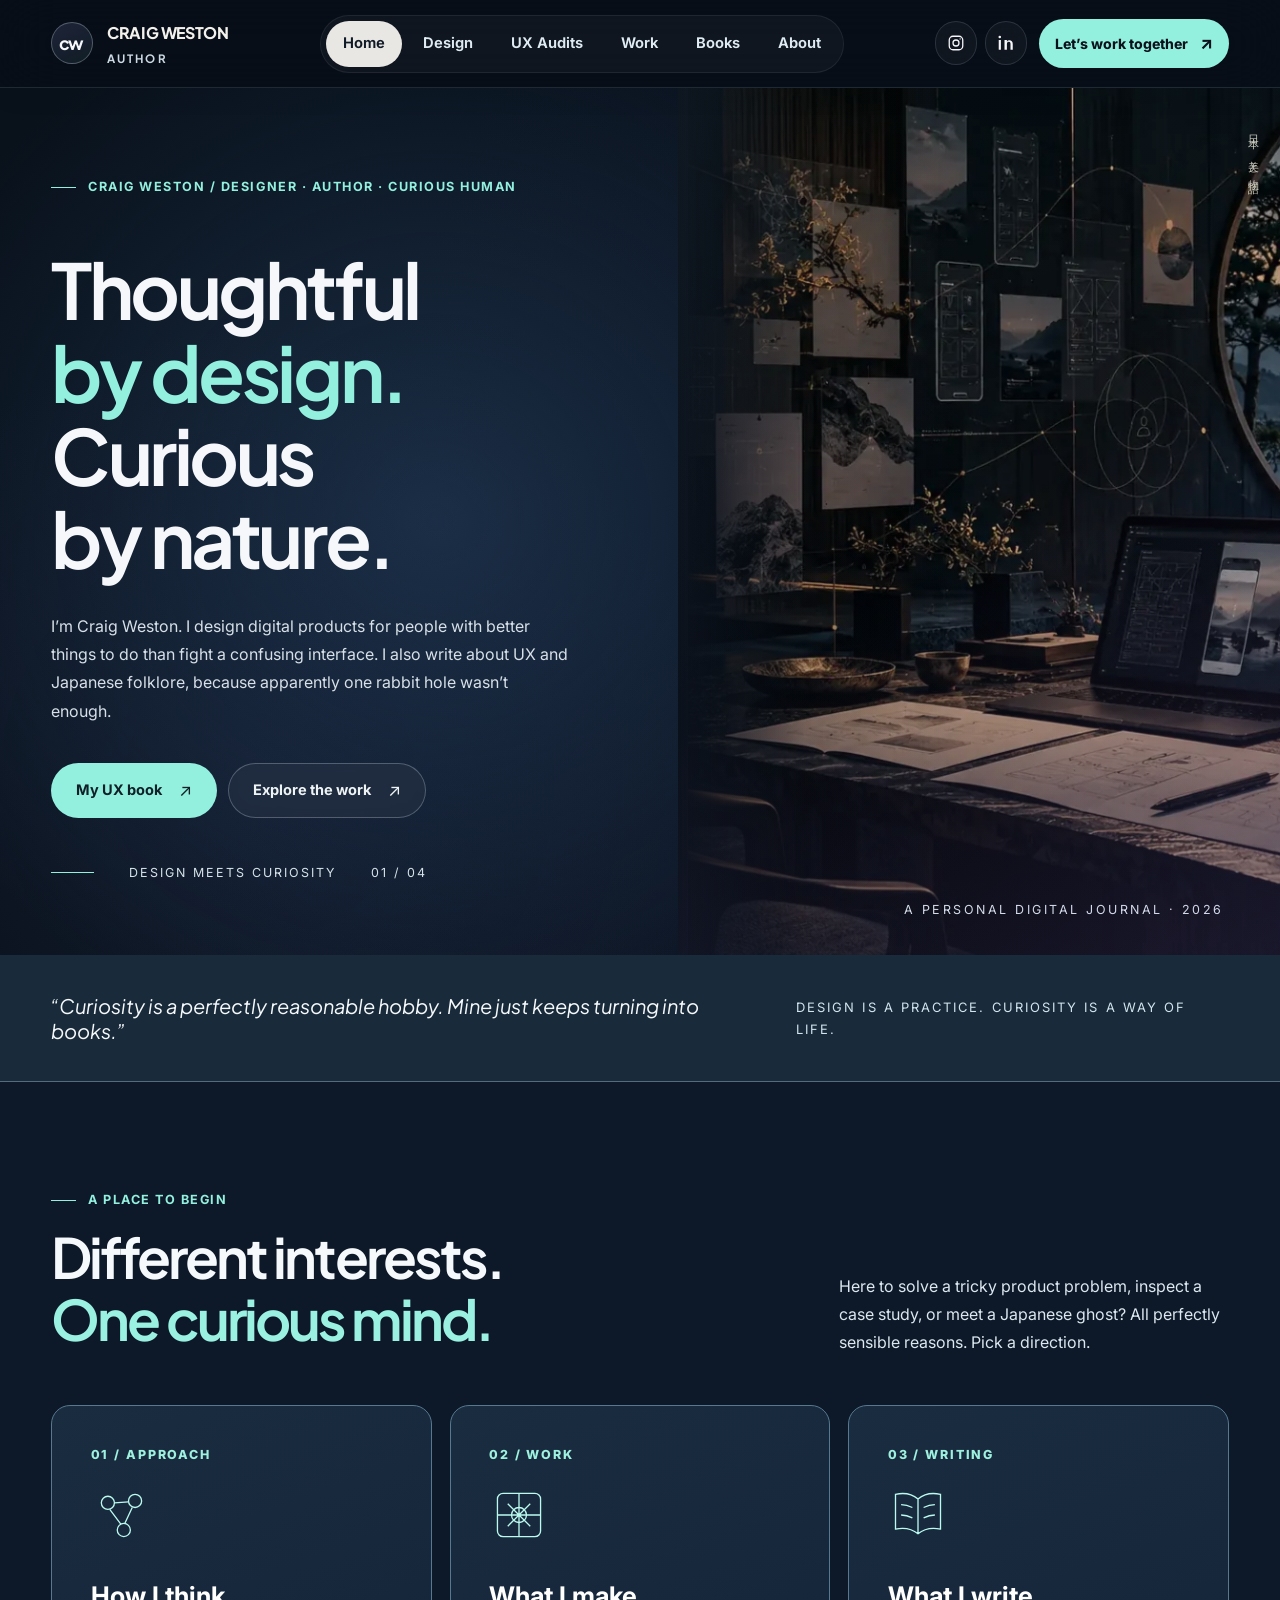
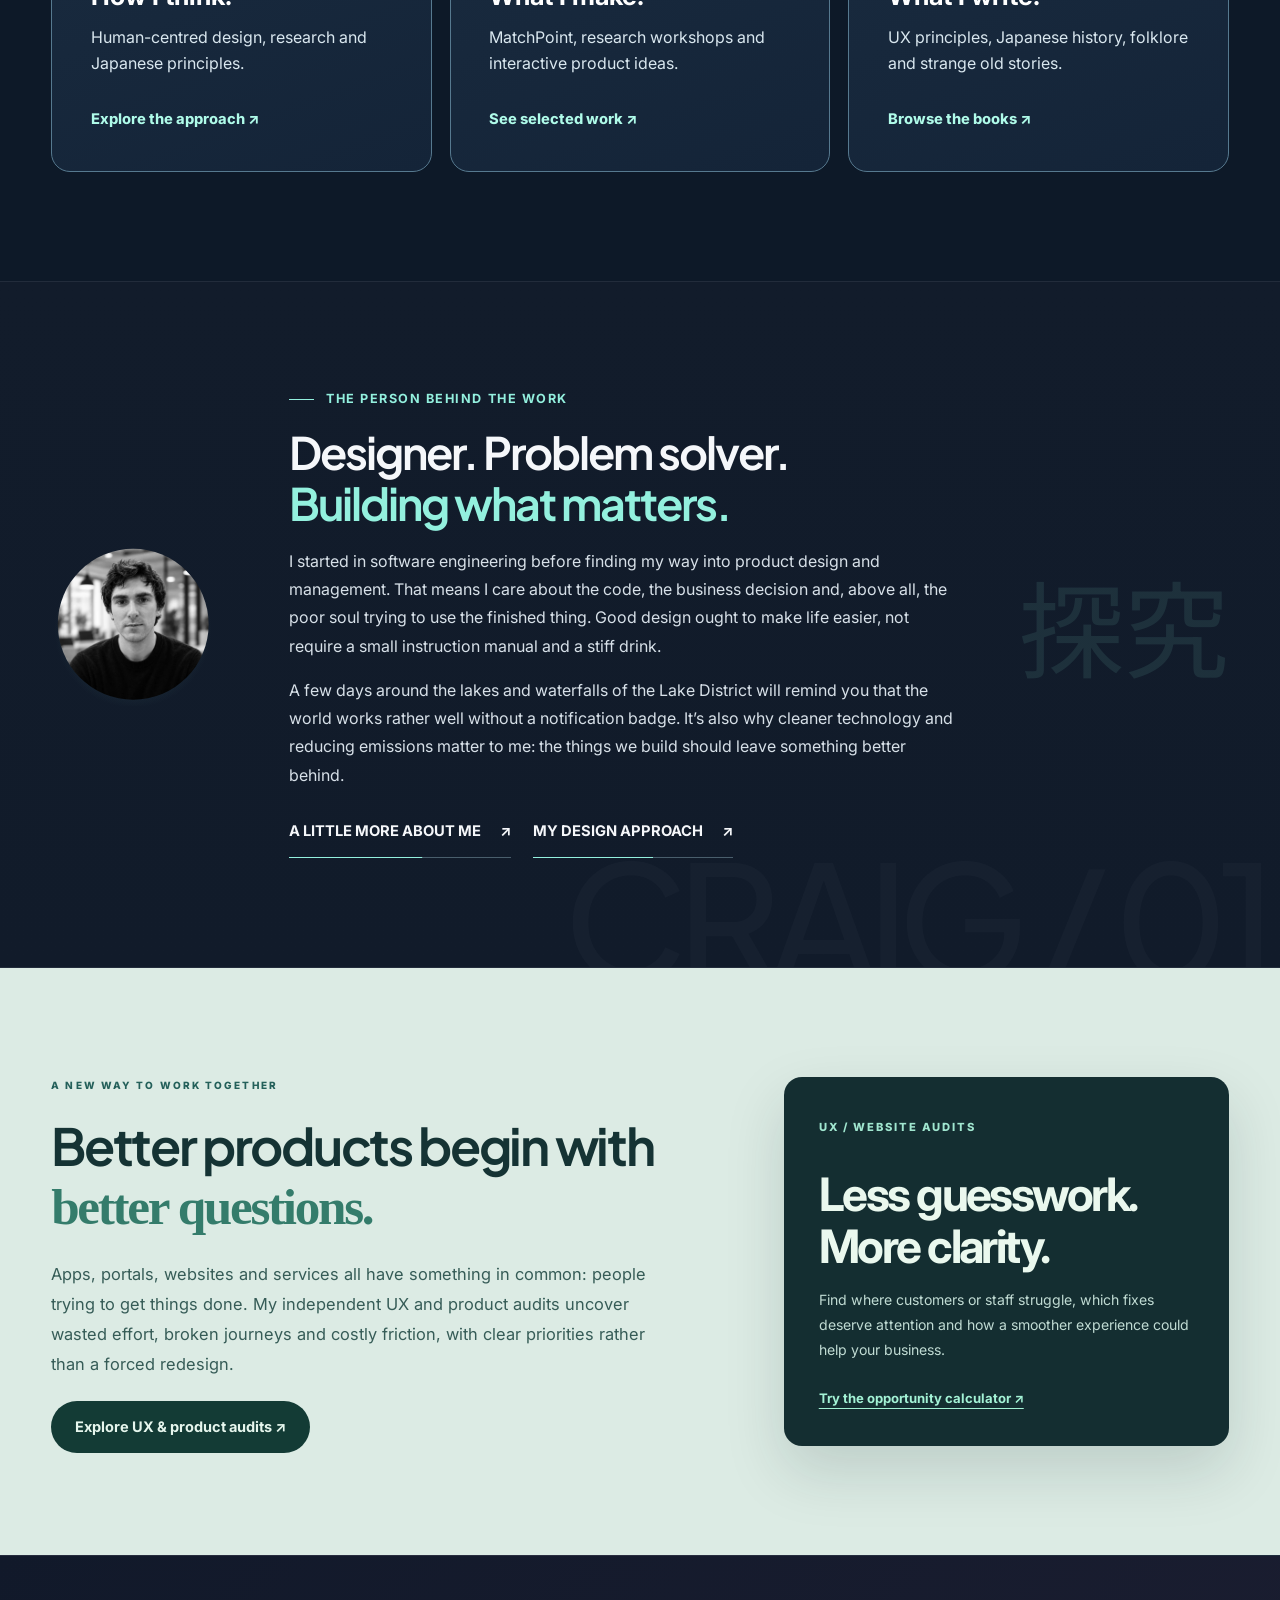
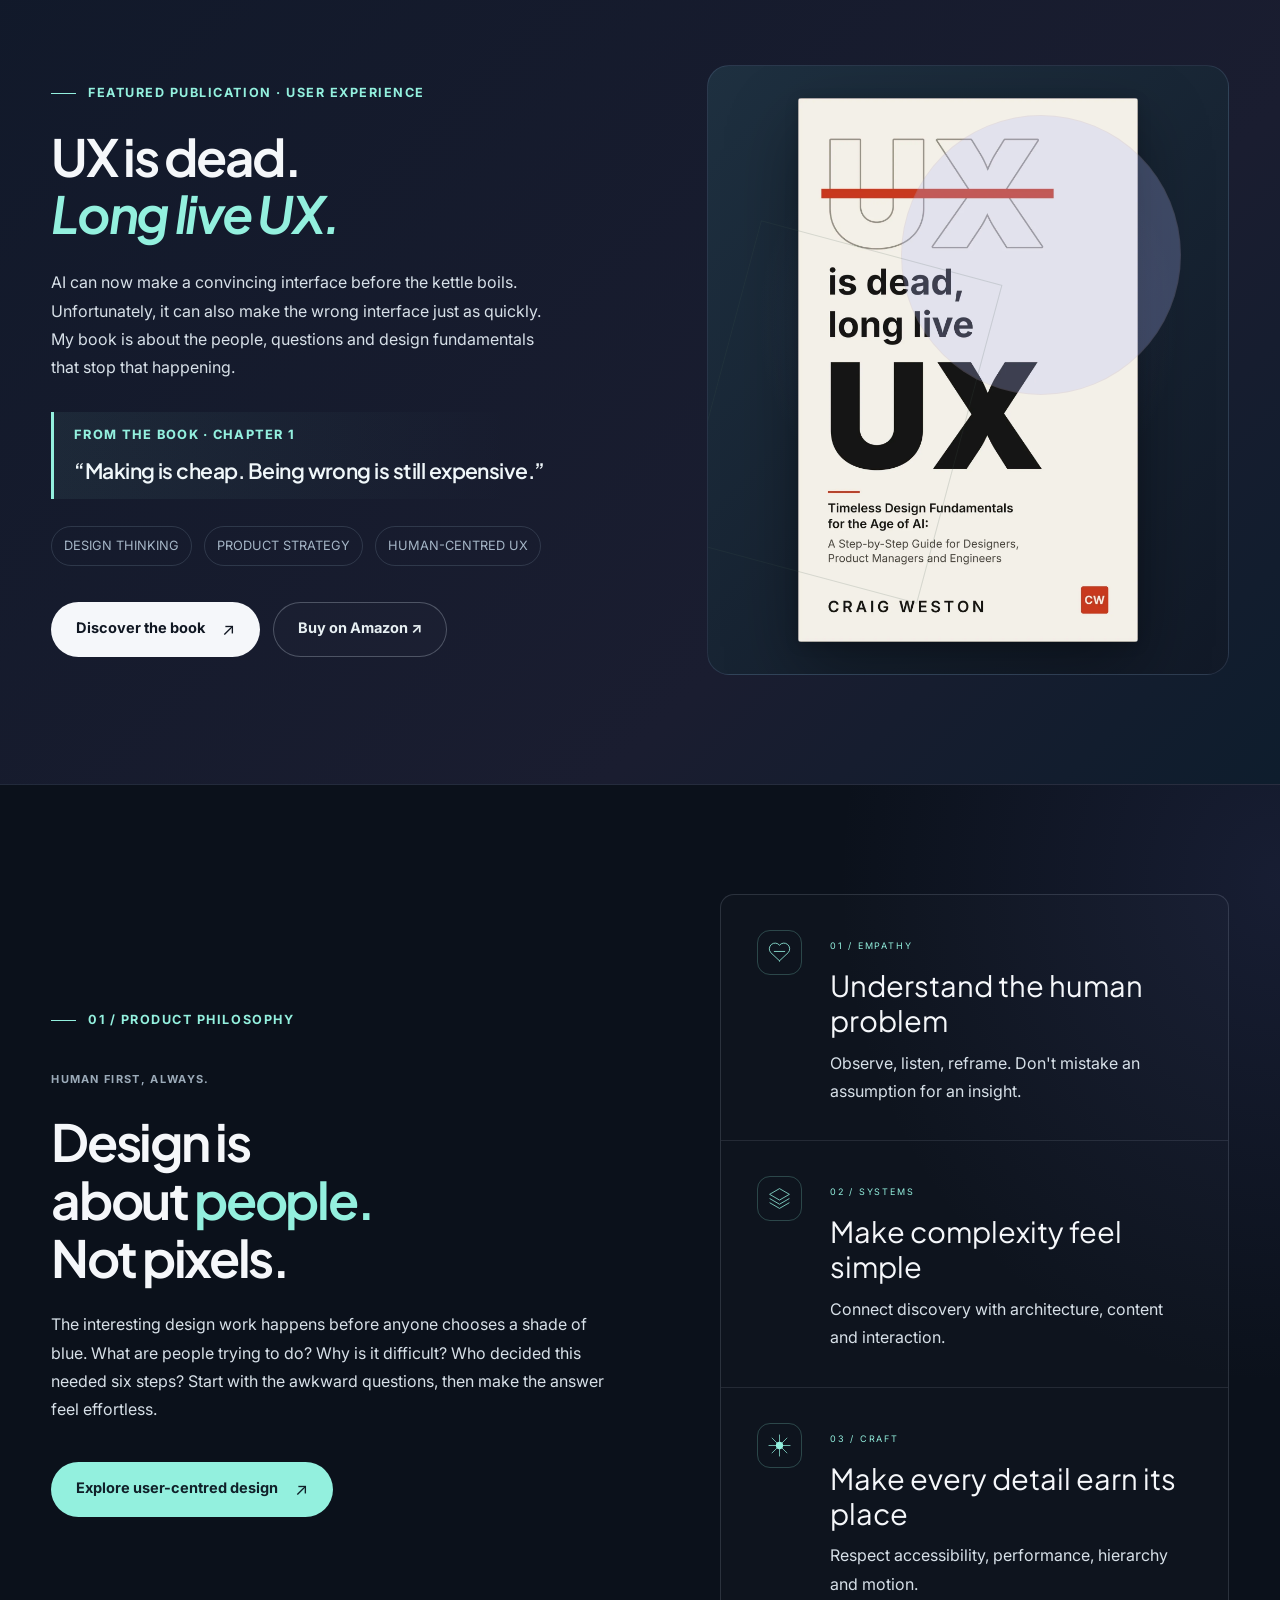
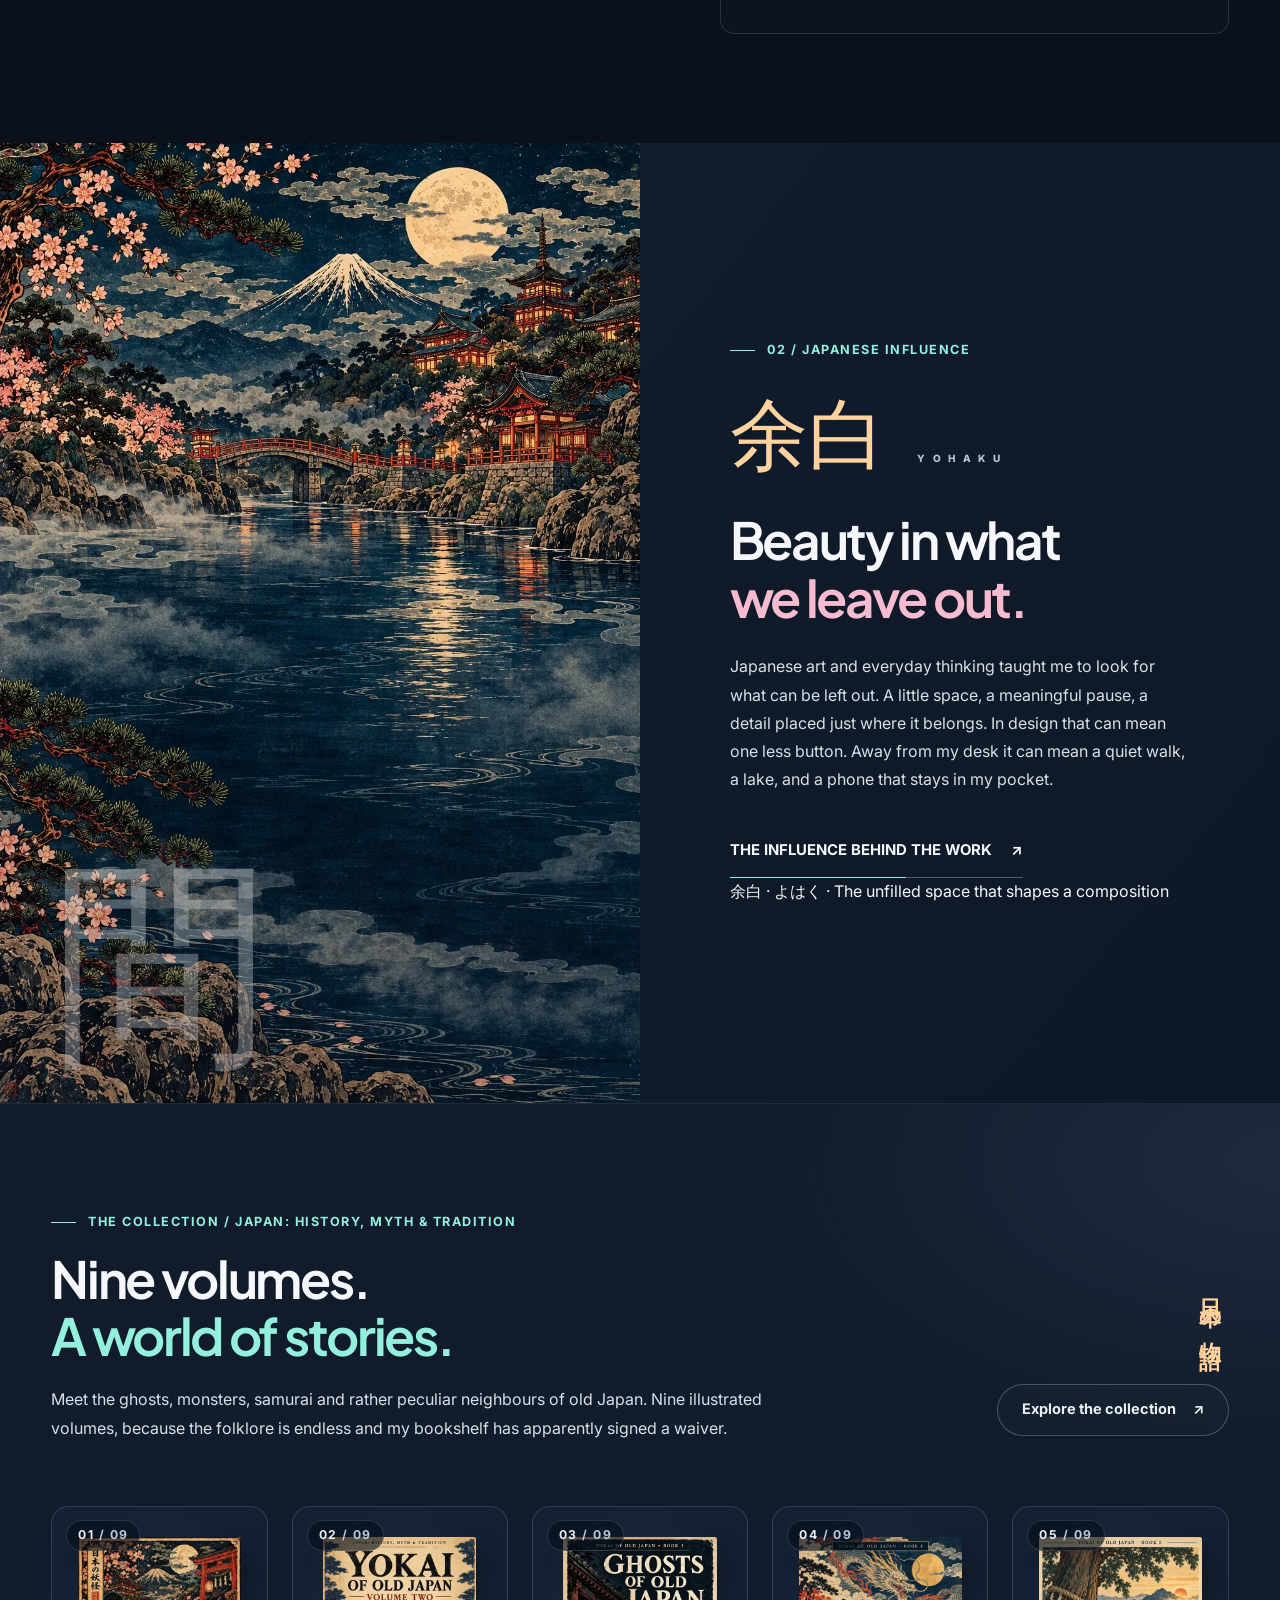
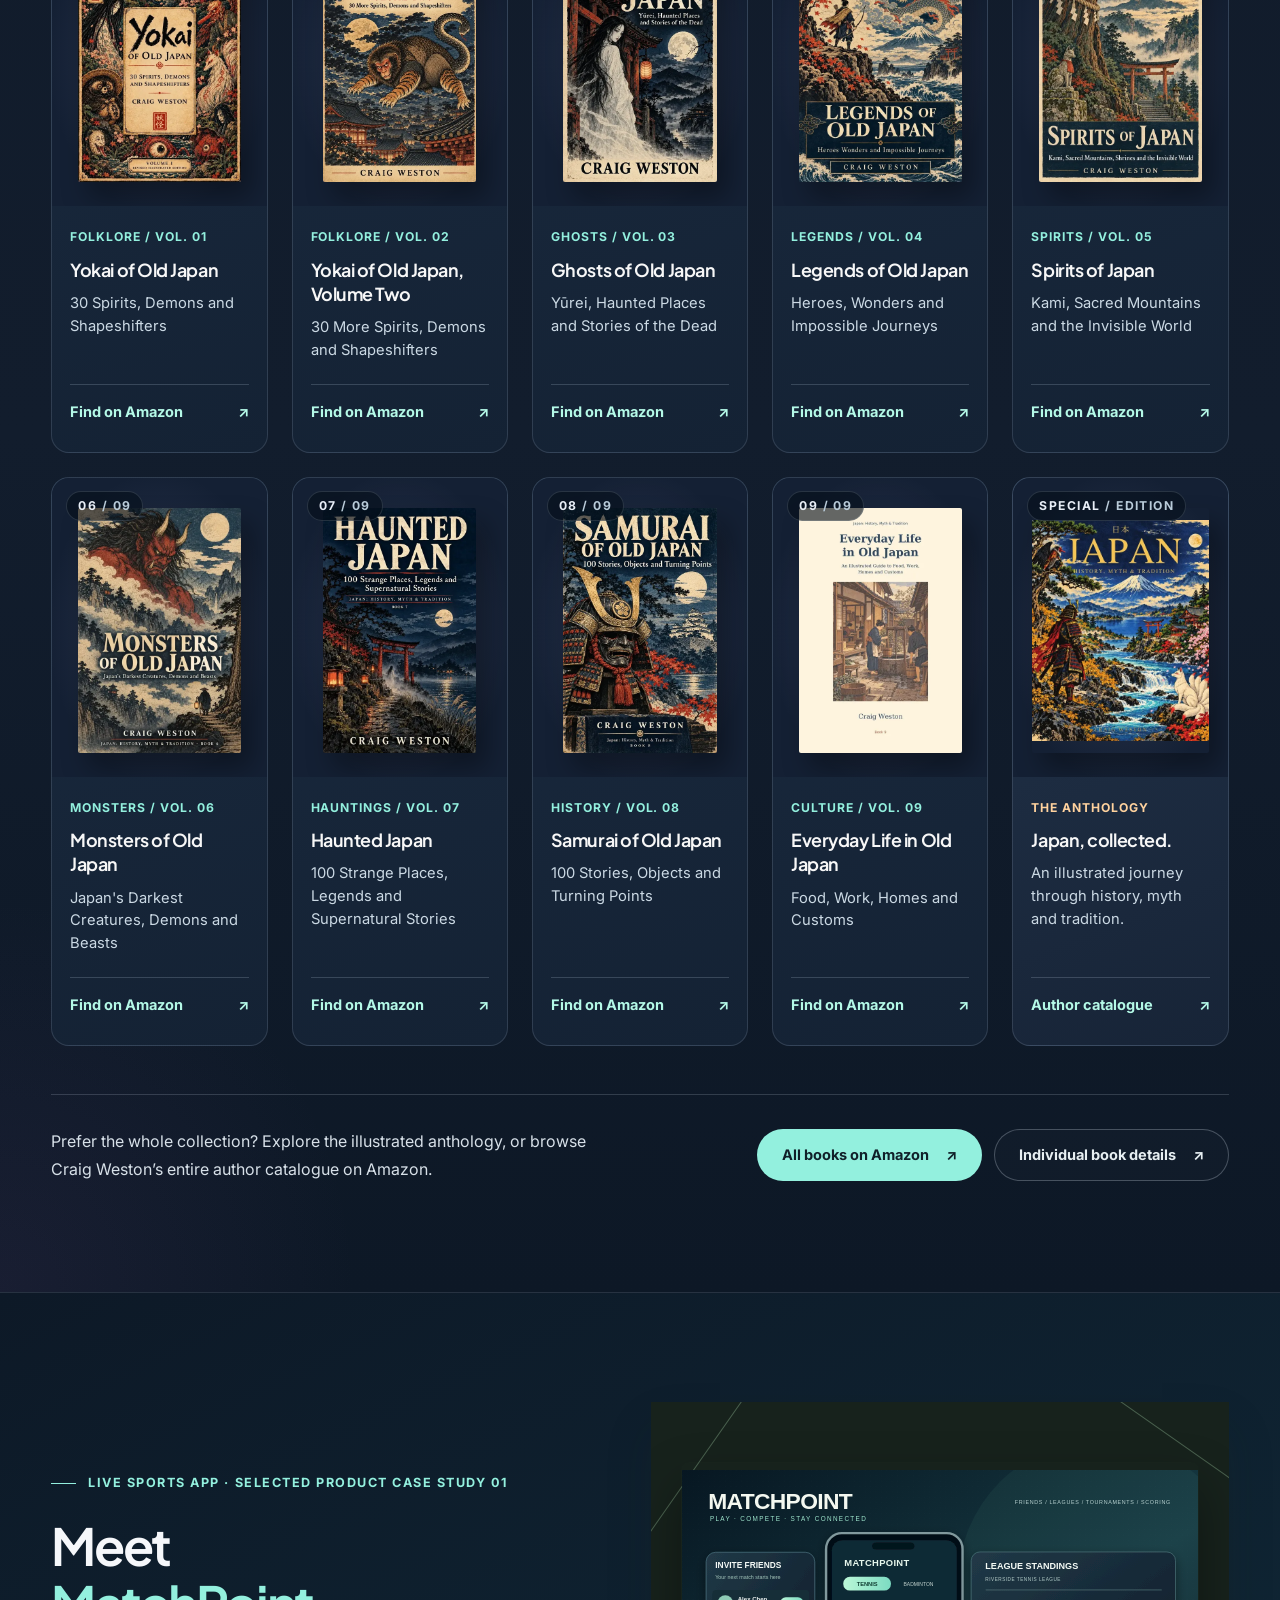
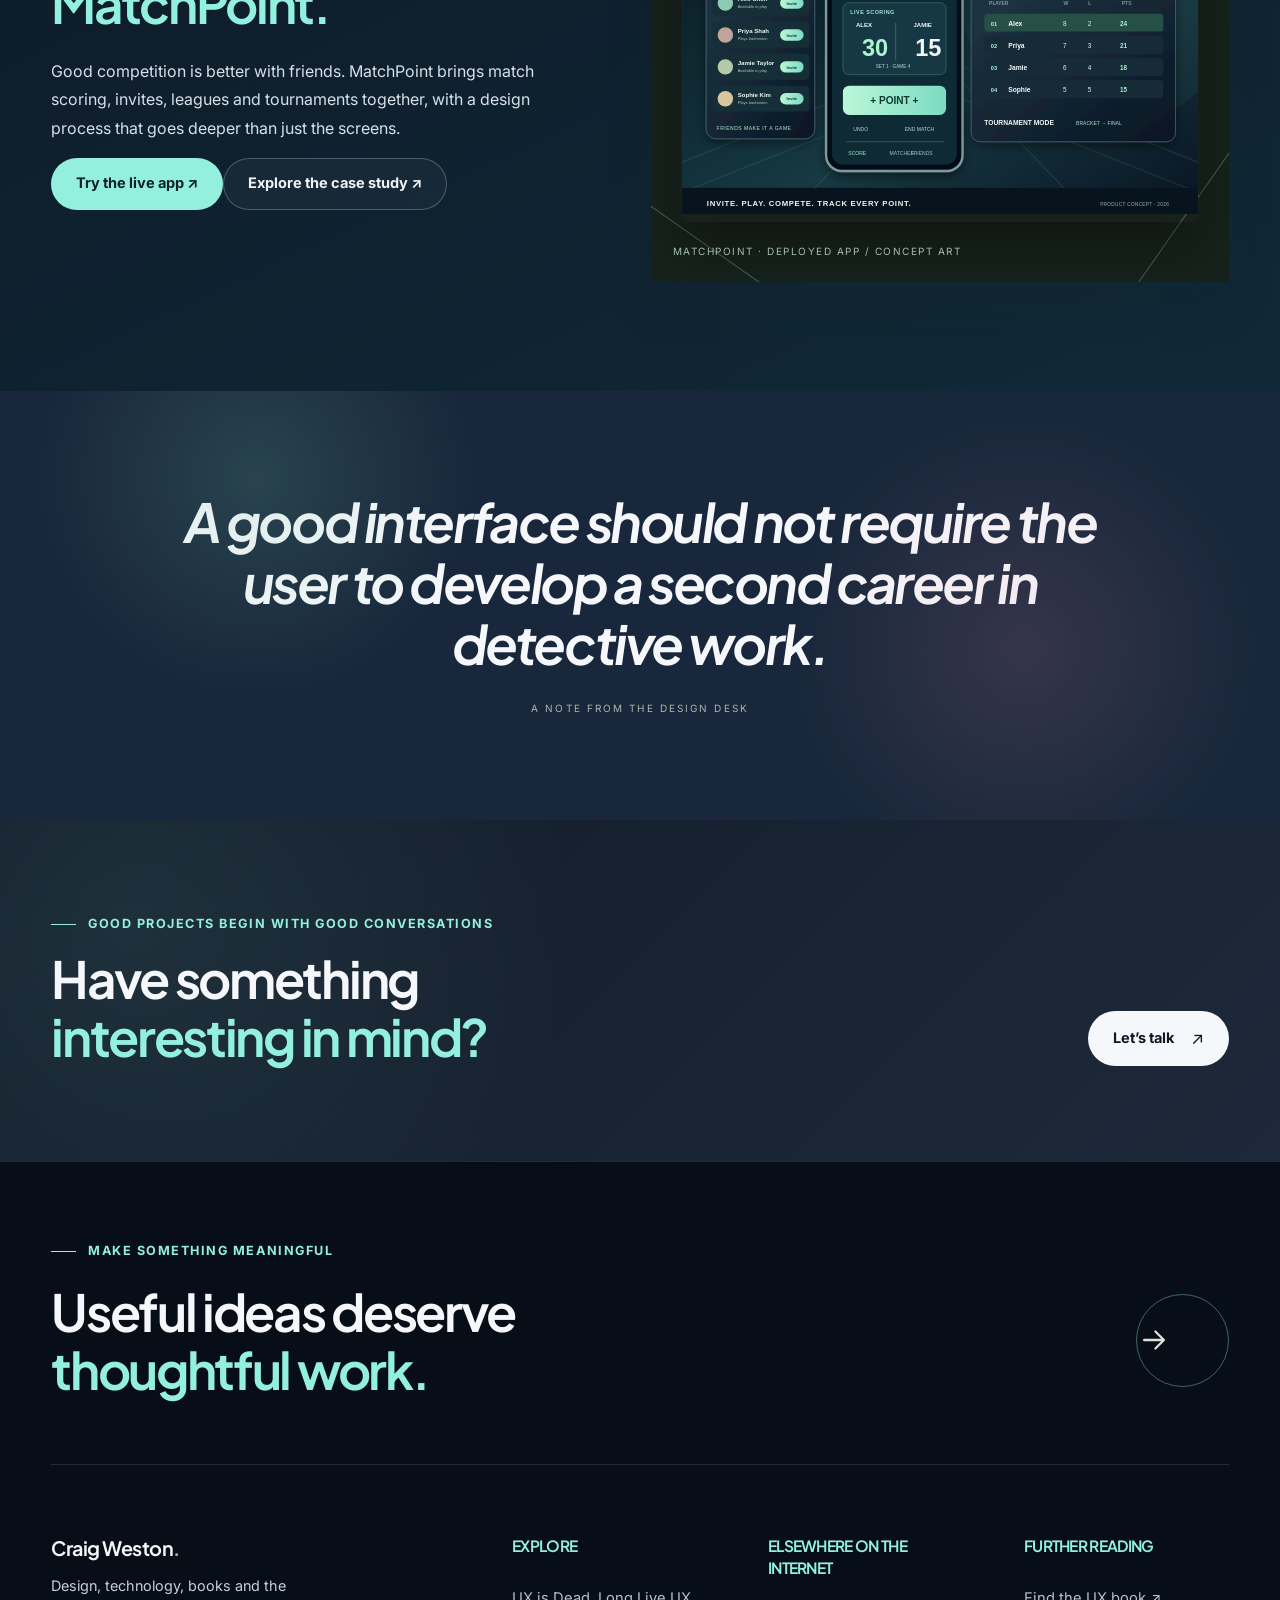
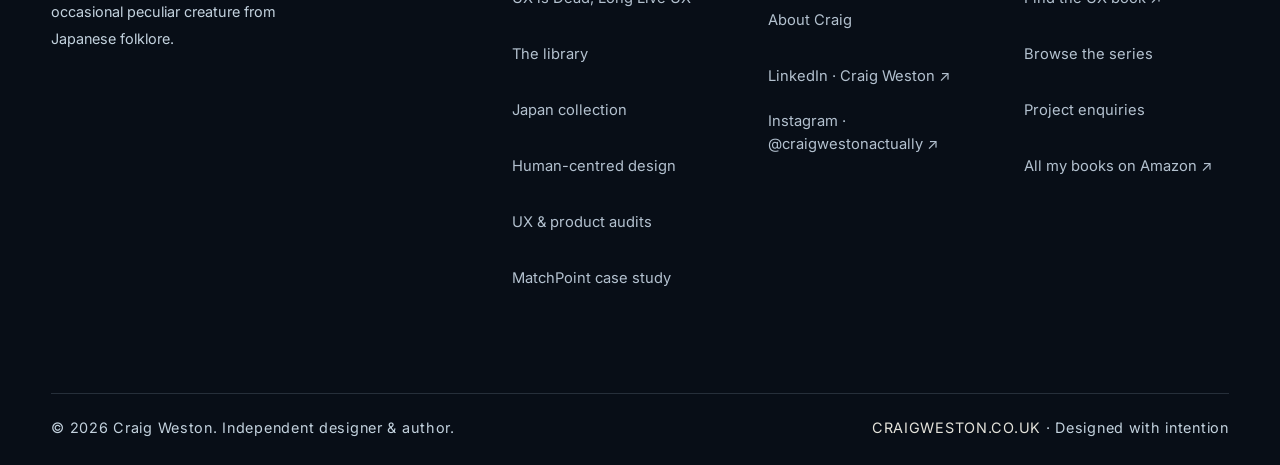
==== public/index.html @ 823bb437 "Broaden UX audit service to mobile apps, portals, products and end-to-end services" ====
<!DOCTYPE html>

<html lang="en-GB"><head><meta charset="utf-8"/><meta content="width=device-width,initial-scale=1" name="viewport"/><meta content="#1c2827" name="theme-color"/><title>Craig Weston | Product Design, UX &amp; Books</title><meta content="Craig Weston is a product and UX designer, researcher and author. Explore his book UX Is Dead, Long Live UX, MatchPoint product work and the Japan: History, Myth &amp; Tradition collection." name="description"/><meta content="index,follow,max-image-preview:large" name="robots"/><link href="https://craigweston.co.uk/" rel="canonical"/><link href="assets/favicon.svg" rel="icon" type="image/svg+xml"/><link rel="stylesheet" href="site.min.css"/><link rel="stylesheet" href="audit-service.css"/><meta content="website" property="og:type"/><meta content="Craig Weston" property="og:site_name"/><meta content="Craig Weston | Product Design, UX &amp; Books" property="og:title"/><meta content="Craig Weston is a product and UX designer, researcher and author. Explore his book UX Is Dead, Long Live UX, MatchPoint product work and the Japan: History, Myth &amp; Tradition collection." property="og:description"/><meta content="https://craigweston.co.uk/" property="og:url"/><meta content="https://craigweston.co.uk/assets/japan-anthology.webp" property="og:image"/><meta content="summary_large_image" name="twitter:card"/><script type="application/ld+json">{"@context":"https://schema.org","@type":"Person","name":"Craig Weston","url":"https://craigweston.co.uk/","jobTitle":"Product and UX Designer, Author","sameAs":["https://www.linkedin.com/in/craig-weston/","https://www.instagram.com/craigwestonactually/"],"@id":"https://craigweston.co.uk/#person"}</script><link href="https://fonts.googleapis.com" rel="preconnect"/><link crossorigin="anonymous" href="https://fonts.gstatic.com" rel="preconnect"/><link href="https://fonts.googleapis.com/css2?family=Inter:wght@400;500;600;700&amp;family=Plus+Jakarta+Sans:wght@400;500;600;700;800&amp;family=Noto+Sans+JP:wght@400;500;700&amp;display=swap" rel="stylesheet"/><meta name="author" content="Craig Weston"/><meta property="og:site_name" content="Craig Weston"/><meta property="og:locale" content="en_GB"/><meta property="og:image:alt" content="Home — Craig Weston"/><meta property="og:image:width" content="1280"/><meta property="og:image:height" content="1600"/><meta name="twitter:title" content="Craig Weston | Product Design, UX &amp; Books"/><meta name="twitter:description" content="Craig Weston is a product and UX designer, researcher and author. Explore his book UX Is Dead, Long Live UX, MatchPoint product work and the Japan: History, Myth &amp; Tradition collection."/><meta name="twitter:image" content="https://craigweston.co.uk/assets/japan-anthology.webp"/><script type="application/ld+json">{"@context":"https://schema.org","@type":"WebSite","@id":"https://craigweston.co.uk/#website","name":"Craig Weston","url":"https://craigweston.co.uk/","inLanguage":"en-GB","publisher":{"@id":"https://craigweston.co.uk/#person"}}</script><link rel="preload" href="assets/hero-ux-japan.webp" as="image" fetchpriority="high"/></head><body><div class="scroll-meter" aria-hidden="true"><span id="scroll-meter-fill"></span></div><a class="skip-link" href="#main-content">Skip to main content</a><header class="site-header"><div class="header-inner"><a aria-label="Craig Weston homepage" class="brand" href="index.html"><span class="brand-mark">cw</span><span class="brand-text">CRAIG WESTON<small>AUTHOR</small></span></a><nav aria-label="Primary navigation" class="nav-links" id="nav-links"><a aria-current="page" class="active" data-nav="index.html" href="index.html">Home</a><a data-nav="design.html" href="design.html">Design</a><a data-nav="ux-audits.html" href="ux-audits.html">UX Audits</a><a data-nav="matchpoint.html" href="matchpoint.html">Work</a><a data-nav="books.html" href="books.html">Books</a><a data-nav="about.html" href="about.html">About</a></nav><div class="nav-actions"><div aria-label="Social links" class="social-mini"><a aria-label="Instagram @craigwestonactually" class="social-mini-link" href="https://www.instagram.com/craigwestonactually/" rel="noopener noreferrer" target="_blank"><svg aria-hidden="true" fill="none" stroke="currentColor" stroke-linecap="round" stroke-linejoin="round" stroke-width="1.7" viewbox="0 0 24 24"><rect height="18" rx="5" width="18" x="3" y="3"></rect><circle cx="12" cy="12" r="4"></circle><path d="M17.5 6.5h.01"></path></svg></a><a aria-label="Craig Weston on LinkedIn" class="social-mini-link" href="https://www.linkedin.com/in/craig-weston/" rel="noopener noreferrer" target="_blank"><svg aria-hidden="true" fill="currentColor" viewbox="0 0 24 24"><path d="M5.2 8H2.3v13h2.9zm.2-4A1.7 1.7 0 1 0 2 4a1.7 1.7 0 0 0 3.4 0ZM21 13.4c0-3.5-1.9-5.1-4.4-5.1a3.8 3.8 0 0 0-3.4 1.9V8H10v13h3.2v-7.2c0-1.9.4-3.6 2.6-3.6s2.2 2 2.2 3.7V21H21z"></path></svg></a></div><a class="top-contact" href="about.html#contact">Let’s work together <span>↗</span></a><button aria-controls="nav-links" aria-expanded="false" aria-label="Open navigation menu" class="menu-toggle" id="menu-toggle" type="button">☰</button></div></div></header><main id="main-content" tabindex="-1"><section class="hero grain"><div class="hero-shell"><div class="hero-copy"><div class="eyebrow">CRAIG WESTON / DESIGNER · AUTHOR · CURIOUS HUMAN</div><h1>Thoughtful<br/><em>by design.</em><br/>Curious<br/>by nature.</h1><p class="hero-intro">I’m Craig Weston. I design digital products for people with better things to do than fight a confusing interface. I also write about UX and Japanese folklore, because apparently one rabbit hole wasn’t enough.</p><div class="hero-buttons"><a class="btn btn-cream" href="ux-book.html">My UX book <span class="arrow">↗</span></a><a class="btn btn-white-outline" href="matchpoint.html">Explore the work <span class="arrow">↗</span></a></div><div class="hero-foot">DESIGN MEETS CURIOSITY <span>01 / 04</span></div></div><div class="hero-visual"><div class="hero-image"></div><span class="vertical-note">日本 · 美と物語</span><span class="hero-number">A PERSONAL DIGITAL JOURNAL · 2026</span></div></div></section>
<div class="intro-strip"><div class="container intro-strip-inner"><p>“Curiosity is a perfectly reasonable hobby. Mine just keeps turning into books.”</p><span>DESIGN IS A PRACTICE. CURIOSITY IS A WAY OF LIFE.</span></div></div>

<section class="finish-paths section-pad" aria-labelledby="paths-title">
 <div class="container"><div class="finish-paths-heading"><div><div class="eyebrow accent">A PLACE TO BEGIN</div><h2 id="paths-title">Different interests.<br><em>One curious mind.</em></h2></div><p>Here to solve a tricky product problem, inspect a case study, or meet a Japanese ghost? All perfectly sensible reasons. Pick a direction.</p></div>
 <div class="finish-path-grid">
  <a class="finish-path-card" href="design.html"><span class="finish-path-index">01 / APPROACH</span><span class="finish-path-icon" aria-hidden="true"><svg viewBox="0 0 64 64" width="60" height="60" fill="none" stroke="currentColor" stroke-width="1.4"><circle cx="18" cy="19" r="7"/><circle cx="47" cy="17" r="7"/><circle cx="35" cy="48" r="7"/><path d="m25 19 15-1M20 26l12 16m12-18-8 17"/></svg></span><strong>How I think.</strong><span>Human-centred design, research and Japanese principles.</span><em>Explore the approach ↗</em></a>
  <a class="finish-path-card" href="matchpoint.html"><span class="finish-path-index">02 / WORK</span><span class="finish-path-icon" aria-hidden="true"><svg viewBox="0 0 64 64" width="60" height="60" fill="none" stroke="currentColor" stroke-width="1.4"><rect x="9" y="9" width="46" height="46" rx="6"/><path d="M32 9v46M9 32h46M20 20l24 24m0-24L20 44"/><circle cx="32" cy="32" r="8"/></svg></span><strong>What I make.</strong><span>MatchPoint, research workshops and interactive product ideas.</span><em>See selected work ↗</em></a>
  <a class="finish-path-card" href="books.html"><span class="finish-path-index">03 / WRITING</span><span class="finish-path-icon" aria-hidden="true"><svg viewBox="0 0 64 64" width="60" height="60" fill="none" stroke="currentColor" stroke-width="1.4"><path d="M32 15c-7-6-15-7-24-5v37c10-2 18 0 24 5 6-5 14-7 24-5V10c-9-2-17-1-24 5Zm0 0v37"/><path d="M14 21c4 0 8 1 12 3m-12 8c4 0 8 1 12 3m12-11c4-2 8-3 12-3m-12 14c4-2 8-3 12-3"/></svg></span><strong>What I write.</strong><span>UX principles, Japanese history, folklore and strange old stories.</span><em>Browse the books ↗</em></a>
 </div></div>
</section><section class="signature-section section-pad" id="introduction"><div class="container signature-grid"><div class="signature-portrait"><img alt="Portrait of Craig Weston" src="assets/portrait-cutout.webp" width="720" height="720" decoding="async" loading="lazy"/></div><div class="signature-copy"><span class="eyebrow accent">THE PERSON BEHIND THE WORK</span><h2>Designer. Problem solver.<br/><em>Building what matters.</em></h2><p>I started in software engineering before finding my way into product design and management. That means I care about the code, the business decision and, above all, the poor soul trying to use the finished thing. Good design ought to make life easier, not require a small instruction manual and a stiff drink.</p><p>A few days around the lakes and waterfalls of the Lake District will remind you that the world works rather well without a notification badge. It’s also why cleaner technology and reducing emissions matter to me: the things we build should leave something better behind.</p><div class="signature-actions"><a class="text-link" href="about.html">A LITTLE MORE ABOUT ME <span>↗</span></a><a class="text-link" href="design.html">MY DESIGN APPROACH <span>↗</span></a></div></div><span aria-hidden="true" class="signature-kanji">探究</span></div></section>
<section class="audit-promo" aria-labelledby="home-audit-title"><div class="container audit-promo-inner"><div><span class="audit-overline">A NEW WAY TO WORK TOGETHER</span><h2 id="home-audit-title">Better products begin with <em>better questions.</em></h2><p>Apps, portals, websites and services all have something in common: people trying to get things done. My independent UX and product audits uncover wasted effort, broken journeys and costly friction, with clear priorities rather than a forced redesign.</p><a class="btn btn-dark" href="ux-audits.html">Explore UX &amp; product audits ↗</a></div><div class="audit-promo-stats"><span>UX / WEBSITE AUDITS</span><strong>Less guesswork.<br>More clarity.</strong><p>Find where customers or staff struggle, which fixes deserve attention and how a smoother experience could help your business.</p><a href="ux-audits.html#opportunity-calculator">Try the opportunity calculator ↗</a></div></div></section>
<section class="section-pad feature-book"><div class="container book-feature-grid"><div class="book-feature-copy"><div class="eyebrow accent">Featured publication · User experience</div><h2>UX is dead.<br/><span>Long live UX.</span></h2><p>AI can now make a convincing interface before the kettle boils. Unfortunately, it can also make the wrong interface just as quickly. My book is about the people, questions and design fundamentals that stop that happening.</p><div class="feature-extract"><span>FROM THE BOOK · CHAPTER 1</span><blockquote>“Making is cheap. Being wrong is still expensive.”</blockquote></div><div class="inline-meta"><span>Design thinking</span><span>Product strategy</span><span>Human-centred UX</span></div><div style="display:flex;gap:13px;flex-wrap:wrap"><a class="btn btn-dark" href="ux-book.html">Discover the book <span class="arrow">↗</span></a><a class="btn btn-outline" href="https://www.amazon.co.uk/dp/B0HN889S5K" rel="noopener noreferrer" target="_blank">Buy on Amazon ↗</a></div></div><div class="book-feature-art"><div class="cover-sun"></div><div class="cover-line"></div><img alt="Published cover of UX Is Dead, Long Live UX by Craig Weston" class="ux-book-cover-image" src="assets/ux-is-dead-long-live-ux.webp" width="1280" height="2048" decoding="async" loading="lazy"/></div></div></section>
<section class="design-statement section-pad" id="design"><div class="container design-statement-grid"><div><div class="eyebrow accent">01 / PRODUCT PHILOSOPHY</div><span class="overline-index">HUMAN FIRST, ALWAYS.</span><h2>Design is<br/>about <em>people.</em><br/>Not pixels.</h2><p>The interesting design work happens before anyone chooses a shade of blue. What are people trying to do? Why is it difficult? Who decided this needed six steps? Start with the awkward questions, then make the answer feel effortless.</p><a class="btn btn-cream" href="design.html">Explore user-centred design <span class="arrow">↗</span></a></div><div aria-label="Principles of user-centred design" class="design-principles"><div class="principle-row"><span class="symbolic-icon"><svg aria-hidden="true" fill="none" stroke="currentColor" stroke-linecap="round" stroke-linejoin="round" stroke-width="1.6" viewbox="0 0 48 48"><path d="M24 40 7 24a11 11 0 0 1 17-14 11 11 0 0 1 17 14L24 40Z"></path><path d="M14 22h20"></path></svg></span><div><span>01 / EMPATHY</span><strong>Understand the human problem</strong><p>Observe, listen, reframe. Don't mistake an assumption for an insight.</p></div></div><div class="principle-row"><span class="symbolic-icon"><svg aria-hidden="true" fill="none" stroke="currentColor" stroke-linejoin="round" stroke-width="1.5" viewbox="0 0 48 48"><path d="m24 5 19 11-19 11L5 16 24 5Zm-19 19 19 11 19-11M5 32l19 11 19-11"></path></svg></span><div><span>02 / SYSTEMS</span><strong>Make complexity feel simple</strong><p>Connect discovery with architecture, content and interaction.</p></div></div><div class="principle-row"><span class="symbolic-icon"><svg aria-hidden="true" fill="none" stroke="currentColor" stroke-width="1.4" viewbox="0 0 48 48"><path d="M24 3v42M3 24h42M9.2 9.2l29.6 29.6M38.8 9.2 9.2 38.8"></path><circle cx="24" cy="24" fill="currentColor" r="7" stroke="none"></circle></svg></span><div><span>03 / CRAFT</span><strong>Make every detail earn its place</strong><p>Respect accessibility, performance, hierarchy and motion.</p></div></div></div></div></section>
<section class="japan-manifesto" id="inspiration"><div class="manifesto-art"><img alt="Illustration of Mount Fuji, a tranquil Japanese lakeside and cherry blossoms" src="assets/japan-landscape.webp" width="1024" height="1536" decoding="async" loading="lazy"/><span aria-hidden="true" class="kanji-overlay">間</span></div><div class="manifesto-copy"><div class="eyebrow">02 / JAPANESE INFLUENCE</div><div class="japanese-word">余白 <span>Y O H A K U</span></div><h2>Beauty in what<br/><em>we leave out.</em></h2><p>Japanese art and everyday thinking taught me to look for what can be left out. A little space, a meaningful pause, a detail placed just where it belongs. In design that can mean one less button. Away from my desk it can mean a quiet walk, a lake, and a phone that stays in my pocket.</p><a class="text-link" href="design.html#japanese-influence">THE INFLUENCE BEHIND THE WORK <span>↗</span></a><div class="manifesto-translation">余白 · よはく · The unfilled space that shapes a composition</div></div></section>
<section aria-labelledby="library-title" class="library-section section-pad" id="books">
<div class="container">
<div class="library-header"><div><div class="eyebrow accent">THE COLLECTION / JAPAN: HISTORY, MYTH &amp; TRADITION</div><h2 id="library-title">Nine volumes.<br/><em>A world of stories.</em></h2><p>Meet the ghosts, monsters, samurai and rather peculiar neighbours of old Japan. Nine illustrated volumes, because the folklore is endless and my bookshelf has apparently signed a waiver.</p></div><div class="library-header-right"><div aria-label="Japanese stories" class="library-vertical-kanji" lang="ja">日本の物語</div><a class="btn btn-outline" href="japan-books.html">Explore the collection <span aria-hidden="true">↗</span></a></div></div>
<div class="library-grid" id="library-grid"><article class="library-card"><div class="library-card-cover"><div class="library-number">01<span> / 09</span></div><a aria-label="Find Yokai of Old Japan by Craig Weston on Amazon" href="https://www.amazon.co.uk/s?k=Yokai+of+Old+Japan+Craig+Weston&amp;i=stripbooks" rel="noopener noreferrer" target="_blank"><img alt="Cover of Yokai of Old Japan" src="assets/yokai-1.webp" width="950" height="1425" decoding="async" loading="lazy" srcset="assets/yokai-1.thumb.webp 480w, assets/yokai-1.webp 950w" sizes="(max-width: 640px) 48vw, (max-width: 1050px) 32vw, 260px"/></a></div><div class="library-card-info"><div class="library-type">Folklore / Vol. 01</div><h3>Yokai of Old Japan</h3><p>30 Spirits, Demons and Shapeshifters</p><a aria-label="Find Yokai of Old Japan by Craig Weston on Amazon" class="library-amazon-link" href="https://www.amazon.co.uk/s?k=Yokai+of+Old+Japan+Craig+Weston&amp;i=stripbooks" rel="noopener noreferrer" target="_blank">Find on Amazon <span aria-hidden="true">↗</span></a></div></article><article class="library-card"><div class="library-card-cover"><div class="library-number">02<span> / 09</span></div><a aria-label="Find Yokai of Old Japan, Volume Two by Craig Weston on Amazon" href="https://www.amazon.co.uk/s?k=Yokai+of+Old+Japan%2C+Volume+Two+Craig+Weston&amp;i=stripbooks" rel="noopener noreferrer" target="_blank"><img alt="Cover of Yokai of Old Japan, Volume Two" src="assets/yokai-2.webp" width="950" height="1519" decoding="async" loading="lazy" srcset="assets/yokai-2.thumb.webp 480w, assets/yokai-2.webp 950w" sizes="(max-width: 640px) 48vw, (max-width: 1050px) 32vw, 260px"/></a></div><div class="library-card-info"><div class="library-type">Folklore / Vol. 02</div><h3>Yokai of Old Japan, Volume Two</h3><p>30 More Spirits, Demons and Shapeshifters</p><a aria-label="Find Yokai of Old Japan, Volume Two by Craig Weston on Amazon" class="library-amazon-link" href="https://www.amazon.co.uk/s?k=Yokai+of+Old+Japan%2C+Volume+Two+Craig+Weston&amp;i=stripbooks" rel="noopener noreferrer" target="_blank">Find on Amazon <span aria-hidden="true">↗</span></a></div></article><article class="library-card"><div class="library-card-cover"><div class="library-number">03<span> / 09</span></div><a aria-label="Find Ghosts of Old Japan by Craig Weston on Amazon" href="https://www.amazon.co.uk/s?k=Ghosts+of+Old+Japan+Craig+Weston&amp;i=stripbooks" rel="noopener noreferrer" target="_blank"><img alt="Cover of Ghosts of Old Japan" src="assets/ghosts-3.webp" width="950" height="1519" decoding="async" loading="lazy" srcset="assets/ghosts-3.thumb.webp 480w, assets/ghosts-3.webp 950w" sizes="(max-width: 640px) 48vw, (max-width: 1050px) 32vw, 260px"/></a></div><div class="library-card-info"><div class="library-type">Ghosts / Vol. 03</div><h3>Ghosts of Old Japan</h3><p>Yūrei, Haunted Places and Stories of the Dead</p><a aria-label="Find Ghosts of Old Japan by Craig Weston on Amazon" class="library-amazon-link" href="https://www.amazon.co.uk/s?k=Ghosts+of+Old+Japan+Craig+Weston&amp;i=stripbooks" rel="noopener noreferrer" target="_blank">Find on Amazon <span aria-hidden="true">↗</span></a></div></article><article class="library-card"><div class="library-card-cover"><div class="library-number">04<span> / 09</span></div><a aria-label="Find Legends of Old Japan by Craig Weston on Amazon" href="https://www.amazon.co.uk/s?k=Legends+of+Old+Japan+Craig+Weston&amp;i=stripbooks" rel="noopener noreferrer" target="_blank"><img alt="Cover of Legends of Old Japan" src="assets/legends-4.webp" width="950" height="1425" decoding="async" loading="lazy" srcset="assets/legends-4.thumb.webp 480w, assets/legends-4.webp 950w" sizes="(max-width: 640px) 48vw, (max-width: 1050px) 32vw, 260px"/></a></div><div class="library-card-info"><div class="library-type">Legends / Vol. 04</div><h3>Legends of Old Japan</h3><p>Heroes, Wonders and Impossible Journeys</p><a aria-label="Find Legends of Old Japan by Craig Weston on Amazon" class="library-amazon-link" href="https://www.amazon.co.uk/s?k=Legends+of+Old+Japan+Craig+Weston&amp;i=stripbooks" rel="noopener noreferrer" target="_blank">Find on Amazon <span aria-hidden="true">↗</span></a></div></article><article class="library-card"><div class="library-card-cover"><div class="library-number">05<span> / 09</span></div><a aria-label="Find Spirits of Japan by Craig Weston on Amazon" href="https://www.amazon.co.uk/s?k=Spirits+of+Japan+Craig+Weston&amp;i=stripbooks" rel="noopener noreferrer" target="_blank"><img alt="Cover of Spirits of Japan" src="assets/spirits-5.webp" width="950" height="1425" decoding="async" loading="lazy" srcset="assets/spirits-5.thumb.webp 480w, assets/spirits-5.webp 950w" sizes="(max-width: 640px) 48vw, (max-width: 1050px) 32vw, 260px"/></a></div><div class="library-card-info"><div class="library-type">Spirits / Vol. 05</div><h3>Spirits of Japan</h3><p>Kami, Sacred Mountains and the Invisible World</p><a aria-label="Find Spirits of Japan by Craig Weston on Amazon" class="library-amazon-link" href="https://www.amazon.co.uk/s?k=Spirits+of+Japan+Craig+Weston&amp;i=stripbooks" rel="noopener noreferrer" target="_blank">Find on Amazon <span aria-hidden="true">↗</span></a></div></article><article class="library-card"><div class="library-card-cover"><div class="library-number">06<span> / 09</span></div><a aria-label="Find Monsters of Old Japan by Craig Weston on Amazon" href="https://www.amazon.co.uk/s?k=Monsters+of+Old+Japan+Craig+Weston&amp;i=stripbooks" rel="noopener noreferrer" target="_blank"><img alt="Cover of Monsters of Old Japan" src="assets/monsters-6.webp" width="950" height="1425" decoding="async" loading="lazy" srcset="assets/monsters-6.thumb.webp 480w, assets/monsters-6.webp 950w" sizes="(max-width: 640px) 48vw, (max-width: 1050px) 32vw, 260px"/></a></div><div class="library-card-info"><div class="library-type">Monsters / Vol. 06</div><h3>Monsters of Old Japan</h3><p>Japan's Darkest Creatures, Demons and Beasts</p><a aria-label="Find Monsters of Old Japan by Craig Weston on Amazon" class="library-amazon-link" href="https://www.amazon.co.uk/s?k=Monsters+of+Old+Japan+Craig+Weston&amp;i=stripbooks" rel="noopener noreferrer" target="_blank">Find on Amazon <span aria-hidden="true">↗</span></a></div></article><article class="library-card"><div class="library-card-cover"><div class="library-number">07<span> / 09</span></div><a aria-label="Find Haunted Japan by Craig Weston on Amazon" href="https://www.amazon.co.uk/s?k=Haunted+Japan+Craig+Weston&amp;i=stripbooks" rel="noopener noreferrer" target="_blank"><img alt="Cover of Haunted Japan" src="assets/haunted-7.webp" width="950" height="1519" decoding="async" loading="lazy" srcset="assets/haunted-7.thumb.webp 480w, assets/haunted-7.webp 950w" sizes="(max-width: 640px) 48vw, (max-width: 1050px) 32vw, 260px"/></a></div><div class="library-card-info"><div class="library-type">Hauntings / Vol. 07</div><h3>Haunted Japan</h3><p>100 Strange Places, Legends and Supernatural Stories</p><a aria-label="Find Haunted Japan by Craig Weston on Amazon" class="library-amazon-link" href="https://www.amazon.co.uk/s?k=Haunted+Japan+Craig+Weston&amp;i=stripbooks" rel="noopener noreferrer" target="_blank">Find on Amazon <span aria-hidden="true">↗</span></a></div></article><article class="library-card"><div class="library-card-cover"><div class="library-number">08<span> / 09</span></div><a aria-label="Find Samurai of Old Japan by Craig Weston on Amazon" href="https://www.amazon.co.uk/s?k=Samurai+of+Old+Japan+Craig+Weston&amp;i=stripbooks" rel="noopener noreferrer" target="_blank"><img alt="Cover of Samurai of Old Japan" src="assets/samurai-8.webp" width="950" height="1519" decoding="async" loading="lazy" srcset="assets/samurai-8.thumb.webp 480w, assets/samurai-8.webp 950w" sizes="(max-width: 640px) 48vw, (max-width: 1050px) 32vw, 260px"/></a></div><div class="library-card-info"><div class="library-type">History / Vol. 08</div><h3>Samurai of Old Japan</h3><p>100 Stories, Objects and Turning Points</p><a aria-label="Find Samurai of Old Japan by Craig Weston on Amazon" class="library-amazon-link" href="https://www.amazon.co.uk/s?k=Samurai+of+Old+Japan+Craig+Weston&amp;i=stripbooks" rel="noopener noreferrer" target="_blank">Find on Amazon <span aria-hidden="true">↗</span></a></div></article><article class="library-card"><div class="library-card-cover"><div class="library-number">09<span> / 09</span></div><a aria-label="Find Everyday Life in Old Japan by Craig Weston on Amazon" href="https://www.amazon.co.uk/s?k=Everyday+Life+in+Old+Japan+Craig+Weston&amp;i=stripbooks" rel="noopener noreferrer" target="_blank"><img alt="Cover of Everyday Life in Old Japan" src="assets/everyday-9.webp" width="950" height="1425" decoding="async" loading="lazy" srcset="assets/everyday-9.thumb.webp 480w, assets/everyday-9.webp 950w" sizes="(max-width: 640px) 48vw, (max-width: 1050px) 32vw, 260px"/></a></div><div class="library-card-info"><div class="library-type">Culture / Vol. 09</div><h3>Everyday Life in Old Japan</h3><p>Food, Work, Homes and Customs</p><a aria-label="Find Everyday Life in Old Japan by Craig Weston on Amazon" class="library-amazon-link" href="https://www.amazon.co.uk/s?k=Everyday+Life+in+Old+Japan+Craig+Weston&amp;i=stripbooks" rel="noopener noreferrer" target="_blank">Find on Amazon <span aria-hidden="true">↗</span></a></div></article><article class="library-card anthology-card"><div class="library-card-cover"><div class="library-number">SPECIAL<span> / EDITION</span></div><a aria-label="Browse Craig Weston's anthology and complete collection on Amazon" href="https://www.amazon.co.uk/stores/Craig-Weston/author/B0HLZSSBYQ/allbooks" rel="noopener noreferrer" target="_blank"><img alt="Illustrated Japan anthology cover" src="assets/japan-anthology.webp" width="1280" height="1600" decoding="async" loading="lazy" srcset="assets/japan-anthology.thumb.webp 480w, assets/japan-anthology.webp 1280w" sizes="(max-width: 640px) 48vw, (max-width: 1050px) 32vw, 260px"/></a></div><div class="library-card-info"><div class="library-type">The anthology</div><h3>Japan, collected.</h3><p>An illustrated journey through history, myth and tradition.</p><a class="library-amazon-link" href="https://www.amazon.co.uk/stores/Craig-Weston/author/B0HLZSSBYQ/allbooks" rel="noopener noreferrer" target="_blank">Author catalogue <span aria-hidden="true">↗</span></a></div></article></div>
<div class="library-outro"><p>Prefer the whole collection? Explore the illustrated anthology, or browse Craig Weston’s entire author catalogue on Amazon.</p><div class="library-bottom-actions"><a class="btn btn-cream" href="https://www.amazon.co.uk/stores/Craig-Weston/author/B0HLZSSBYQ/allbooks" rel="noopener noreferrer" target="_blank">All books on Amazon <span aria-hidden="true">↗</span></a><a class="btn btn-outline" href="japan-books.html">Individual book details <span aria-hidden="true">↗</span></a></div></div>
</div></section>
<section class="section-pad match-teaser"><div class="container match-grid"><div class="match-copy"><div class="eyebrow accent">Live sports app · Selected product case study 01</div><h2>Meet<br/><em>MatchPoint.</em></h2><p>Good competition is better with friends. MatchPoint brings match scoring, invites, leagues and tournaments together, with a design process that goes deeper than just the screens.</p><div class="match-home-actions"><a class="btn btn-cream" href="https://score.pp.ua/" target="_blank" rel="noopener noreferrer">Try the live app ↗</a><a class="btn btn-white-outline" href="matchpoint.html">Explore the case study ↗</a></div></div><div class="match-product"><img alt="MatchPoint friends, leagues, tournaments and live-scoring product showcase" src="assets/matchpoint-social-showcase.svg" width="1536" height="1024" decoding="async" loading="lazy"/><div class="corner-label">MATCHPOINT · DEPLOYED APP / CONCEPT ART</div></div></div></section>
<section class="pullquote"><div class="container"><p>A good interface should not require the user to develop a second career in detective work.</p><span>A NOTE FROM THE DESIGN DESK</span></div></section><section class="final-cta"><div class="container final-cta-inner"><div><div class="eyebrow">Good projects begin with good conversations</div><h2>Have something<br/><em>interesting in mind?</em></h2></div><a class="btn btn-dark" href="about.html#contact">Let’s talk <span class="arrow">↗</span></a></div></section></main><footer class="footer"><div class="container"><div class="footer-pre"><div><span class="eyebrow">MAKE SOMETHING MEANINGFUL</span><h2>Useful ideas deserve<br/><em>thoughtful work.</em></h2></div><a aria-label="Contact Craig Weston" class="circle-arrow" href="about.html#contact"><svg aria-hidden="true" fill="none" stroke="currentColor" stroke-linecap="round" stroke-linejoin="round" stroke-width="1.6" viewbox="0 0 24 24"><path d="M5 12h14M13 6l6 6-6 6"></path></svg></a></div><div class="footer-top"><div><h3>Craig Weston<span style="color:#d6a675">.</span></h3><p class="footer-blurb">Design, technology, books and the occasional peculiar creature from Japanese folklore.</p></div><div><h4>Explore</h4><a href="ux-book.html">UX is Dead, Long Live UX</a><a href="books.html">The library</a><a href="japan-books.html">Japan collection</a><a href="design.html">Human-centred design</a><a href="ux-audits.html">UX &amp; product audits</a><a href="matchpoint.html">MatchPoint case study</a></div><div><h4>Elsewhere on the internet</h4><a href="about.html">About Craig</a><a href="https://www.linkedin.com/in/craig-weston/" rel="noopener noreferrer" target="_blank">LinkedIn · Craig Weston ↗</a><a href="https://www.instagram.com/craigwestonactually/" rel="noopener noreferrer" target="_blank">Instagram · @craigwestonactually ↗</a></div><div><h4>Further reading</h4><a href="https://www.amazon.co.uk/dp/B0HN889S5K" rel="noopener sponsored" target="_blank">Find the UX book ↗</a><a href="japan-books.html">Browse the series</a><a href="about.html#contact">Project enquiries</a><a href="https://www.amazon.co.uk/stores/Craig-Weston/author/B0HLZSSBYQ/allbooks" rel="noopener noreferrer" target="_blank">All my books on Amazon ↗</a></div></div><div class="footer-bottom"><div>© 2026 Craig Weston. Independent designer &amp; author.</div><div><span>CRAIGWESTON.CO.UK</span> · Designed with intention</div></div></div></footer><div aria-describedby="purchase-description" aria-hidden="true" aria-labelledby="purchase-title" aria-modal="true" class="modal-backdrop" id="purchase-modal" role="dialog"><div class="modal"><button aria-label="Close dialog" class="close" data-close-modal="" type="button">×</button><div class="eyebrow">BOOKSHOP / PURCHASE OPTIONS</div><h2 id="purchase-title">Make this one yours.</h2><p id="purchase-description">Choose Amazon for an available listing, or send me a note about a direct order. No imaginary checkout queues here.</p><a class="btn btn-dark" href="https://www.amazon.co.uk/dp/B0HN889S5K" id="modal-amazon" rel="noopener sponsored" target="_blank">Purchase on Amazon <span class="arrow">↗</span></a><a class="btn btn-outline" href="mailto:craig.weston1@gmail.com?subject=Direct%20book%20order%20enquiry" id="modal-direct">Enquire about buying direct <span class="arrow">↗</span></a><span class="quiet">Payments are handled by Amazon; email enquiries are handled by me.</span></div></div><script defer="" src="script.js"></script><script src="finish.js" defer></script></body></html>
---- public/site.min.css ----
:root{--ink:#1c2827;--ink2:#263831;--cream:#f4f0e8;--paper:#faf8f2;--muted:#68746d;--red:#ac654a;--rust:#bb694b;--gold:#d2b88b;--line:#d8d7cc;--green:#344d3f;--teal:#d3e6d6;--display:'Playfair Display',Georgia,serif;--sans:'Manrope','DM Sans',system-ui,sans-serif;--curve:cubic-bezier(.19,1,.22,1)}*{box-sizing:border-box}html{scroll-behavior:smooth}body{margin:0;background:var(--paper);color:var(--ink);font-family:var(--sans);-webkit-font-smoothing:antialiased}::selection{background:#c8dfc9;color:var(--ink)}img{max-width:100%;display:block}a{color:inherit;text-decoration:none}button,input,textarea,select{font:inherit}button{cursor:pointer}a:focus-visible,button:focus-visible,input:focus-visible,textarea:focus-visible,select:focus-visible{outline:3px solid var(--red);outline-offset:4px}h1,h2,h3,h4,p{margin-top:0}.container{width:min(1360px,calc(100% - 104px));margin-inline:auto}.f-serif{font-family:var(--display)}.smallcaps,.eyebrow{font-size:10px;font-weight:800;letter-spacing:.21em;text-transform:uppercase}.eyebrow{display:flex;align-items:center;gap:12px}.eyebrow:before{content:'';height:1px;width:23px;background:currentColor}.muted{color:var(--muted)}.text-cream{color:var(--cream)}.accent{color:var(--red)}.divider{height:1px;background:var(--line)}.site-header{height:88px;position:sticky;top:0;z-index:80;display:flex;align-items:center;background:rgba(249,247,241,.94);backdrop-filter:blur(15px);border-bottom:1px solid rgba(27,39,34,.09)}.header-inner{display:flex;align-items:center;justify-content:space-between;width:min(1500px,calc(100% - 104px));margin:auto;gap:24px}.brand{display:flex;gap:14px;align-items:center}.brand-mark{width:38px;height:38px;border:1.5px solid var(--ink);display:grid;place-items:center;font-family:var(--display);font-size:21px;letter-spacing:-.12em;padding-right:3px}.brand-text{font-size:15px;letter-spacing:-.04em;font-weight:800}.brand-text small{display:block;font-size:8px;letter-spacing:.23em;text-transform:uppercase;font-weight:700;margin-top:4px;color:#788079}.nav-links{display:flex;align-items:center;gap:35px}.nav-links a{font-size:11px;font-weight:700;letter-spacing:.055em;position:relative;transition:opacity .2s}.nav-links a:hover{opacity:.57}.nav-links a.active:after{content:'';position:absolute;left:0;right:0;bottom:-13px;height:1px;background:var(--red)}.nav-actions{display:flex;gap:17px;align-items:center}.top-contact{font-size:11px;font-weight:800;display:flex;align-items:center;gap:12px;border-bottom:1px solid;padding-bottom:5px}.top-contact span{font-size:17px}.menu-toggle{display:none;border:0;background:transparent;font-size:24px;line-height:1;align-items:center}.btn{display:inline-flex;align-items:center;justify-content:center;gap:28px;padding:17px 24px;border:1px solid transparent;font-size:11px;font-weight:800;letter-spacing:.045em;min-height:53px;transition:transform .35s var(--curve),background .2s,box-shadow .35s var(--curve)}.btn:hover{transform:translateY(-3px);box-shadow:0 9px 25px rgba(20,33,29,.1)}.btn-dark{background:var(--ink);color:white}.btn-dark:hover{background:#32463f}.btn-cream{background:var(--cream);color:var(--ink)}.btn-outline{border-color:#b6bcb0;color:var(--ink);background:transparent}.btn-outline:hover{background:rgba(20,33,29,.04)}.btn-white-outline{border-color:#6b7b6d;color:var(--cream)}.btn .arrow{font-size:17px;font-weight:400}.text-link{display:inline-flex;align-items:center;gap:19px;border-bottom:1px solid;padding-bottom:9px;font-size:11px;font-weight:800;letter-spacing:.03em;transition:gap .3s}.text-link:hover{gap:27px}.section-pad{padding:124px 0}.section-heading{display:flex;align-items:end;justify-content:space-between;gap:40px;margin-bottom:54px}.section-heading h2{font:400 clamp(45px,5.2vw,83px)/1.13 var(--display);letter-spacing:-.055em;margin:17px 0 0}.section-heading p{line-height:1.8;max-width:340px;font-size:13px;color:var(--muted);margin-bottom:0}.display-heading{font:400 clamp(58px,7.2vw,114px)/1.03 var(--display);letter-spacing:-.067em}.grain{position:relative;isolation:isolate}.grain:before{content:'';pointer-events:none;position:absolute;inset:0;z-index:-1;opacity:.23;background-image:url("data:image/svg+xml,%3Csvg viewBox='0 0 180 180' xmlns='http://www.w3.org/2000/svg'%3E%3Cfilter id='n'%3E%3CfeTurbulence type='fractalNoise' baseFrequency='.8' numOctaves='3' stitchTiles='stitch'/%3E%3C/filter%3E%3Crect width='100%25' height='100%25' filter='url(%23n)' opacity='.16'/%3E%3C/svg%3E")}.hero{background:var(--ink);min-height:740px;color:var(--cream);position:relative;overflow:hidden}.hero-shell{display:grid;grid-template-columns:57% 43%;min-height:740px;max-width:1600px;margin:auto}.hero-copy{padding:102px 0 80px max(52px,calc((100vw - 1360px)/2));position:relative;z-index:2}.hero-copy .eyebrow{color:#cbd4c6}.hero h1{font:400 clamp(72px,7.2vw,130px)/1.03 var(--display);letter-spacing:-.072em;margin:36px 0 32px}.hero h1 em{font-weight:400;color:#c2d4bb}.hero-intro{max-width:475px;color:#c1c8c1;font-size:14px;line-height:1.95}.hero-buttons{display:flex;gap:13px;margin-top:35px;flex-wrap:wrap}.hero-foot{display:flex;align-items:center;gap:35px;margin-top:76px;font-size:10px;letter-spacing:.16em;text-transform:uppercase;color:#abb6a9}.hero-foot:before{content:'';display:block;width:43px;height:1px;background:#879387}.hero-visual{position:relative;min-height:700px;overflow:hidden;background:#304034}.hero-visual:before{content:'';position:absolute;inset:0;z-index:1;background:linear-gradient(90deg,var(--ink) 0%,transparent 32%),linear-gradient(0deg,rgba(25,36,33,.45),transparent 40%)}.hero-image{position:absolute;inset:0;background:linear-gradient(130deg,rgba(22,32,29,.15),rgba(22,32,29,.5)),url('assets/hero-ux-japan.webp') center 35%/cover;transform:scale(1.02);animation:heroZoom 24s ease-out alternate infinite}.hero-number{font-size:11px;letter-spacing:.2em;position:absolute;z-index:2;bottom:58px;right:56px;color:#fff}.vertical-note{position:absolute;z-index:2;right:27px;top:38px;writing-mode:vertical-rl;font-size:11px;letter-spacing:.3em;color:#e3e3d7}.seal{position:absolute;z-index:2;left:38%;bottom:19%;width:110px;height:110px;border:1px solid rgba(255,255,255,.65);border-radius:50%;display:flex;align-items:center;justify-content:center;text-align:center;font-family:var(--display);font-size:14px;line-height:1.5;color:white;transform:rotate(-12deg)}.intro-strip{background:var(--cream);padding:38px 0;border-bottom:1px solid var(--line)}.intro-strip-inner{display:flex;align-items:center;justify-content:space-between;gap:26px}.intro-strip p{margin:0;font:italic 20px var(--display)}.intro-strip span{font-size:10px;text-transform:uppercase;letter-spacing:.16em;color:#7f887f}.editorial-about{background:var(--cream)}.about-teaser{display:grid;grid-template-columns:.84fr 1.16fr;align-items:center;gap:clamp(70px,11vw,160px)}.portrait-frame{position:relative;background:#d8d9d1;max-width:470px}.portrait-frame img{width:100%;aspect-ratio:4/5;object-fit:cover;filter:grayscale(100%)}.portrait-frame:after{content:'CW / 01';position:absolute;bottom:-16px;right:-16px;background:var(--red);padding:16px 19px;color:#fff;letter-spacing:.15em;font-size:11px}.portrait-caption{font-size:10px;letter-spacing:.1em;color:#7c847a;margin-top:25px}.about-teaser h2{font:400 clamp(43px,5vw,76px)/1.13 var(--display);letter-spacing:-.058em;margin:24px 0}.about-teaser h2 em{color:var(--red)}.about-teaser p{font-size:13px;line-height:2;max-width:590px;color:#5e6961}.about-teaser .text-link{margin-top:26px}.feature-book{background:#e7e6dc;border-top:1px solid #d0d1c5;border-bottom:1px solid #d0d1c5}.book-feature-grid{display:grid;grid-template-columns:1fr .9fr;gap:100px;align-items:center}.book-feature-copy h2{font:400 clamp(58px,6.2vw,98px)/1.06 var(--display);letter-spacing:-.067em;margin:25px 0}.book-feature-copy h2 span{font-style:italic;color:var(--red)}.book-feature-copy p{font-size:14px;line-height:1.9;color:#59665c;max-width:510px}.book-feature-copy .inline-meta{margin:27px 0 36px;display:flex;gap:26px;font-size:10px;letter-spacing:.1em;color:#6c756a;text-transform:uppercase}.book-feature-art{min-height:570px;display:grid;place-items:center;position:relative}.ux-book-cover{position:relative;width:min(330px,72%);aspect-ratio:2/3;background:#23352d;color:#f4f1e8;transform:rotate(-8deg);box-shadow:33px 32px 65px rgba(33,44,37,.25),inset 7px 0 10px rgba(0,0,0,.25);padding:31px 28px 22px;display:flex;flex-direction:column;justify-content:space-between;transition:transform .6s var(--curve)}.ux-book-cover:hover{transform:rotate(-4deg) translateY(-10px)}.ux-book-cover:before{content:'';position:absolute;inset:11px;border:1px solid #62766a;pointer-events:none}.ux-book-cover .topline{font-size:8px;letter-spacing:.23em;font-weight:800;position:relative;z-index:1}.ux-book-cover .cover-main{font:400 clamp(51px,5vw,75px)/.97 var(--display);letter-spacing:-.075em;position:relative;z-index:1}.ux-book-cover .cover-main i{color:#cda88f}.ux-book-cover .cover-sub{font-size:11px;line-height:1.6;max-width:180px;color:#ccd5c8}.ux-book-cover .cover-author{font-size:11px;letter-spacing:.2em;font-weight:800}.cover-sun{width:280px;height:280px;border-radius:50%;position:absolute;right:9%;top:8%;border:1px solid #bdad90;background:#d1c2a2;opacity:.4}.cover-line{width:250px;height:330px;border:1px solid #aab5a6;position:absolute;bottom:16%;left:1%;transform:rotate(15deg);opacity:.7}.concept-label{position:absolute;right:0;bottom:0;font-size:10px;letter-spacing:.1em;color:#687568}.japan-feature{background:var(--paper)}.japan-feature-grid{display:grid;grid-template-columns:1.05fr .95fr;gap:70px;align-items:center}.japan-stack{position:relative;min-height:560px;display:flex;align-items:center;justify-content:center}.japan-stack img{width:270px;aspect-ratio:2/3;object-fit:cover;box-shadow:0 27px 40px rgba(43,40,35,.25);position:absolute;transition:transform .4s var(--curve)}.japan-stack img:nth-child(1){transform:rotate(-12deg) translate(-133px,18px)}.japan-stack img:nth-child(2){transform:rotate(9deg) translate(140px,20px)}.japan-stack img:nth-child(3){transform:rotate(0deg) translate(0,-42px);z-index:2}.japan-stack:hover img:nth-child(1){transform:rotate(-17deg) translate(-155px,12px)}.japan-stack:hover img:nth-child(2){transform:rotate(14deg) translate(155px,0)}.japan-copy h2{font:400 clamp(56px,6.1vw,98px)/1.04 var(--display);letter-spacing:-.07em;margin:22px 0}.japan-copy p{font-size:14px;line-height:1.9;color:#5e6d62;max-width:500px}.japan-copy .small-japanese{font-family:serif;font-size:27px;letter-spacing:.25em;color:var(--red);margin:32px 0}.japan-copy .text-link{margin-top:17px}.match-teaser{background:#e5e9e3}.match-grid{display:grid;grid-template-columns:.95fr 1.05fr;gap:90px;align-items:center}.match-copy h2{font:400 clamp(56px,6.5vw,105px)/1.05 var(--display);letter-spacing:-.065em;margin:24px 0}.match-copy h2 em{color:#7c956e}.match-copy p{font-size:14px;line-height:1.9;color:#55625a;max-width:495px}.match-copy .text-link{margin-top:25px}.match-product{background:#17221c;min-height:480px;display:flex;align-items:center;justify-content:center;padding:30px;position:relative;overflow:hidden;box-shadow:0 25px 45px rgba(22,35,25,.14)}.match-product:before{content:'';width:600px;height:600px;position:absolute;border:1px solid #485f4d;transform:rotate(35deg)}.match-product img{position:relative;max-width:100%;max-height:360px;object-fit:contain;box-shadow:0 14px 35px rgba(0,0,0,.4)}.match-product .corner-label{position:absolute;bottom:22px;left:22px;color:#a5bbac;font-size:10px;letter-spacing:.15em}.pullquote{background:var(--ink);color:var(--cream);text-align:center;padding:100px 20px}.pullquote p{font:italic 400 clamp(32px,4.2vw,68px)/1.35 var(--display);letter-spacing:-.04em;max-width:940px;margin:0 auto 20px}.pullquote span{font-size:10px;letter-spacing:.21em;text-transform:uppercase;color:#a9b8a8}.final-cta{background:#d3ded0;padding:95px 0}.final-cta-inner{display:flex;align-items:end;justify-content:space-between;gap:50px}.final-cta h2{font:400 clamp(55px,5.8vw,91px)/1.05 var(--display);letter-spacing:-.06em;margin:16px 0 0}.footer{background:var(--ink);color:#ecede6;padding:72px 0 24px}.footer-top{display:grid;grid-template-columns:2fr 1fr 1fr 1fr;gap:40px;padding-bottom:80px}.footer h3{font:400 37px var(--display);letter-spacing:-.055em;margin-bottom:12px}.footer .footer-blurb{font-size:12px;color:#afbeb1;line-height:1.85;max-width:280px}.footer h4{font-size:10px;letter-spacing:.2em;text-transform:uppercase;color:#bac8b9;margin-bottom:20px}.footer a{display:block;margin:12px 0;color:#dce1d9;font-size:12px}.footer a:hover{color:white;text-decoration:underline}.footer-bottom{border-top:1px solid #435249;padding-top:22px;display:flex;justify-content:space-between;gap:20px;font-size:10px;letter-spacing:.05em;color:#a5b4a9}.footer-bottom span{color:#e4e3db}.page-hero{padding:110px 0 95px;background:var(--cream);position:relative;overflow:hidden}.page-hero .eyebrow{color:var(--red)}.page-hero h1{font:400 clamp(70px,9vw,135px)/1.05 var(--display);letter-spacing:-.073em;margin:24px 0}.page-hero h1 em{color:var(--red)}.page-hero p{font-size:15px;color:#5c675d;line-height:1.85;max-width:660px}.page-hero .chapter-num{font:italic 160px var(--display);color:#e2e0d4;position:absolute;right:6%;bottom:-35px;pointer-events:none}.breadcrumbs{font-size:10px;text-transform:uppercase;letter-spacing:.12em;color:#7b8178;margin-bottom:10px}.breadcrumbs a{text-decoration:underline;text-underline-offset:4px}.section-line-label{display:flex;align-items:center;justify-content:space-between;border-bottom:1px solid var(--line);padding-bottom:18px;font-size:10px;letter-spacing:.16em;text-transform:uppercase;color:#7f887b}.catalogue-section{padding:85px 0 125px}.catalogue-controls{display:flex;justify-content:space-between;gap:20px;align-items:center;margin:35px 0}.filter-controls{display:flex;gap:6px;flex-wrap:wrap}.filter{border:1px solid #d5d9cf;background:transparent;padding:11px 15px;font-size:10px;font-weight:800;letter-spacing:.03em}.filter.active,.filter:hover{color:#fff;background:var(--ink);border-color:var(--ink)}.book-count{font-size:11px;color:#768073}.catalogue-grid{display:grid;grid-template-columns:repeat(3,1fr);gap:72px 38px}.catalog-card{min-width:0}.catalog-card.hidden{display:none}.catalog-visual{position:relative;background:#e6e7df;min-height:425px;display:flex;align-items:center;justify-content:center;overflow:hidden;padding:30px}.catalog-visual img{width:auto;height:350px;box-shadow:11px 20px 28px rgba(20,24,19,.24);transition:transform .6s var(--curve)}.catalog-card:hover .catalog-visual img{transform:translateY(-13px) rotate(-2deg)}.catalog-label{position:absolute;top:15px;left:17px;font-size:9px;font-weight:800;letter-spacing:.16em;color:#6b766c}.catalog-card h3{font:400 26px/1.3 var(--display);letter-spacing:-.04em;margin:20px 0 7px}.catalog-card p{font-size:12px;line-height:1.65;color:#677368;min-height:36px;margin-bottom:19px}.catalog-footer{display:flex;gap:10px;align-items:center;justify-content:space-between}.catalog-footer a{font-size:10px;text-transform:uppercase;letter-spacing:.08em;border-bottom:1px solid;padding-bottom:6px;font-weight:800}.catalog-footer button{font-size:10px;text-transform:uppercase;letter-spacing:.07em;background:transparent;border:1px solid #bcc5b7;padding:9px 10px;color:var(--ink)}.catalog-footer button:hover{background:var(--ink);color:white}.catalogue-note{margin-top:60px;padding:23px;border-top:1px solid var(--line);color:#68746b;font-size:12px;line-height:1.7}.product-hero{background:#28392f;color:var(--cream)}.product-hero-grid{display:grid;grid-template-columns:1fr .85fr;gap:80px;align-items:center;padding:110px 0 120px}.product-hero h1{font:400 clamp(75px,8vw,122px)/1.05 var(--display);letter-spacing:-.07em;margin:26px 0}.product-hero h1 em{color:#c6a28f}.product-hero p{font-size:15px;line-height:2;max-width:580px;color:#c4cfc1}.product-hero .eyebrow{color:#d1dccc}.product-hero .ux-book-cover{width:370px;max-width:80%;transform:rotate(5deg);margin:auto;box-shadow:40px 38px 70px rgba(0,0,0,.3)}.product-hero .ux-book-cover:hover{transform:rotate(1deg) translateY(-10px)}.product-meta{display:flex;gap:25px;flex-wrap:wrap;margin-top:35px;font-size:10px;letter-spacing:.13em;text-transform:uppercase;color:#becbbb}.product-actions{display:flex;gap:12px;margin-top:36px;flex-wrap:wrap}.product-backdrop{background:radial-gradient(circle,#5a665a 5%,transparent 65%);padding:60px;position:relative}.product-backdrop .concept-label{color:#afbfaf;bottom:-18px}.principles{display:grid;grid-template-columns:repeat(3,1fr);gap:22px;margin-top:43px}.principle{border-top:1px solid #bfc6bd;padding:27px 10px 20px 0}.principle .index{color:var(--red);font-size:11px;letter-spacing:.15em}.principle h3{font:400 27px var(--display);margin:32px 0 13px}.principle p{font-size:12px;line-height:1.85;color:#69746c}.excerpt-placeholder{background:#e8e3d8;border:1px solid #d3cabe;padding:60px;position:relative;text-align:center;margin-top:40px}.excerpt-placeholder h3{font:italic 36px/1.4 var(--display);margin:0 auto 18px;max-width:760px}.excerpt-placeholder p{font-size:11px;color:#6b7066;line-height:1.8}.site-shop{display:grid;grid-template-columns:1fr 1fr;gap:40px;align-items:center;padding:40px 0}.shop-card{border:1px solid #cbd0c5;padding:28px 30px;background:#f6f3ea}.shop-card h3{font:400 28px var(--display);margin-bottom:13px}.shop-card p{color:#657166;font-size:12px;line-height:1.75}.shop-card .btn{margin-top:12px}.mp-page-hero{background:#18281e;color:white;overflow:hidden}.mp-hero-grid{display:grid;grid-template-columns:1fr 1fr;min-height:620px;align-items:center;gap:60px;padding:95px 0}.mp-hero-grid h1{font:400 clamp(74px,9vw,135px)/1.05 var(--display);letter-spacing:-.07em;margin:22px 0}.mp-hero-grid h1 em{color:#bbd2b0}.mp-hero-grid p{font-size:14px;line-height:1.95;color:#c1cfc0;max-width:535px}.mp-hero-art{position:relative}.mp-hero-art img{box-shadow:0 26px 56px rgba(0,0,0,.36)}.mp-hero-art:before{content:'';position:absolute;border:1px solid #637c5c;inset:-25px 25px 25px -25px;pointer-events:none}.tags{display:flex;gap:7px;flex-wrap:wrap;margin:25px 0 33px}.tags span{font-size:10px;border:1px solid #506857;padding:8px 12px;color:#d3e3d4}.research-grid{display:grid;grid-template-columns:1.05fr .95fr;gap:85px}.research-grid h2{font:400 clamp(46px,5.6vw,79px)/1.12 var(--display);letter-spacing:-.065em;margin:24px 0}.research-grid p{font-size:13px;color:#657265;line-height:1.9}.research-methods{display:grid;gap:10px}.method{background:#e9ece3;padding:24px;display:grid;grid-template-columns:45px 1fr;gap:15px}.method-num{font:italic 30px var(--display);color:#ab684c}.method h3{font-size:14px;font-weight:800;margin:3px 0 5px}.method p{font-size:12px;margin:0;line-height:1.65}.honesty-note{border-left:3px solid var(--red);padding:16px 20px;background:#eeeae2;color:#626d63;font-size:12px;line-height:1.8;margin-top:25px}.mp-demo-section{background:#203329;color:#f3f5ec;padding:110px 0}.mp-demo-header{display:flex;align-items:end;justify-content:space-between;gap:35px;margin-bottom:35px}.mp-demo-header h2{font:400 clamp(50px,5vw,82px)/1.1 var(--display);letter-spacing:-.055em;margin:20px 0 0}.mp-demo-header p{max-width:340px;color:#bccdbf;font-size:12px;line-height:1.8}.demo-layout{display:grid;grid-template-columns:1.15fr .85fr;gap:35px}.demo-scoreboard{border:1px solid #637767;background:#112019;padding:35px}.demo-scoreboard .live{font-size:10px;letter-spacing:.18em;text-transform:uppercase;color:#d8e8ca;display:flex;gap:10px;align-items:center}.live:before{content:'';width:8px;height:8px;border-radius:50%;background:#d2ea7c;box-shadow:0 0 0 4px rgba(189,219,135,.13)}.demo-score-grid{display:grid;grid-template-columns:1fr 75px 95px;gap:15px;align-items:center;border-bottom:1px solid #4d6555;padding:20px 0}.demo-score-grid.player-head{padding-top:42px;color:#9fb3a3;font-size:10px;letter-spacing:.16em;text-transform:uppercase}.demo-score-grid strong{font-size:19px}.demo-score-grid .setnum{font-size:35px;font-weight:600;text-align:center}.demo-score-grid .points{font-size:51px;text-align:center;font-weight:800;color:#d9e59e;letter-spacing:-.04em}.demo-scoreboard .status-line{display:flex;gap:12px;justify-content:space-between;margin-top:27px;color:#aec1b0;font-size:11px}.demo-interaction{background:#f5f5ed;color:#1b2e23;padding:35px}.demo-interaction label{font-size:10px;text-transform:uppercase;letter-spacing:.13em;font-weight:800;display:block;margin-bottom:10px}.demo-interaction select{width:100%;padding:12px;background:white;border:1px solid #cdd4c8;margin-bottom:23px;color:#203528}.demo-interaction h3{font:400 30px var(--display);margin:0 0 10px}.demo-interaction p{font-size:12px;line-height:1.8;color:#5a7160}.demo-point-buttons{display:grid;grid-template-columns:1fr 1fr;gap:10px;margin:24px 0}.demo-point-buttons button{background:#263b2c;color:white;border:0;padding:22px 10px;font-weight:800;font-size:12px}.demo-point-buttons button:hover{background:#517659}.demo-undo-buttons{display:flex;gap:10px}.demo-undo-buttons button{background:transparent;border:1px solid #bccabb;color:#243c2c;padding:10px 16px;font-size:10px;font-weight:800}.demo-undo-buttons button:hover{background:#d4e0ce}.demo-info{margin-top:22px;font-size:11px;color:#596e5d;border-top:1px solid #cbd3c7;padding-top:16px;line-height:1.8}.process-section{background:var(--cream)}.process-steps{display:grid;grid-template-columns:repeat(4,1fr);gap:16px;margin-top:55px}.process-step{padding:26px 23px 35px;border-top:2px solid var(--red);background:#e9e8df;min-height:250px}.process-step .number{font:italic 41px var(--display);color:var(--red)}.process-step h3{font:400 26px var(--display);margin:22px 0 12px}.process-step p{font-size:12px;line-height:1.75;color:#657066}.mp-visual-section{background:#dbe2d7}.mp-visual-grid{display:grid;grid-template-columns:1fr 1fr;gap:55px;align-items:center}.mp-visual-grid img{box-shadow:0 24px 48px rgba(23,43,28,.15)}.mp-visual-grid h2{font:400 clamp(49px,5vw,80px)/1.1 var(--display);letter-spacing:-.058em}.mp-visual-grid p{font-size:13px;line-height:1.9;color:#607061}.research-call{background:#f5f3ec;padding:34px;border:1px solid #d6dacd;font-size:12px;line-height:1.8;color:#607061}.about-hero-grid{display:grid;grid-template-columns:.95fr 1.05fr;gap:100px;align-items:center}.about-hero-grid .portrait-frame{margin:0 auto;max-width:475px}.about-hero-grid h1{font:400 clamp(69px,8.2vw,123px)/1.04 var(--display);letter-spacing:-.065em;margin:24px 0}.about-hero-grid h1 em{color:var(--red)}.about-hero-grid p{line-height:2;color:#657065;font-size:14px}.about-interests{display:grid;grid-template-columns:repeat(3,1fr);gap:18px}.interest{background:#e7e9e0;padding:32px;min-height:200px}.interest .symbol{font:italic 34px var(--display);color:var(--red)}.interest h3{font:400 26px var(--display);margin:24px 0 9px}.interest p{font-size:12px;color:#6d786f;line-height:1.8}.contact-section{background:var(--ink);color:var(--cream)}.contact-section .contact-grid{display:grid;grid-template-columns:1fr 1fr;gap:100px}.contact-section h2{font:400 clamp(52px,6vw,90px)/1.1 var(--display);letter-spacing:-.065em;margin:20px 0}.contact-section p{color:#b5c5b9;line-height:1.9;font-size:13px}.contact-links{display:flex;flex-direction:column;gap:18px;margin-top:38px}.contact-links a{font-family:var(--display);font-size:24px;padding-bottom:14px;border-bottom:1px solid #55685b}.contact-grid .note{font:italic 38px/1.5 var(--display);margin-top:90px;color:#e1e8da}.modal-backdrop{position:fixed;inset:0;z-index:100;background:rgba(9,20,13,.8);display:none;align-items:center;justify-content:center;padding:20px}.modal-backdrop.open{display:flex}.modal{width:min(530px,100%);background:#faf8f2;position:relative;padding:45px;box-shadow:0 30px 90px rgba(0,0,0,.3)}.modal .close{position:absolute;right:20px;top:18px;border:0;background:transparent;font-size:24px}.modal h2{font:400 40px var(--display);letter-spacing:-.05em;margin:10px 0 16px}.modal p{font-size:12px;color:#657065;line-height:1.8}.modal .btn{width:100%;margin:12px 0}.modal .quiet{display:block;text-align:center;font-size:10px;color:#7d877f;margin-top:12px}@keyframes heroZoom{from{transform:scale(1)}to{transform:scale(1.09)}}@media(max-width:1160px){.container{width:min(100% - 72px,1200px)}.header-inner{width:calc(100% - 72px)}.nav-links{gap:20px}.hero-copy{padding-left:36px}.hero-shell{grid-template-columns:55% 45%}.book-feature-grid,.japan-feature-grid,.match-grid{gap:45px}.japan-stack img{width:240px}.japan-stack{min-height:500px}}@media(max-width:870px){.container,.header-inner{width:calc(100% - 44px)}.site-header{height:70px}.nav-links{display:none;position:absolute;top:70px;left:0;right:0;background:var(--paper);padding:25px 22px 30px;flex-direction:column;align-items:start;gap:25px;border-bottom:1px solid var(--line);box-shadow:0 10px 25px #0002}.nav-links.open{display:flex}.menu-toggle{display:block}.top-contact{display:none}.hero-shell{grid-template-columns:1fr}.hero{min-height:0}.hero-copy{padding:85px 24px 50px}.hero h1{font-size:clamp(63px,12vw,105px)}.hero-visual{min-height:430px}.hero-image{background-position:center 44%}.hero-foot{margin-top:50px}.about-teaser,.book-feature-grid,.japan-feature-grid,.match-grid,.product-hero-grid,.research-grid,.demo-layout,.mp-visual-grid,.about-hero-grid,.contact-section .contact-grid{grid-template-columns:1fr;gap:55px}.about-teaser .portrait-frame{max-width:360px}.japan-stack{order:2}.match-product{min-height:350px}.section-pad{padding:85px 0}.section-heading{align-items:start;flex-direction:column;gap:15px}.product-hero-grid{padding:80px 0}.mp-hero-grid{grid-template-columns:1fr;padding:80px 0}.mp-hero-art img{max-height:430px;margin:auto}.footer-top{grid-template-columns:2fr 1fr;gap:25px}.catalogue-grid{grid-template-columns:repeat(2,1fr)}.process-steps{grid-template-columns:repeat(2,1fr)}.site-shop{grid-template-columns:1fr}.final-cta-inner{align-items:start;flex-direction:column}.about-hero-grid .portrait-frame{max-width:390px}.page-hero{padding:85px 0}}@media(max-width:550px){.container,.header-inner{width:calc(100% - 36px)}.header-inner{gap:4px}.brand-text{font-size:13px}.brand-mark{width:34px;height:34px}.hero-copy{padding:65px 18px 35px}.hero h1{font-size:64px}.hero-visual{min-height:350px}.seal{width:76px;height:76px;font-size:11px}.section-pad{padding:68px 0}.about-teaser h2,.japan-copy h2,.book-feature-copy h2,.match-copy h2{font-size:51px}.intro-strip-inner{flex-direction:column;align-items:start}.intro-strip p{font-size:17px}.japan-stack{min-height:365px}.japan-stack img{width:175px}.japan-stack img:nth-child(1){transform:rotate(-12deg) translate(-74px,13px)}.japan-stack img:nth-child(2){transform:rotate(9deg) translate(83px,12px)}.japan-stack img:nth-child(3){transform:rotate(0deg) translate(0,-26px)}.japan-stack:hover img:nth-child(1){transform:rotate(-15deg) translate(-86px,10px)}.japan-stack:hover img:nth-child(2){transform:rotate(12deg) translate(92px,0)}.book-feature-art{min-height:460px}.ux-book-cover{width:260px}.ux-book-cover .cover-main{font-size:59px}.cover-sun{width:195px;height:195px}.cover-line{width:150px;height:240px}.page-hero h1{font-size:67px}.page-hero .chapter-num{font-size:90px}.catalogue-grid{grid-template-columns:1fr;gap:36px}.catalogue-controls{flex-direction:column;align-items:start}.catalog-visual{min-height:380px}.catalog-visual img{height:325px}.principles,.process-steps,.about-interests{grid-template-columns:1fr}.excerpt-placeholder{padding:28px 20px}.excerpt-placeholder h3{font-size:27px}.product-hero h1{font-size:69px}.product-backdrop{padding:36px 5px}.product-hero .ux-book-cover{width:270px}.mp-hero-grid h1{font-size:67px}.mp-demo-section{padding:70px 0}.mp-demo-header{align-items:start;flex-direction:column}.demo-scoreboard,.demo-interaction{padding:19px}.demo-score-grid{grid-template-columns:1fr 35px 66px;gap:8px}.demo-score-grid strong{font-size:15px}.demo-score-grid .setnum{font-size:28px}.demo-score-grid .points{font-size:35px}.footer-top{grid-template-columns:1fr 1fr}.footer-top>div:first-child{grid-column:span 2}.footer-bottom{flex-direction:column}.final-cta h2{font-size:56px}.about-hero-grid h1{font-size:72px}.contact-grid .note{font-size:30px;margin-top:25px}.modal{padding:38px 23px}}@media(prefers-reduced-motion:reduce){*,*:before,*:after{scroll-behavior:auto!important;transition:none!important;animation:none!important}}.review-toolbar{position:fixed;z-index:88;bottom:17px;right:17px;display:flex;gap:7px;align-items:center;background:rgba(248,248,243,.97);box-shadow:0 12px 34px #12221838;border:1px solid #d5d8cd;padding:8px 9px 8px 13px;backdrop-filter:blur(14px)}.review-toolbar span{font-size:9px;letter-spacing:.15em;font-weight:800;color:#516054;margin-right:7px}.review-toolbar button,.show-toolbar{border:1px solid #bec9bd;background:#fff;color:#213d29;padding:9px 11px;font-size:10px;font-weight:800;white-space:nowrap}.review-toolbar button:hover,.show-toolbar:hover{background:#e4efe0}.review-toolbar #edit-toggle[aria-pressed="true"]{background:#294a2d;color:white}.review-toolbar #hide-toolbar{border:0;background:transparent;font-size:17px;padding:7px}.show-toolbar{position:fixed;z-index:89;right:17px;bottom:17px;box-shadow:0 10px 20px #12221833}body.editing [data-edit]{outline:1.5px dashed #b66845;outline-offset:6px;border-radius:1px;cursor:text}body.editing [data-edit]:focus{outline:2px solid #b66845;background:#ffffff12}[hidden]{display:none!important}@media(max-width:600px){.review-toolbar{left:10px;right:10px;bottom:10px;justify-content:space-between}.review-toolbar span{font-size:8px}.review-toolbar button{font-size:9px;padding:8px}.review-toolbar #hide-toolbar{font-size:15px}}:root{--accent-indigo:#5567d8;--accent-sakura:#e98aa8;--accent-amber:#d8a55a;--accent-mint:#75c3a7;--shadow-lg:0 24px 60px rgba(17,28,26,.14);--shadow-md:0 12px 30px rgba(17,28,26,.08)}body{background:radial-gradient(circle at top left, rgba(233,138,168,.08), transparent 30%),radial-gradient(circle at 85% 14%, rgba(85,103,216,.08), transparent 24%),linear-gradient(180deg,#fbfaf6 0%,#f7f4ed 100%)}.site-header{background:rgba(251,248,241,.72);border-bottom:1px solid rgba(41,54,49,.08);box-shadow:0 10px 25px rgba(15,24,22,.04)}.header-inner{position:relative}.brand-mark{border-radius:12px;background:linear-gradient(135deg, rgba(117,195,167,.18), rgba(85,103,216,.12));border-color:rgba(27,39,34,.45);box-shadow:inset 0 0 0 1px rgba(255,255,255,.6)}.nav-links a{padding:10px 0}.nav-links a:before{content:'';position:absolute;left:-10px;right:-10px;top:4px;bottom:4px;border-radius:999px;background:linear-gradient(135deg, rgba(233,138,168,.12), rgba(85,103,216,.08));opacity:0;transform:scale(.9);transition:all .28s var(--curve);z-index:-1}.nav-links a:hover:before,.nav-links a.active:before{opacity:1;transform:scale(1)}.nav-links a.active:after{bottom:-10px;background:linear-gradient(90deg,var(--red),var(--accent-indigo))}.nav-actions{gap:12px}.social-mini{display:flex;gap:8px;align-items:center}.social-mini-link{display:inline-flex;align-items:center;gap:8px;padding:8px 10px;border:1px solid rgba(30,44,39,.12);border-radius:999px;background:rgba(255,255,255,.56);backdrop-filter:blur(10px);box-shadow:var(--shadow-md);transition:transform .25s var(--curve), border-color .25s var(--curve), background .25s var(--curve)}.social-mini-link span{display:grid;place-items:center;width:18px;height:18px;border-radius:50%;font-size:11px;background:linear-gradient(135deg,var(--accent-sakura),var(--accent-indigo));color:#fff;font-weight:800}.social-mini-link b{font-size:10px;letter-spacing:.12em}.social-mini-link:hover{transform:translateY(-2px);border-color:rgba(85,103,216,.35);background:rgba(255,255,255,.82)}.top-contact{padding:10px 16px;border:1px solid rgba(28,40,39,.18);border-radius:999px;background:linear-gradient(135deg, rgba(255,255,255,.88), rgba(240,242,236,.8));box-shadow:var(--shadow-md);border-bottom-width:1px}.btn{border-radius:999px;position:relative;overflow:hidden}.btn:before{content:'';position:absolute;inset:0;background:linear-gradient(135deg, rgba(255,255,255,.22), transparent 45%);opacity:0;transition:opacity .28s}.btn:hover:before{opacity:1}.btn-dark{background:linear-gradient(135deg,#1b2b27,#274239)}.btn-cream{background:linear-gradient(135deg,#fff8ec,#f4ead8)}.btn-white-outline{background:rgba(255,255,255,.04);backdrop-filter:blur(4px)}.text-link{position:relative}.text-link:after{content:'';position:absolute;left:0;bottom:-1px;width:100%;height:1px;background:linear-gradient(90deg,var(--red),var(--accent-indigo));transform-origin:left center;transform:scaleX(.6);transition:transform .3s var(--curve)}.text-link:hover:after{transform:scaleX(1)}.hero{background:radial-gradient(circle at 15% 14%, rgba(117,195,167,.18), transparent 24%),radial-gradient(circle at 42% 72%, rgba(233,138,168,.14), transparent 26%),linear-gradient(135deg,#162320 0%,#21352e 38%,#142321 100%)}.hero:after{content:'';position:absolute;inset:auto auto 4% 5%;width:240px;height:240px;border-radius:50%;background:radial-gradient(circle, rgba(216,165,90,.26), transparent 70%);filter:blur(25px);opacity:.7;pointer-events:none}.hero-shell{position:relative}.hero-copy{padding-top:110px}.hero h1{max-width:8.5ch;text-wrap:balance}.hero-intro{font-size:15px;color:#d7ddd7;max-width:560px}.hero-socials{display:flex;flex-wrap:wrap;gap:12px;margin-top:18px}.hero-socials a{display:inline-flex;gap:7px;align-items:center;padding:12px 14px;border-radius:16px;background:rgba(255,255,255,.08);border:1px solid rgba(255,255,255,.12);color:#ecf0ea;font-size:12px;letter-spacing:.02em;backdrop-filter:blur(7px);transition:transform .3s var(--curve), background .3s var(--curve)}.hero-socials a strong{font-weight:800}.hero-socials a:hover{transform:translateY(-3px);background:rgba(255,255,255,.13)}.hero-visual{background:radial-gradient(circle at 20% 15%, rgba(233,138,168,.16), transparent 24%),linear-gradient(160deg,#243833 0%,#324d42 50%,#1d2c29 100%)}.hero-image{border-top-left-radius:36px;left:40px;right:36px;top:36px;bottom:36px;box-shadow:0 22px 50px rgba(10,17,15,.28)}.seal{background:rgba(255,255,255,.06);backdrop-filter:blur(9px);border:1px solid rgba(255,255,255,.4)}.intro-strip{background:rgba(255,250,242,.86);backdrop-filter:blur(8px)}.capability-band{padding:34px 0 0}.capability-grid{display:grid;grid-template-columns:repeat(3,1fr);gap:18px}.capability-card{position:relative;display:flex;gap:18px;padding:28px;border:1px solid rgba(44,58,53,.08);border-radius:28px;background:linear-gradient(180deg,rgba(255,255,255,.88),rgba(249,246,239,.8));box-shadow:var(--shadow-md);overflow:hidden;transition:transform .35s var(--curve), box-shadow .35s var(--curve)}.capability-card:before{content:'';position:absolute;inset:0;background:radial-gradient(circle at top right, rgba(85,103,216,.09), transparent 26%),radial-gradient(circle at bottom left, rgba(233,138,168,.08), transparent 22%);pointer-events:none}.capability-card:hover{transform:translateY(-6px);box-shadow:var(--shadow-lg)}.capability-icon{flex:0 0 52px;width:52px;height:52px;border-radius:18px;display:grid;place-items:center;background:linear-gradient(135deg,var(--accent-indigo),var(--accent-sakura));color:#fff;font-size:22px;box-shadow:0 16px 26px rgba(85,103,216,.22)}.capability-text h3{font-size:22px;line-height:1.2;letter-spacing:-.03em;margin:12px 0 10px;color:#20322d}.capability-text p{font-size:13px;line-height:1.85;color:#5d6861;margin:0}.capability-links{display:flex;flex-direction:column;gap:8px;margin-top:12px}.capability-links a{font-size:12px;font-weight:700;color:#243d35}.capability-social .capability-icon{background:linear-gradient(135deg,var(--accent-mint),var(--accent-indigo))}.portrait-frame,.ux-book-cover,.match-product img,.catalog-card,.process-step,.method,.principle-card,.interest-card,.catalog-visual img,.about-card,.research-call,.honesty-note,.demo-scoreboard,.demo-interaction{box-shadow:var(--shadow-md)}.portrait-frame{border-radius:34px;overflow:hidden;background:linear-gradient(180deg,#e1dfd8,#d3d3ca)}.portrait-frame img{transition:transform .6s var(--curve), filter .5s var(--curve)}.portrait-frame:hover img{transform:scale(1.03);filter:grayscale(30%)}.about-teaser h2 em,.book-feature-copy h2 span,.about-hero-grid h1 em,.page-hero h1 em,.product-hero h1 em,.mp-page-hero h1 em,.final-cta h2 em{background:linear-gradient(135deg,var(--red),var(--accent-indigo));-webkit-background-clip:text;background-clip:text;color:transparent}.feature-book{background:linear-gradient(180deg,#ebe8df 0%,#e5e2d8 100%)}.book-feature-art{isolation:isolate}.cover-sun{background:radial-gradient(circle at 40% 35%, rgba(216,165,90,.55), rgba(216,165,90,.24) 52%, transparent 72%);border-color:rgba(183,127,97,.36);filter:blur(.2px)}.cover-line{border-color:rgba(66,88,78,.28)}.japan-stack img,.catalog-visual img,.match-product img{border-radius:26px;border:1px solid rgba(35,48,43,.06)}.japan-stack img{box-shadow:0 24px 55px rgba(19,29,26,.18)}.match-product{position:relative}.match-product:after{content:'';position:absolute;inset:auto 14% -4% 14%;height:28px;background:radial-gradient(circle, rgba(85,103,216,.3), transparent 65%);filter:blur(20px);z-index:-1}.pullquote{background:linear-gradient(135deg,#1a2523,#243632);position:relative;overflow:hidden}.pullquote:before{content:'';position:absolute;inset:0;background:radial-gradient(circle at 20% 20%, rgba(117,195,167,.18), transparent 20%),radial-gradient(circle at 80% 60%, rgba(233,138,168,.14), transparent 22%)}.footer{background:linear-gradient(135deg,#19211f,#22312c);position:relative;overflow:hidden}.footer:before{content:'';position:absolute;inset:0;background:radial-gradient(circle at top right, rgba(85,103,216,.16), transparent 20%),radial-gradient(circle at 18% 20%, rgba(233,138,168,.12), transparent 18%)}.footer .container{position:relative;z-index:1}.modal{border-radius:28px;box-shadow:0 24px 70px rgba(15,24,22,.22)}.review-toolbar{border-radius:18px;overflow:hidden}.reveal{opacity:0;transform:translateY(20px);transition:opacity .7s var(--curve), transform .7s var(--curve)}.reveal.is-visible{opacity:1;transform:none}.about-social-panel{display:flex;gap:16px;flex-wrap:wrap;margin-top:26px}.about-social-panel a{display:flex;flex-direction:column;gap:4px;padding:16px 18px;border-radius:22px;background:rgba(255,255,255,.8);border:1px solid rgba(36,61,53,.08);box-shadow:var(--shadow-md)}.about-social-panel span{font-size:11px;text-transform:uppercase;letter-spacing:.14em;color:#69756e;font-weight:800}.about-social-panel strong{font-size:16px;letter-spacing:-.02em;color:#21352f}.demo-layout{gap:18px}.demo-scoreboard,.demo-interaction{border-radius:30px;background:linear-gradient(180deg,rgba(255,255,255,.88),rgba(250,247,242,.82));border:1px solid rgba(34,47,43,.07)}.method,.process-step,.principle-card,.interest-card,.catalog-card{border:1px solid rgba(34,47,43,.06)}.catalog-card{border-radius:26px;background:rgba(255,255,255,.68);backdrop-filter:blur(10px);transition:transform .35s var(--curve), box-shadow .35s var(--curve), border-color .35s var(--curve)}.catalog-card:hover{transform:translateY(-6px);box-shadow:var(--shadow-lg);border-color:rgba(85,103,216,.18)}.filter{border-radius:999px;transition:all .25s var(--curve)}.filter.active{background:linear-gradient(135deg,#243a34,#304b43);border-color:transparent;box-shadow:0 12px 22px rgba(27,39,34,.14)}.final-cta{background:linear-gradient(180deg,rgba(255,255,255,.2),transparent 0),transparent}@keyframes gentleFloat{0%{transform:translateY(0)}50%{transform:translateY(-8px)}100%{transform:translateY(0)}}.match-product img,.japan-stack img:nth-child(2),.ux-book-cover{animation:gentleFloat 9s ease-in-out infinite}@media(max-width:1180px){.capability-grid{grid-template-columns:1fr}.social-mini b{display:none}}@media(max-width:780px){.social-mini{display:none}.hero-image{left:18px;right:18px;top:18px;bottom:18px;border-top-left-radius:24px}.hero-socials{gap:10px}.hero-socials a{width:100%;justify-content:space-between}.capability-card{padding:22px;border-radius:22px}.about-social-panel a{width:100%}}.editorial-about .about-teaser{grid-template-columns:minmax(170px, 225px) minmax(0, 1fr);gap:clamp(46px, 7vw, 104px)}.portrait-frame,
.about-teaser .portrait-frame,
.about-hero-grid .portrait-frame{width:100%;max-width:210px;margin:0;padding:0;background:transparent;border:0;border-radius:0;box-shadow:none;overflow:visible}.portrait-frame img,
.portrait-frame:hover img{width:100%;height:auto;aspect-ratio:1 / 1;object-fit:cover;object-position:center;border:0;border-radius:50%;clip-path:circle(48.8% at 50% 50%);box-shadow:none;filter:grayscale(100%);transform:none}.portrait-frame::after{display:none}.about-teaser .portrait-caption{max-width:225px;margin-top:18px;font-size:9px;line-height:1.8}.about-hero-grid{grid-template-columns:minmax(0, 1fr) minmax(180px, 260px);gap:clamp(48px, 8vw, 128px)}.about-hero-grid .portrait-frame{width:220px;max-width:100%;margin-inline:auto}@media(max-width:870px){.editorial-about .about-teaser,
  .about-hero-grid{grid-template-columns:1fr;gap:36px}.about-teaser .portrait-frame{max-width:175px}.about-hero-grid .portrait-frame{width:185px;margin-inline:0}}@media(max-width:550px){.about-teaser .portrait-frame{max-width:155px}.about-hero-grid .portrait-frame{width:155px}}:root{--night:#0b1019;--night-2:#111a27;--night-3:#182337;--night-panel:#152132;--night-edge:rgba(220,232,255,.13);--bone:#f3f0eb;--bone-soft:#c0cad4;--dim:#98a6b5;--seafoam:#8be9d5;--electric:#a0a8ff;--copper:#ffc17c;--rose:#f29fbb;--ink:#0c111b;--ink2:#16232f;--paper:var(--night);--cream:var(--night-2);--muted:#acb8c6;--line:rgba(207,231,255,.15);--red:var(--rose);--rust:var(--rose);--green:#132637;--gold:var(--copper);--teal:var(--seafoam);--curve:cubic-bezier(.2,.85,.2,1)
}html{background:var(--night);scroll-padding-top:90px;scroll-behavior:smooth}body{background:var(--night)!important;color:var(--bone);font-family:'Manrope',system-ui,sans-serif;overflow-x:hidden}body:before{content:'';pointer-events:none;position:fixed;inset:0;z-index:-1;opacity:.28;background:radial-gradient(ellipse 55vw 50vw at -10% -4%,#283b58,transparent 70%),radial-gradient(ellipse 40vw 40vw at 101% 25%,#35273a,transparent 77%)}::selection{background:#82c4d6;color:#07121b}:focus-visible{outline-color:var(--seafoam)!important}.container{width:min(1300px,calc(100% - 100px))}small,.eyebrow{color:var(--seafoam)}.eyebrow,.smallcaps{font-size:10px;letter-spacing:.19em;font-weight:800}.eyebrow:before{background:var(--seafoam);width:25px}.accent{color:var(--seafoam)}img{max-width:100%}svg{display:block}h1,h2,h3,h4{color:inherit}p{color:var(--bone-soft)}em{font-weight:400}.site-header{height:84px;background:rgba(8,14,23,.82)!important;border-bottom:1px solid rgba(192,220,242,.13);box-shadow:none;backdrop-filter:blur(30px) saturate(130%)}.header-inner{width:min(1440px,calc(100% - 76px))}.brand-mark{color:var(--bone);width:42px;height:42px;border:1px solid rgba(231,247,255,.28);background:linear-gradient(155deg,rgba(159,168,255,.15),rgba(139,233,213,.07));border-radius:50%;box-shadow:none}.brand-text{color:#f3f1ec;font-size:14px;letter-spacing:-.03em}.brand-text small{color:#9cadba;font-size:8px;letter-spacing:.2em}.nav-links{gap:8px;background:rgba(255,255,255,.035);border:1px solid rgba(255,255,255,.07);border-radius:100px;padding:5px}.nav-links a{color:#b7c6d3;font-size:11px;letter-spacing:.04em;padding:11px 17px;border-radius:90px;transition:background .25s ease,color .25s ease,transform .25s ease}.nav-links a:before,.nav-links a:after{display:none!important}.nav-links a:hover,.nav-links a.active{background:#e8e7e3;color:#141b27;opacity:1}.nav-links a:hover{transform:translateY(-1px)}.social-mini-link{color:#d7e6ee;border:1px solid rgba(202,225,245,.14);background:rgba(255,255,255,.04);box-shadow:none;border-radius:100px;min-height:37px;gap:6px}.social-mini-link span{background:none!important;display:grid;width:17px;height:17px;color:var(--bone)}.social-mini-link svg{height:17px;width:17px;color:var(--bone)}.social-mini-link b{font-size:10px;font-weight:800;letter-spacing:.06em}.social-mini-link:hover{background:rgba(139,233,213,.12);border-color:rgba(139,233,213,.5)}.top-contact{color:var(--night);background:var(--seafoam);border:none;box-shadow:none;border-radius:100px;font-weight:800;letter-spacing:0;min-height:42px;display:flex;align-items:center;padding:10px 16px;font-size:11px}.top-contact:hover{background:#c5f6ea;transform:translateY(-1px)}.menu-toggle{color:var(--bone)}.btn{border-radius:100px;min-height:52px;letter-spacing:.005em;font-weight:800;padding:14px 23px;gap:24px;box-shadow:none;transition:transform .35s var(--curve),box-shadow .35s ease,background .35s ease}.btn:before{display:none}.btn:hover{transform:translateY(-3px);box-shadow:0 12px 30px rgba(0,0,0,.22)}.btn-cream{background:var(--seafoam);color:#102029}.btn-cream:hover{background:#b6f9ec}.btn-dark{background:var(--bone);color:#101722}.btn-dark:hover{background:var(--seafoam);color:#101722}.btn-outline{background:rgba(255,255,255,.015);color:#e7eff2;border-color:rgba(229,241,255,.25)}.btn-outline:hover{background:rgba(255,255,255,.08)}.btn-white-outline{background:rgba(255,255,255,.04);border:1px solid rgba(231,241,255,.26);color:#eef3f3}.btn-white-outline:hover{background:rgba(255,255,255,.11)}.text-link{color:var(--bone);border-bottom-color:rgba(178,219,232,.35)}.text-link:after{background:var(--seafoam)}.section-pad{padding:108px 0}.section-heading h2{color:var(--bone);line-height:1.09}.section-heading p{color:var(--dim)}.section-heading h2 em{color:var(--seafoam)}.hero{background:#0b111b!important;min-height:760px;isolation:isolate;overflow:hidden}.hero:after{display:none}.hero:before{content:'';position:absolute;inset:0;z-index:0;opacity:1;background:radial-gradient(ellipse 45% 64% at 34% 50%,rgba(30,52,79,.8),transparent),radial-gradient(circle at 20% 80%,rgba(77,89,158,.13),transparent 37%),linear-gradient(110deg,#09111b 30%,#10182b 100%)}.hero-shell{position:relative;min-height:760px;grid-template-columns:53% 47%}.hero-copy{padding:112px 0 62px max(50px,calc((100vw - 1300px)/2));display:flex;flex-direction:column;align-items:flex-start;z-index:3}.hero .eyebrow{color:var(--seafoam);letter-spacing:.2em}.hero h1{font-family:var(--display);font-size:clamp(70px,7vw,118px);letter-spacing:-.065em;line-height:1.01;max-width:780px;margin:38px 0 30px;color:var(--bone)}.hero h1 em{color:var(--seafoam);font-style:italic}.hero-intro{font-size:14px;line-height:1.9;color:#b4c5d1;max-width:510px}.hero-buttons{margin-top:30px;gap:11px}.hero-visual{min-height:760px;background:linear-gradient(140deg,#172339,#322a47);isolation:isolate;overflow:hidden}.hero-visual:before{z-index:2;background:linear-gradient(90deg,#0b111b 0%,rgba(11,17,27,.05) 26%,transparent 45%),linear-gradient(0deg,#0b111b88,transparent 50%)}.hero-image{left:20px;right:0;top:0;bottom:0;border-radius:0;background:linear-gradient(0deg,rgba(5,15,27,.25),rgba(5,15,27,.06)),url('assets/hero-ux-japan.webp') 50% 43%/cover;box-shadow:none;animation:heroZoom 28s ease-in-out infinite alternate;will-change:transform}.hero-visual:after{content:'';position:absolute;inset:0;background:linear-gradient(145deg,rgba(139,233,213,.03),transparent 50%,rgba(174,129,255,.12));pointer-events:none;z-index:2}.vertical-note{color:#eae7d9;right:17px;opacity:.87}.hero-number{bottom:35px;color:#e0e9e9;font-size:9px}.seal{width:108px;height:108px;left:auto;right:12%;bottom:18%;background:rgba(13,22,34,.5);border:1px solid rgba(255,255,255,.6);backdrop-filter:blur(15px);font-style:italic}.hero-foot{margin-top:auto;padding-top:44px;color:#819aaa;font-size:9px}.hero-foot:before{background:var(--seafoam)}.hero-socials{gap:10px;margin-top:16px}.hero-socials a{background:rgba(242,246,255,.055);border-color:rgba(202,223,255,.13);border-radius:12px;color:#aab9c8;font-size:11px;padding:10px 13px}.hero-socials a strong{color:var(--bone)}.hero-socials a:hover{background:rgba(139,233,213,.1)}.signature-section{background:linear-gradient(180deg,#121c2b 0%,#111b2a 100%);position:relative;border-top:1px solid rgba(223,235,255,.08);border-bottom:1px solid rgba(223,235,255,.08);overflow:hidden}.signature-section:before{content:'CRAIG / 01';font:500 160px/1 var(--display);letter-spacing:-.07em;color:rgba(255,255,255,.025);position:absolute;right:1%;bottom:-30px;white-space:nowrap;pointer-events:none}.signature-grid{display:grid;grid-template-columns:210px minmax(0,760px) 1fr;align-items:center;gap:62px;position:relative}.signature-portrait{width:190px;height:190px;position:relative;display:grid;place-items:center;background:radial-gradient(circle at 50% 53%,rgba(139,233,213,.28),transparent 66%);border:none!important;box-shadow:none!important}.signature-portrait img{width:184px;height:184px;object-fit:contain;aspect-ratio:1;border:0!important;background:transparent;border-radius:50%;filter:grayscale(1);box-shadow:none!important}.signature-portrait:before,.signature-portrait:after{content:'';position:absolute;inset:1px;border:1px solid rgba(139,233,213,.13);border-radius:50%;transform:scale(1.12);pointer-events:none}.signature-portrait:after{transform:scale(1.28);border-color:rgba(139,233,213,.05)}.signature-copy h2{font:400 clamp(45px,4.7vw,70px)/1.1 var(--display);letter-spacing:-.045em;margin:18px 0;color:var(--bone)}.signature-copy h2 em{color:var(--seafoam)}.signature-copy p{max-width:610px;font-size:14px;line-height:1.9;color:var(--bone-soft)}.signature-actions{display:flex;flex-wrap:wrap;gap:22px;margin-top:25px}.signature-actions .text-link{font-size:10px;letter-spacing:.08em}.signature-kanji{font:140px/1 serif;color:rgba(139,233,213,.10);justify-self:end;pointer-events:none}.feature-book{background:linear-gradient(135deg,#11192a,#1a1d30 68%,#0e1d2d);border-color:rgba(231,242,255,.08)}.book-feature-grid{gap:75px}.book-feature-copy h2{color:var(--bone)}.book-feature-copy h2 span{color:var(--seafoam);background:none;-webkit-background-clip:initial}.book-feature-copy p{color:var(--bone-soft)}.book-feature-copy .inline-meta{color:#a5b6c7}.book-feature-copy .inline-meta span{padding:8px 10px;border:1px solid rgba(171,206,225,.16);border-radius:30px}.book-feature-art{border:1px solid rgba(180,202,255,.13);background:radial-gradient(circle at 50% 42%,rgba(131,135,202,.23),transparent 48%),linear-gradient(135deg,#1e3040,#111927);border-radius:14px;min-height:610px;overflow:hidden}.ux-book-cover{background:#222d3c;box-shadow:30px 35px 65px rgba(0,0,0,.48);animation:gentleFloat 10s ease-in-out infinite}.cover-sun{opacity:.25;background:var(--electric)}.cover-line{opacity:.6}.concept-label{color:#b0c0cb;bottom:25px;right:25px}.design-statement{background:#0b111b;position:relative;isolation:isolate}.design-statement:before{content:'';position:absolute;inset:0;background:radial-gradient(ellipse 46% 70% at 100% 10%,rgba(77,84,154,.19),transparent 75%);z-index:-1}.design-statement-grid{display:grid;grid-template-columns:1fr .88fr;gap:90px;align-items:center}.overline-index{display:block;margin-top:40px;letter-spacing:.22em;font-size:11px;color:#9cabb9}.design-statement h2{font:400 clamp(64px,6.3vw,98px)/1.02 var(--display);letter-spacing:-.06em;color:var(--bone);margin:24px 0}.design-statement h2 em{color:var(--seafoam)}.design-statement p{max-width:570px;line-height:1.95;font-size:14px;color:var(--bone-soft)}.design-statement .btn{margin-top:22px}.design-principles{border:1px solid rgba(220,231,255,.14);border-radius:14px;overflow:hidden;background:rgba(255,255,255,.015)}.principle-row{display:flex;gap:28px;align-items:flex-start;padding:35px 36px;border-bottom:1px solid rgba(220,231,255,.10);transition:background .25s ease,padding-left .3s var(--curve)}.principle-row:last-child{border:0}.principle-row:hover{background:rgba(139,233,213,.055);padding-left:44px}.symbolic-icon{width:45px;height:45px;flex:0 0 45px;display:grid;place-items:center;border:1px solid rgba(139,233,213,.24);border-radius:13px;color:var(--seafoam)}.symbolic-icon svg{width:25px;height:25px}.principle-row div span{font-size:9px;letter-spacing:.2em;color:var(--seafoam)}.principle-row strong{font:400 29px/1.2 var(--display);display:block;color:var(--bone);margin:11px 0}.principle-row p{font-size:12px;line-height:1.65;margin:0;color:#9aaebc}.japan-manifesto{display:grid;grid-template-columns:1fr 1fr;min-height:730px;background:linear-gradient(130deg,#121d2e,#0e1826)}.manifesto-art{min-height:650px;position:relative;overflow:hidden}.manifesto-art:after{content:'';position:absolute;inset:0;background:linear-gradient(0deg,rgba(13,23,39,.27),transparent 50%)}.manifesto-art img{height:100%;width:100%;object-fit:cover;object-position:center;transition:transform 1.1s var(--curve)}.manifesto-art:hover img{transform:scale(1.04)}.kanji-overlay{position:absolute;left:8%;bottom:5%;font:220px/.8 serif;color:rgba(255,255,255,.35);mix-blend-mode:screen}.manifesto-copy{padding:90px clamp(45px,7vw,130px);display:flex;align-items:flex-start;justify-content:center;flex-direction:column}.japanese-word{font:78px/1.05 serif;color:var(--copper);margin-top:35px}.japanese-word span{font:800 10px/1 var(--sans);color:#bac4d3;letter-spacing:.28em;margin-left:12px}.manifesto-copy h2{font:400 clamp(54px,5vw,85px)/1.06 var(--display);letter-spacing:-.06em;margin:35px 0 25px}.manifesto-copy h2 em{color:var(--rose)}.manifesto-copy p{color:#b4c5d1;font-size:14px;line-height:2;max-width:560px}.manifesto-copy .text-link{margin-top:24px}.japan-feature{background:linear-gradient(180deg,#101824,#161b2a)}.japan-copy h2{color:var(--bone)}.japan-copy p{color:#c5ccd4}.small-japanese{color:var(--seafoam)}.japan-stack img{border-radius:3px;box-shadow:0 23px 52px rgba(0,0,0,.48)}.match-teaser{background:linear-gradient(155deg,#0d1927,#102938)}.match-copy h2{color:var(--bone)}.match-copy h2 em{color:var(--seafoam);background:none;-webkit-background-clip:initial}.match-copy p{color:var(--bone-soft)}.match-product img{border-radius:8px;box-shadow:0 24px 50px rgba(0,0,0,.34)}.pullquote{background:#18273b}.pullquote p{color:var(--bone)}.final-cta{background:radial-gradient(circle at 10% 30%,rgba(139,233,213,.09),transparent 38%),linear-gradient(135deg,#121c2a,#1d293a)}.final-cta h2{color:var(--bone)}.final-cta h2 em{color:var(--seafoam);background:none;-webkit-background-clip:initial}.page-hero,.product-hero,.mp-page-hero,.studio-page-hero,.books-page-hero{background:radial-gradient(ellipse 50% 76% at 100% 30%,rgba(130,130,210,.13),transparent),linear-gradient(120deg,#101826,#182539)!important;color:var(--bone)}.page-hero h1,.product-hero h1,.mp-page-hero h1,.studio-page-hero h1,.books-page-hero h1{color:var(--bone)}.page-hero h1 em,.product-hero h1 em,.mp-page-hero h1 em,.studio-page-hero h1 em,.books-page-hero h1 em{color:var(--seafoam);background:none;-webkit-background-clip:initial}.page-hero p,.product-hero p,.mp-page-hero p,.studio-page-hero p,.books-page-hero p{color:#b8c6d3}.catalogue-section,.principles-section,.process-section,.mp-visual-section,.japanese-influence-page,.design-method,.shelf-index{background:#101925;color:var(--bone)}.catalogue-controls{color:#e5edf0}.catalogue-controls p{color:var(--dim)}.catalog-card,.method,.process-step,.principle-card,.interest-card,.approach-card,.reading-card,.word-panel{background:#182436!important;border:1px solid rgba(206,235,255,.13)!important;color:var(--bone);box-shadow:none!important;transition:transform .35s var(--curve),border-color .35s ease,background .35s ease}.catalog-card:hover,.approach-card:hover,.reading-card:hover,.word-panel:hover{transform:translateY(-6px);border-color:rgba(139,233,213,.35)!important;background:#1c2c40!important}.catalog-card h3,.method h3,.process-step h3,.principle-card h3,.interest-card h3,.approach-card h3,.reading-card h3,.word-panel h4{color:#f4f1ed}.catalog-card p,.method p,.process-step p,.principle-card p,.interest-card p,.approach-card p,.reading-card p,.word-panel p{color:#bbc8d5}.catalog-card .catalog-visual,.catalog-visual{background:linear-gradient(145deg,#1b2b3b,#263048)}.filter{color:#d4e4ee;border-color:rgba(201,231,242,.18);background:transparent}.filter.active,.filter:hover{background:var(--seafoam);color:#0d2026;border-color:var(--seafoam);box-shadow:none}.catalog-card .btn{color:var(--night)}.product-hero .product-backdrop{background:transparent}.book-reading{background:#0f1825}.reading-card{padding:30px;border-radius:13px}.reading-card>span{color:var(--seafoam)}.reading-symbol{color:var(--electric)}.excerpt-notice{border:1px solid rgba(139,233,213,.29);background:rgba(139,233,213,.05);border-radius:12px;color:var(--bone)}.excerpt-notice p{color:#a8bac5}.excerpt-notice strong{color:var(--bone)}.mp-demo-section{background:radial-gradient(circle at 90% 0,rgba(139,233,213,.09),transparent 40%),#0c1721}.mp-demo-header h2{color:var(--bone)}.mp-demo-header p{color:#bed0d9}.demo-scoreboard{background:#132c31!important;color:#ebfaf7;border:1px solid rgba(139,233,213,.2);border-radius:14px;box-shadow:none}.demo-score-grid,.status-line{border-color:rgba(139,233,213,.16)}.demo-score-grid .points{color:var(--seafoam)}.demo-score-grid strong{color:#f4faf9}.demo-interaction{background:#1c2c3c!important;border:1px solid rgba(208,225,242,.16);border-radius:14px;box-shadow:none;color:var(--bone)}.demo-interaction h3,.demo-interaction label{color:var(--bone)}.demo-interaction p{color:#bdcbd8}.demo-interaction select{background:#101c2a;color:var(--bone);border-color:rgba(205,222,243,.2)}.demo-point-buttons button{background:var(--seafoam);color:#10202a}.demo-point-buttons button:hover{background:#afffeb}.demo-undo-buttons button{background:transparent;color:#f0f0ed;border-color:#4b6071}.research-methods,.research-call,.honesty-note{background:#172535;border:1px solid rgba(183,224,241,.16);color:#e8eced;box-shadow:none}.method-num,.research-call strong,.honesty-note strong{color:var(--seafoam)}.about-hero-grid .portrait-frame,.about-photo,.about-hero-grid .portrait-frame{border:0;background:transparent;box-shadow:none;overflow:visible;max-width:300px;margin:auto}.about-hero-grid img[src*="portrait"],.about-photo img[src*="portrait"]{max-width:270px;width:100%;height:auto;object-fit:contain;border:0;filter:grayscale(100%);background:transparent;box-shadow:none;border-radius:50%}.portrait-frame:after{display:none!important}.portrait-caption{color:#8daab5}.about-hero-grid h1 em{color:var(--seafoam);background:none;-webkit-background-clip:initial}.about-social-panel a{background:#1b2c3f;border:1px solid rgba(186,230,249,.16);box-shadow:none}.about-social-panel strong{color:#f4f1eb}.about-social-panel span{color:#a6bdc9}.contact-section,.about-interests,.about-bio{background:#0e1824;color:var(--bone)}.contact-section input,.contact-section textarea{background:#142434;color:#fff;border-color:rgba(200,220,234,.2)}.studio-page-hero{padding:112px 0 115px;overflow:hidden;position:relative}.studio-page-hero-grid{display:grid;grid-template-columns:1.6fr .4fr;gap:80px;align-items:end}.studio-page-hero h1{font:400 clamp(73px,9vw,142px)/.99 var(--display);letter-spacing:-.067em;margin:30px 0 0}.studio-hero-aside{max-width:360px;margin-bottom:10px}.studio-hero-aside p{font-size:14px;line-height:1.9}.japanese-decoration{font:130px/1 serif;color:rgba(139,233,213,.2);margin-bottom:20px}.design-method{padding:110px 0}.approach-grid{display:grid;grid-template-columns:repeat(3,1fr);gap:18px}.approach-card{padding:36px 32px;border-radius:12px;min-height:370px;display:flex;flex-direction:column}.approach-number{font:55px/1 var(--display);color:rgba(139,233,213,.26)}.approach-icon{color:var(--seafoam);margin:26px 0}.approach-icon svg{width:37px;height:37px}.approach-card h3{font:400 37px/1.07 var(--display);margin:0 0 12px}.approach-card p{font-size:13px;line-height:1.8}.approach-card>span{font-size:9px;letter-spacing:.13em;color:var(--seafoam);margin-top:auto}.philosophy-feature{display:grid;grid-template-columns:1fr 1fr;background:#1b2635;min-height:660px}.philosophy-image{min-height:560px;overflow:hidden}.philosophy-image img{width:100%;height:100%;object-fit:cover;transition:transform .9s var(--curve)}.philosophy-image:hover img{transform:scale(1.045)}.philosophy-content{padding:80px clamp(50px,6.4vw,110px);display:flex;flex-direction:column;justify-content:center}.philosophy-jp{font:90px/1 serif;color:var(--copper);margin:22px 0 10px}.philosophy-jp span{font:800 10px var(--sans);letter-spacing:.22em;color:var(--dim)}.philosophy-content h2{font:400 clamp(52px,5.3vw,80px)/1.08 var(--display);letter-spacing:-.05em;margin:14px 0 20px}.philosophy-content h2 em{color:var(--seafoam)}.philosophy-content p{font-size:14px;line-height:1.9}.source-link{font-size:12px;color:var(--seafoam);border-bottom:1px solid rgba(139,233,213,.4);align-self:flex-start;margin-top:15px;padding-bottom:8px}.word-panels{display:grid;grid-template-columns:repeat(3,1fr);gap:18px}.word-panel{padding:36px 32px;border-radius:14px;min-height:440px}.word-panel>span{font-size:10px;letter-spacing:.16em;color:var(--seafoam)}.word-panel h3{font:100px/1 serif;color:#e7d6bd;margin:28px 0 8px}.word-panel .word-roman{color:#9db7c3;font-size:10px;letter-spacing:.17em}.word-panel h4{font:400 28px/1.15 var(--display);margin:45px 0 12px}.word-panel p{line-height:1.8;font-size:13px}.japan-sources{font-size:11px;line-height:1.9;color:var(--dim);margin-top:30px}.japan-sources a{color:var(--seafoam);text-decoration:underline;text-underline-offset:3px}.thinking-to-book{background:#101e2d}.thinking-to-book-inner{display:grid;grid-template-columns:1fr 1fr;gap:75px;align-items:center}.thinking-to-book h2{font:400 72px/1.07 var(--display);letter-spacing:-.045em;margin:25px 0}.thinking-to-book h2 em{color:var(--seafoam)}.thinking-to-book p{font-size:14px;max-width:520px;line-height:1.9}.thinking-to-book .btn{margin-top:19px}.type-poster{padding:50px 45px;aspect-ratio:1;display:flex;flex-direction:column;justify-content:space-between;background:#6d71d8;color:#fff;position:relative;overflow:hidden}.type-poster:before{content:'';position:absolute;width:380px;height:380px;border:1px solid rgba(255,255,255,.2);border-radius:50%;right:-100px;bottom:-90px}.type-poster>span{font-size:10px;letter-spacing:.16em;color:#e8e8fb}.type-poster>div{font:400 clamp(95px,12vw,186px)/1 var(--display);letter-spacing:-.08em}.type-poster>div span{color:var(--seafoam)}.type-poster p{font-size:10px;letter-spacing:.15em;color:#f4f4fe}.type-poster small{font-size:10px;color:#dadaee}.books-page-hero{padding:110px 0;min-height:710px}.books-hero-split{display:grid;grid-template-columns:1fr .66fr;align-items:center;gap:80px}.books-page-hero h1{font:400 clamp(80px,8vw,132px)/1.0 var(--display);letter-spacing:-.065em;margin:40px 0 28px}.books-page-hero p{font-size:16px;line-height:1.9;max-width:600px}.books-page-hero .btn{margin-top:20px}.books-hero-art{min-height:510px;position:relative;display:flex;align-items:center;justify-content:center}.books-hero-art img{height:500px;width:auto;box-shadow:30px 40px 75px rgba(0,0,0,.46);transform:rotate(6deg);transition:transform .6s var(--curve)}.books-hero-art:hover img{transform:rotate(2deg) translateY(-10px)}.books-hero-ring{position:absolute;bottom:8%;left:0;background:var(--seafoam);color:#101722;font-size:10px;letter-spacing:.16em;padding:15px 22px;transform:rotate(-6deg)}.books-selector{background:#0d1724}.books-bento{display:grid;grid-template-columns:1fr 1fr;gap:18px;margin-top:30px}.books-bento-card{position:relative;border-radius:13px;min-height:560px;padding:37px;display:flex;flex-direction:column;justify-content:space-between;isolation:isolate;overflow:hidden;transition:transform .45s var(--curve)}.books-bento-card:hover{transform:translateY(-9px)}.ux-bento{background:#7e7bd2;color:#faf8f0}.japan-bento{background:#183a42;color:#f6efe5}.bento-label{position:relative;font-size:10px;letter-spacing:.18em;z-index:2}.books-bento-card h2{font:400 58px/1.03 var(--display);letter-spacing:-.055em;margin:0 0 23px}.books-bento-card h2 em{color:var(--seafoam)}.books-bento-card p{max-width:340px;color:#e4e8ea;font-size:13px;line-height:1.8}.bento-link{font-size:10px;letter-spacing:.1em;border-bottom:1px solid currentColor;padding-bottom:5px}.bento-graphic{position:absolute;right:-6%;top:8%;font:400 260px/1 var(--display);letter-spacing:-.1em;color:rgba(255,255,255,.2);transform:rotate(-11deg);z-index:-1}.bento-graphic span{color:rgba(139,233,213,.35)}.japan-bento>img{position:absolute;right:-4%;top:22%;height:57%;width:auto;transform:rotate(11deg);box-shadow:10px 20px 40px rgba(0,0,0,.4);z-index:-1}.shelf-index h2{font:400 65px/1.08 var(--display);margin:18px 0 48px}.shelf-index h2 em{color:var(--seafoam)}.shelf-links a{display:grid;grid-template-columns:65px 1fr 1fr 35px;gap:25px;align-items:center;border-top:1px solid var(--line);padding:29px 14px;transition:background .25s,padding-left .3s var(--curve)}.shelf-links a:last-child{border-bottom:1px solid var(--line)}.shelf-links a:hover{background:rgba(139,233,213,.05);padding-left:28px}.shelf-links span{color:var(--seafoam);font-size:10px}.shelf-links strong{font:400 28px/1.2 var(--display)}.shelf-links small{color:var(--dim);font-size:9px;letter-spacing:.1em}.shelf-links b{color:var(--seafoam)}.footer{background:#080e17!important;padding:0 0 25px;border-top:1px solid var(--night-edge);color:var(--bone)}.footer:before{display:none}.footer-pre{display:flex;align-items:end;justify-content:space-between;border-bottom:1px solid rgba(217,236,255,.12);padding:80px 0 65px;margin-bottom:70px;gap:30px}.footer-pre h2{font:400 clamp(50px,5.5vw,84px)/1.05 var(--display);letter-spacing:-.055em;margin:22px 0 0}.footer-pre h2 em{color:var(--seafoam)}.circle-arrow{width:93px;height:93px;border:1px solid rgba(139,233,213,.4);border-radius:50%;display:grid;place-items:center;color:var(--seafoam);transition:transform .35s var(--curve),background .3s}.circle-arrow svg{width:34px;height:34px}.circle-arrow:hover{transform:rotate(-35deg);background:rgba(139,233,213,.09)}.footer-blurb{color:#9bafbd}.footer-top h4{color:var(--seafoam)}.footer-top a{color:#b3c1cf;transition:color .3s}.footer-top a:hover{color:var(--seafoam)}.footer-bottom{color:#718a9b;border-top:1px solid var(--line)}.reveal{opacity:0;transform:translateY(28px);transition:opacity 1s var(--curve),transform 1s var(--curve)}.reveal.is-visible{opacity:1;transform:none}@keyframes glowBreath{0%,100%{box-shadow:0 0 0 1px rgba(139,233,213,.24),0 0 40px rgba(139,233,213,.08)}50%{box-shadow:0 0 0 1px rgba(139,233,213,.38),0 0 52px rgba(139,233,213,.15)}}.signature-portrait{animation:glowBreath 5s ease-in-out infinite}@keyframes underlineSlide{from{transform:scaleX(0)}to{transform:scaleX(1)}}@media(hover:hover){.books-bento-card:after{content:'';position:absolute;inset:0;border:1px solid rgba(255,255,255,.16);border-radius:13px;pointer-events:none}}.review-toolbar{border:1px solid rgba(168,209,220,.2);border-radius:12px;background:#152333;color:var(--bone);box-shadow:0 16px 55px rgba(0,0,0,.4)}.review-toolbar span{color:#a8c3cc}.review-toolbar button,.show-toolbar{background:#243447;color:#f2f1ee;border-color:rgba(202,229,239,.21)}.review-toolbar button:hover{background:#375268}.modal{background:#152233;color:var(--bone);border:1px solid var(--night-edge);border-radius:16px}.modal h2{color:var(--bone)}.modal p,.modal .quiet{color:var(--dim)}@media(max-width:1250px){.header-inner{width:calc(100% - 48px)}.nav-links{gap:0}.nav-links a{padding:10px 13px}.social-mini b{display:none}.signature-grid{gap:38px}.design-statement-grid{gap:50px}.manifesto-copy{padding:75px 55px}}@media(max-width:1050px){.hero-shell{grid-template-columns:56% 44%}.hero h1{font-size:clamp(64px,7.9vw,93px)}.hero-copy{padding-left:40px}.hero-visual{min-height:700px}.signature-grid{grid-template-columns:170px 1fr;gap:32px}.signature-kanji{display:none}.signature-portrait,.signature-portrait img{width:160px;height:160px}.design-statement-grid{grid-template-columns:1fr}.books-hero-split{gap:34px}.books-page-hero h1{font-size:88px}.social-mini{display:none}}@media(max-width:800px){.container{width:calc(100% - 42px)}.site-header{height:70px}.header-inner{width:calc(100% - 38px)}.nav-links{position:absolute;left:0;right:0;top:68px;display:none;gap:5px;background:#101c2a!important;border-radius:14px;flex-direction:column;align-items:stretch;padding:14px;box-shadow:0 22px 40px rgba(0,0,0,.35)}.nav-links.open{display:flex}.nav-links a{padding:14px 17px}.menu-toggle{display:flex!important}.top-contact{font-size:10px;min-height:37px}.brand-text small{letter-spacing:.13em}.hero{min-height:0}.hero-shell{min-height:0;grid-template-columns:1fr}.hero-copy{padding:76px 25px 48px}.hero h1{font-size:clamp(61px,12.8vw,94px);max-width:none;margin:25px 0}.hero-intro{font-size:14px;max-width:650px}.hero-visual{min-height:420px}.hero-image{left:0;right:0;top:0;bottom:0;background-position:center 44%}.hero-foot{margin-top:26px;padding-top:0}.section-pad{padding:80px 0}.signature-grid{grid-template-columns:145px 1fr;gap:30px}.signature-portrait,.signature-portrait img{width:134px;height:134px}.signature-copy h2{font-size:47px}.book-feature-grid,.japan-feature-grid,.match-grid,.about-teaser{grid-template-columns:1fr;gap:50px}.book-feature-art{min-height:470px}.design-statement-grid{gap:50px}.design-statement h2{font-size:73px}.japan-manifesto{grid-template-columns:1fr}.manifesto-art{min-height:450px}.manifesto-copy{padding:65px 35px}.studio-page-hero{padding:75px 0}.studio-page-hero-grid{grid-template-columns:1fr}.studio-page-hero h1{font-size:87px}.japanese-decoration{display:none}.approach-grid,.word-panels{grid-template-columns:1fr}.approach-card,.word-panel{min-height:unset}.philosophy-feature,.thinking-to-book-inner,.books-hero-split{grid-template-columns:1fr}.philosophy-image{min-height:390px}.philosophy-content{padding:60px 30px}.books-page-hero{padding:80px 0}.books-page-hero h1{font-size:80px}.books-hero-art{min-height:340px}.books-hero-art img{height:330px}.books-bento{grid-template-columns:1fr}.shelf-links a{grid-template-columns:30px 1fr 24px}.shelf-links small{display:none}.footer-pre{padding:60px 0 50px}.footer-pre h2{font-size:58px}.circle-arrow{width:65px;height:65px}.circle-arrow svg{width:25px;height:25px}}@media(max-width:560px){.container{width:calc(100% - 36px)}.brand-mark{width:34px;height:34px;font-size:19px}.brand-text{font-size:12px}.brand-text small{font-size:7px;max-width:175px}.top-contact{display:none}.hero-copy{padding:63px 22px 40px}.hero h1{font-size:clamp(60px,13.4vw,78px)}.hero-socials{display:flex;flex-direction:row}.hero-socials a{padding:9px 11px;width:auto;font-size:10px}.hero-socials a strong{display:none}.hero-visual{min-height:350px}.seal{width:87px;height:87px;font-size:12px;right:7%;bottom:12%}.vertical-note{font-size:9px}.hero-number{font-size:8px;right:20px}.signature-section{padding:65px 0}.signature-grid{grid-template-columns:1fr;gap:25px}.signature-portrait,.signature-portrait img{width:122px;height:122px}.signature-copy h2{font-size:48px}.signature-copy p{font-size:13px}.signature-actions{gap:24px}.book-feature-copy h2{font-size:59px}.book-feature-art{min-height:420px}.design-statement h2{font-size:61px}.principle-row{padding:24px 17px;gap:16px}.principle-row:hover{padding-left:20px}.principle-row strong{font-size:24px}.symbolic-icon{width:38px;height:38px;flex-basis:38px}.manifesto-art{min-height:320px}.manifesto-copy{padding:50px 22px}.manifesto-copy h2{font-size:57px}.japanese-word{font-size:70px}.studio-page-hero h1{font-size:65px}.studio-hero-aside p{font-size:13px}.philosophy-content h2{font-size:55px}.books-page-hero h1{font-size:61px}.books-hero-art{min-height:290px}.books-hero-art img{height:275px}.books-bento-card{min-height:445px;padding:27px}.books-bento-card h2{font-size:46px}.bento-graphic{font-size:200px}.shelf-index h2{font-size:51px}.shelf-links strong{font-size:23px}.type-poster{padding:27px}.type-poster>div{font-size:110px}.footer-pre{align-items:center}.footer-pre h2{font-size:45px}.circle-arrow{flex:0 0 52px;width:52px;height:52px}}@media(prefers-reduced-motion:reduce){.reveal{opacity:1!important;transform:none!important}.signature-portrait,.hero-image,.ux-book-cover,.japan-stack img{animation:none!important}html{scroll-behavior:auto}}.about-interests .interest-card,.about-interests .interest-card h3,.about-interests .interest-card h4{color:var(--bone)!important;background-color:#172437!important}.about-interests .interest-card p,.about-interests .interest-card .number{color:#bdc9d4!important}@media(max-width:800px){.about-hero-grid .portrait-frame img,.about-hero-grid .portrait-frame--compact img,.about-photo img{width:min(64vw,260px)!important;max-width:260px!important;height:auto!important;border-radius:50%;background:transparent;box-shadow:none!important}.catalog-visual img{max-width:min(70%,260px)!important;width:auto!important;height:auto!important;max-height:350px;object-fit:contain}.books-hero-art img{max-width:min(62vw,260px)!important;width:auto!important;height:auto!important;max-height:330px;object-fit:contain}.books-bento-card img{max-width:min(80%,300px)!important;width:auto!important;height:auto!important;max-height:340px;object-fit:contain}.books-bento-card,.catalog-card{max-width:100%;min-width:0}}.signature-portrait img,.about-hero-grid .portrait-frame img,.about-photo img{clip-path:circle(46% at 50% 50%)!important;border:0!important;border-radius:0!important;background:transparent!important}.signature-portrait:before,.signature-portrait:after{display:none!important}:root{--font-body:'Inter',-apple-system,BlinkMacSystemFont,'Segoe UI',Roboto,Arial,sans-serif;--font-display:'Plus Jakarta Sans','Inter',-apple-system,BlinkMacSystemFont,'Segoe UI',sans-serif;--font-jp:'Noto Sans JP','Hiragino Kaku Gothic ProN','Yu Gothic',sans-serif;--sans:var(--font-body);--display:var(--font-display);--night:#0a111c;--night-2:#111d2d;--night-3:#152338;--bone:#f5f7fa;--bone-soft:#d7e0e8;--dim:#c0cedb;--muted:#c1cfdb;--seafoam:#93f0de;--electric:#b3bcff;--copper:#ffd29e;--rose:#f7bbd0;--layout-max:1240px;--gutter:clamp(22px,4vw,64px);--space-1:8px;--space-2:16px;--space-3:24px;--space-4:32px;--space-5:48px;--space-6:64px;--space-7:96px;--curve:cubic-bezier(.22,.72,.2,1)}html{font-size:16px;scroll-padding-top:116px}body{color:var(--bone);font:400 1rem/1.7 var(--font-body);-webkit-font-smoothing:antialiased;overflow-wrap:break-word}[lang="ja"]{font-family:var(--font-jp)}.container{width:min(var(--layout-max),calc(100% - var(--gutter)*2));margin-inline:auto}.header-inner{width:min(1450px,calc(100% - var(--gutter)*2))}*{min-width:0}html,body{overflow-x:clip}h1,h2,h3,h4,h5,h6,
.display-heading,.section-heading h2,.hero h1,.signature-copy h2,.book-feature-copy h2,.design-statement h2,
.japan-copy h2,.match-copy h2,.final-cta h2,.studio-page-hero h1,.about-hero-grid h1,.page-hero h1,
.books-page-hero h1,.product-hero h1,.mp-page-hero h1,.mp-demo-header h2,.mp-hmw h3,.mp-flow-detail h3,
.approach-card h3,.philosophy-content h2,.manifesto-copy h2,.books-bento-card h2,.word-panel h3,
.studio-hero-aside h3,.type-poster>div,.pullquote p,.footer-pre h2{font-family:var(--font-display)!important;font-weight:650!important;letter-spacing:-.045em!important;line-height:1.13!important}h1{font-size:clamp(3rem,5.7vw,5.65rem)!important;letter-spacing:-.055em!important}h2{font-size:clamp(2.15rem,4vw,3.7rem)!important}h3{font-size:clamp(1.2rem,1.55vw,1.6rem)!important;line-height:1.3!important;letter-spacing:-.025em!important}h4{font-size:1.15rem!important;line-height:1.4!important}h1 em,h2 em,h3 em{font-style:normal!important;font-weight:inherit!important;letter-spacing:inherit!important}.hero h1{font-size:clamp(3.6rem,6vw,6.15rem)!important;line-height:1.085!important;max-width:12ch;margin:clamp(28px,4vw,50px) 0 32px}.hero h1 em{color:var(--seafoam)}body p,body li{line-height:1.75}.hero-intro,.signature-copy p,.book-feature-copy p,.design-statement p,.about-teaser p,.japan-copy p,.match-copy p,.bookshop-hub p,
.library-header p,.library-outro p,.books-page-hero p,.product-hero p,.studio-hero-aside p,.mp-page-hero p,.section-heading p,
.mp-hmw p,.mp-decision-grid p,.mp-flow-field p,.mp-artifact-caption p,.process-step p,.method p,.catalog-card p,
.approach-card p,.word-panel p,.philosophy-content p,.manifesto-copy p,.reading-card p,.books-selector p{font-size:clamp(1rem,1.13vw,1.085rem)!important;line-height:1.77!important;color:var(--bone-soft)!important}.section-heading{align-items:start;gap:clamp(24px,5vw,72px)}.section-heading p{max-width:425px}.section-pad{padding-block:clamp(82px,8.5vw,132px)!important}.smallcaps,.eyebrow,.overline-index,.library-type,.mp-step-index,.mp-flow-id,.mp-column-meta,.library-number,.catalog-label,.library-vertical-kanji{font-family:var(--font-body)!important;letter-spacing:.12em!important;font-weight:700!important}.eyebrow,.smallcaps{font-size:.79rem!important;line-height:1.5!important;color:var(--seafoam)!important}.brand-text{font-family:var(--font-display);font-size:1rem!important;font-weight:750;letter-spacing:-.025em}.brand-text small{font-size:.66rem!important;letter-spacing:.06em!important;color:#ccdae5!important;line-height:1.5}.site-header{height:88px!important;isolation:isolate}.brand-mark{font-family:var(--font-display)!important;font-weight:700;font-size:1.1rem}.nav-links{gap:4px!important;padding:5px!important}.nav-links a{font-family:var(--font-body);font-size:.92rem!important;line-height:1.35!important;font-weight:650!important;letter-spacing:0!important;padding:13px 17px!important;min-height:46px;display:inline-flex;align-items:center;justify-content:center}.nav-links a:not(.active){color:#deebf2!important}.nav-links a.active,.nav-links a:hover{color:#111a27!important}.top-contact{font-size:.88rem!important;min-height:48px!important;font-weight:750}.social-mini-link{min-width:43px;min-height:44px;justify-content:center}.social-mini-link b{font-size:.7rem!important}.btn,.button,.book-buy-link,.catalog-footer a,.shelf-links a,.library-amazon-link{font-family:var(--font-body);font-size:.91rem!important;font-weight:700!important;letter-spacing:0!important;line-height:1.35!important}.btn{min-height:52px!important;padding:15px 24px!important;gap:17px!important}.text-link{font-size:.93rem!important;letter-spacing:0!important;min-height:44px;align-items:center;font-weight:700}:where(a,button,input,select,textarea,[tabindex]):focus-visible{outline:3px solid #fce3a2!important;outline-offset:4px!important;box-shadow:0 0 0 7px rgba(8,19,31,.85)!important}:where(a,button){touch-action:manipulation}a{text-underline-offset:.16em}a:hover{text-decoration-thickness:2px}.skip-link{position:fixed;left:20px;top:-110px;z-index:10000;color:#101b29;background:#fff8d0;padding:15px 22px;font-size:1rem;font-weight:800;border-radius:0 0 12px 12px;text-decoration:none;box-shadow:0 8px 28px #0008;transition:top .15s ease}.skip-link:focus{top:0;outline:3px solid #93f0de}main:focus{outline:none}:target{scroll-margin-top:116px}.hero{min-height:720px}.hero-shell{min-height:720px;grid-template-columns:53% 47%}.hero-copy{padding-top:clamp(78px,7vw,110px);padding-bottom:72px;padding-left:max(var(--gutter),calc((100vw - var(--layout-max))/2))}.hero-intro{max-width:520px!important;margin-bottom:8px!important}.hero-visual,.hero-shell{min-height:720px}.hero-visual:before{background:linear-gradient(90deg,#0b111b 0%,rgba(11,17,27,.05) 21%,transparent 48%),linear-gradient(0deg,#0b111b55,transparent 50%)}.hero-number,.hero-foot,.hero-socials a{font-size:.78rem!important;color:#d7e3e9!important}.hero-socials a{min-height:42px!important;align-items:center}.seal{font:600 .78rem/1.5 var(--font-display)!important;letter-spacing:0}.signature-grid{grid-template-columns:174px minmax(0,1fr) auto;gap:clamp(28px,5vw,68px)}.signature-portrait,.signature-portrait img{width:164px;height:164px;animation:none!important}.signature-copy h2{font-size:clamp(2rem,3.5vw,3.5rem)!important}.signature-copy p{max-width:720px}.signature-actions .text-link{font-size:.92rem!important}.signature-kanji{font:105px/1 var(--font-jp)}.book-feature-grid,.japan-feature-grid,.match-grid,.about-hero-grid,.mp-hero-grid{gap:clamp(38px,6vw,90px)!important}.book-feature-art{border-radius:22px}.feature-extract{border-left:3px solid var(--seafoam);padding:12px 0 12px 20px;margin:30px 0 24px;background:linear-gradient(90deg,rgba(147,240,222,.065),transparent 80%)}.feature-extract span{display:block;font-size:.8rem;letter-spacing:.1em;color:var(--seafoam);font-weight:750}.feature-extract blockquote{font:600 clamp(1.1rem,1.65vw,1.45rem)/1.5 var(--font-display);max-width:560px;color:#f0f7fa;margin:10px 0 0;letter-spacing:-.025em}.inline-meta{flex-wrap:wrap;gap:12px!important}.inline-meta span{font-size:.8rem!important;letter-spacing:0!important;padding:8px 12px!important}.library-section{position:relative;background:linear-gradient(180deg,#111b2a 0%,#121d2d 52%,#0d1826 100%);border-top:1px solid rgba(220,237,250,.09);border-bottom:1px solid rgba(220,237,250,.11)}.library-section:before{content:'';position:absolute;inset:0;pointer-events:none;background:radial-gradient(ellipse 42% 16% at 100% 3%,rgba(114,147,200,.13),transparent),radial-gradient(ellipse 28% 22% at 0% 100%,rgba(129,81,155,.10),transparent)}.library-section>.container{position:relative}.library-header{display:grid;grid-template-columns:minmax(0,1.7fr) minmax(210px,.6fr);gap:48px;align-items:end;margin-bottom:clamp(34px,5vw,64px)}.library-header h2{margin:18px 0 20px!important;max-width:15ch}.library-header h2 em{color:var(--seafoam)}.library-header p{max-width:730px;margin:0}.library-header-right{display:flex;flex-direction:column;align-items:flex-end;gap:22px;padding-bottom:6px}.library-vertical-kanji{font-size:1.35rem;letter-spacing:.28em!important;color:var(--copper);writing-mode:vertical-rl;min-height:80px}.library-grid{display:grid;grid-template-columns:repeat(5,minmax(0,1fr));gap:clamp(16px,2vw,24px);align-items:stretch}.library-card{position:relative;display:flex;flex-direction:column;min-height:100%;border:1px solid rgba(208,228,244,.14);border-radius:18px;overflow:hidden;background:linear-gradient(165deg,#1a2a3f,#142234);transition:transform .3s var(--curve),border-color .25s ease,box-shadow .3s ease}.library-card:focus-within,.library-card:hover{border-color:rgba(147,240,222,.52);transform:translateY(-4px);box-shadow:0 24px 45px rgba(0,0,0,.27)}.library-card-cover{display:grid;place-items:center;position:relative;min-height:295px;overflow:hidden;background:radial-gradient(ellipse at 50% 50%,rgba(169,171,227,.17),transparent 74%),#142034;padding:28px 19px 21px}.library-card-cover a{display:grid;place-items:center;width:100%;min-height:250px;border-radius:4px}.library-card-cover img{width:auto;height:245px;max-width:100%;object-fit:contain;border-radius:2px;box-shadow:10px 15px 26px rgba(0,0,0,.34);transition:transform .42s var(--curve),box-shadow .42s ease}.library-card:hover img{transform:translateY(-6px) rotate(-1deg) scale(1.035);box-shadow:13px 25px 36px rgba(0,0,0,.32)}.library-number{position:absolute;left:14px;top:13px;color:#e8eef7;background:rgba(6,15,26,.62);border:1px solid rgba(220,241,255,.14);border-radius:99px;padding:4px 11px;font-size:.76rem;z-index:1}.library-number span{color:#b9cbd9}.library-card-info{padding:21px 18px 24px;display:flex;flex:1;flex-direction:column;gap:10px}.library-type{color:var(--seafoam);font-size:.76rem;letter-spacing:.08em!important;text-transform:uppercase}.library-card h3{font-size:1.12rem!important;line-height:1.35!important;margin:0;color:#f7f7f7}.library-card-info p{font-size:.92rem!important;line-height:1.55!important;margin:0 0 12px;color:#cbd9e4!important}.library-amazon-link{margin-top:auto;color:#b4f9e7;display:flex;align-items:center;justify-content:space-between;gap:8px;min-height:44px;border-top:1px solid rgba(215,234,251,.18);padding-top:13px;text-decoration:none}.library-amazon-link:hover{text-decoration:underline}.anthology-card{background:linear-gradient(158deg,#22334a,#172437)}.anthology-card .library-type{color:var(--copper)}.library-outro{display:flex;justify-content:space-between;align-items:center;gap:32px;border-top:1px solid rgba(223,237,252,.17);padding-top:32px;margin-top:48px}.library-outro p{max-width:540px;margin:0;font-size:1rem}.library-bottom-actions{display:flex;gap:12px;flex-wrap:wrap;justify-content:flex-end}.amazon-store-banner{padding:32px 36px;margin-top:0;margin-bottom:50px;display:flex;justify-content:space-between;align-items:center;gap:36px;border-radius:20px;background:linear-gradient(120deg,#1c3241,#1a2540);border:1px solid rgba(147,240,222,.26)}.amazon-store-banner h2{font-size:clamp(1.65rem,2.5vw,2.6rem)!important;margin:8px 0}.amazon-store-banner p{font-size:.96rem!important;line-height:1.65;color:#d6e3eb;margin:0;max-width:700px}.amazon-store-banner .btn{flex-shrink:0}.book-buy-link{display:inline-flex;align-items:center;justify-content:center;border:1px solid rgba(147,240,222,.38);border-radius:99px;color:#101a28!important;background:var(--seafoam);padding:10px 13px;min-height:48px;text-decoration:none}.book-buy-link:hover{background:#c0f8ef}.catalog-footer{gap:10px!important;display:flex;flex-wrap:wrap;align-items:center}.catalog-footer a{min-height:44px;display:inline-flex;align-items:center}.catalog-visual a{display:block;outline-offset:4px}.catalog-visual a img{transition:transform .3s var(--curve)}.catalog-card:hover .catalog-visual a img{transform:translateY(-5px)}.bookshop-hub{background:radial-gradient(ellipse at 90% 20%,rgba(159,168,255,.14),transparent 55%),#101d2d}.bookshop-hub-inner{display:grid;grid-template-columns:1fr auto;gap:50px;align-items:center}.bookshop-hub h2{margin:12px 0 18px}.bookshop-hub p{max-width:600px;margin:0}.bookshop-hub-actions{display:flex;flex-direction:column;gap:12px;min-width:290px}.bookshop-hub-actions .btn{justify-content:space-between}.reading-card h3{font-size:clamp(1.16rem,1.8vw,1.5rem)!important;line-height:1.5!important}.demo-interaction label{font-size:.98rem!important}.demo-interaction select{min-height:50px;padding:12px 15px;font-size:1rem}.demo-point-buttons button,.demo-undo-buttons button,.filter,.mp-flow-tabs button,.mp-flow-node,.mp-app-nav button,.mp-league-filter button,.mp-app-nav a{min-height:44px;font-family:var(--font-body);font-size:.9rem!important;line-height:1.45!important}.mp-flow-node{min-height:118px}.mp-flow-field>span,.mp-flow-canvas-label,.mp-flow-hint{font-size:.78rem!important}.mp-step-index,.mp-flow-node small,.mp-app-logo small,.mp-app-sidefoot small,.mp-flow-id{font-size:.76rem!important}.mp-flow-detail h3{font-size:2rem!important}.mp-decision-grid p{font-size:.97rem!important}.mp-sticky{font-size:.89rem!important;line-height:1.65!important}.mp-artifact-caption p{font-size:.92rem!important}.mp-app-nav button{font-size:.94rem!important}.method h3,.process-step h3{font-size:1.3rem!important}.method p,.process-step p{font-size:.99rem!important}.footer-top{gap:clamp(30px,4vw,60px)!important}.footer-top h4{font-size:.97rem!important}.footer a{font-size:.92rem!important;line-height:1.55!important;min-height:38px;display:flex;align-items:center}.footer-bottom,.footer-blurb{font-size:.9rem!important;color:#c3d2de!important}.approach-grid,.process-steps,.word-panels,.mp-decision-grid,.about-interests{gap:clamp(16px,2vw,24px)!important}.approach-card,.process-step,.method,.word-panel,.interest-card,.reading-card,.mp-decision-grid article{border-radius:18px!important}.reveal{transition:opacity .65s var(--curve),transform .65s var(--curve)}@media(max-width:1270px){.nav-links a{padding:12px 13px!important;font-size:.88rem!important}.header-inner{gap:13px}.social-mini{display:none}.library-grid{grid-template-columns:repeat(4,minmax(0,1fr))}}@media(max-width:1040px){.library-grid{grid-template-columns:repeat(3,minmax(0,1fr))}.hero-copy{padding-left:var(--gutter)}.hero h1{font-size:clamp(3.25rem,6.4vw,5.2rem)!important}.signature-grid{grid-template-columns:145px 1fr;gap:30px}.signature-kanji{display:none}.signature-portrait,.signature-portrait img{width:138px;height:138px}}@media(max-width:800px){html{scroll-padding-top:86px}.site-header{height:74px!important}.header-inner{width:calc(100% - 36px)}.nav-links{top:71px;left:0;right:0;gap:4px!important;padding:12px!important}.nav-links a{display:flex;justify-content:flex-start;padding:14px 17px!important;min-height:50px}.menu-toggle{display:flex!important;align-items:center;justify-content:center;min-width:48px;min-height:48px;font-size:1.4rem}.hero-shell{grid-template-columns:1fr;min-height:unset}.hero-copy{padding:74px var(--gutter) 55px}.hero-visual{min-height:350px}.hero h1{font-size:clamp(3.1rem,11vw,5.4rem)!important}.section-pad{padding-block:clamp(72px,9vw,94px)!important}.library-grid{grid-template-columns:repeat(3,minmax(0,1fr))}.library-header{grid-template-columns:1fr;gap:24px}.library-header-right{flex-direction:row;align-items:center;justify-content:space-between}.library-vertical-kanji{writing-mode:horizontal-tb;min-height:0}.library-outro{flex-direction:column;align-items:flex-start}.library-bottom-actions{justify-content:flex-start}.amazon-store-banner{flex-direction:column;align-items:flex-start;padding:28px}.bookshop-hub-inner{grid-template-columns:1fr}.bookshop-hub-actions{min-width:0;align-items:stretch}.signature-grid{grid-template-columns:120px minmax(0,1fr)}.signature-portrait,.signature-portrait img{width:112px;height:112px}}@media(max-width:640px){.library-grid{grid-template-columns:repeat(2,minmax(0,1fr));gap:14px}.library-card-cover{min-height:240px;padding:27px 12px 12px}.library-card-cover a{min-height:204px}.library-card-cover img{height:210px}.library-card-info{padding:16px 13px 19px;gap:8px}.library-card h3{font-size:1.04rem!important}.library-card-info p{font-size:.87rem!important}.library-amazon-link{font-size:.87rem!important}.library-number{font-size:.7rem!important;padding:3px 8px;top:10px;left:10px}.library-header-right .btn{width:auto}.signature-grid{grid-template-columns:1fr}.signature-copy h2{font-size:2rem!important}.brand-text small{font-size:.65rem!important}.hero h1{font-size:clamp(3rem,11.6vw,4.6rem)!important}.hero-intro{font-size:1rem!important}.hero-socials a strong{display:inline}.footer-pre h2{font-size:clamp(2.05rem,8vw,3.1rem)!important}.books-page-hero h1,.studio-page-hero h1,.product-hero h1,.mp-page-hero h1{font-size:clamp(2.65rem,10vw,4.4rem)!important}.feature-extract{padding-left:14px}.btn{width:auto}}@media(max-width:370px){.library-grid{grid-template-columns:1fr}.library-card-cover img{height:255px}.library-card-cover a{min-height:255px}}@media(prefers-reduced-motion:reduce){*,*::before,*::after{animation:none!important;transition-duration:0.01ms!important;scroll-behavior:auto!important}.reveal{opacity:1!important;transform:none!important}.hero-image{animation:none!important;transform:none!important}.library-card:hover,.library-card:hover img{transform:none!important}}@media(prefers-contrast:more){:root{--bone-soft:#fff;--dim:#ecf7ff;--muted:#e0eef8}.library-card,.catalog-card,.reading-card{border-color:#bbcbd9!important}.btn-outline,.btn-white-outline{border-color:#eaf7ff!important}}.japan-sources a{display:inline-flex;align-items:center;min-height:44px;padding:8px 10px;margin:4px 10px 4px 0;border-radius:8px;border:1px solid rgba(194,222,239,.20);font-size:.9rem;color:#dcecf7}.japan-sources a:hover{border-color:var(--seafoam);color:#fff}.breadcrumbs a{display:inline-flex;align-items:center;min-height:44px;padding:8px 4px;font-size:.88rem;color:#d9e8ef}.catalog-visual a{width:min(100%,270px);min-width:min(200px,70%);min-height:300px;display:grid;place-items:center}.footer a{min-height:44px}.brand-text small{font-size:.72rem!important;letter-spacing:.18em!important}.social-mini-link{padding:0!important;width:42px;min-width:42px!important;justify-content:center!important}.social-mini-link b{display:none!important}.social-mini-link svg{width:18px;height:18px}.seal{display:none!important}.hero-image{background-position:62% center!important}.ux-book-cover-image{display:block;width:min(100%,340px);height:auto;aspect-ratio:5/8;object-fit:contain;box-shadow:0 28px 70px rgba(0,0,0,.34),0 3px 13px rgba(0,0,0,.18);border-radius:3px;transition:transform .55s cubic-bezier(.16,1,.3,1),box-shadow .55s}.book-feature-art,.product-backdrop{display:flex;justify-content:center;align-items:center;flex-direction:column;gap:1.25rem}.book-feature-art .cover-sun,.book-feature-art .cover-line{pointer-events:none}.ux-book-cover-image:hover{transform:translateY(-6px) rotate(-.5deg);box-shadow:0 34px 80px rgba(0,0,0,.42)}.signature-copy p+p{margin-top:1rem}@media(max-width:650px){.ux-book-cover-image{width:min(70vw,300px)}}@media(prefers-reduced-motion:reduce){.ux-book-cover-image,.ux-book-cover-image:hover{transition:none;transform:none}}:root{--finish-bg:#101d2c;--finish-panel:#192b3d;--finish-border:#55718b;--finish-ink:#f6f9fc;--finish-muted:#dae6ee;--finish-mint:#99f5df;--finish-copper:#ffd09a}.scroll-meter{height:3px;position:fixed;inset:0 0 auto;z-index:110;pointer-events:none;background:transparent}.scroll-meter>span{display:block;height:100%;width:0;background:linear-gradient(90deg,#96efdf,#c6c5ff,#f0b0c3);transform-origin:left}:where(.mp-workshop-section,.mp-discovery-section,.mp-journey-section,.mp-league-section) :where(p,li){line-height:1.65}:where(.site-header,.footer,.library-section) a:focus-visible{outline:3px solid #fff0ac!important;outline-offset:3px}:where(.finish-method,.finish-insight,.finish-sampler,.finish-contact,.finish-paths) h2{font-family:var(--font-display,system-ui)!important;font-size:clamp(2.4rem,4.35vw,4.5rem)!important;line-height:1.11!important;letter-spacing:-.052em!important;color:#f6f9fc!important;max-width:18ch;margin:16px 0 23px}:where(.finish-method,.finish-insight,.finish-sampler,.finish-contact,.finish-paths) h2 em{color:#9af1e1!important;background:none!important;-webkit-text-fill-color:#9af1e1!important;font-style:normal!important}:where(.finish-method,.finish-insight,.finish-sampler,.finish-contact,.finish-paths) p{font-size:1rem!important;line-height:1.77!important;color:#dce7ef!important}:where(.finish-method,.finish-insight,.finish-sampler,.finish-contact,.finish-paths) a:not(.btn){color:#c0ffef}:where(.finish-method,.finish-insight,.finish-sampler,.finish-contact,.finish-paths) :focus-visible{outline:3px solid #fff0ac!important;outline-offset:4px!important}.finish-method,.finish-contact{background:#0d1827;position:relative;isolation:isolate}.finish-method::before,.finish-contact::before{content:"";position:absolute;z-index:-1;inset:0;pointer-events:none;background:radial-gradient(ellipse at 15% 12%,rgba(111,191,192,.14),transparent 48%),radial-gradient(ellipse at 97% 100%,rgba(146,130,204,.13),transparent 45%)}.finish-method-grid{display:grid;grid-template-columns:minmax(0,.88fr) minmax(0,1.12fr);gap:clamp(32px,5vw,88px);align-items:center}.finish-method-intro p{max-width:55ch}.finish-note{border-left:3px solid #99f5df;padding-left:18px;margin:25px 0!important}.finish-method-intro .text-link{display:inline-flex;margin-top:20px;color:#baffeb!important}.finish-method-explorer{background:#152438;border:1px solid #527187;border-radius:24px;overflow:hidden;box-shadow:0 30px 80px #0005}.finish-method-tabs{display:grid;grid-template-columns:repeat(4,1fr);gap:4px;padding:13px;border-bottom:1px solid #58718a;background:#111f2f}.finish-method-tabs button{display:flex;flex-direction:column;align-items:center;justify-content:center;min-height:76px;gap:5px;color:#e2eaf3;background:transparent;border:1px solid transparent;border-radius:11px;font-size:.9rem;font-weight:750;cursor:pointer;transition:background .25s,color .25s,border-color .25s}.finish-method-tabs button span{font-size:.73rem;letter-spacing:.17em;color:inherit;opacity:.9}.finish-method-tabs button:hover{background:#24384d}.finish-method-tabs button[aria-selected="true"]{background:#a0f0e0;color:#10222a;box-shadow:0 8px 24px #0003}.finish-method-panel{padding:clamp(24px,3.1vw,39px);min-height:385px}.finish-phase-top{display:flex;align-items:center;justify-content:space-between;color:#a4f8e5;letter-spacing:.12em;font-size:.79rem;font-weight:750}.finish-phase-top span+span{font-size:1.7rem}.finish-method-panel h3{font-size:clamp(1.8rem,2.5vw,2.45rem)!important;font-family:var(--font-display,system-ui)!important;color:#f7f9fc!important;margin:19px 0 14px}.finish-method-panel>p{max-width:58ch!important}.finish-phase-diagram{display:flex;gap:10px;align-items:center;margin:26px 0;flex-wrap:wrap}.phase-cell{display:inline-block;border:1px solid #7793a7;border-radius:8px;padding:10px 14px;color:#eff8fc;font-size:.79rem;font-weight:700;letter-spacing:.1em}.phase-cell.is-current{border-color:#9af4e3;color:#112731;background:#9af4e3}.phase-join{color:#b5d5e1}.finish-phase-columns{display:grid;grid-template-columns:1fr 1fr;gap:24px;padding-top:22px;border-top:1px solid #516c83}.finish-phase-columns p{font-size:.94rem!important;margin:9px 0 0;color:#d5e4ef!important}.finish-kicker{color:#a1f2e2;font-size:.74rem;letter-spacing:.14em;font-weight:800}.finish-phase-output{display:flex;justify-content:space-between;gap:14px;align-items:center;margin-top:27px;padding:16px 18px;background:#1e3548;border:1px solid #537d87;border-radius:11px}.finish-phase-output span{font-size:.73rem;letter-spacing:.13em;color:#a9f0e2;font-weight:800}.finish-phase-output strong{text-align:right;font-size:.9rem;color:#fff}.finish-insight{background:linear-gradient(165deg,#111f30,#182c3d)}.finish-insight-heading{display:grid;grid-template-columns:1.2fr .7fr;align-items:end}.finish-insight-heading p{max-width:40ch!important}.finish-trace-legend{display:flex;flex-wrap:wrap;gap:19px;margin:0 0 27px}.finish-trace-legend span{display:inline-flex;gap:8px;align-items:center;color:#d8e7f2;font-size:.85rem}.finish-trace-legend i{width:11px;height:11px;border:2px solid #b5d9e7;border-radius:3px;display:inline-block}.finish-trace-legend span:nth-child(2) i{background:#9bf2e1;border-color:#9bf2e1}.finish-trace-legend span:nth-child(3) i{background:#d5bdf3;border-color:#d5bdf3}.finish-trace-grid{display:grid;grid-template-columns:repeat(4,minmax(0,1fr));gap:17px}.finish-trace-card{display:flex;flex-direction:column;gap:12px;min-height:450px;background:#192e40;border:1px solid #58748a;border-radius:17px;padding:27px 22px;transition:transform .25s ease,border-color .25s ease}.finish-trace-card:hover{transform:translateY(-5px);border-color:#b2e6dc}.finish-trace-number{color:#c4efe9;font-size:.72rem;font-weight:750;letter-spacing:.12em}.finish-trace-card h3{font-size:clamp(1.3rem,1.7vw,1.67rem)!important;line-height:1.25!important;color:#fff!important;margin:0}.finish-trace-card .trace-need{font-size:.94rem!important;color:#e2eaf1!important;margin:0}.finish-trace-arrow{font-size:1.4rem;color:#a5ecde}.finish-trace-card strong{color:#adfbe9;font-size:1.03rem;line-height:1.5}.finish-trace-card .trace-test{margin-top:auto!important;padding-top:15px;border-top:1px solid #58748a;font-size:.88rem!important;color:#d6deeb!important}.finish-trace-foot{margin-top:22px;padding:23px 27px;background:#101e2c;border:1px solid #526d83;border-radius:14px;display:flex;align-items:center;gap:24px}.finish-trace-foot p{flex:1;margin:0!important}.finish-trace-foot .text-link{white-space:nowrap}.finish-sampler{background:#101d2b}.finish-sampler-grid{display:grid;grid-template-columns:repeat(3,minmax(0,1fr));gap:18px}.finish-excerpt{border:1px solid #54778d;background:#1a2c3e;border-radius:17px;padding:24px;align-self:start;transition:border-color .25s ease}.finish-excerpt:hover,.finish-excerpt[open]{border-color:#b0eadd}.finish-excerpt summary{display:flex;flex-direction:column;position:relative;gap:10px;padding-right:25px;cursor:pointer;list-style:none}.finish-excerpt summary::-webkit-details-marker{display:none}.finish-excerpt summary>span:first-child{font-size:.75rem;letter-spacing:.15em;color:#a3f1e0;font-weight:750}.finish-excerpt summary strong{color:#fff;font-family:var(--font-display,system-ui);font-size:1.44rem;line-height:1.25}.finish-excerpt-sign{position:absolute;right:0;top:15px;font-size:1.5rem;line-height:1;color:#a3f1e0}.finish-excerpt[open] .finish-excerpt-sign{transform:rotate(45deg)}.finish-excerpt blockquote{border-left:3px solid #b0eadd;margin:23px 0;padding-left:18px;color:#fff;font-family:var(--font-display,system-ui);font-size:1.2rem;line-height:1.58;font-weight:600}.finish-excerpt p{font-size:.92rem!important;color:#dce7ef!important;margin-bottom:0}.finish-sampler-footer{display:flex;justify-content:space-between;align-items:center;flex-wrap:wrap;gap:22px;margin-top:26px;padding-top:24px;border-top:1px solid #5c778a}.finish-sampler-footer>span{font-size:.8rem;letter-spacing:.11em;color:#d4e3eb}.finish-contact-grid{display:grid;grid-template-columns:.84fr 1.16fr;gap:clamp(32px,6vw,96px);align-items:start}.finish-contact-grid>div>p{max-width:50ch}.finish-contact-mini{display:flex;gap:9px;flex-wrap:wrap;margin-top:29px}.finish-contact-mini span{border:1px solid #5a8392;border-radius:999px;padding:9px 11px;font-size:.7rem;font-weight:750;letter-spacing:.09em;color:#ccfff1}.finish-enquiry-form{background:#192d3e;border:1px solid #6d8ea4;border-radius:23px;padding:clamp(23px,3vw,43px);display:flex;flex-direction:column;gap:18px}.finish-enquiry-form .finish-form-tag{color:#b5f8e8!important;font-size:.8rem!important;letter-spacing:.1em!important;font-weight:700;margin:0}.finish-enquiry-form label{display:flex;flex-direction:column;gap:8px;color:#f5f9fc;font-size:.91rem;font-weight:700}.finish-input-pair{display:grid;grid-template-columns:1fr 1fr;gap:18px}.finish-enquiry-form :is(input,select,textarea){width:100%;border:1px solid #95b8c6;border-radius:9px;padding:12px 14px;background:#111f2e;color:#fff;font-size:1rem;line-height:1.5;min-height:48px}.finish-enquiry-form ::placeholder{color:#b8cedc;opacity:1}.finish-enquiry-form :is(input,select,textarea):focus{outline:3px solid #ffdb9b;outline-offset:2px}.finish-enquiry-form select option{background:#111f2e;color:#fff}.finish-enquiry-form textarea{min-height:118px;resize:vertical}.finish-enquiry-form .btn{align-self:start;border:0}.finish-enquiry-form .finish-form-hint{color:#d1e1ee!important;font-size:.85rem!important;margin:0}.finish-paths{background:#0d1928}.finish-paths-heading{display:flex;justify-content:space-between;gap:35px;align-items:end;margin-bottom:32px}.finish-paths-heading p{max-width:39ch}.finish-path-grid{display:grid;grid-template-columns:repeat(3,minmax(0,1fr));gap:18px}.finish-path-card{display:flex;flex-direction:column;gap:12px;border:1px solid #56798f;background:linear-gradient(160deg,#1a2c40,#142438);padding:clamp(22px,3vw,39px);border-radius:19px;transition:transform .32s cubic-bezier(.19,1,.22,1),background .32s,border-color .32s}.finish-path-card:hover{transform:translateY(-7px);border-color:#9af2df;background:linear-gradient(150deg,#233b4d,#1b3043)}.finish-path-card .finish-path-index{font-size:.78rem;letter-spacing:.15em;color:#9ef1df;font-weight:800}.finish-path-card .finish-path-icon{color:#bbfbef;margin:8px 0 24px}.finish-path-card strong{font-size:clamp(1.43rem,2vw,2.15rem);color:#fff;line-height:1.19}.finish-path-card>span:not(.finish-path-index):not(.finish-path-icon){color:#d9e7ef;font-size:1rem;line-height:1.65;max-width:35ch}.finish-path-card em{color:#affbe9;font-style:normal;font-weight:760;margin-top:auto;padding-top:19px;font-size:.92rem}.mp-flow-canvas-label,.mp-flow-hint,.mp-flow-id,.mp-app-breadcrumb{color:#d0dfe9!important}.mp-flow-node small,.mp-app-sidefoot small,.mp-app-logo small,.mp-match-facts span,.mp-match-vs small,.mp-app-detail-row p,.mp-artifact-caption p,.mp-workshop-column>p,.mp-flow-tabs button,.mp-league-app :is(p,small){color:#d2e1ec!important}.mp-flow-node .mp-step-index,.mp-workshop-top,.mp-column-meta{color:#a9ffe9!important}.mp-app-nav button:not(.active){color:#d2e4ee!important}.mp-app-nav button.active{color:#a6fce7!important}.mp-workshop-column .mp-sticky{color:#f2f8fc!important}.mp-match-facts strong small{color:#f4f8fb!important}.mp-flow-detail .mp-flow-field p{color:#d5e7f2!important}.mp-flow-field>span{font-size:.79rem!important}.mp-flow-node small{font-size:.8rem!important}.mp-artifact-caption p,.mp-workshop-column>p{font-size:.91rem!important}.mp-app-breadcrumb,.mp-flow-canvas-label,.mp-flow-id,.mp-column-meta,.mp-match-facts span{font-size:.79rem!important}.mp-app-sidefoot{font-size:.82rem!important}.mp-flow-hint{font-size:.78rem!important}:where(.finish-method,.finish-insight,.finish-sampler,.finish-contact,.finish-paths) :where(a,button,summary){-webkit-tap-highlight-color:rgba(160,255,232,.28)}@media(max-width:1100px){.finish-trace-grid{grid-template-columns:repeat(2,1fr)}.finish-method-grid{grid-template-columns:1fr}.finish-contact-grid{grid-template-columns:1fr}.finish-path-grid{grid-template-columns:1fr 1fr}.finish-trace-card{min-height:360px}}@media(max-width:760px){.finish-insight-heading{grid-template-columns:1fr}.finish-trace-foot{flex-direction:column;align-items:start}.finish-paths-heading{flex-direction:column;align-items:start}.finish-path-grid{grid-template-columns:1fr}.finish-sampler-grid{grid-template-columns:1fr}.finish-input-pair{grid-template-columns:1fr}.finish-method-panel{min-height:0}}@media(max-width:480px){.finish-trace-grid{grid-template-columns:1fr}.finish-trace-card{min-height:0}.finish-phase-columns{grid-template-columns:1fr}.finish-method-tabs{padding:7px;gap:2px}.finish-method-tabs button{font-size:.79rem;min-height:67px}.finish-phase-output{flex-direction:column;align-items:start}.finish-phase-output strong{text-align:left}}@media(prefers-reduced-motion:reduce){.scroll-meter{display:none}.finish-path-card,.finish-trace-card,.finish-excerpt,.finish-method-tabs button{transition:none!important}.finish-path-card:hover,.finish-trace-card:hover{transform:none!important}.mp-app-view{animation:none!important}}@media(prefers-contrast:more){.finish-method-explorer,.finish-trace-card,.finish-excerpt,.finish-path-card,.finish-enquiry-form{border-color:#d5f8fd!important}.finish-method-tabs button:not([aria-selected="true"]){border-color:#b6d9e6!important}.finish-sampler-footer>span{color:#f5fbff}}.intro-strip{background:#192b3a!important;border-color:#526c7c!important}.intro-strip p{color:#f6f9fc!important}.intro-strip span{color:#d2e4ed!important;font-size:.81rem!important}.type-poster{background:#373f8b!important}.type-poster :is(p,small,span){color:#fcfdff!important}.type-poster>div{color:#fcfdff!important}.mp-flow-tabs button.is-active{color:#10222a!important}.mp-flow-tabs button.is-active *{color:#10222a!important}.research-grid p,.mp-visual-grid p,.about-hero-grid p,.principle p{color:#dae7ee!important;font-size:1rem!important}.books-bento .ux-bento{background:linear-gradient(150deg,#28345f,#212c52)!important}.books-bento .ux-bento p,.books-bento .ux-bento .bento-link,.books-bento .ux-bento .bento-label{color:#fff!important}.books-bento .ux-bento em{color:#a9ffed!important;-webkit-text-fill-color:#a9ffed!important}.site-shop .shop-card{background:#1c2a3b!important;border-color:#638298!important}.site-shop .shop-card :is(h3,p){color:#fff!important}.site-shop .shop-card .eyebrow{color:#a8ffe9!important}.site-shop .shop-card .btn-outline{color:#fff!important;border-color:#c4e1ef!important;background:#223b50!important}.catalogue-grid .catalog-label,.catalogue-section .catalogue-note,.catalogue-controls .book-count{color:#e0edf5!important}.japan-feature{background:#172738!important}.japan-feature :is(h2,p){color:#f4f9fd!important}.japan-feature .eyebrow{color:#b6ffec!important}.about-interests .interest{background:#1d3042!important;border:1px solid #638195!important}.about-interests .interest :is(h3,p){color:#f6fafd!important}.about-interests .interest .symbol{color:#ffd1df!important}section:has(> .japan-feature-grid){background:#172738!important}section:has(> .japan-feature-grid) .japan-copy :is(h2,p){color:#f4f9fd!important}

/* Six-item primary navigation remains legible with the audit service added. */
@media(min-width:1081px){.nav-links{gap:clamp(15px,1.7vw,29px)}}

/* Laptop navigation: six links are moved into the accessible menu before overlap. */
@media (min-width:801px) and (max-width:1180px){
 .site-header .header-inner{position:relative}
 .site-header .nav-links{position:absolute;top:76px;left:0;right:0;z-index:105;display:none;flex-direction:column;align-items:stretch;gap:5px!important;padding:12px!important;border-radius:16px;background:#101c2a!important;box-shadow:0 22px 40px rgba(0,0,0,.4)}
 .site-header .nav-links.open{display:flex!important}
 .site-header .nav-links a{display:flex;width:100%;justify-content:flex-start;padding:13px 17px!important;min-height:48px}
 .site-header .menu-toggle{display:flex!important;align-items:center;justify-content:center;width:48px;height:48px;color:#f0f7f6}
 .site-header .social-mini{display:none}
}
---- public/audit-service.css ----
/* Craig Weston · independent audit service · October 2026.
 Scoped under .audit-page to avoid disturbing the bookshop or case studies. */
.audit-page{background:#0e1724;color:#eaf1f0}
.audit-page .btn,.audit-promo .btn,.audit-design-nudge .btn{box-sizing:border-box;display:inline-flex;justify-content:center;align-items:center;gap:12px;min-height:52px!important;padding:13px 23px!important;max-width:100%;text-align:center;white-space:normal;line-height:1.4!important}
.audit-page a:focus-visible,.audit-page button:focus-visible,.audit-page input:focus-visible{outline:3px solid #8be9d5;outline-offset:4px}
.audit-page .container{width:min(1260px,calc(100% - 88px))}
.audit-page h1,.audit-page h2,.audit-page h3,.audit-promo h2{font-family:'Plus Jakarta Sans','Inter',system-ui,sans-serif}
.audit-page h2{font-size:clamp(2.5rem,4.6vw,4.85rem);letter-spacing:-.064em;line-height:1.1;font-weight:700;margin:0}
.audit-page h2 em,.audit-promo h2 em,.audit-design-nudge h2 em{font-family:Georgia,serif;font-style:italic;font-weight:400;color:#8fe5d0}
.audit-page h3{letter-spacing:-.035em}
.audit-overline{display:inline-block;color:#8de6d2;font-family:'Inter',sans-serif;font-size:10px;letter-spacing:.21em;font-weight:800;margin-bottom:23px}
.audit-section{padding:clamp(76px,10vw,142px) 0}
.audit-hero{padding:112px 0 105px;background:radial-gradient(ellipse at 79% 28%,#1e4b4b 0%,#0f2532 33%,#0b1421 74%);border-bottom:1px solid rgba(172,230,222,.16)}
.audit-hero-grid{display:grid;grid-template-columns:minmax(0,1.04fr) minmax(0,.96fr);gap:clamp(32px,5vw,86px);align-items:center}
.audit-kicker{display:flex;align-items:center;gap:11px;color:#a5d9c9!important;line-height:1.6}
.audit-live-dot{width:8px;height:8px;display:inline-block;border-radius:50%;background:#8be9d5;box-shadow:0 0 0 5px rgba(139,233,213,.13)}
.audit-hero h1{font-size:clamp(2.8rem,5.3vw,5.7rem);font-weight:700;line-height:1.07;letter-spacing:-.068em;color:#f9fcf9;margin:29px 0 27px}
.audit-hero h1 em{font-family:Georgia,serif;font-style:italic;color:#96f0d2;font-weight:400}
.audit-lead{font-size:clamp(1.04rem,1.42vw,1.25rem);line-height:1.9;color:#d4e4e0;max-width:630px;margin:0 0 31px}
.audit-hero-actions,.audit-final-actions{display:flex;gap:12px;flex-wrap:wrap}
.audit-hint{color:#9bb8b7;font-size:.85rem;line-height:1.7;margin:24px 0 0}
.audit-display{position:relative;background:#1a2c3b;border-radius:22px;border:1px solid rgba(163,220,207,.32);box-shadow:0 38px 75px rgba(0,0,0,.35);overflow:hidden}
.audit-display-top{display:flex;justify-content:space-between;gap:10px;padding:20px 23px;background:#142430;border-bottom:1px solid #39515a;color:#a5c5c3;font-size:10px;font-weight:800;letter-spacing:.12em}
.audit-display-status{display:inline-flex;gap:8px;align-items:center;color:#b5f1df}.audit-display-status span{display:inline-block;border-radius:50%;background:#8be9d5;width:7px;height:7px}
.audit-display-main{padding:30px 26px 27px}
.audit-display-intro .audit-small{display:block;color:#a6c4c0;font-size:11px;margin-bottom:11px}.audit-display-intro strong{font-size:clamp(2rem,3.5vw,3.4rem);line-height:1.16;letter-spacing:-.063em;color:#f0f8f5;display:block}.audit-display-intro p{margin:10px 0 24px;color:#b1cbca;line-height:1.6;font-size:.91rem}
.audit-check-row{display:flex;align-items:center;gap:14px;padding:17px 13px;border-radius:11px;background:#253848;margin-bottom:10px;min-width:0}
.audit-check-mark{width:33px;height:33px;display:grid;place-items:center;flex-shrink:0;border-radius:9px;font-size:18px;font-weight:800}.audit-check-high{background:#62434a;color:#ffb4a7}.audit-check-mid{background:#284c4a;color:#a5efd3}
.audit-check-row>div{flex:1;min-width:0}.audit-check-row strong{display:block;font-size:.85rem;color:#f2faf5}.audit-check-row small{display:block;color:#bed1ce;font-size:.72rem;line-height:1.55;margin-top:2px}.audit-priority{color:#bbe3d4;font-weight:800;font-size:9px;letter-spacing:.09em}.audit-priority-high{color:#ffb5ac}
.audit-display-foot{display:flex;gap:12px;justify-content:space-between;color:#8fbcb8;font-size:9px;font-weight:800;letter-spacing:.08em;padding:18px 1px 0}
.audit-display-note{padding:13px 24px;color:#b9d0ca;font-size:11px;border-top:1px solid #334954;background:#132531;line-height:1.55}
.audit-trust-strip{border-bottom:1px solid rgba(207,240,233,.1);background:#121f2d}.audit-trust-grid{display:grid;grid-template-columns:repeat(4,1fr);gap:20px;padding-top:23px;padding-bottom:23px}.audit-trust-grid>span{display:flex;align-items:center;gap:12px;font-size:.75rem;line-height:1.55;color:#c4d9d5}.audit-trust-grid b{color:#8febd4;font-size:12px}
.audit-section-head{display:flex;justify-content:space-between;align-items:flex-end;gap:6%;margin-bottom:49px}.audit-section-head>div{flex:1.15}.audit-section-head>p{flex:.75;line-height:1.85;color:#c4d1d6;font-size:1.035rem;margin:0 0 6px;max-width:490px}
.audit-problem{background:#111b2a}.audit-cost-grid{display:grid;grid-template-columns:repeat(4,minmax(0,1fr));gap:13px}
.audit-cost-card{background:#1a2939;border:1px solid rgba(182,225,216,.13);border-radius:17px;display:flex;flex-direction:column;padding:30px 25px;min-width:0}
.audit-cost-num{color:#8aead2;font-size:10px;letter-spacing:.15em;font-weight:800}.audit-cost-card h3{font-size:1.42rem;line-height:1.23;color:#f0f7f6;margin:48px 0 17px}.audit-cost-card p{color:#c1d4d7;font-size:.92rem;line-height:1.74;margin:0 0 23px}.audit-outcome{margin-top:auto;border-top:1px solid #344958;padding-top:16px;font-size:.75rem;color:#9de1ce;font-weight:700}
.audit-evidence{background:#dcebe4;color:#102d32}.audit-evidence-grid{display:grid;grid-template-columns:1fr 1.04fr;gap:8%;align-items:center}.audit-evidence .audit-overline{color:#235e5b}.audit-evidence h2{color:#122d2e}.audit-evidence p{color:#375453;line-height:1.8;font-size:1.06rem}.audit-link{display:inline-block;margin-top:15px;color:#124942;font-weight:800;border-bottom:1px solid #276359;padding-bottom:8px}.audit-stat-panel{background:#10272c;border-radius:20px;padding:30px 34px;color:#eef9f2}.audit-stat-line{display:grid;grid-template-columns:145px 1fr;gap:23px;align-items:center;padding:16px 0}.audit-stat-line>strong{font:700 clamp(3.6rem,6vw,5.5rem)/1 'Plus Jakarta Sans',sans-serif;letter-spacing:-.09em;color:#a1f5c9}.audit-stat-line strong small{font-size:.36em;margin-left:4px}.audit-stat-line b{font-size:1rem;color:#f4f9f4}.audit-stat-line p{margin:8px 0 7px;font-size:.82rem;line-height:1.7;color:#c0d5cc}.audit-stat-line a{font-size:.76rem;text-decoration:underline;text-underline-offset:4px;color:#b6f9e3}.audit-stat-divider{height:1px;background:#3f6565;margin:19px 0}
.audit-scope{background:#101a28}.audit-scope-grid{display:grid;grid-template-columns:repeat(3,minmax(0,1fr));gap:13px}.audit-scope-grid article{padding:30px;border:1px solid rgba(182,225,216,.15);border-radius:16px;background:#1b293a}.audit-scope-grid article>span{color:#9be8d2;font-size:10px;font-weight:800;letter-spacing:.13em}.audit-scope-grid h3{font-size:1.28rem;margin:35px 0 10px;color:#f5faf6}.audit-scope-grid p{font-size:.9rem;line-height:1.75;color:#c4d5d5;margin:0}.audit-clarification{max-width:950px;color:#c0d4d4;font-size:.86rem;line-height:1.8;margin:25px 0 0}
.audit-roi{background:radial-gradient(ellipse at 25% 20%,#274548 0%,#132434 42%,#0d1826 88%)}.audit-roi-grid{display:grid;grid-template-columns:.8fr 1.2fr;gap:8%;align-items:center}.audit-roi-copy>p{line-height:1.82;color:#cedfdc;font-size:1.06rem;margin:23px 0 34px}.audit-roi-key{display:flex;align-items:flex-start;gap:15px;margin:24px 0}.audit-roi-key>span{font-size:12px;color:#9af1d3;border:1px solid #50776e;border-radius:10px;padding:10px}.audit-roi-key b{font-size:1rem;color:#f4f9f5}.audit-roi-key p{font-size:.87rem;color:#c4d7d2;line-height:1.7;margin:7px 0 0}.audit-roi-copy .audit-calc-note{font-size:.8rem;line-height:1.65;color:#a3c7bf}
.audit-calculator{border-radius:20px;border:1px solid rgba(182,230,222,.27);background:#17293a;padding:28px;box-shadow:0 28px 65px rgba(0,0,0,.21)}.audit-calc-head{display:flex;justify-content:space-between;gap:10px;border-bottom:1px solid #3f5a63;padding-bottom:20px;color:#afdacb;font-size:11px;letter-spacing:.13em;font-weight:800}
.audit-calc-fields{display:grid;grid-template-columns:repeat(2,minmax(0,1fr));gap:16px 15px;margin-top:26px}.audit-calc-fields label{display:flex;flex-direction:column;min-width:0;gap:8px;color:#e4eeeb;font-size:.85rem;line-height:1.45;font-weight:650}.audit-calc-fields input{width:100%;box-sizing:border-box;height:49px;border:1px solid #577179;border-radius:9px;background:#0e202e;color:#f8fffb;padding:12px 14px;font-size:1.02rem;font-weight:700}.audit-calc-fields label small{font-weight:400;color:#afc6c4;font-size:.71rem}.audit-calc-fields label:nth-child(3),.audit-calc-fields label:nth-child(4){grid-column:auto}
.audit-results{background:#0e222e;border:1px solid #35545c;border-radius:12px;margin-top:28px;padding:8px 20px}.audit-results>div{display:flex;gap:15px;justify-content:space-between;align-items:center;padding:16px 0;border-bottom:1px solid #344a53}.audit-results>div:last-child{border:0}.audit-results span{color:#c4d8d4;line-height:1.5;font-size:.83rem;max-width:65%}.audit-results strong{color:#f1faf3;font-size:clamp(1.25rem,2.4vw,1.8rem);white-space:nowrap;font-weight:800;letter-spacing:-.035em}.audit-results .audit-results-total strong{color:#93f2c7;font-size:clamp(1.4rem,3.3vw,2.4rem)}.audit-calc-fine{color:#b2cdca;font-size:.74rem;line-height:1.7;margin:18px 0 0}
.audit-method{background:#0f1a28}.audit-method-list{list-style:none;margin:0;padding:0;display:grid;grid-template-columns:repeat(4,minmax(0,1fr));gap:15px}.audit-method-list li{border-top:1px solid #517470;padding-top:23px}.audit-method-list li>span{color:#a1e9d5;font-size:12px;font-weight:800;letter-spacing:.1em}.audit-method-list h3{font-size:1.35rem;margin:26px 0 14px;color:#f7fbf8}.audit-method-list p{color:#c1d4d4;font-size:.9rem;line-height:1.8;margin:0}.audit-deliverables{background:#1a303b;border:1px solid #456469;border-radius:20px;padding:36px 43px;display:grid;grid-template-columns:1fr 1fr;align-items:center;gap:20px;margin-top:65px}.audit-deliverables h3{color:#f6f8f4;font-size:clamp(1.6rem,3.5vw,2.7rem);line-height:1.17;margin:0}.audit-deliverables ul{margin:0;padding:0;list-style:none;display:grid;grid-template-columns:1fr 1fr;gap:14px}.audit-deliverables li{position:relative;padding-left:22px;color:#d3e7df;line-height:1.55;font-size:.88rem}.audit-deliverables li:before{content:"✓";color:#9debd2;position:absolute;left:0}
.audit-packages{background:#12202e}.audit-pack-grid{display:grid;grid-template-columns:repeat(3,minmax(0,1fr));gap:16px;align-items:stretch}.audit-pack{background:#1b2d3c;border:1px solid #405561;border-radius:18px;padding:35px 28px;display:flex;flex-direction:column;min-width:0}.audit-pack-featured{background:linear-gradient(155deg,#23443e,#153138);border-color:#90e7c7;box-shadow:0 20px 50px rgba(0,0,0,.17)}.audit-pack-type{color:#9de9d0;font-size:10px;letter-spacing:.12em;font-weight:800}.audit-pack h3{color:#f5f9f5;font-size:1.8rem;margin:23px 0 14px;line-height:1.18}.audit-pack-desc{font-size:.91rem;color:#c4d7d4;line-height:1.75;margin:0 0 25px}.audit-price{font:800 clamp(2.2rem,3vw,3.15rem)/1.2 'Plus Jakarta Sans',sans-serif;letter-spacing:-.05em;color:#f8fdf6;margin:0 0 27px}.audit-price small{font-size:.39em;letter-spacing:0;color:#b2d7c9}.audit-price-custom{font-size:2rem}.audit-pack ul{list-style:none;margin:0 0 35px;padding:22px 0 0;border-top:1px solid #45605d}.audit-pack li{color:#d1e1da;font-size:.87rem;line-height:1.6;padding:0 0 12px 23px;position:relative}.audit-pack li:before{content:"✓";color:#9debcf;position:absolute;left:0}.audit-pack .btn{margin-top:auto;width:100%}.audit-package-note{color:#c2d5d1;font-size:.79rem;line-height:1.75;margin:23px 0 0}
.audit-faq{background:#0f1825}.audit-faq-grid{display:grid;grid-template-columns:.8fr 1.2fr;gap:9%}.audit-faq-list details{border-bottom:1px solid #354f58;padding:0}.audit-faq-list details:first-child{border-top:1px solid #354f58}.audit-faq-list summary{list-style:none;cursor:pointer;padding:25px 35px 25px 0;position:relative;color:#eaf3ee;font-size:1rem;font-weight:700;line-height:1.55}.audit-faq-list summary::-webkit-details-marker{display:none}.audit-faq-list summary:after{content:"+";position:absolute;right:5px;font-size:24px;color:#8de6d2;top:18px}.audit-faq-list details[open] summary:after{content:"−"}.audit-faq-list details p{color:#c3d5d2;line-height:1.8;font-size:.94rem;padding:0 25px 22px 0;margin:0}
.audit-source{background:#132332;padding:80px 0 95px}.audit-source h2{font-size:clamp(2rem,4vw,3.6rem);margin-bottom:15px}.audit-source .container>p{color:#c8d9d4;line-height:1.7;max-width:690px}.audit-source-grid{display:grid;grid-template-columns:repeat(4,1fr);gap:14px;margin-top:34px}.audit-source-grid a{display:flex;flex-direction:column;justify-content:space-between;min-height:120px;padding:20px;background:#1c3340;border:1px solid #46616a;border-radius:12px;gap:15px}.audit-source-grid b{font-size:.88rem;color:#f1f8f4}.audit-source-grid span{font-size:.8rem;color:#a9e7d2}.audit-source-grid a:hover{border-color:#8de6d2}
.audit-final{padding:clamp(85px,10vw,135px) 0;background:radial-gradient(ellipse at 3% 20%,#27544b,#122c33 47%,#101924 100%)}.audit-final-grid{display:grid;grid-template-columns:1.4fr .6fr;gap:70px;align-items:center}.audit-final h2{color:#f5fbf6;font-size:clamp(2.45rem,4.4vw,4.8rem);margin:0 0 22px}.audit-final p{color:#d0e0dc;line-height:1.8;max-width:730px}.audit-final-actions{margin-top:27px}.audit-final-aside{background:rgba(12,26,34,.54);padding:28px 27px;border-left:2px solid #9aecd2;border-radius:0 15px 15px 0}.audit-final-aside span{color:#a7ead0;font-size:10px;letter-spacing:.1em;font-weight:800}.audit-final-aside strong{display:block;color:#f4f9f5;font-size:clamp(1.4rem,2.4vw,2.1rem);line-height:1.25;letter-spacing:-.03em;margin:24px 0 15px}.audit-final-aside p{color:#c4dbd4;font-size:.85rem;margin:0}
/* Homepage and design page promotional entry points */
.audit-promo,.audit-design-nudge{background:#dcebe4;color:#122f2e;padding:clamp(65px,8vw,110px) 0}
.audit-promo-inner{display:grid;grid-template-columns:1.2fr .8fr;gap:65px;align-items:center}
.audit-promo .audit-overline,.audit-design-nudge .audit-overline{color:#24605a}.audit-promo h2,.audit-design-nudge h2{font-size:clamp(2.5rem,4.9vw,5.1rem);line-height:1.13;color:#153334;letter-spacing:-.06em;margin:0 0 23px}.audit-promo h2 em,.audit-design-nudge h2 em{color:#347c6b}
.audit-promo p,.audit-design-nudge p{color:#365c57;line-height:1.82;font-size:1.03rem;max-width:625px;margin:0 0 22px}.audit-promo .btn-dark,.audit-design-nudge .btn-dark{background:#133b35!important;color:#e6f6ed!important}.audit-promo-stats{background:#142e31;border-radius:18px;padding:35px;color:#eaf8ee;box-shadow:0 25px 60px rgba(11,43,39,.15)}.audit-promo-stats>span{font-size:.7rem;letter-spacing:.17em;color:#a0e6cf;font-weight:800}.audit-promo-stats strong{display:block;font-size:clamp(2rem,3.6vw,3.5rem);line-height:1.13;margin:28px 0 15px;letter-spacing:-.055em}.audit-promo-stats p{color:#c0dbd3;font-size:.88rem;line-height:1.8;margin:0}.audit-promo-stats a{color:#a3f2d5;font-weight:700;font-size:.82rem;display:inline-block;margin-top:24px;text-decoration:underline;text-underline-offset:5px}
.audit-design-nudge .container{display:flex;align-items:center;justify-content:space-between;gap:35px}.audit-design-nudge h2{max-width:800px;font-size:clamp(2rem,3.5vw,3.7rem)}.audit-design-nudge .btn{flex-shrink:0}
@media(max-width:1150px){.audit-page .nav-links{gap:clamp(10px,1.5vw,18px)}.audit-page .container{width:min(1260px,calc(100% - 58px))}.audit-cost-grid{grid-template-columns:repeat(2,minmax(0,1fr))}.audit-pack-grid{grid-template-columns:repeat(2,minmax(0,1fr))}.audit-pack:last-child{grid-column:span 2}.audit-scope-grid{grid-template-columns:repeat(2,minmax(0,1fr))}}
@media(max-width:900px){.audit-hero-grid,.audit-evidence-grid,.audit-roi-grid,.audit-faq-grid,.audit-final-grid,.audit-promo-inner{grid-template-columns:1fr;gap:40px}.audit-hero{padding-top:75px}.audit-trust-grid{grid-template-columns:repeat(2,1fr)}.audit-section-head{display:block}.audit-section-head>p{margin-top:24px;max-width:720px}.audit-method-list{grid-template-columns:repeat(2,minmax(0,1fr))}.audit-source-grid{grid-template-columns:repeat(2,1fr)}.audit-design-nudge .container{flex-direction:column;align-items:flex-start}}
@media(max-width:650px){.audit-page .container{width:calc(100% - 36px)}.audit-hero{padding:61px 0 64px}.audit-hero h1{font-size:clamp(2.55rem,10.5vw,4rem)}.audit-section{padding:73px 0}.audit-hero-actions,.audit-final-actions{flex-direction:column;align-items:stretch}.audit-hero-actions .btn,.audit-final-actions .btn{width:100%}.audit-display-main{padding:23px 18px}.audit-display-top{padding:16px;font-size:9px}.audit-check-row{gap:8px;padding:12px 9px}.audit-check-row small{font-size:.67rem}.audit-check-mark{height:28px;width:28px}.audit-priority{font-size:8px}.audit-trust-grid{grid-template-columns:1fr;gap:13px}.audit-cost-grid,.audit-scope-grid,.audit-pack-grid,.audit-method-list,.audit-source-grid{grid-template-columns:1fr}.audit-pack:last-child{grid-column:auto}.audit-cost-card{min-height:0}.audit-cost-card h3{margin-top:22px}.audit-stat-panel{padding:23px}.audit-stat-line{grid-template-columns:1fr;gap:10px}.audit-stat-line>strong{font-size:4rem}.audit-calc-fields{grid-template-columns:1fr}.audit-calculator{padding:20px 16px}.audit-results{padding:7px 12px}.audit-results strong{font-size:1.3rem}.audit-results .audit-results-total strong{font-size:1.5rem}.audit-deliverables{grid-template-columns:1fr;padding:27px 22px}.audit-deliverables ul{grid-template-columns:1fr}.audit-promo,.audit-design-nudge{padding:69px 0}.audit-promo-stats{padding:27px}.audit-promo .container,.audit-design-nudge .container{width:calc(100% - 36px)}}
@media(prefers-reduced-motion:reduce){.audit-page *{scroll-behavior:auto!important;animation:none!important}}

/* Broadly scoped UX, app, product and service audit showcase */
.audit-platforms{background:radial-gradient(ellipse at 85% 12%,rgba(94,173,153,.1),transparent 56%),#101d2d}
.audit-platform-grid{display:grid;grid-template-columns:repeat(3,minmax(0,1fr));gap:14px}
.audit-platform-grid article{min-width:0;background:#1b3040;border:1px solid rgba(163,222,208,.2);border-radius:18px;padding:29px 28px 26px;display:flex;flex-direction:column}
.audit-platform-grid article>span{font-size:10px;letter-spacing:.17em;font-weight:800;color:#9bead4}
.audit-platform-grid h3{font-size:clamp(1.23rem,1.55vw,1.6rem);color:#f7fbf8;line-height:1.25;margin:30px 0 12px}
.audit-platform-grid p{font-size:.93rem;line-height:1.73;color:#cfdfdd;margin:0 0 23px}
.audit-platform-grid small{color:#a6d9cd;border-top:1px solid rgba(174,220,207,.22);padding-top:15px;line-height:1.55;letter-spacing:.025em;margin-top:auto}
.audit-platform-aside{color:#b8d0cd;line-height:1.75;font-size:.84rem;max-width:930px;margin:24px 0 0}
.audit-evidence .audit-stat-word{font-size:clamp(2.15rem,4.1vw,3.9rem);letter-spacing:-.055em;line-height:1.08}
@media(max-width:950px){.audit-platform-grid{grid-template-columns:repeat(2,minmax(0,1fr))}}
@media(max-width:650px){.audit-platform-grid{grid-template-columns:minmax(0,1fr)}.audit-platform-grid article{padding:25px 23px}.audit-platform-grid h3{margin-top:23px}}
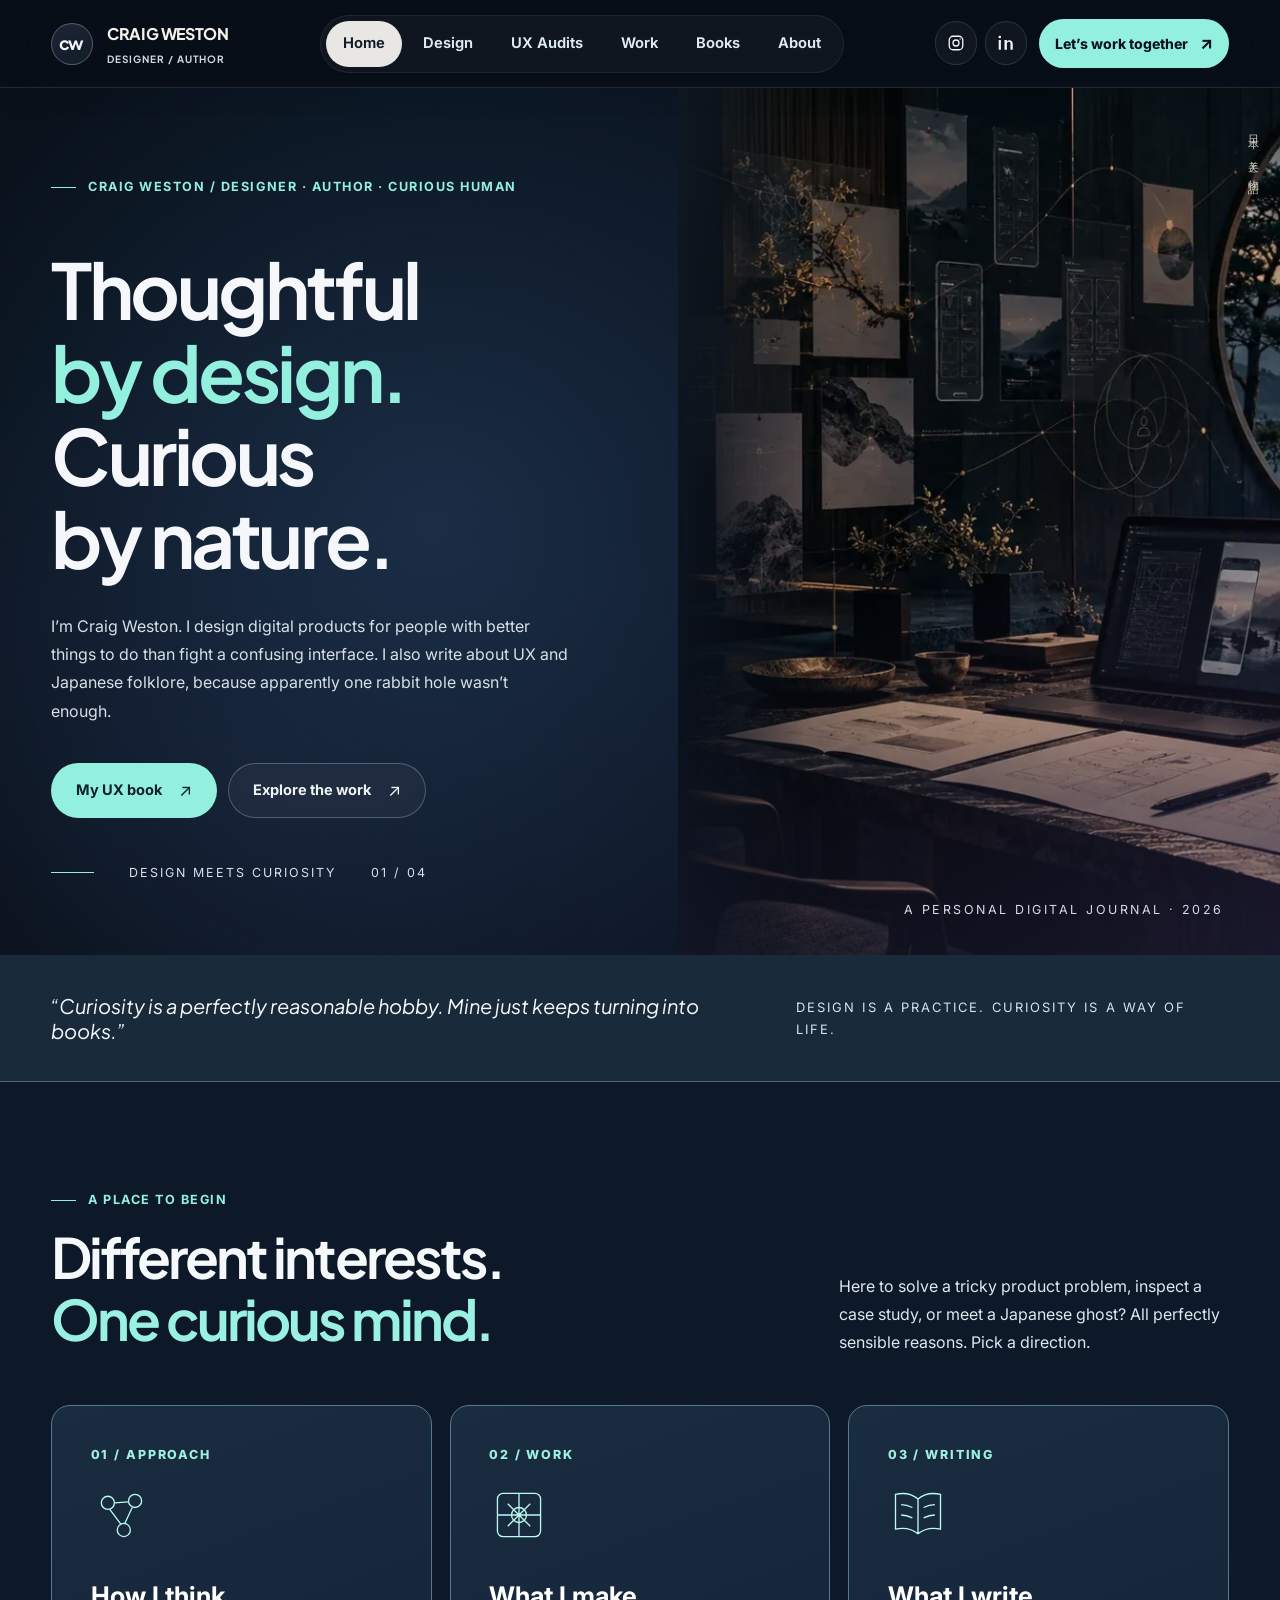
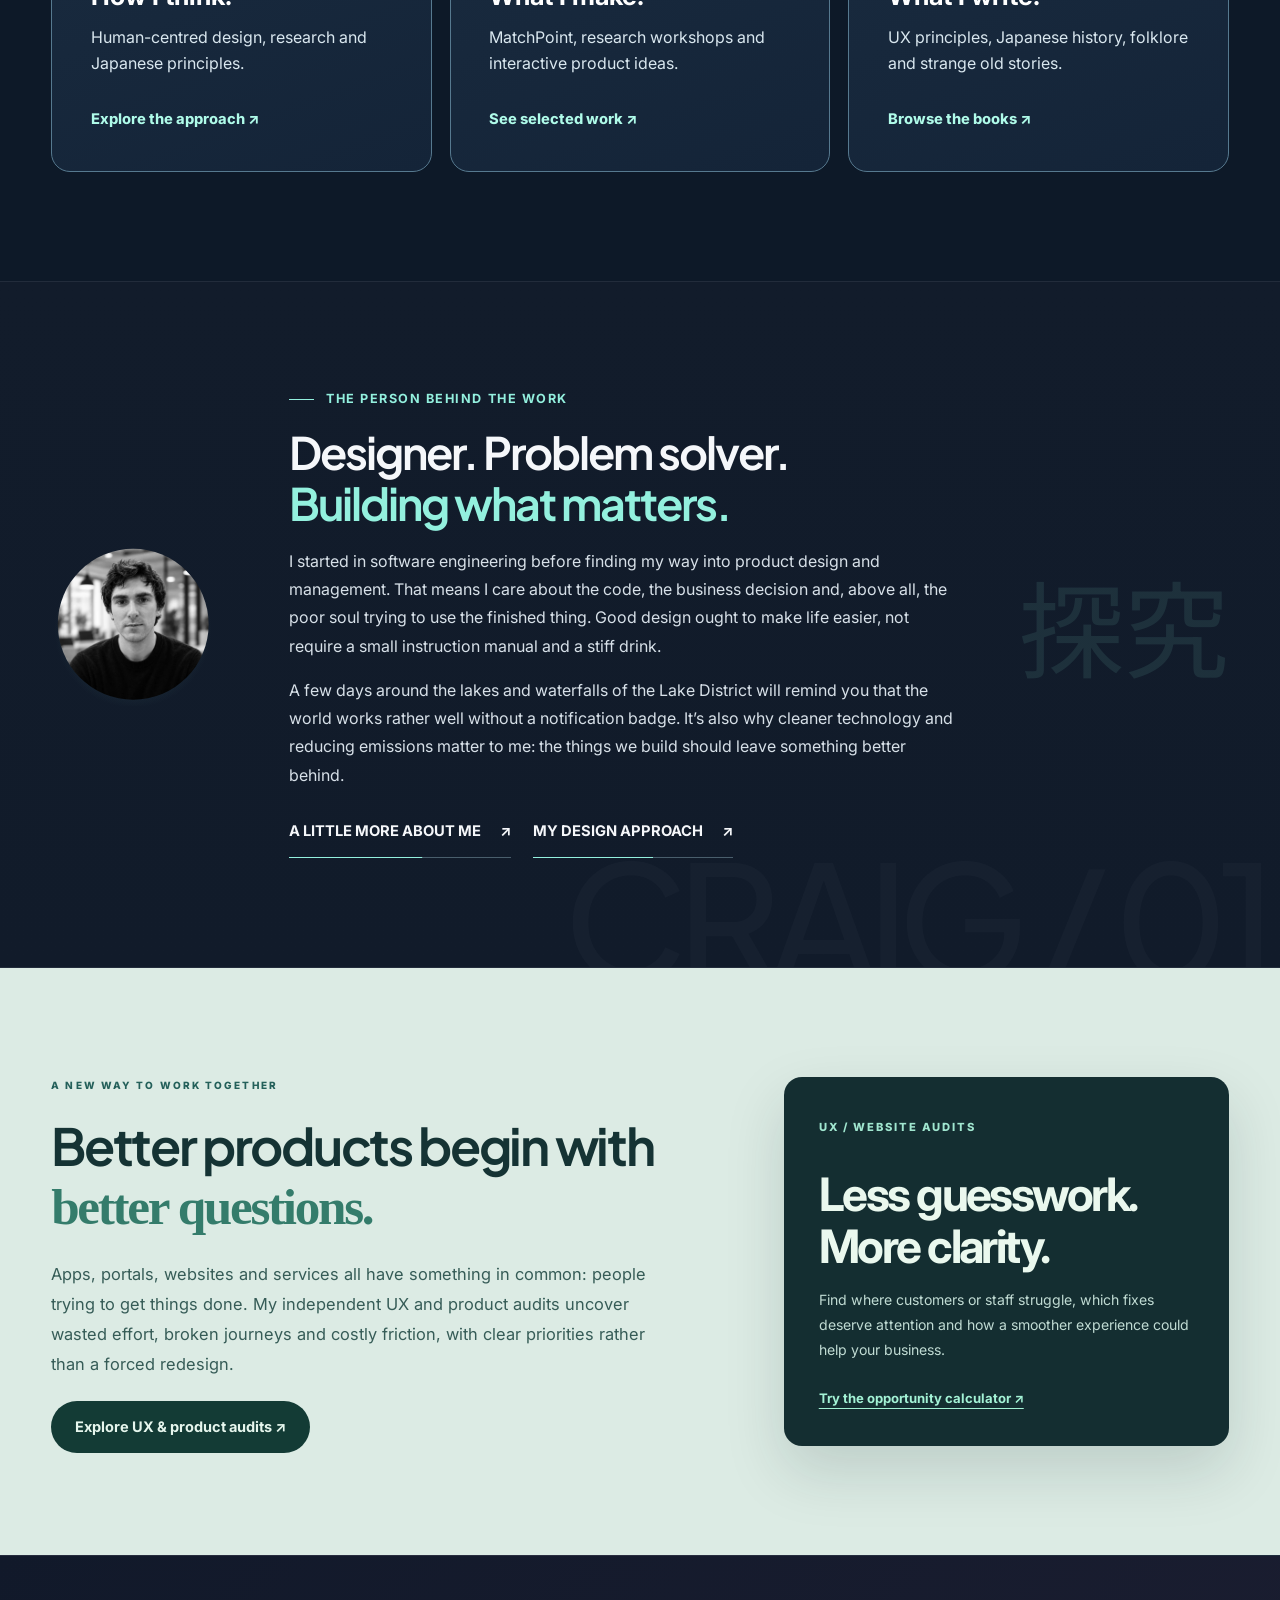
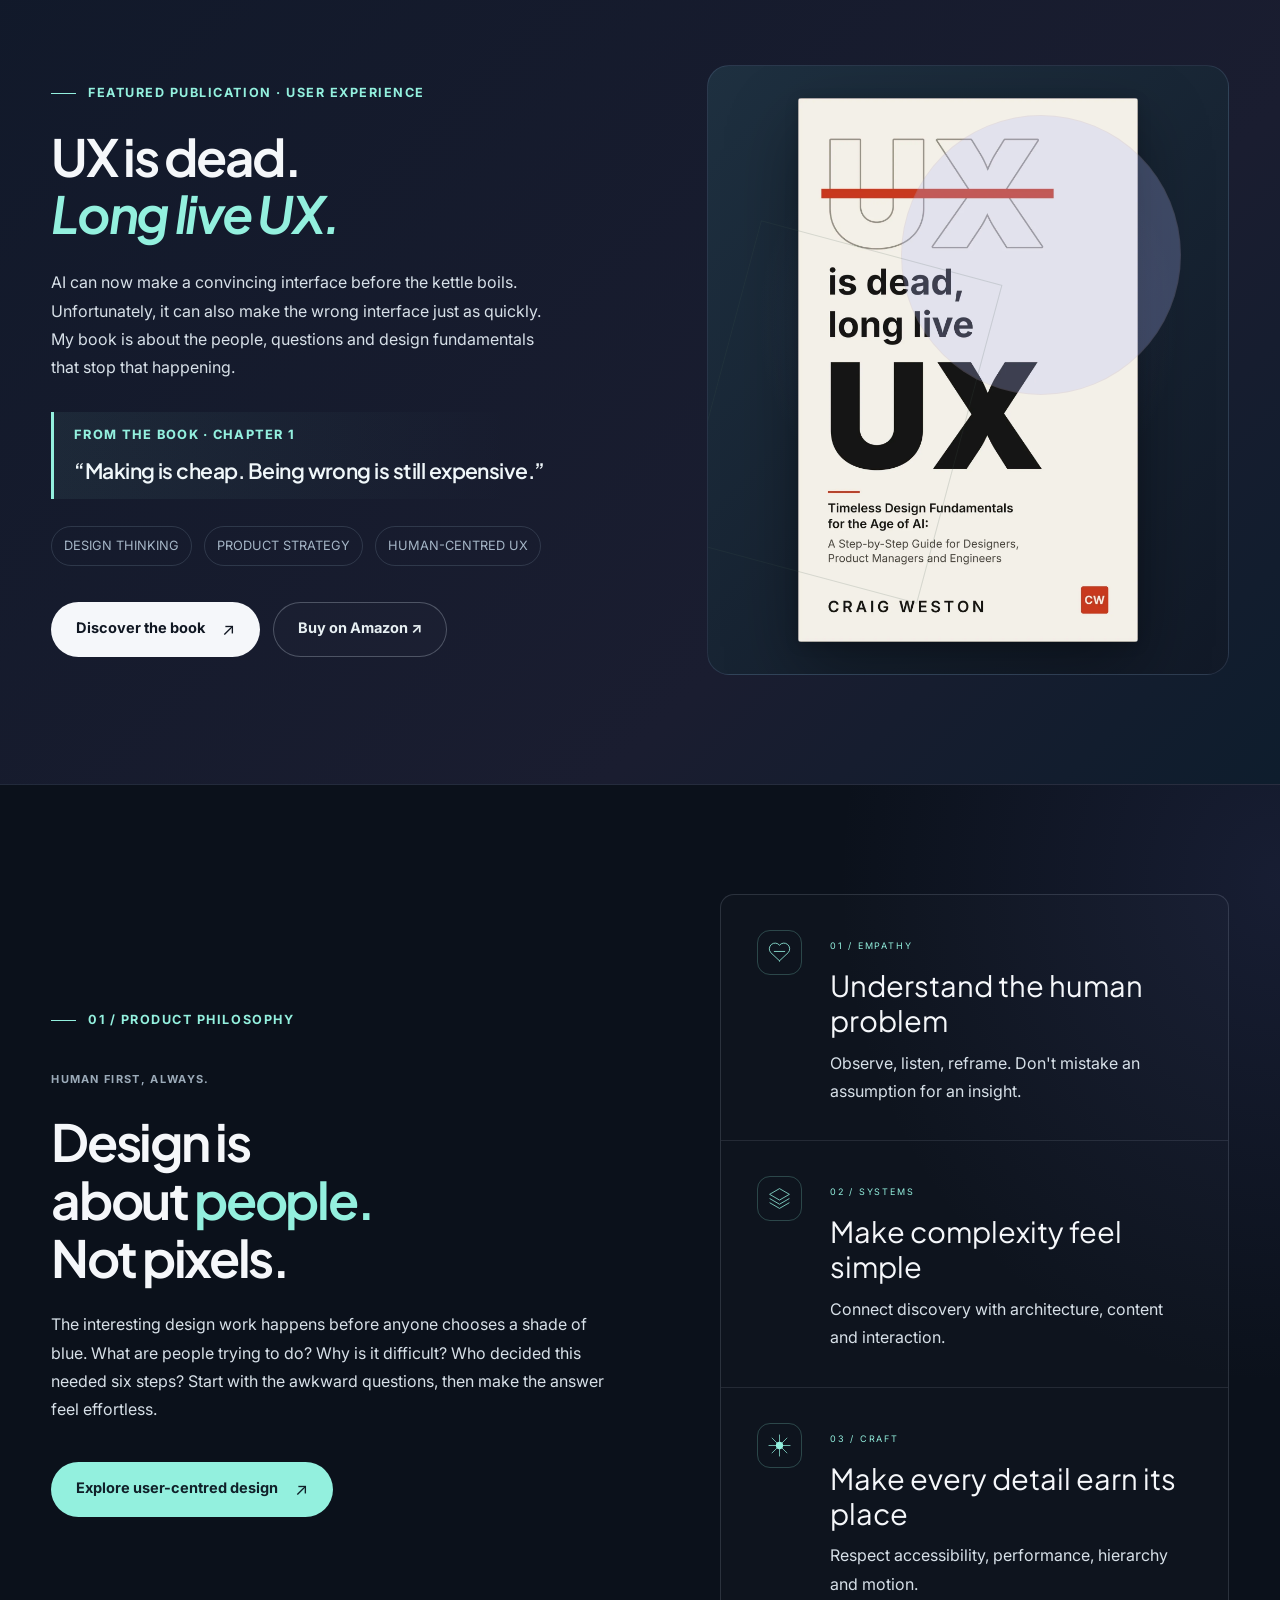
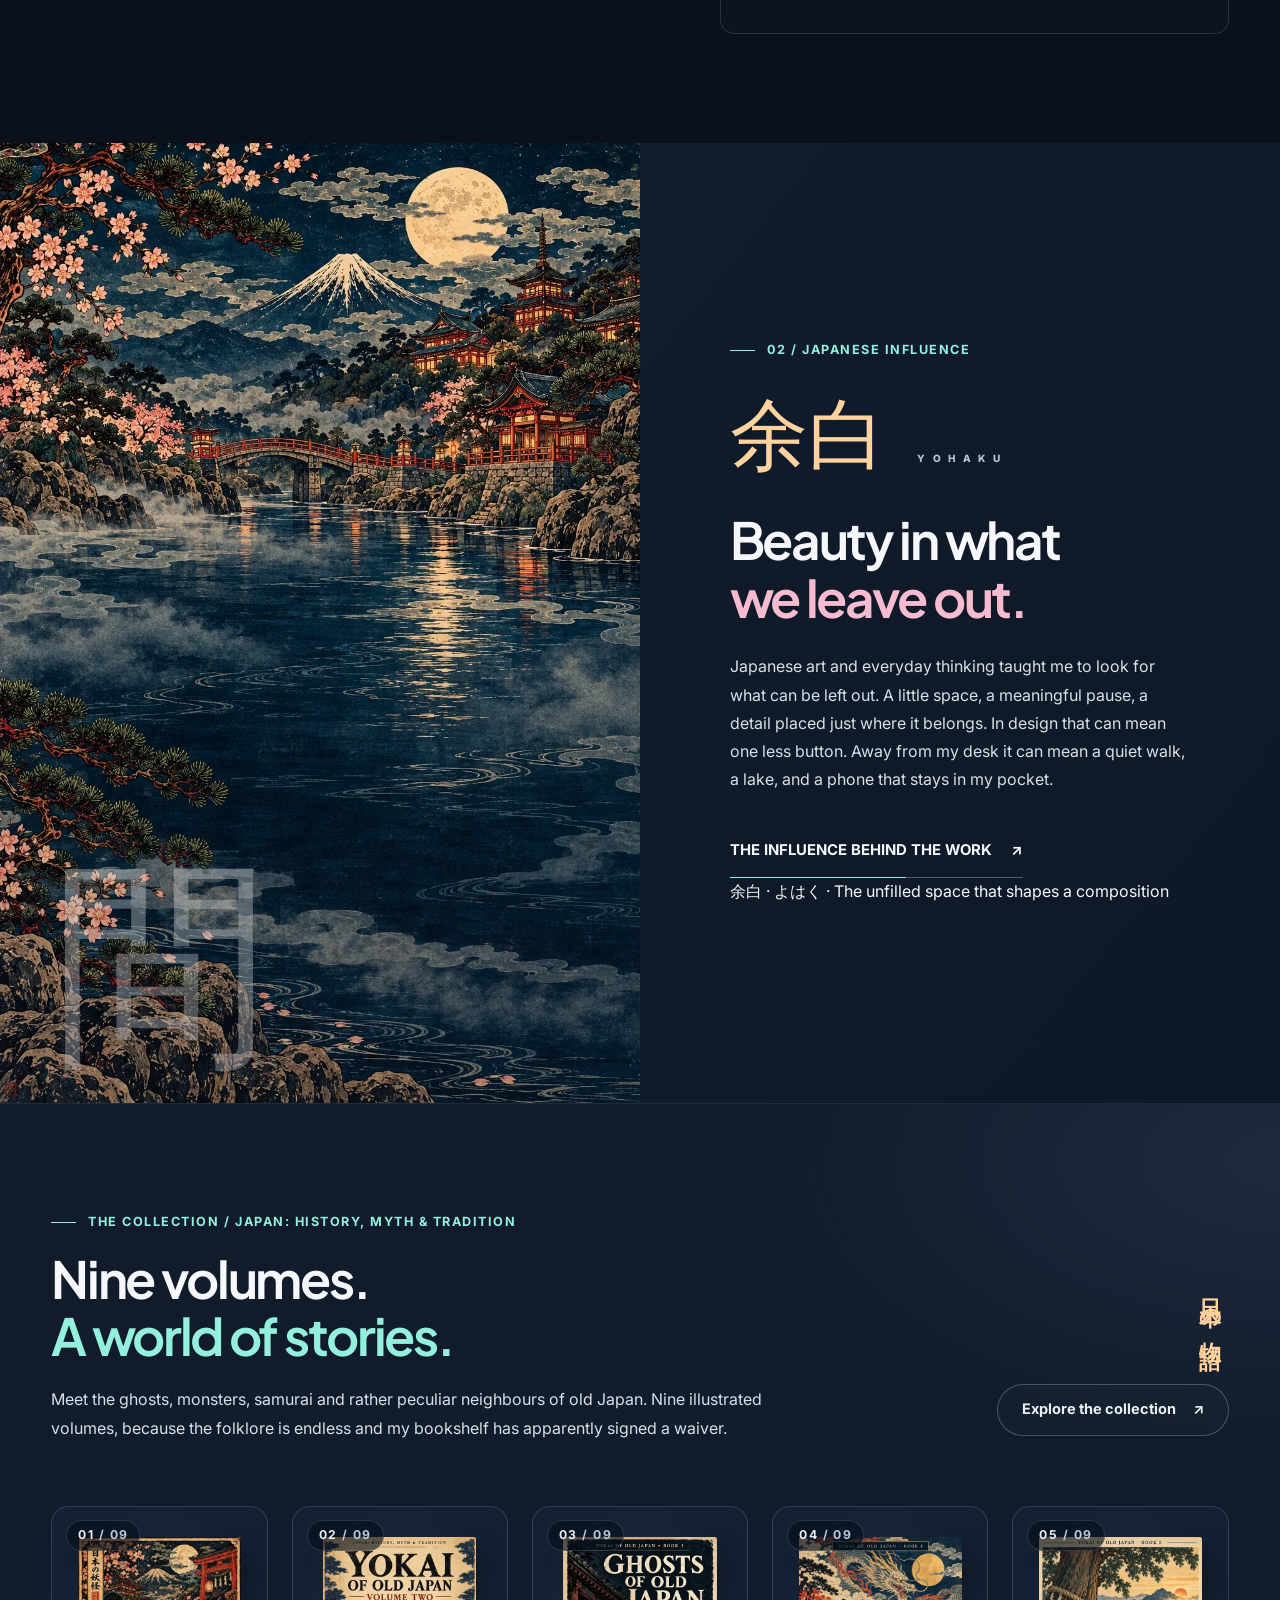
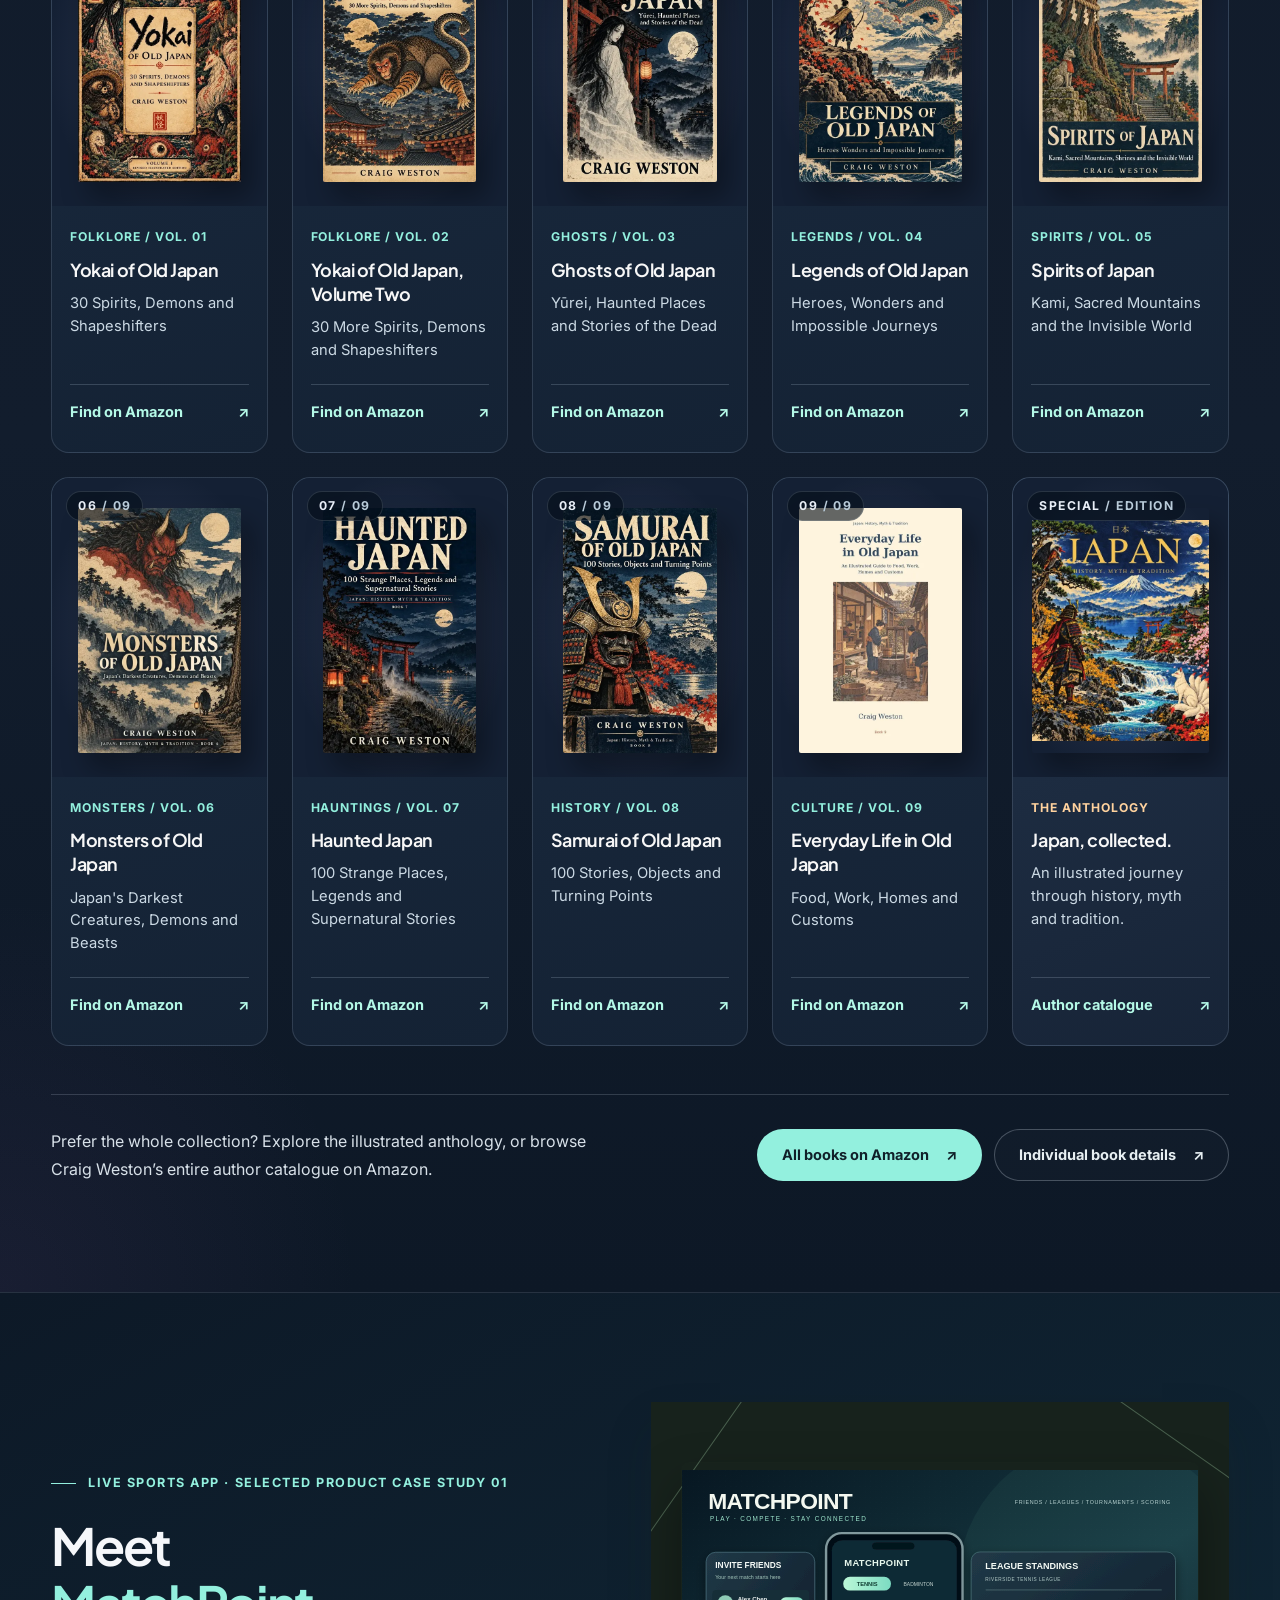
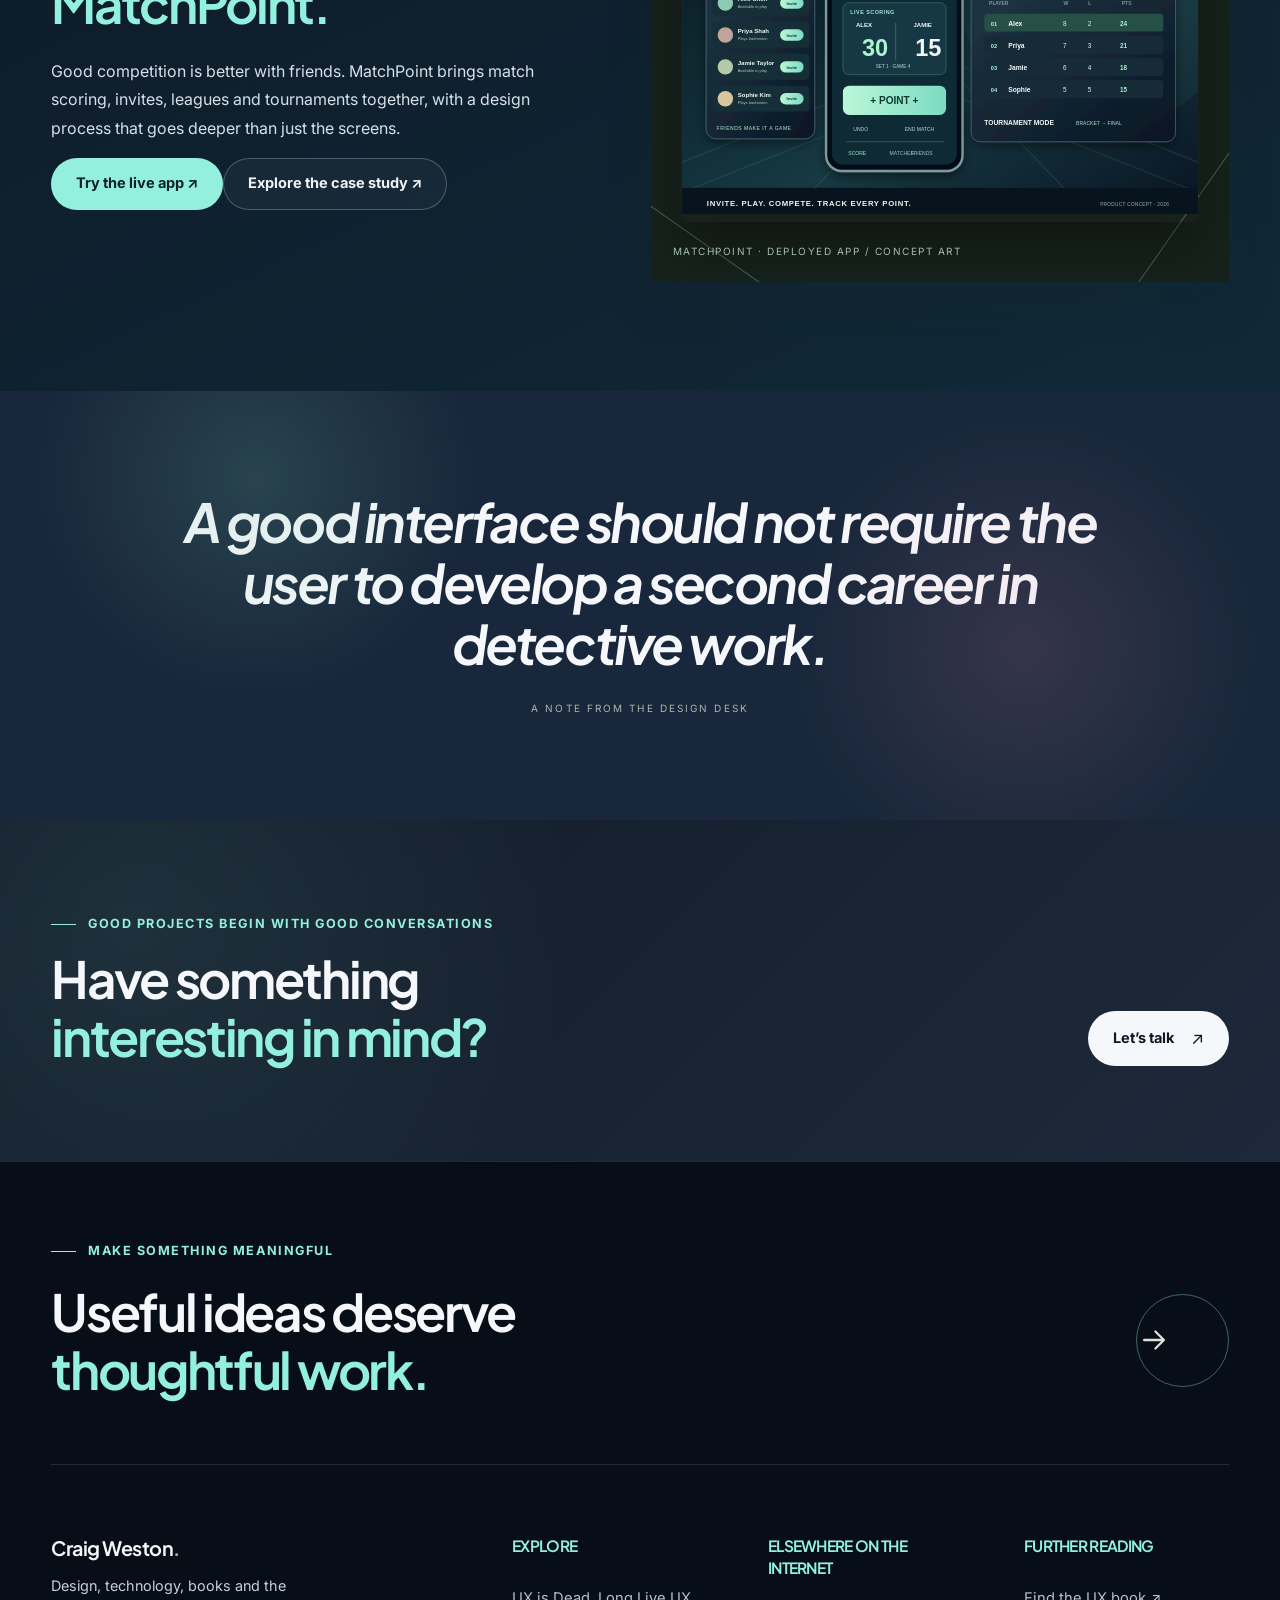
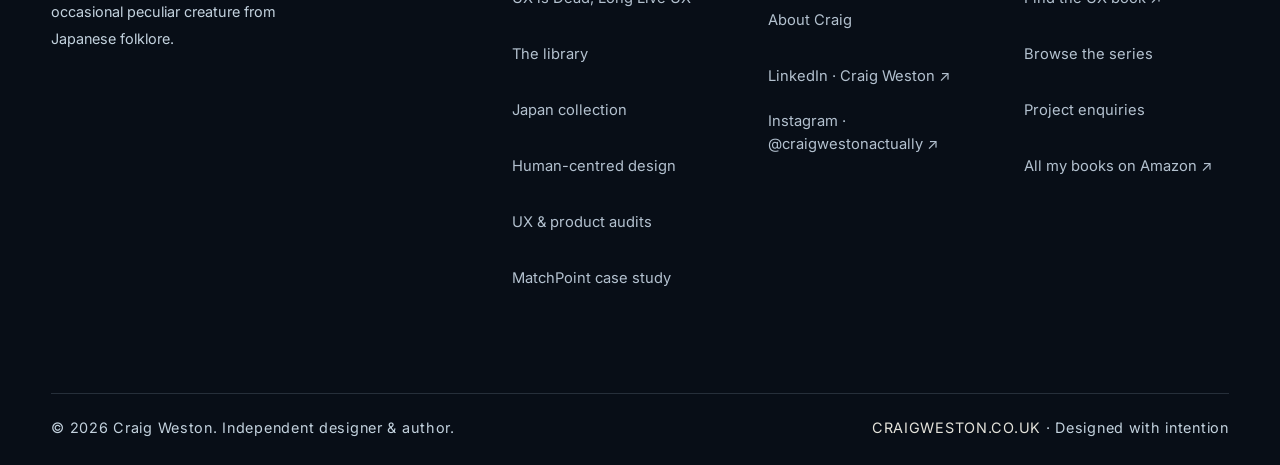
==== commit fd0ab3a2: "Update sitewide header identity to Designer / Author" ====
--- a/public/index.html
+++ b/public/index.html
@@ -1,6 +1,6 @@
 <!DOCTYPE html>
 
-<html lang="en-GB"><head><meta charset="utf-8"/><meta content="width=device-width,initial-scale=1" name="viewport"/><meta content="#1c2827" name="theme-color"/><title>Craig Weston | Product Design, UX &amp; Books</title><meta content="Craig Weston is a product and UX designer, researcher and author. Explore his book UX Is Dead, Long Live UX, MatchPoint product work and the Japan: History, Myth &amp; Tradition collection." name="description"/><meta content="index,follow,max-image-preview:large" name="robots"/><link href="https://craigweston.co.uk/" rel="canonical"/><link href="assets/favicon.svg" rel="icon" type="image/svg+xml"/><link rel="stylesheet" href="site.min.css"/><link rel="stylesheet" href="audit-service.css"/><meta content="website" property="og:type"/><meta content="Craig Weston" property="og:site_name"/><meta content="Craig Weston | Product Design, UX &amp; Books" property="og:title"/><meta content="Craig Weston is a product and UX designer, researcher and author. Explore his book UX Is Dead, Long Live UX, MatchPoint product work and the Japan: History, Myth &amp; Tradition collection." property="og:description"/><meta content="https://craigweston.co.uk/" property="og:url"/><meta content="https://craigweston.co.uk/assets/japan-anthology.webp" property="og:image"/><meta content="summary_large_image" name="twitter:card"/><script type="application/ld+json">{"@context":"https://schema.org","@type":"Person","name":"Craig Weston","url":"https://craigweston.co.uk/","jobTitle":"Product and UX Designer, Author","sameAs":["https://www.linkedin.com/in/craig-weston/","https://www.instagram.com/craigwestonactually/"],"@id":"https://craigweston.co.uk/#person"}</script><link href="https://fonts.googleapis.com" rel="preconnect"/><link crossorigin="anonymous" href="https://fonts.gstatic.com" rel="preconnect"/><link href="https://fonts.googleapis.com/css2?family=Inter:wght@400;500;600;700&amp;family=Plus+Jakarta+Sans:wght@400;500;600;700;800&amp;family=Noto+Sans+JP:wght@400;500;700&amp;display=swap" rel="stylesheet"/><meta name="author" content="Craig Weston"/><meta property="og:site_name" content="Craig Weston"/><meta property="og:locale" content="en_GB"/><meta property="og:image:alt" content="Home — Craig Weston"/><meta property="og:image:width" content="1280"/><meta property="og:image:height" content="1600"/><meta name="twitter:title" content="Craig Weston | Product Design, UX &amp; Books"/><meta name="twitter:description" content="Craig Weston is a product and UX designer, researcher and author. Explore his book UX Is Dead, Long Live UX, MatchPoint product work and the Japan: History, Myth &amp; Tradition collection."/><meta name="twitter:image" content="https://craigweston.co.uk/assets/japan-anthology.webp"/><script type="application/ld+json">{"@context":"https://schema.org","@type":"WebSite","@id":"https://craigweston.co.uk/#website","name":"Craig Weston","url":"https://craigweston.co.uk/","inLanguage":"en-GB","publisher":{"@id":"https://craigweston.co.uk/#person"}}</script><link rel="preload" href="assets/hero-ux-japan.webp" as="image" fetchpriority="high"/></head><body><div class="scroll-meter" aria-hidden="true"><span id="scroll-meter-fill"></span></div><a class="skip-link" href="#main-content">Skip to main content</a><header class="site-header"><div class="header-inner"><a aria-label="Craig Weston homepage" class="brand" href="index.html"><span class="brand-mark">cw</span><span class="brand-text">CRAIG WESTON<small>AUTHOR</small></span></a><nav aria-label="Primary navigation" class="nav-links" id="nav-links"><a aria-current="page" class="active" data-nav="index.html" href="index.html">Home</a><a data-nav="design.html" href="design.html">Design</a><a data-nav="ux-audits.html" href="ux-audits.html">UX Audits</a><a data-nav="matchpoint.html" href="matchpoint.html">Work</a><a data-nav="books.html" href="books.html">Books</a><a data-nav="about.html" href="about.html">About</a></nav><div class="nav-actions"><div aria-label="Social links" class="social-mini"><a aria-label="Instagram @craigwestonactually" class="social-mini-link" href="https://www.instagram.com/craigwestonactually/" rel="noopener noreferrer" target="_blank"><svg aria-hidden="true" fill="none" stroke="currentColor" stroke-linecap="round" stroke-linejoin="round" stroke-width="1.7" viewbox="0 0 24 24"><rect height="18" rx="5" width="18" x="3" y="3"></rect><circle cx="12" cy="12" r="4"></circle><path d="M17.5 6.5h.01"></path></svg></a><a aria-label="Craig Weston on LinkedIn" class="social-mini-link" href="https://www.linkedin.com/in/craig-weston/" rel="noopener noreferrer" target="_blank"><svg aria-hidden="true" fill="currentColor" viewbox="0 0 24 24"><path d="M5.2 8H2.3v13h2.9zm.2-4A1.7 1.7 0 1 0 2 4a1.7 1.7 0 0 0 3.4 0ZM21 13.4c0-3.5-1.9-5.1-4.4-5.1a3.8 3.8 0 0 0-3.4 1.9V8H10v13h3.2v-7.2c0-1.9.4-3.6 2.6-3.6s2.2 2 2.2 3.7V21H21z"></path></svg></a></div><a class="top-contact" href="about.html#contact">Let’s work together <span>↗</span></a><button aria-controls="nav-links" aria-expanded="false" aria-label="Open navigation menu" class="menu-toggle" id="menu-toggle" type="button">☰</button></div></div></header><main id="main-content" tabindex="-1"><section class="hero grain"><div class="hero-shell"><div class="hero-copy"><div class="eyebrow">CRAIG WESTON / DESIGNER · AUTHOR · CURIOUS HUMAN</div><h1>Thoughtful<br/><em>by design.</em><br/>Curious<br/>by nature.</h1><p class="hero-intro">I’m Craig Weston. I design digital products for people with better things to do than fight a confusing interface. I also write about UX and Japanese folklore, because apparently one rabbit hole wasn’t enough.</p><div class="hero-buttons"><a class="btn btn-cream" href="ux-book.html">My UX book <span class="arrow">↗</span></a><a class="btn btn-white-outline" href="matchpoint.html">Explore the work <span class="arrow">↗</span></a></div><div class="hero-foot">DESIGN MEETS CURIOSITY <span>01 / 04</span></div></div><div class="hero-visual"><div class="hero-image"></div><span class="vertical-note">日本 · 美と物語</span><span class="hero-number">A PERSONAL DIGITAL JOURNAL · 2026</span></div></div></section>
+<html lang="en-GB"><head><meta charset="utf-8"/><meta content="width=device-width,initial-scale=1" name="viewport"/><meta content="#1c2827" name="theme-color"/><title>Craig Weston | Product Design, UX &amp; Books</title><meta content="Craig Weston is a product and UX designer, researcher and author. Explore his book UX Is Dead, Long Live UX, MatchPoint product work and the Japan: History, Myth &amp; Tradition collection." name="description"/><meta content="index,follow,max-image-preview:large" name="robots"/><link href="https://craigweston.co.uk/" rel="canonical"/><link href="assets/favicon.svg" rel="icon" type="image/svg+xml"/><link rel="stylesheet" href="site.min.css"/><link rel="stylesheet" href="audit-service.css"/><meta content="website" property="og:type"/><meta content="Craig Weston" property="og:site_name"/><meta content="Craig Weston | Product Design, UX &amp; Books" property="og:title"/><meta content="Craig Weston is a product and UX designer, researcher and author. Explore his book UX Is Dead, Long Live UX, MatchPoint product work and the Japan: History, Myth &amp; Tradition collection." property="og:description"/><meta content="https://craigweston.co.uk/" property="og:url"/><meta content="https://craigweston.co.uk/assets/japan-anthology.webp" property="og:image"/><meta content="summary_large_image" name="twitter:card"/><script type="application/ld+json">{"@context":"https://schema.org","@type":"Person","name":"Craig Weston","url":"https://craigweston.co.uk/","jobTitle":"Product and UX Designer, Author","sameAs":["https://www.linkedin.com/in/craig-weston/","https://www.instagram.com/craigwestonactually/"],"@id":"https://craigweston.co.uk/#person"}</script><link href="https://fonts.googleapis.com" rel="preconnect"/><link crossorigin="anonymous" href="https://fonts.gstatic.com" rel="preconnect"/><link href="https://fonts.googleapis.com/css2?family=Inter:wght@400;500;600;700&amp;family=Plus+Jakarta+Sans:wght@400;500;600;700;800&amp;family=Noto+Sans+JP:wght@400;500;700&amp;display=swap" rel="stylesheet"/><meta name="author" content="Craig Weston"/><meta property="og:site_name" content="Craig Weston"/><meta property="og:locale" content="en_GB"/><meta property="og:image:alt" content="Home — Craig Weston"/><meta property="og:image:width" content="1280"/><meta property="og:image:height" content="1600"/><meta name="twitter:title" content="Craig Weston | Product Design, UX &amp; Books"/><meta name="twitter:description" content="Craig Weston is a product and UX designer, researcher and author. Explore his book UX Is Dead, Long Live UX, MatchPoint product work and the Japan: History, Myth &amp; Tradition collection."/><meta name="twitter:image" content="https://craigweston.co.uk/assets/japan-anthology.webp"/><script type="application/ld+json">{"@context":"https://schema.org","@type":"WebSite","@id":"https://craigweston.co.uk/#website","name":"Craig Weston","url":"https://craigweston.co.uk/","inLanguage":"en-GB","publisher":{"@id":"https://craigweston.co.uk/#person"}}</script><link rel="preload" href="assets/hero-ux-japan.webp" as="image" fetchpriority="high"/></head><body><div class="scroll-meter" aria-hidden="true"><span id="scroll-meter-fill"></span></div><a class="skip-link" href="#main-content">Skip to main content</a><header class="site-header"><div class="header-inner"><a aria-label="Craig Weston homepage" class="brand" href="index.html"><span class="brand-mark">cw</span><span class="brand-text">CRAIG WESTON<small>DESIGNER / AUTHOR</small></span></a><nav aria-label="Primary navigation" class="nav-links" id="nav-links"><a aria-current="page" class="active" data-nav="index.html" href="index.html">Home</a><a data-nav="design.html" href="design.html">Design</a><a data-nav="ux-audits.html" href="ux-audits.html">UX Audits</a><a data-nav="matchpoint.html" href="matchpoint.html">Work</a><a data-nav="books.html" href="books.html">Books</a><a data-nav="about.html" href="about.html">About</a></nav><div class="nav-actions"><div aria-label="Social links" class="social-mini"><a aria-label="Instagram @craigwestonactually" class="social-mini-link" href="https://www.instagram.com/craigwestonactually/" rel="noopener noreferrer" target="_blank"><svg aria-hidden="true" fill="none" stroke="currentColor" stroke-linecap="round" stroke-linejoin="round" stroke-width="1.7" viewbox="0 0 24 24"><rect height="18" rx="5" width="18" x="3" y="3"></rect><circle cx="12" cy="12" r="4"></circle><path d="M17.5 6.5h.01"></path></svg></a><a aria-label="Craig Weston on LinkedIn" class="social-mini-link" href="https://www.linkedin.com/in/craig-weston/" rel="noopener noreferrer" target="_blank"><svg aria-hidden="true" fill="currentColor" viewbox="0 0 24 24"><path d="M5.2 8H2.3v13h2.9zm.2-4A1.7 1.7 0 1 0 2 4a1.7 1.7 0 0 0 3.4 0ZM21 13.4c0-3.5-1.9-5.1-4.4-5.1a3.8 3.8 0 0 0-3.4 1.9V8H10v13h3.2v-7.2c0-1.9.4-3.6 2.6-3.6s2.2 2 2.2 3.7V21H21z"></path></svg></a></div><a class="top-contact" href="about.html#contact">Let’s work together <span>↗</span></a><button aria-controls="nav-links" aria-expanded="false" aria-label="Open navigation menu" class="menu-toggle" id="menu-toggle" type="button">☰</button></div></div></header><main id="main-content" tabindex="-1"><section class="hero grain"><div class="hero-shell"><div class="hero-copy"><div class="eyebrow">CRAIG WESTON / DESIGNER · AUTHOR · CURIOUS HUMAN</div><h1>Thoughtful<br/><em>by design.</em><br/>Curious<br/>by nature.</h1><p class="hero-intro">I’m Craig Weston. I design digital products for people with better things to do than fight a confusing interface. I also write about UX and Japanese folklore, because apparently one rabbit hole wasn’t enough.</p><div class="hero-buttons"><a class="btn btn-cream" href="ux-book.html">My UX book <span class="arrow">↗</span></a><a class="btn btn-white-outline" href="matchpoint.html">Explore the work <span class="arrow">↗</span></a></div><div class="hero-foot">DESIGN MEETS CURIOSITY <span>01 / 04</span></div></div><div class="hero-visual"><div class="hero-image"></div><span class="vertical-note">日本 · 美と物語</span><span class="hero-number">A PERSONAL DIGITAL JOURNAL · 2026</span></div></div></section>
 <div class="intro-strip"><div class="container intro-strip-inner"><p>“Curiosity is a perfectly reasonable hobby. Mine just keeps turning into books.”</p><span>DESIGN IS A PRACTICE. CURIOSITY IS A WAY OF LIFE.</span></div></div>
 
 <section class="finish-paths section-pad" aria-labelledby="paths-title">
--- a/public/site.min.css
+++ b/public/site.min.css
@@ -25,3 +25,6 @@
  .site-header .menu-toggle{display:flex!important;align-items:center;justify-content:center;width:48px;height:48px;color:#f0f7f6}
  .site-header .social-mini{display:none}
 }
+
+/* Ensure the two-part designer/author identity stays tidy below the site name. */
+.brand-text small{font-size:.625rem!important;letter-spacing:.1em!important;white-space:nowrap}
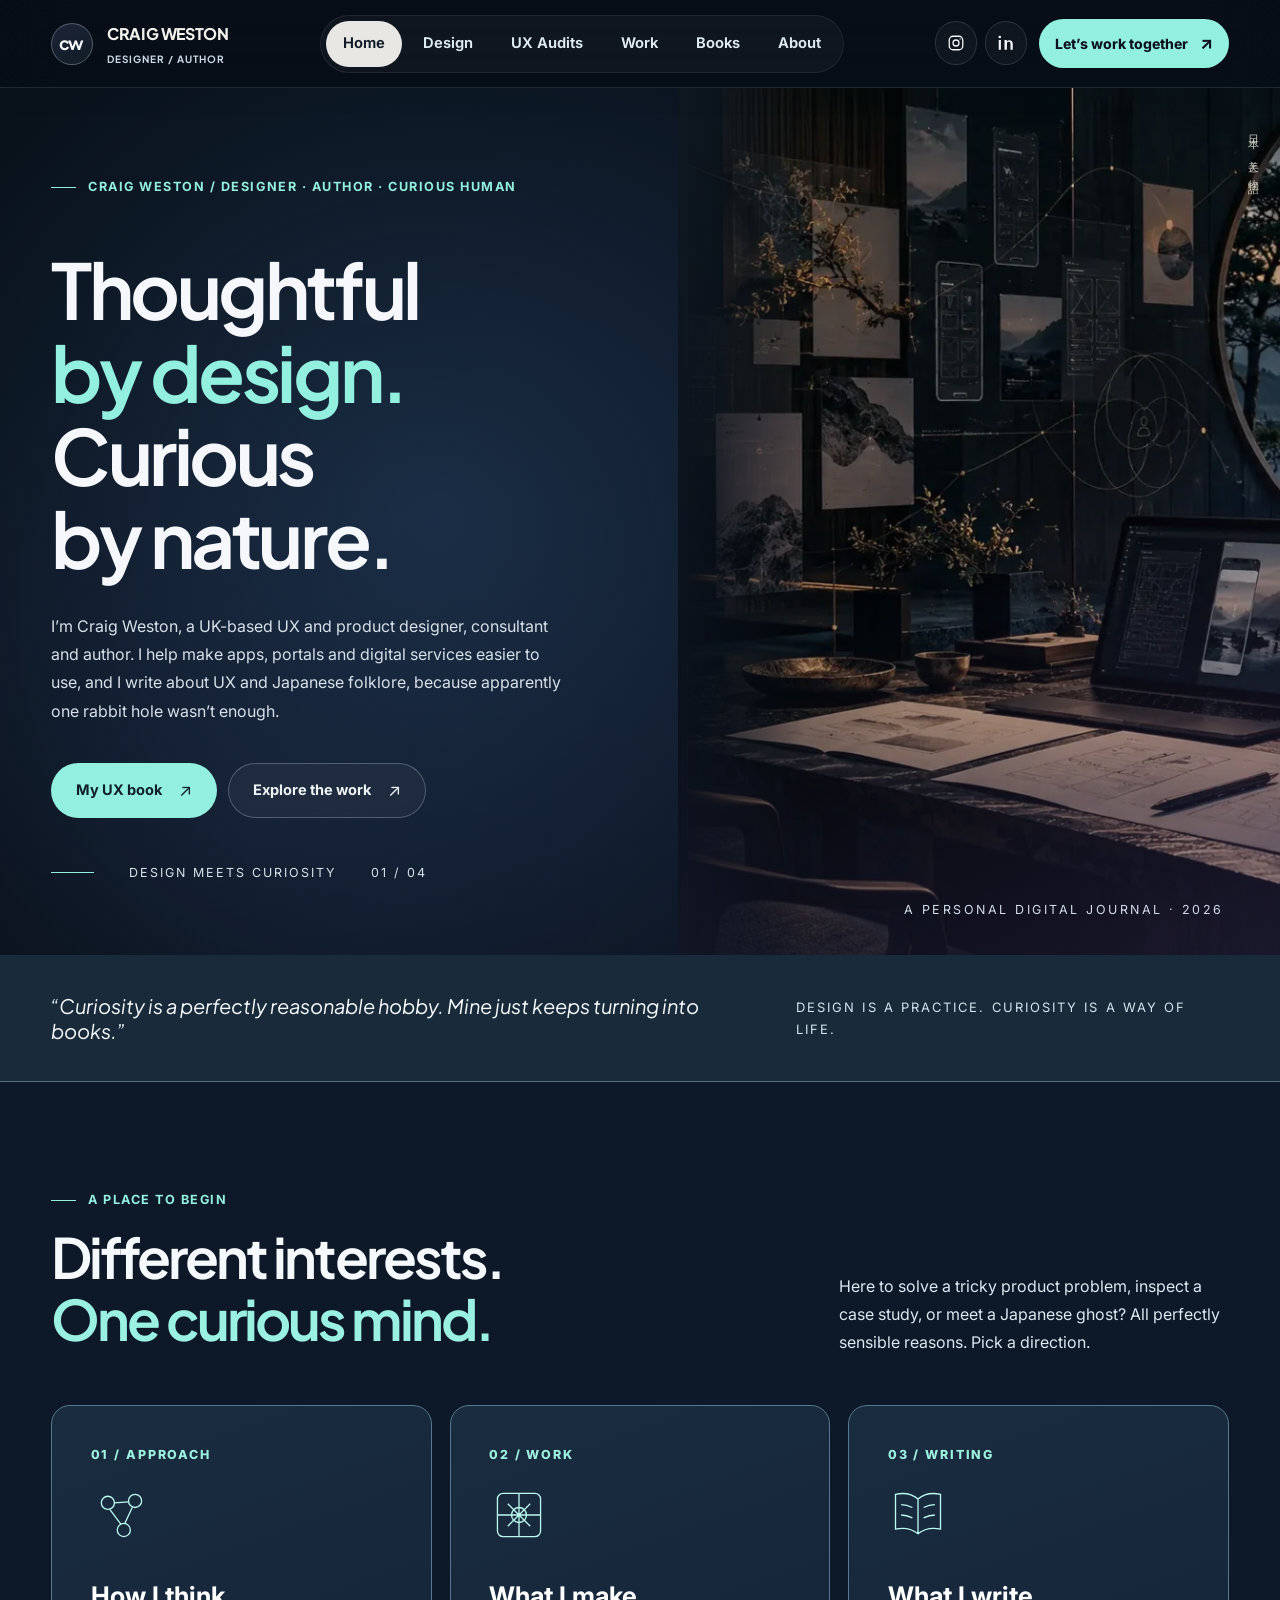
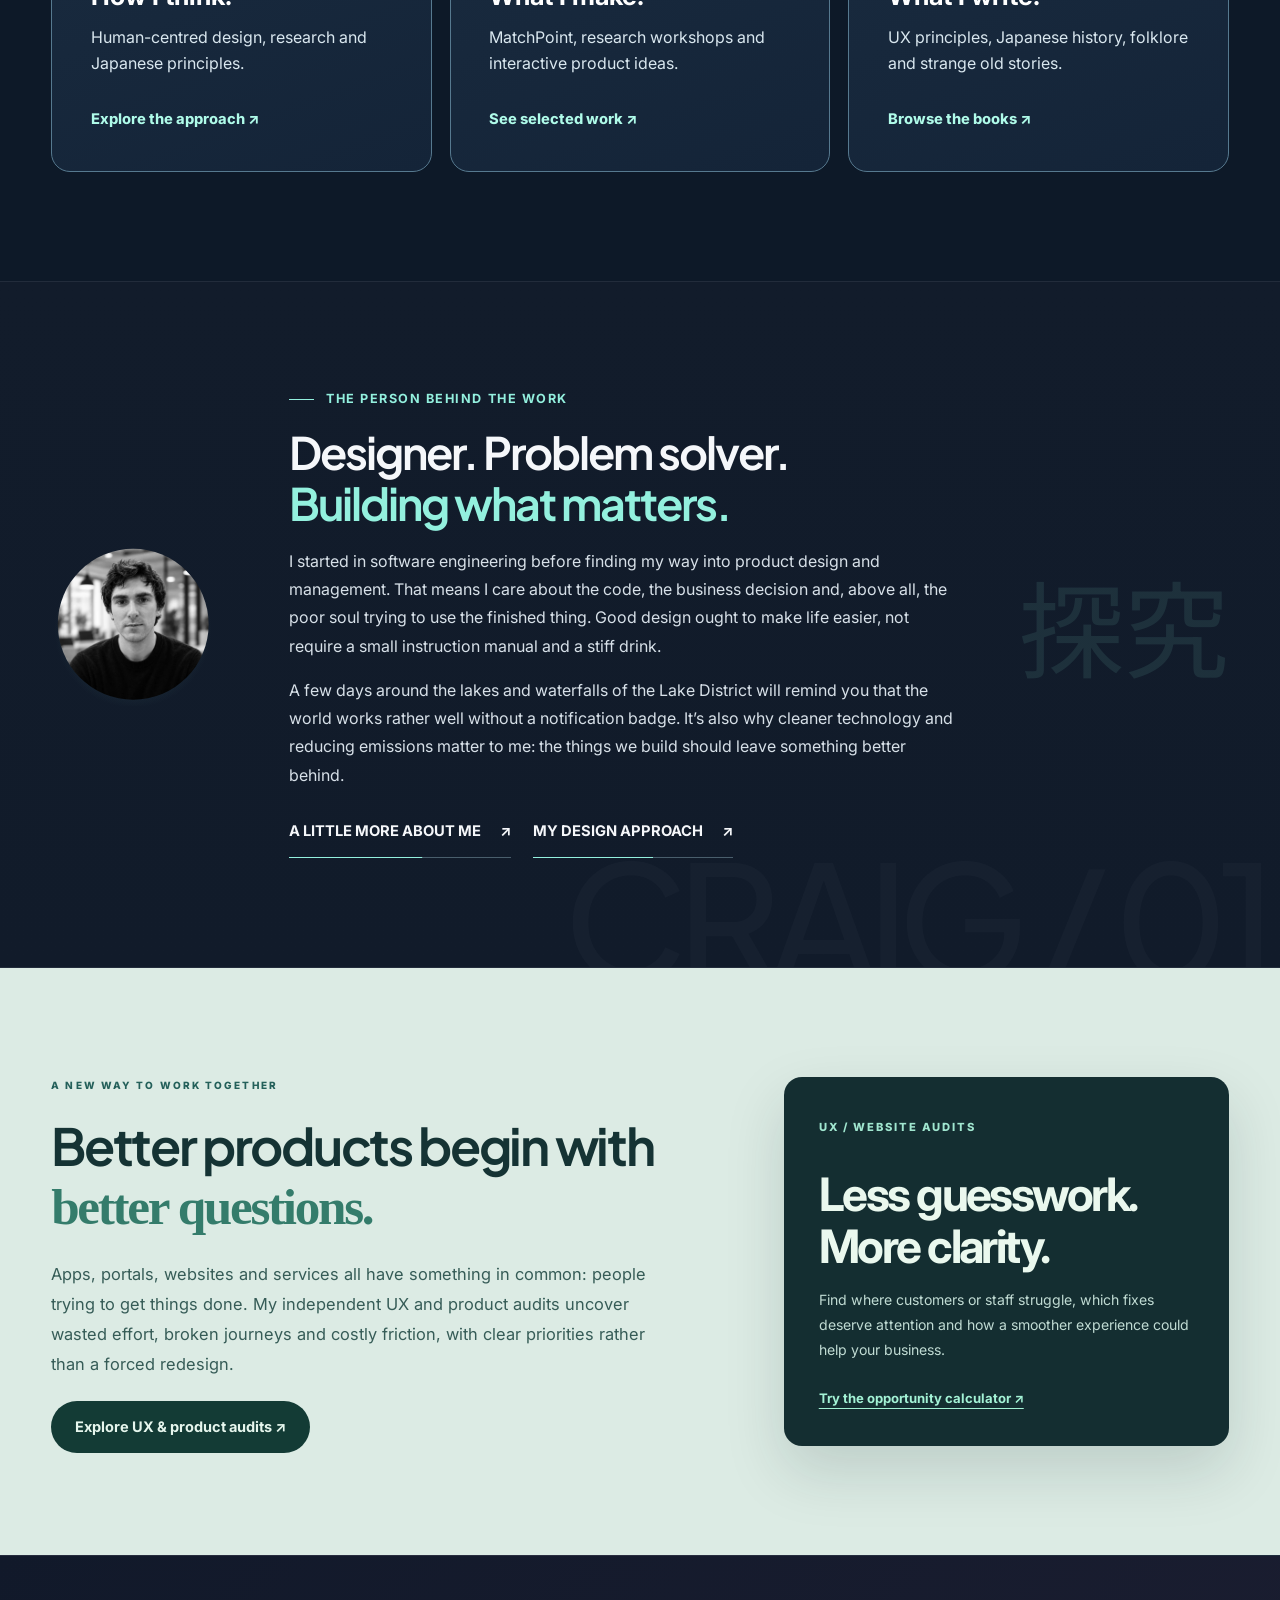
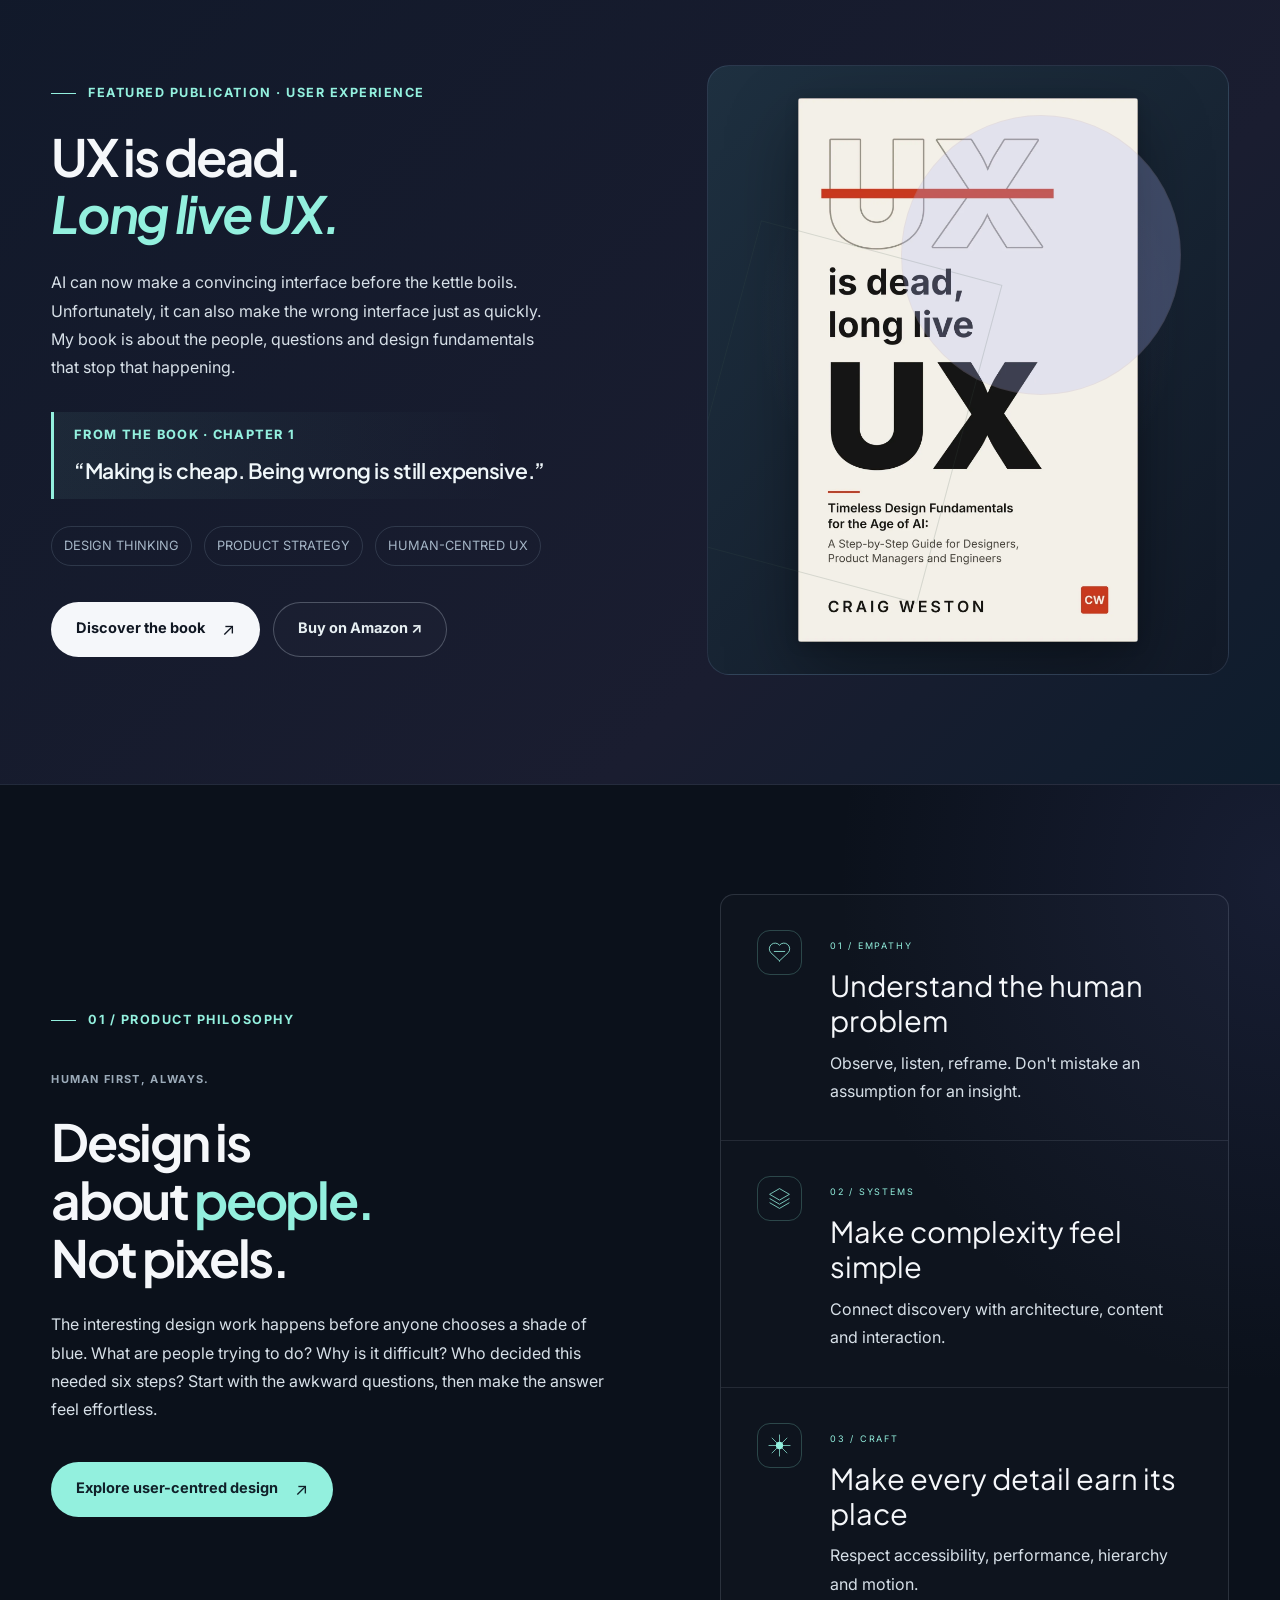
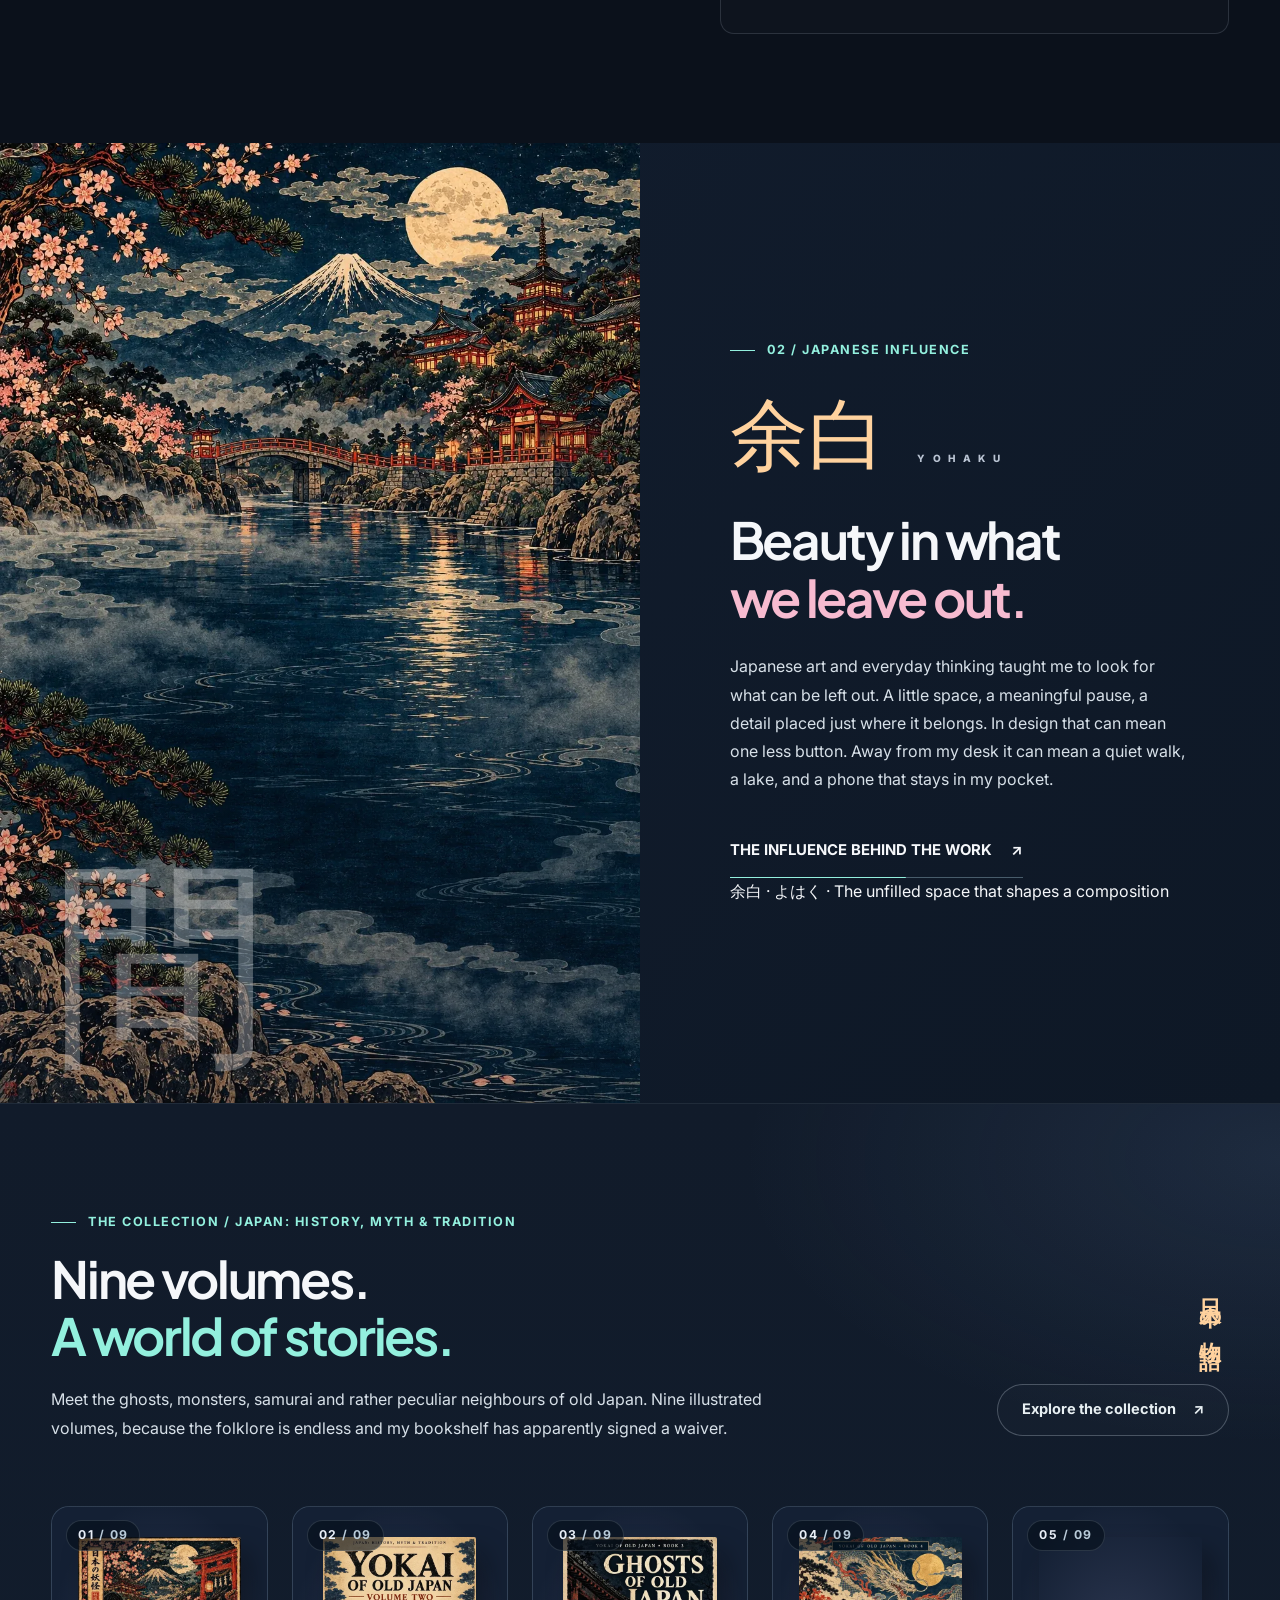
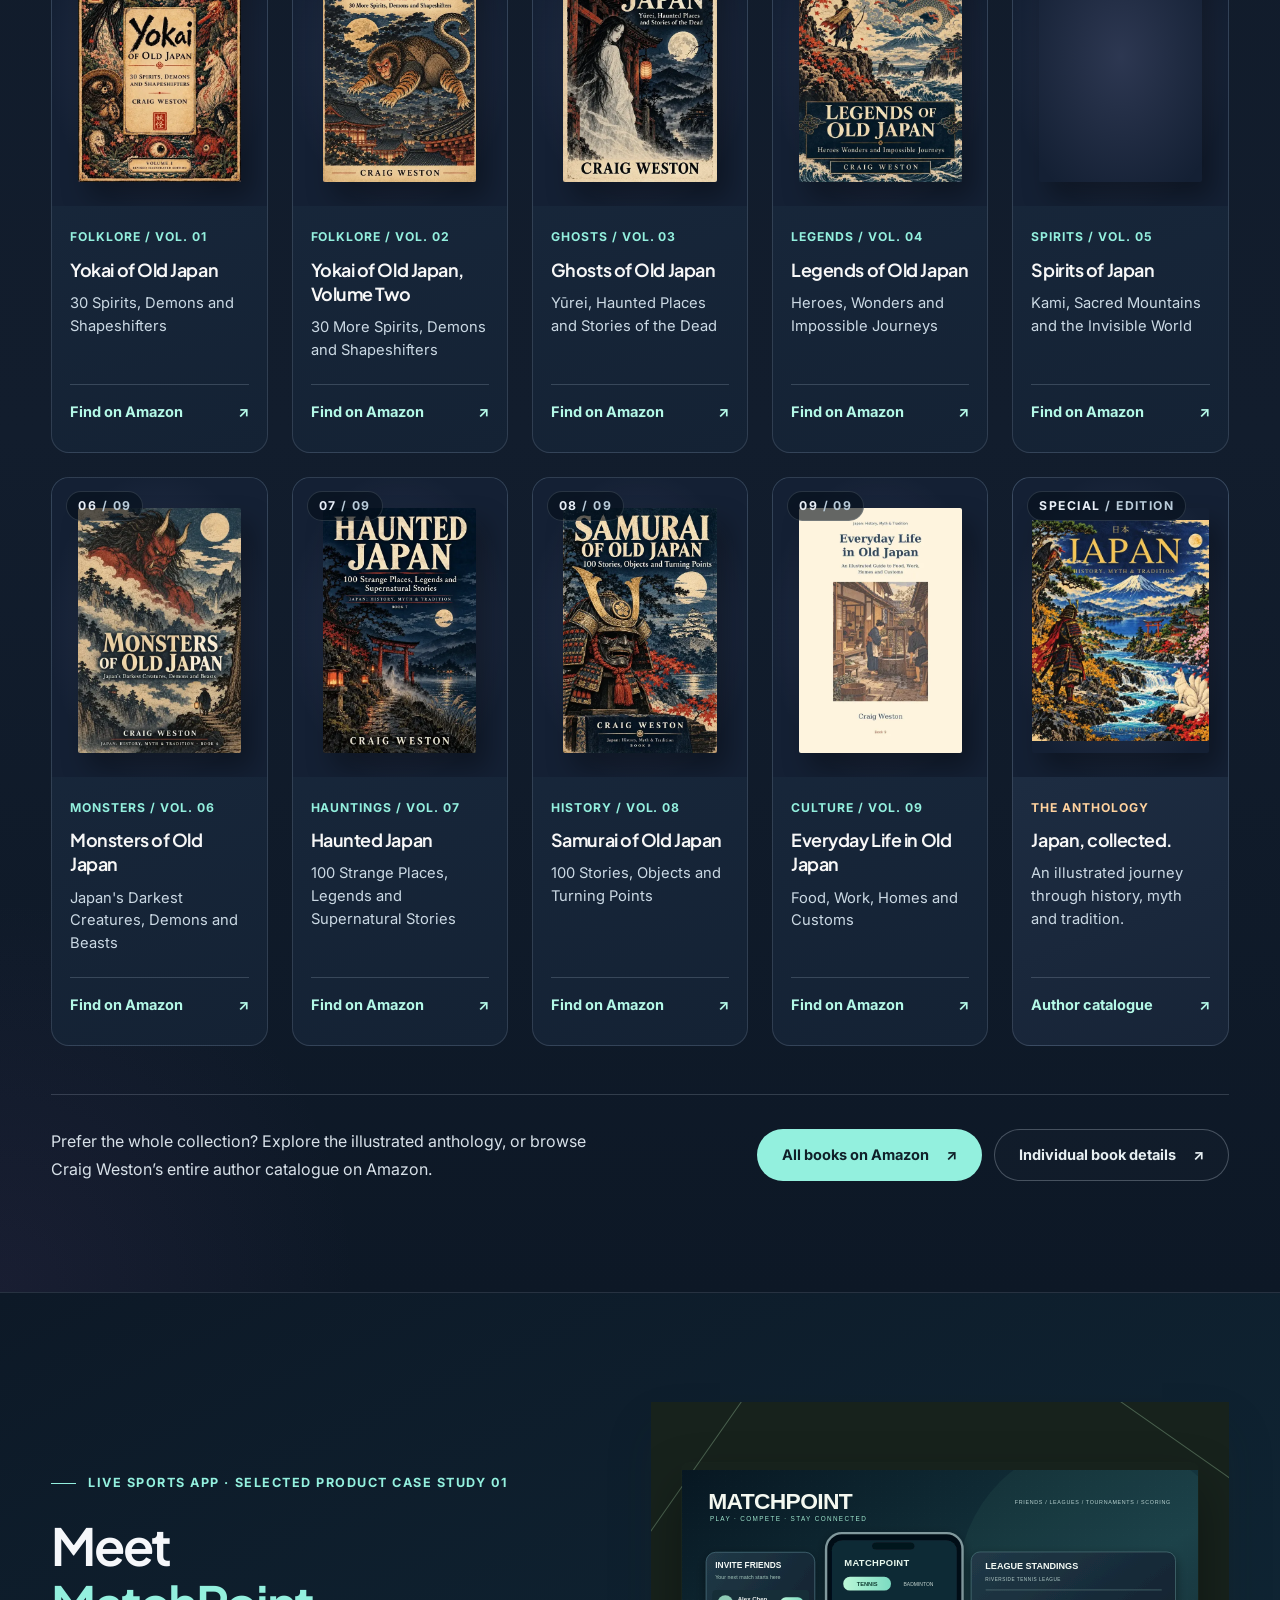
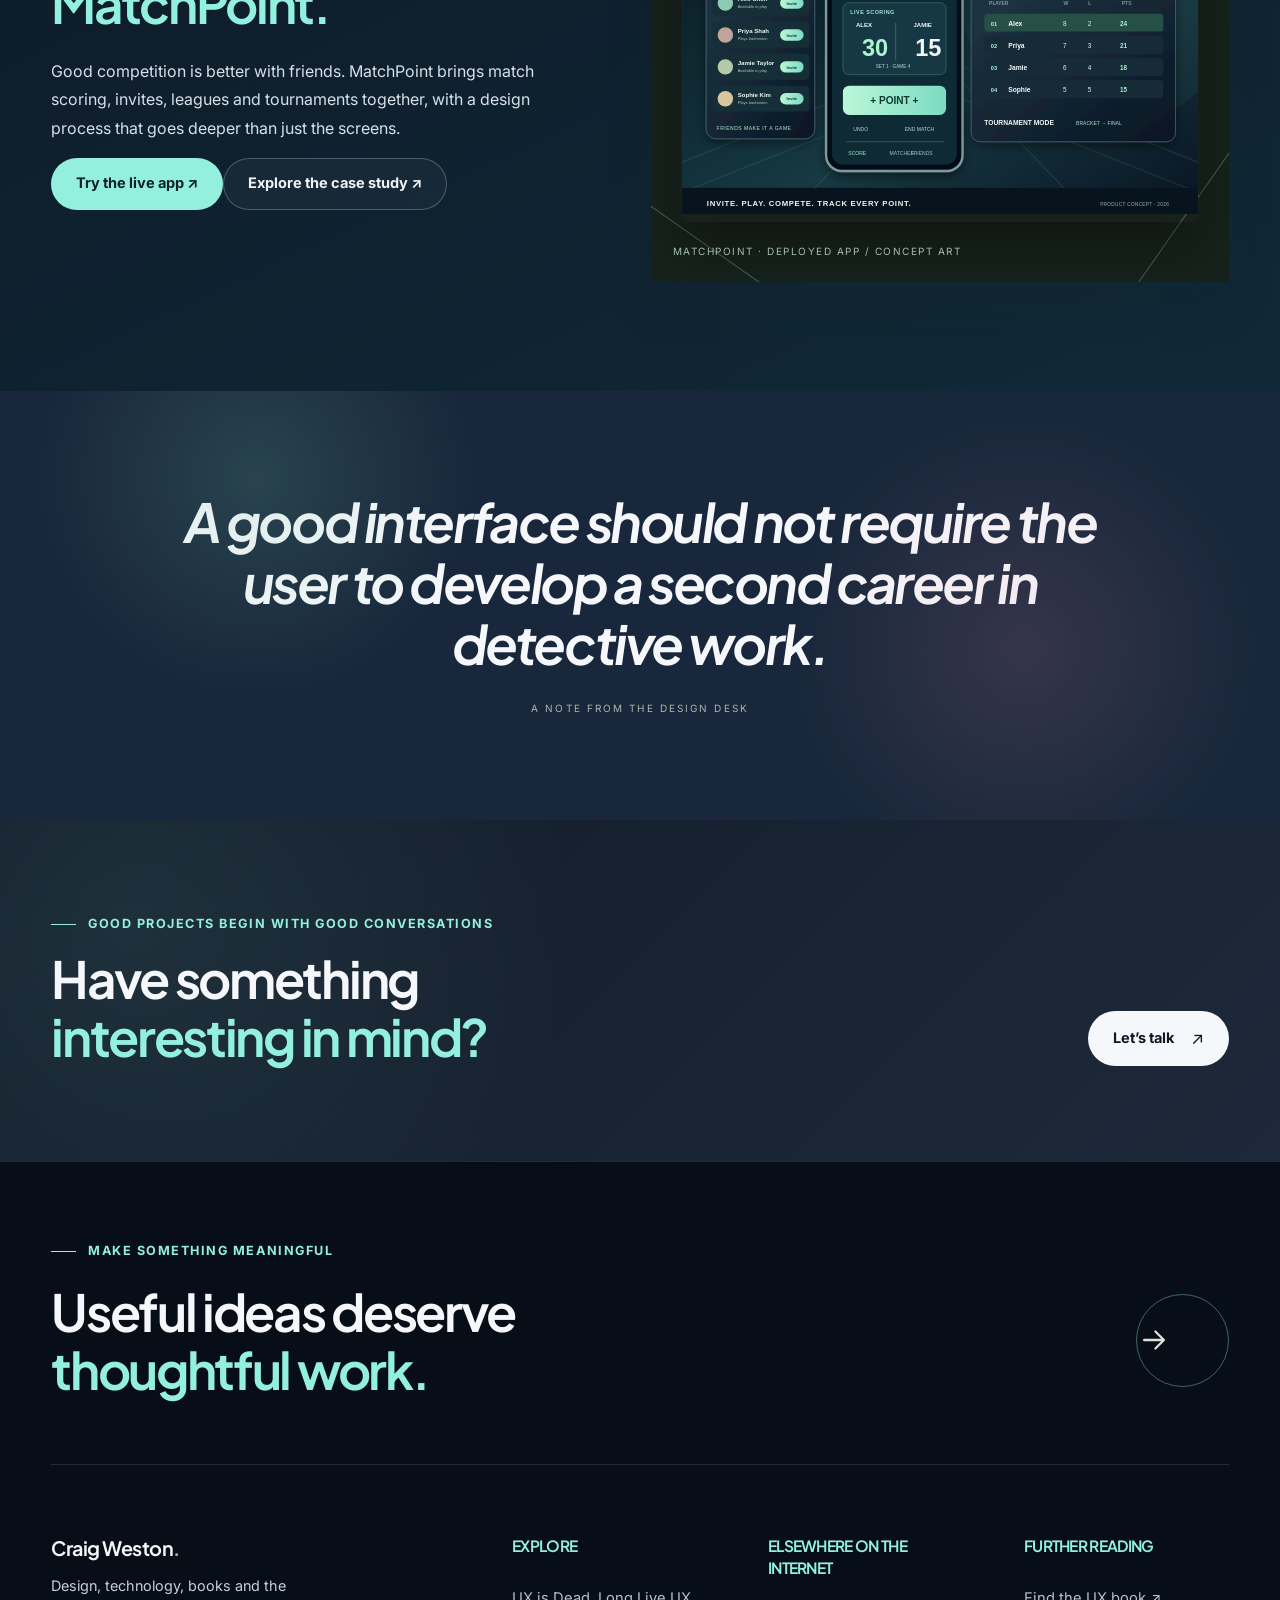
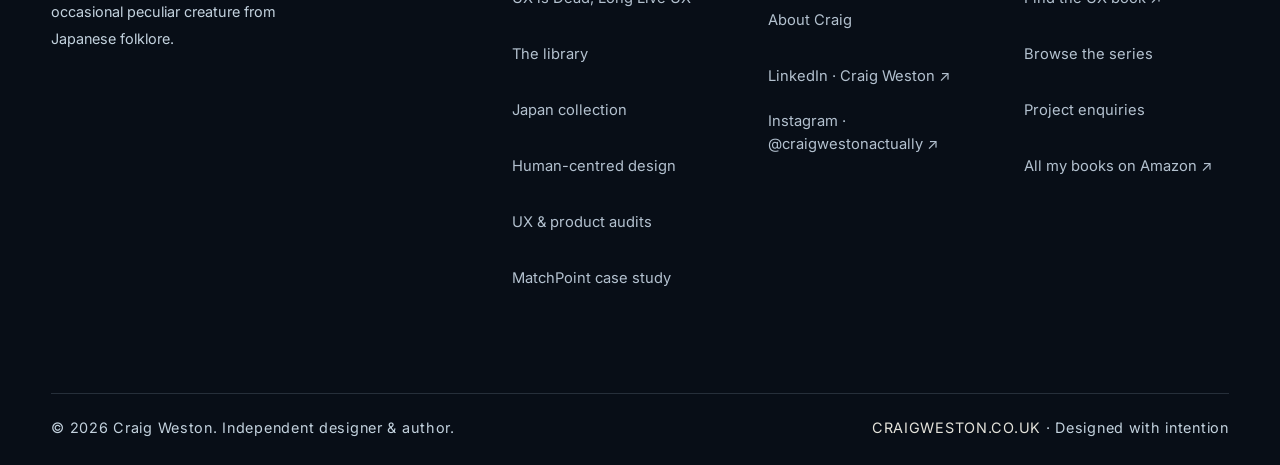
==== commit 5ceab5d7: "Improve Craig Weston branded search metadata and unified author identity markup" ====
--- a/public/index.html
+++ b/public/index.html
@@ -1,6 +1,6 @@
 <!DOCTYPE html>
 
-<html lang="en-GB"><head><meta charset="utf-8"/><meta content="width=device-width,initial-scale=1" name="viewport"/><meta content="#1c2827" name="theme-color"/><title>Craig Weston | Product Design, UX &amp; Books</title><meta content="Craig Weston is a product and UX designer, researcher and author. Explore his book UX Is Dead, Long Live UX, MatchPoint product work and the Japan: History, Myth &amp; Tradition collection." name="description"/><meta content="index,follow,max-image-preview:large" name="robots"/><link href="https://craigweston.co.uk/" rel="canonical"/><link href="assets/favicon.svg" rel="icon" type="image/svg+xml"/><link rel="stylesheet" href="site.min.css"/><link rel="stylesheet" href="audit-service.css"/><meta content="website" property="og:type"/><meta content="Craig Weston" property="og:site_name"/><meta content="Craig Weston | Product Design, UX &amp; Books" property="og:title"/><meta content="Craig Weston is a product and UX designer, researcher and author. Explore his book UX Is Dead, Long Live UX, MatchPoint product work and the Japan: History, Myth &amp; Tradition collection." property="og:description"/><meta content="https://craigweston.co.uk/" property="og:url"/><meta content="https://craigweston.co.uk/assets/japan-anthology.webp" property="og:image"/><meta content="summary_large_image" name="twitter:card"/><script type="application/ld+json">{"@context":"https://schema.org","@type":"Person","name":"Craig Weston","url":"https://craigweston.co.uk/","jobTitle":"Product and UX Designer, Author","sameAs":["https://www.linkedin.com/in/craig-weston/","https://www.instagram.com/craigwestonactually/"],"@id":"https://craigweston.co.uk/#person"}</script><link href="https://fonts.googleapis.com" rel="preconnect"/><link crossorigin="anonymous" href="https://fonts.gstatic.com" rel="preconnect"/><link href="https://fonts.googleapis.com/css2?family=Inter:wght@400;500;600;700&amp;family=Plus+Jakarta+Sans:wght@400;500;600;700;800&amp;family=Noto+Sans+JP:wght@400;500;700&amp;display=swap" rel="stylesheet"/><meta name="author" content="Craig Weston"/><meta property="og:site_name" content="Craig Weston"/><meta property="og:locale" content="en_GB"/><meta property="og:image:alt" content="Home — Craig Weston"/><meta property="og:image:width" content="1280"/><meta property="og:image:height" content="1600"/><meta name="twitter:title" content="Craig Weston | Product Design, UX &amp; Books"/><meta name="twitter:description" content="Craig Weston is a product and UX designer, researcher and author. Explore his book UX Is Dead, Long Live UX, MatchPoint product work and the Japan: History, Myth &amp; Tradition collection."/><meta name="twitter:image" content="https://craigweston.co.uk/assets/japan-anthology.webp"/><script type="application/ld+json">{"@context":"https://schema.org","@type":"WebSite","@id":"https://craigweston.co.uk/#website","name":"Craig Weston","url":"https://craigweston.co.uk/","inLanguage":"en-GB","publisher":{"@id":"https://craigweston.co.uk/#person"}}</script><link rel="preload" href="assets/hero-ux-japan.webp" as="image" fetchpriority="high"/></head><body><div class="scroll-meter" aria-hidden="true"><span id="scroll-meter-fill"></span></div><a class="skip-link" href="#main-content">Skip to main content</a><header class="site-header"><div class="header-inner"><a aria-label="Craig Weston homepage" class="brand" href="index.html"><span class="brand-mark">cw</span><span class="brand-text">CRAIG WESTON<small>DESIGNER / AUTHOR</small></span></a><nav aria-label="Primary navigation" class="nav-links" id="nav-links"><a aria-current="page" class="active" data-nav="index.html" href="index.html">Home</a><a data-nav="design.html" href="design.html">Design</a><a data-nav="ux-audits.html" href="ux-audits.html">UX Audits</a><a data-nav="matchpoint.html" href="matchpoint.html">Work</a><a data-nav="books.html" href="books.html">Books</a><a data-nav="about.html" href="about.html">About</a></nav><div class="nav-actions"><div aria-label="Social links" class="social-mini"><a aria-label="Instagram @craigwestonactually" class="social-mini-link" href="https://www.instagram.com/craigwestonactually/" rel="noopener noreferrer" target="_blank"><svg aria-hidden="true" fill="none" stroke="currentColor" stroke-linecap="round" stroke-linejoin="round" stroke-width="1.7" viewbox="0 0 24 24"><rect height="18" rx="5" width="18" x="3" y="3"></rect><circle cx="12" cy="12" r="4"></circle><path d="M17.5 6.5h.01"></path></svg></a><a aria-label="Craig Weston on LinkedIn" class="social-mini-link" href="https://www.linkedin.com/in/craig-weston/" rel="noopener noreferrer" target="_blank"><svg aria-hidden="true" fill="currentColor" viewbox="0 0 24 24"><path d="M5.2 8H2.3v13h2.9zm.2-4A1.7 1.7 0 1 0 2 4a1.7 1.7 0 0 0 3.4 0ZM21 13.4c0-3.5-1.9-5.1-4.4-5.1a3.8 3.8 0 0 0-3.4 1.9V8H10v13h3.2v-7.2c0-1.9.4-3.6 2.6-3.6s2.2 2 2.2 3.7V21H21z"></path></svg></a></div><a class="top-contact" href="about.html#contact">Let’s work together <span>↗</span></a><button aria-controls="nav-links" aria-expanded="false" aria-label="Open navigation menu" class="menu-toggle" id="menu-toggle" type="button">☰</button></div></div></header><main id="main-content" tabindex="-1"><section class="hero grain"><div class="hero-shell"><div class="hero-copy"><div class="eyebrow">CRAIG WESTON / DESIGNER · AUTHOR · CURIOUS HUMAN</div><h1>Thoughtful<br/><em>by design.</em><br/>Curious<br/>by nature.</h1><p class="hero-intro">I’m Craig Weston. I design digital products for people with better things to do than fight a confusing interface. I also write about UX and Japanese folklore, because apparently one rabbit hole wasn’t enough.</p><div class="hero-buttons"><a class="btn btn-cream" href="ux-book.html">My UX book <span class="arrow">↗</span></a><a class="btn btn-white-outline" href="matchpoint.html">Explore the work <span class="arrow">↗</span></a></div><div class="hero-foot">DESIGN MEETS CURIOSITY <span>01 / 04</span></div></div><div class="hero-visual"><div class="hero-image"></div><span class="vertical-note">日本 · 美と物語</span><span class="hero-number">A PERSONAL DIGITAL JOURNAL · 2026</span></div></div></section>
+<html lang="en-GB"><head><meta charset="utf-8"/><meta content="width=device-width,initial-scale=1" name="viewport"/><meta content="#1c2827" name="theme-color"/><title>Craig Weston | UX &amp; Product Designer, Consultant &amp; Author</title><meta content="Craig Weston is a UK-based UX and product designer, consultant and author. Explore digital product design, independent UX audits, MatchPoint and books about UX and Japan." name="description"/><meta content="index,follow,max-image-preview:large" name="robots"/><link href="https://craigweston.co.uk/" rel="canonical"/><link href="assets/favicon.svg" rel="icon" type="image/svg+xml"/><link rel="stylesheet" href="site.min.css"/><link rel="stylesheet" href="audit-service.css"/><meta content="website" property="og:type"/><meta content="Craig Weston" property="og:site_name"/><meta content="Craig Weston | UX &amp; Product Designer, Consultant &amp; Author" property="og:title"/><meta content="Craig Weston is a UK-based UX and product designer, consultant and author. Explore digital product design, independent UX audits, MatchPoint and books about UX and Japan." property="og:description"/><meta content="https://craigweston.co.uk/" property="og:url"/><meta content="https://craigweston.co.uk/assets/portrait-cutout.webp" property="og:image"/><meta content="summary_large_image" name="twitter:card"/><script type="application/ld+json">{"@context":"https://schema.org","@type":"Person","name":"Craig Weston","url":"https://craigweston.co.uk/","jobTitle":"Product and UX Designer, Author","sameAs":["https://www.linkedin.com/in/craig-weston/","https://www.instagram.com/craigwestonactually/","https://www.amazon.co.uk/stores/Craig-Weston/author/B0HLZSSBYQ/allbooks"],"@id":"https://craigweston.co.uk/#person","description":"UK-based UX and product designer, consultant and author of UX Is Dead, Long Live UX and the Japan: History, Myth & Tradition book series.","image":"https://craigweston.co.uk/assets/portrait-cutout.webp","knowsAbout":["User experience design","Digital product design","UX audits","Digital service design","Japanese folklore writing"]}</script><link href="https://fonts.googleapis.com" rel="preconnect"/><link crossorigin="anonymous" href="https://fonts.gstatic.com" rel="preconnect"/><link href="https://fonts.googleapis.com/css2?family=Inter:wght@400;500;600;700&amp;family=Plus+Jakarta+Sans:wght@400;500;600;700;800&amp;family=Noto+Sans+JP:wght@400;500;700&amp;display=swap" rel="stylesheet"/><meta name="author" content="Craig Weston"/><meta property="og:site_name" content="Craig Weston"/><meta property="og:locale" content="en_GB"/><meta property="og:image:alt" content="Portrait of Craig Weston, UX and product designer and author"/><meta property="og:image:width" content="720"/><meta property="og:image:height" content="720"/><meta name="twitter:title" content="Craig Weston | UX &amp; Product Designer, Consultant &amp; Author"/><meta name="twitter:description" content="Craig Weston is a UK-based UX and product designer, consultant and author. Explore digital product design, independent UX audits, MatchPoint and books about UX and Japan."/><meta name="twitter:image" content="https://craigweston.co.uk/assets/portrait-cutout.webp"/><script type="application/ld+json">{"@context":"https://schema.org","@type":"WebSite","@id":"https://craigweston.co.uk/#website","name":"Craig Weston","url":"https://craigweston.co.uk/","inLanguage":"en-GB","publisher":{"@id":"https://craigweston.co.uk/#person"}}</script><link rel="preload" href="assets/hero-ux-japan.webp" as="image" fetchpriority="high"/></head><body><div class="scroll-meter" aria-hidden="true"><span id="scroll-meter-fill"></span></div><a class="skip-link" href="#main-content">Skip to main content</a><header class="site-header"><div class="header-inner"><a aria-label="Craig Weston homepage" class="brand" href="index.html"><span class="brand-mark">cw</span><span class="brand-text">CRAIG WESTON<small>DESIGNER / AUTHOR</small></span></a><nav aria-label="Primary navigation" class="nav-links" id="nav-links"><a aria-current="page" class="active" data-nav="index.html" href="index.html">Home</a><a data-nav="design.html" href="design.html">Design</a><a data-nav="ux-audits.html" href="ux-audits.html">UX Audits</a><a data-nav="matchpoint.html" href="matchpoint.html">Work</a><a data-nav="books.html" href="books.html">Books</a><a data-nav="about.html" href="about.html">About</a></nav><div class="nav-actions"><div aria-label="Social links" class="social-mini"><a aria-label="Instagram @craigwestonactually" class="social-mini-link" href="https://www.instagram.com/craigwestonactually/" rel="noopener noreferrer" target="_blank"><svg aria-hidden="true" fill="none" stroke="currentColor" stroke-linecap="round" stroke-linejoin="round" stroke-width="1.7" viewbox="0 0 24 24"><rect height="18" rx="5" width="18" x="3" y="3"></rect><circle cx="12" cy="12" r="4"></circle><path d="M17.5 6.5h.01"></path></svg></a><a aria-label="Craig Weston on LinkedIn" class="social-mini-link" href="https://www.linkedin.com/in/craig-weston/" rel="noopener noreferrer" target="_blank"><svg aria-hidden="true" fill="currentColor" viewbox="0 0 24 24"><path d="M5.2 8H2.3v13h2.9zm.2-4A1.7 1.7 0 1 0 2 4a1.7 1.7 0 0 0 3.4 0ZM21 13.4c0-3.5-1.9-5.1-4.4-5.1a3.8 3.8 0 0 0-3.4 1.9V8H10v13h3.2v-7.2c0-1.9.4-3.6 2.6-3.6s2.2 2 2.2 3.7V21H21z"></path></svg></a></div><a class="top-contact" href="about.html#contact">Let’s work together <span>↗</span></a><button aria-controls="nav-links" aria-expanded="false" aria-label="Open navigation menu" class="menu-toggle" id="menu-toggle" type="button">☰</button></div></div></header><main id="main-content" tabindex="-1"><section class="hero grain"><div class="hero-shell"><div class="hero-copy"><div class="eyebrow">CRAIG WESTON / DESIGNER · AUTHOR · CURIOUS HUMAN</div><h1>Thoughtful<br/><em>by design.</em><br/>Curious<br/>by nature.</h1><p class="hero-intro">I’m Craig Weston, a UK-based UX and product designer, consultant and author. I help make apps, portals and digital services easier to use, and I write about UX and Japanese folklore, because apparently one rabbit hole wasn’t enough.</p><div class="hero-buttons"><a class="btn btn-cream" href="ux-book.html">My UX book <span class="arrow">↗</span></a><a class="btn btn-white-outline" href="matchpoint.html">Explore the work <span class="arrow">↗</span></a></div><div class="hero-foot">DESIGN MEETS CURIOSITY <span>01 / 04</span></div></div><div class="hero-visual"><div class="hero-image"></div><span class="vertical-note">日本 · 美と物語</span><span class="hero-number">A PERSONAL DIGITAL JOURNAL · 2026</span></div></div></section>
 <div class="intro-strip"><div class="container intro-strip-inner"><p>“Curiosity is a perfectly reasonable hobby. Mine just keeps turning into books.”</p><span>DESIGN IS A PRACTICE. CURIOSITY IS A WAY OF LIFE.</span></div></div>
 
 <section class="finish-paths section-pad" aria-labelledby="paths-title">
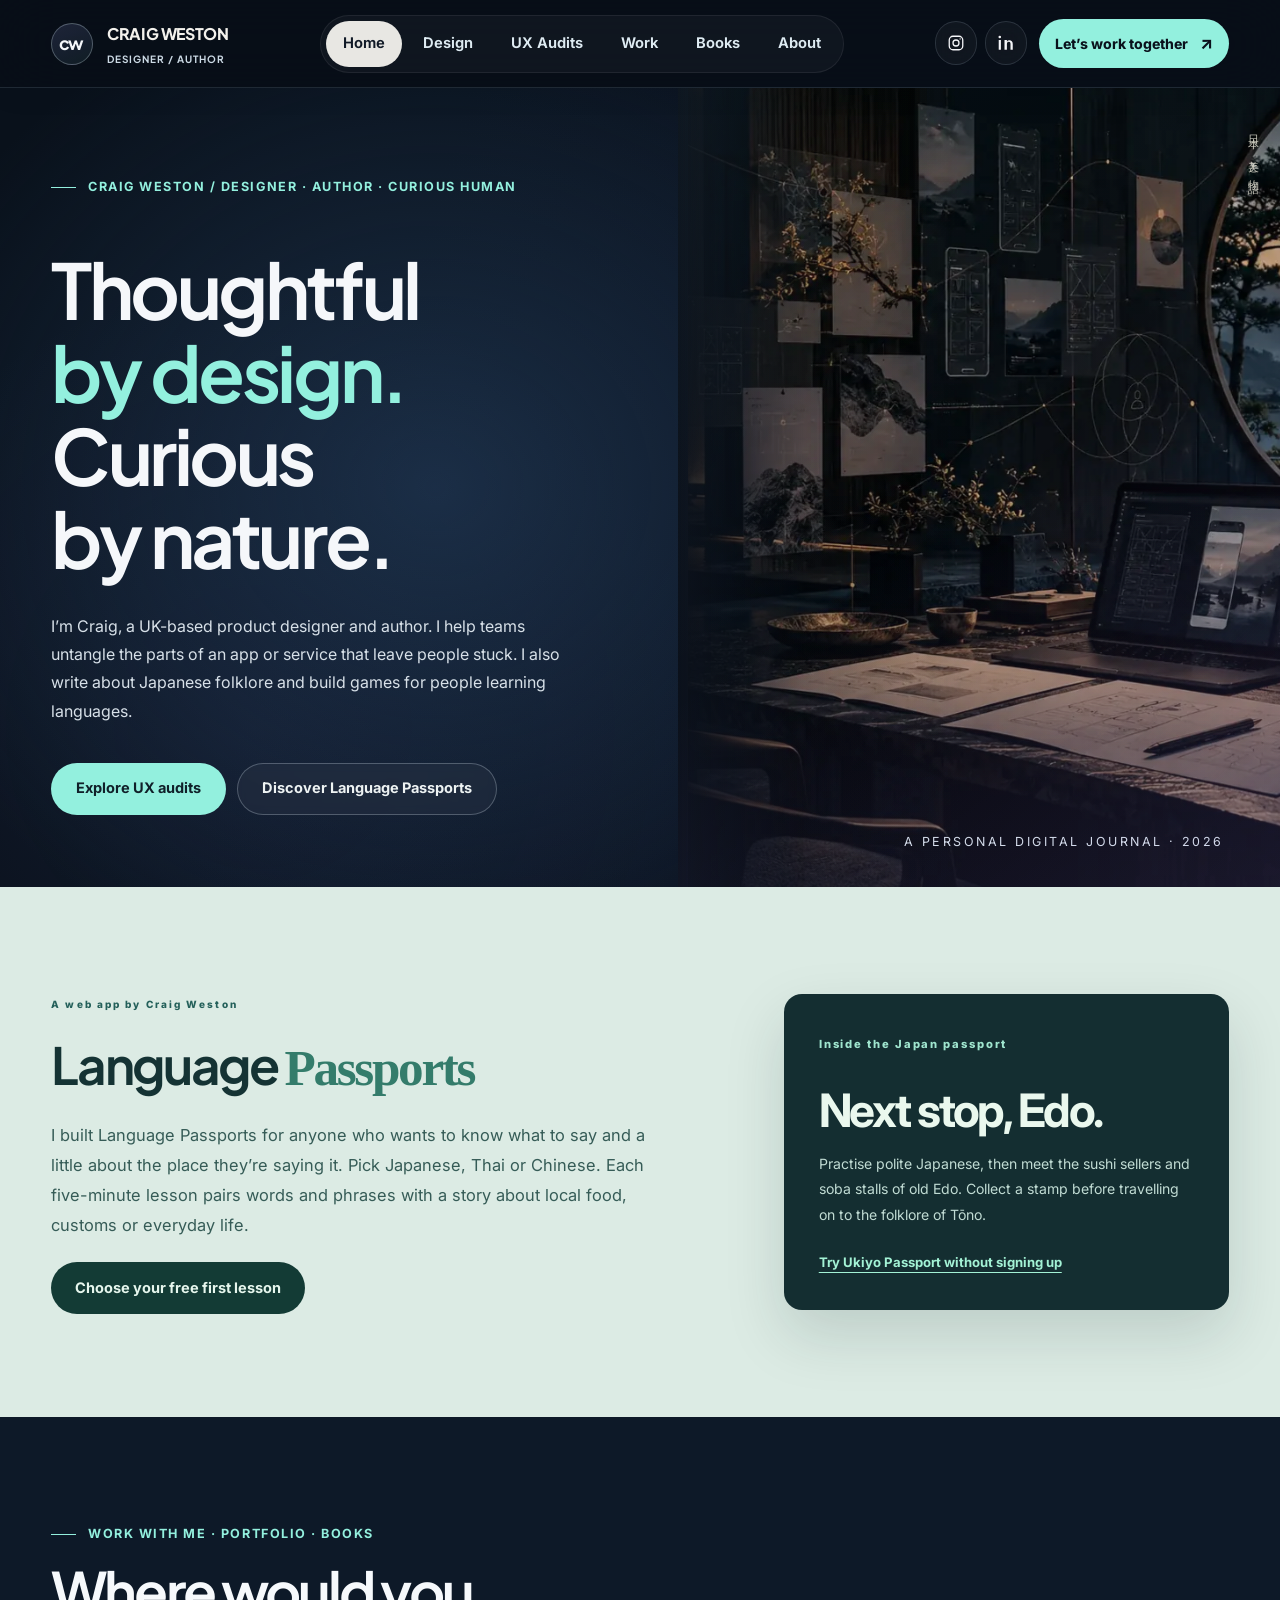
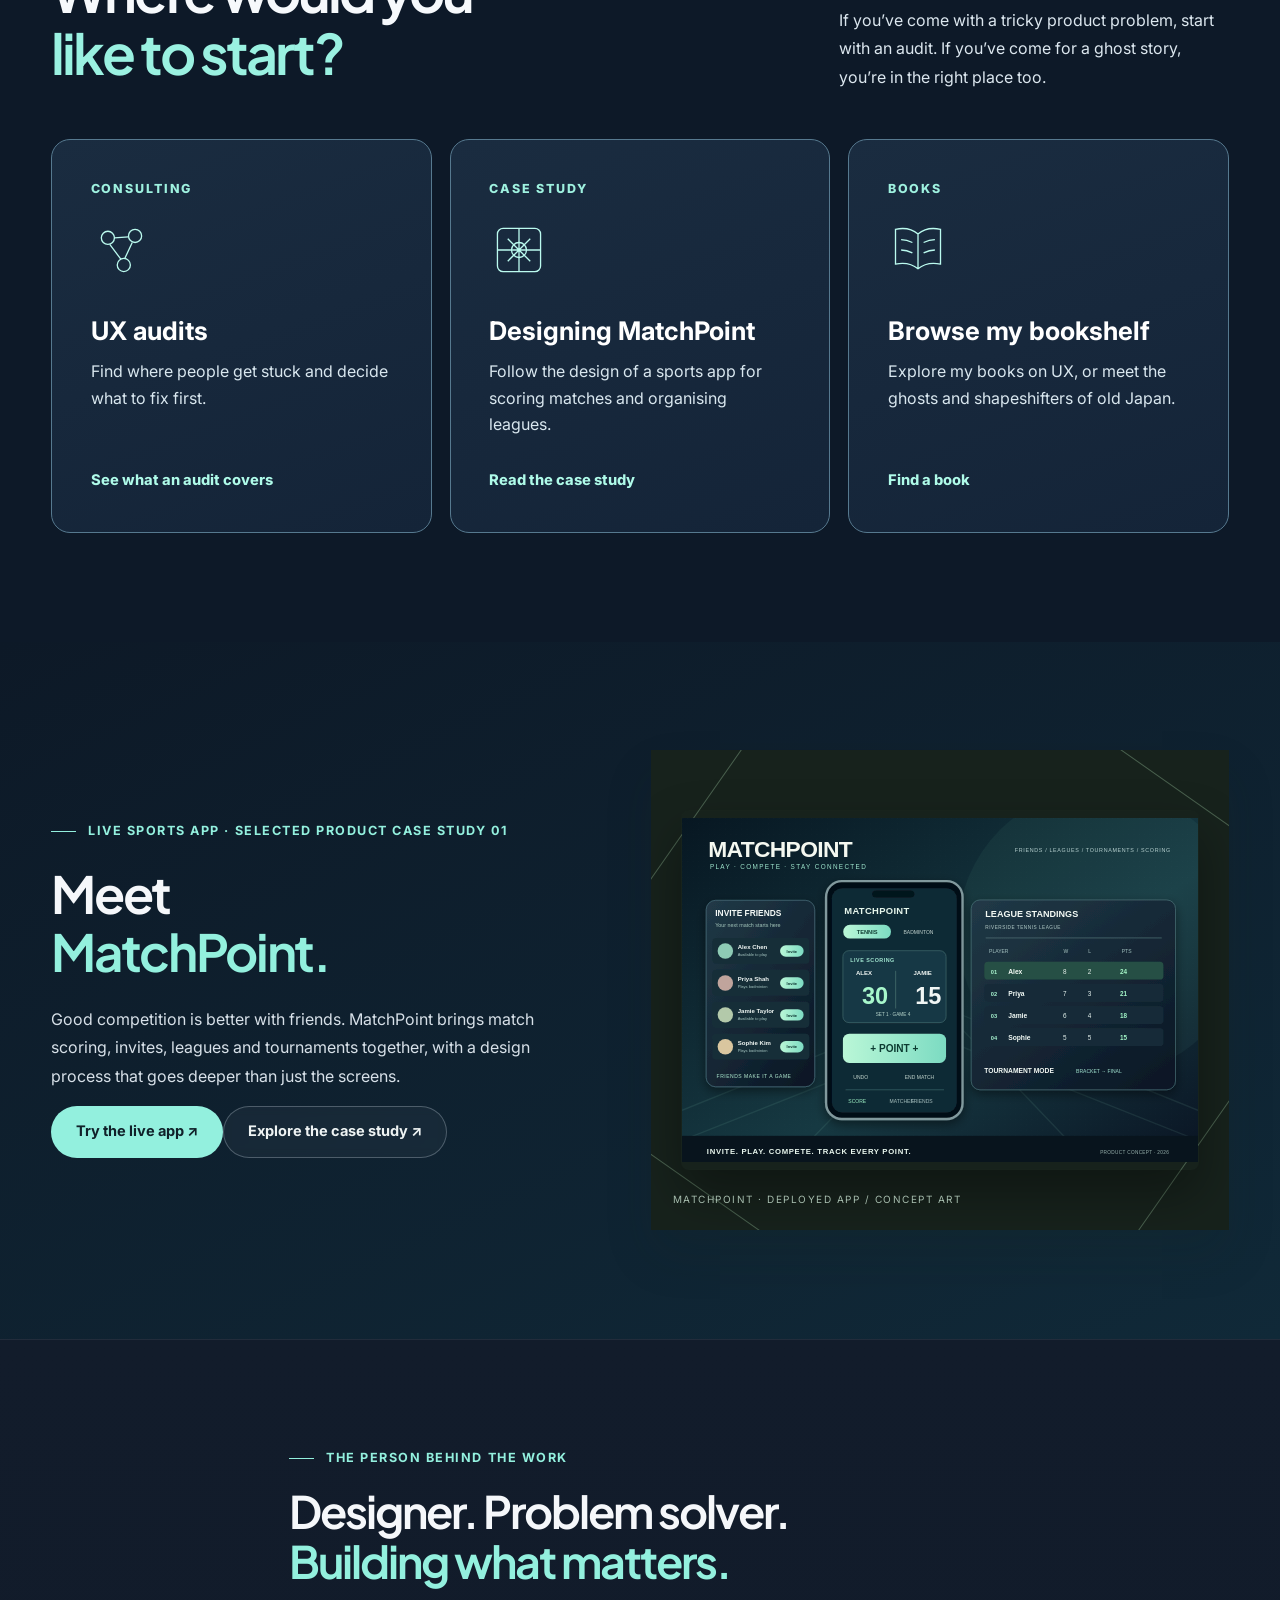
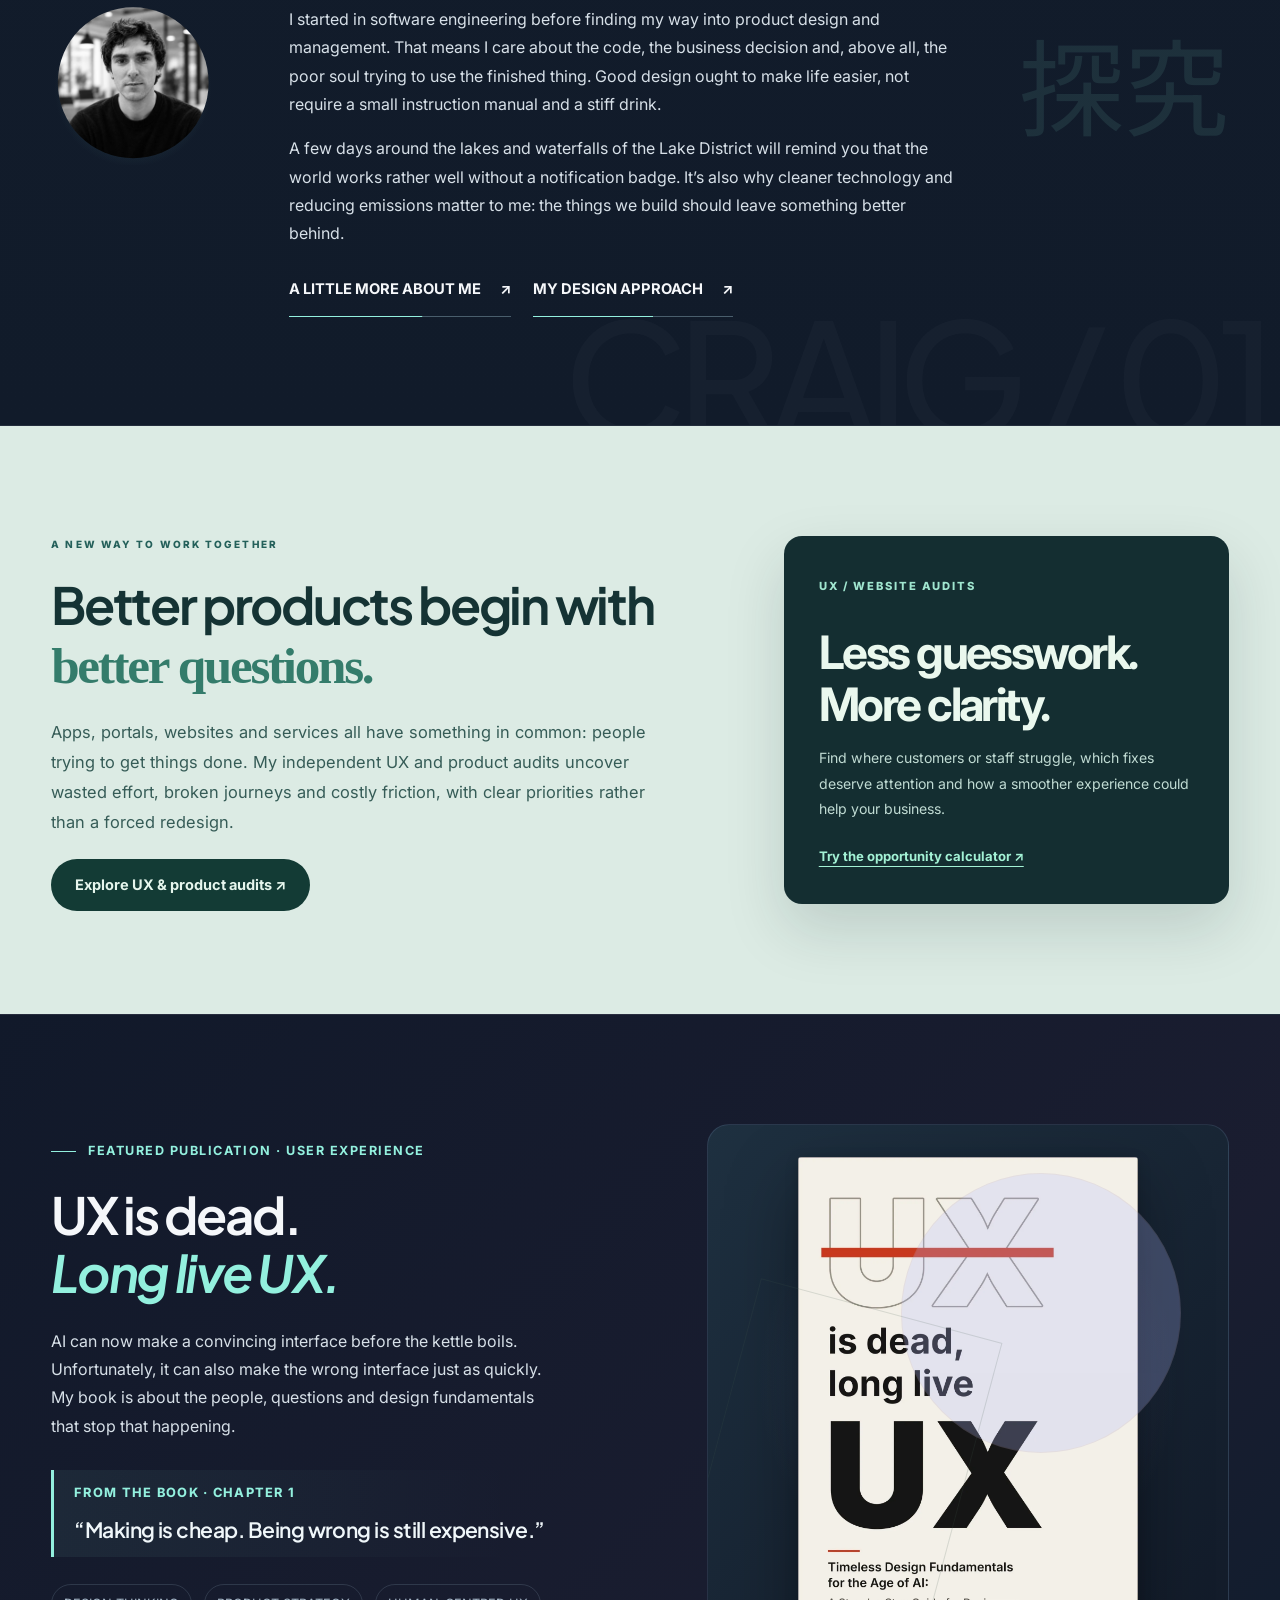
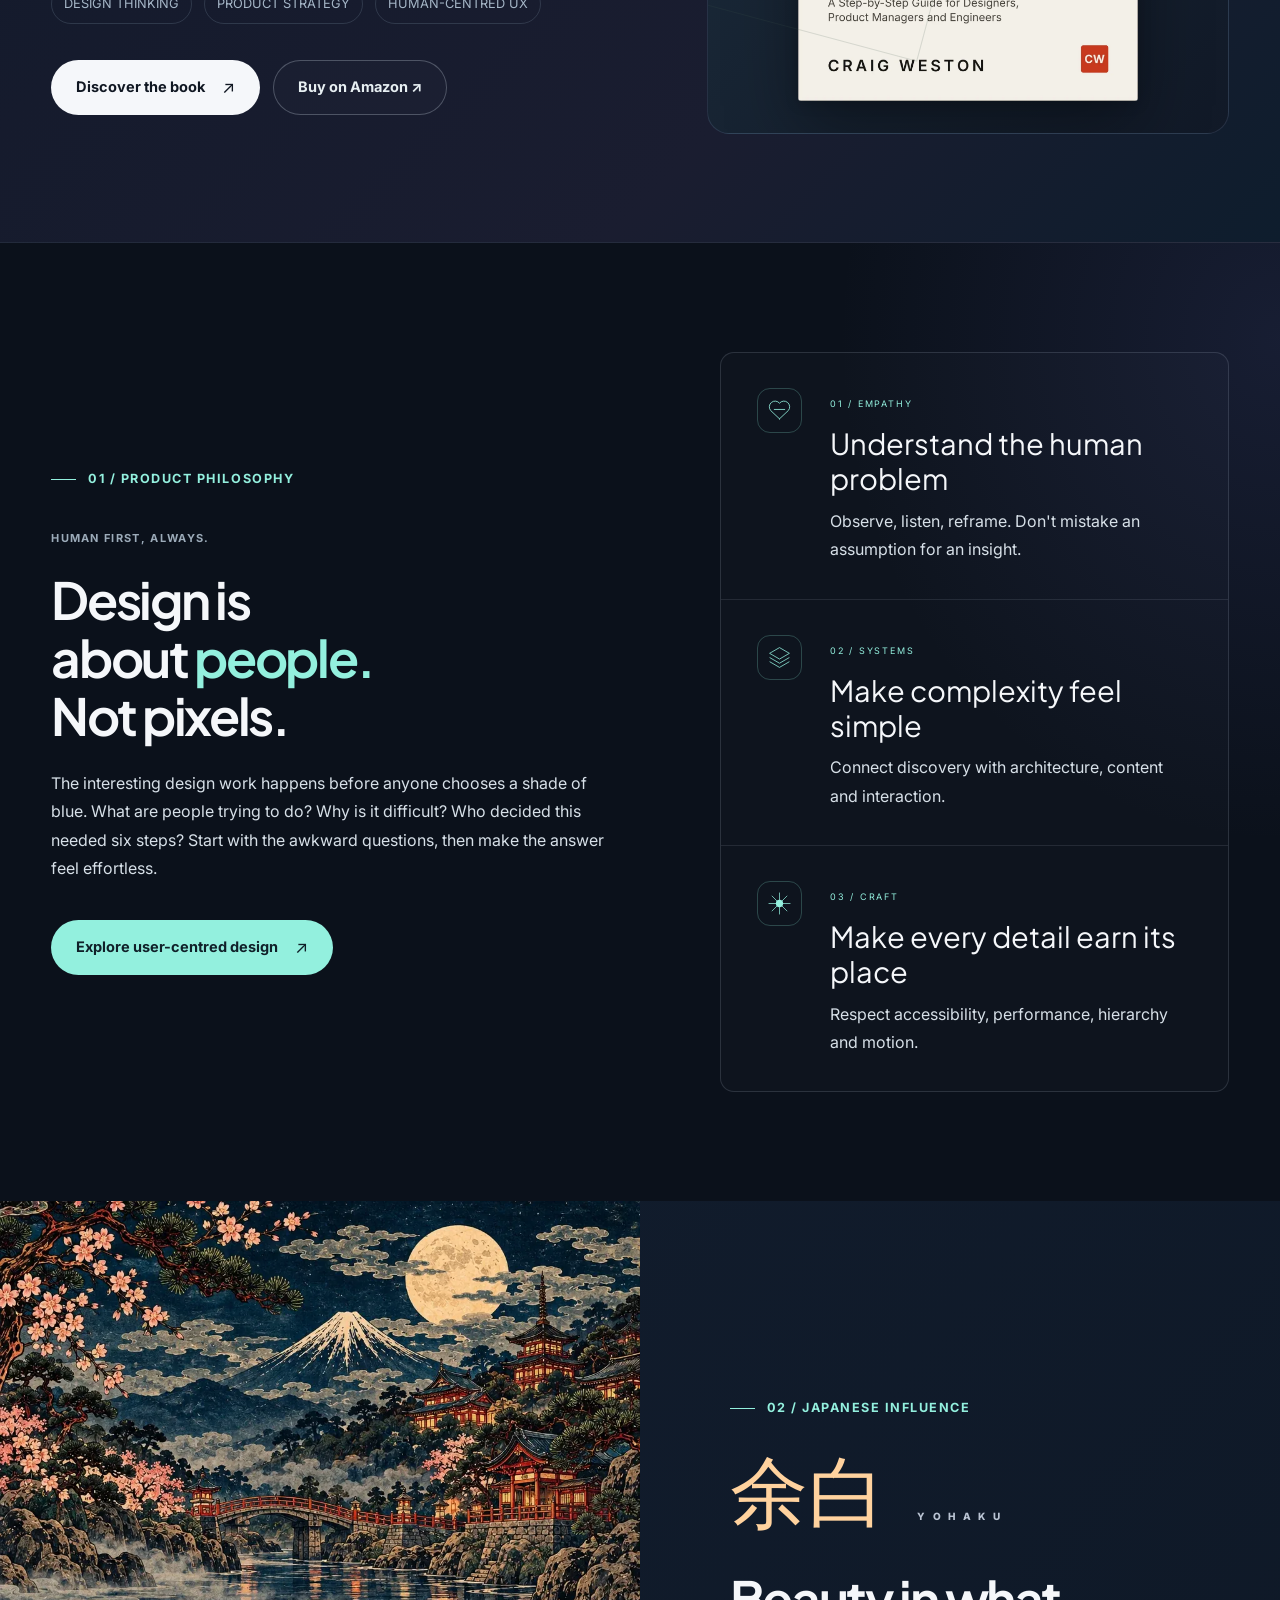
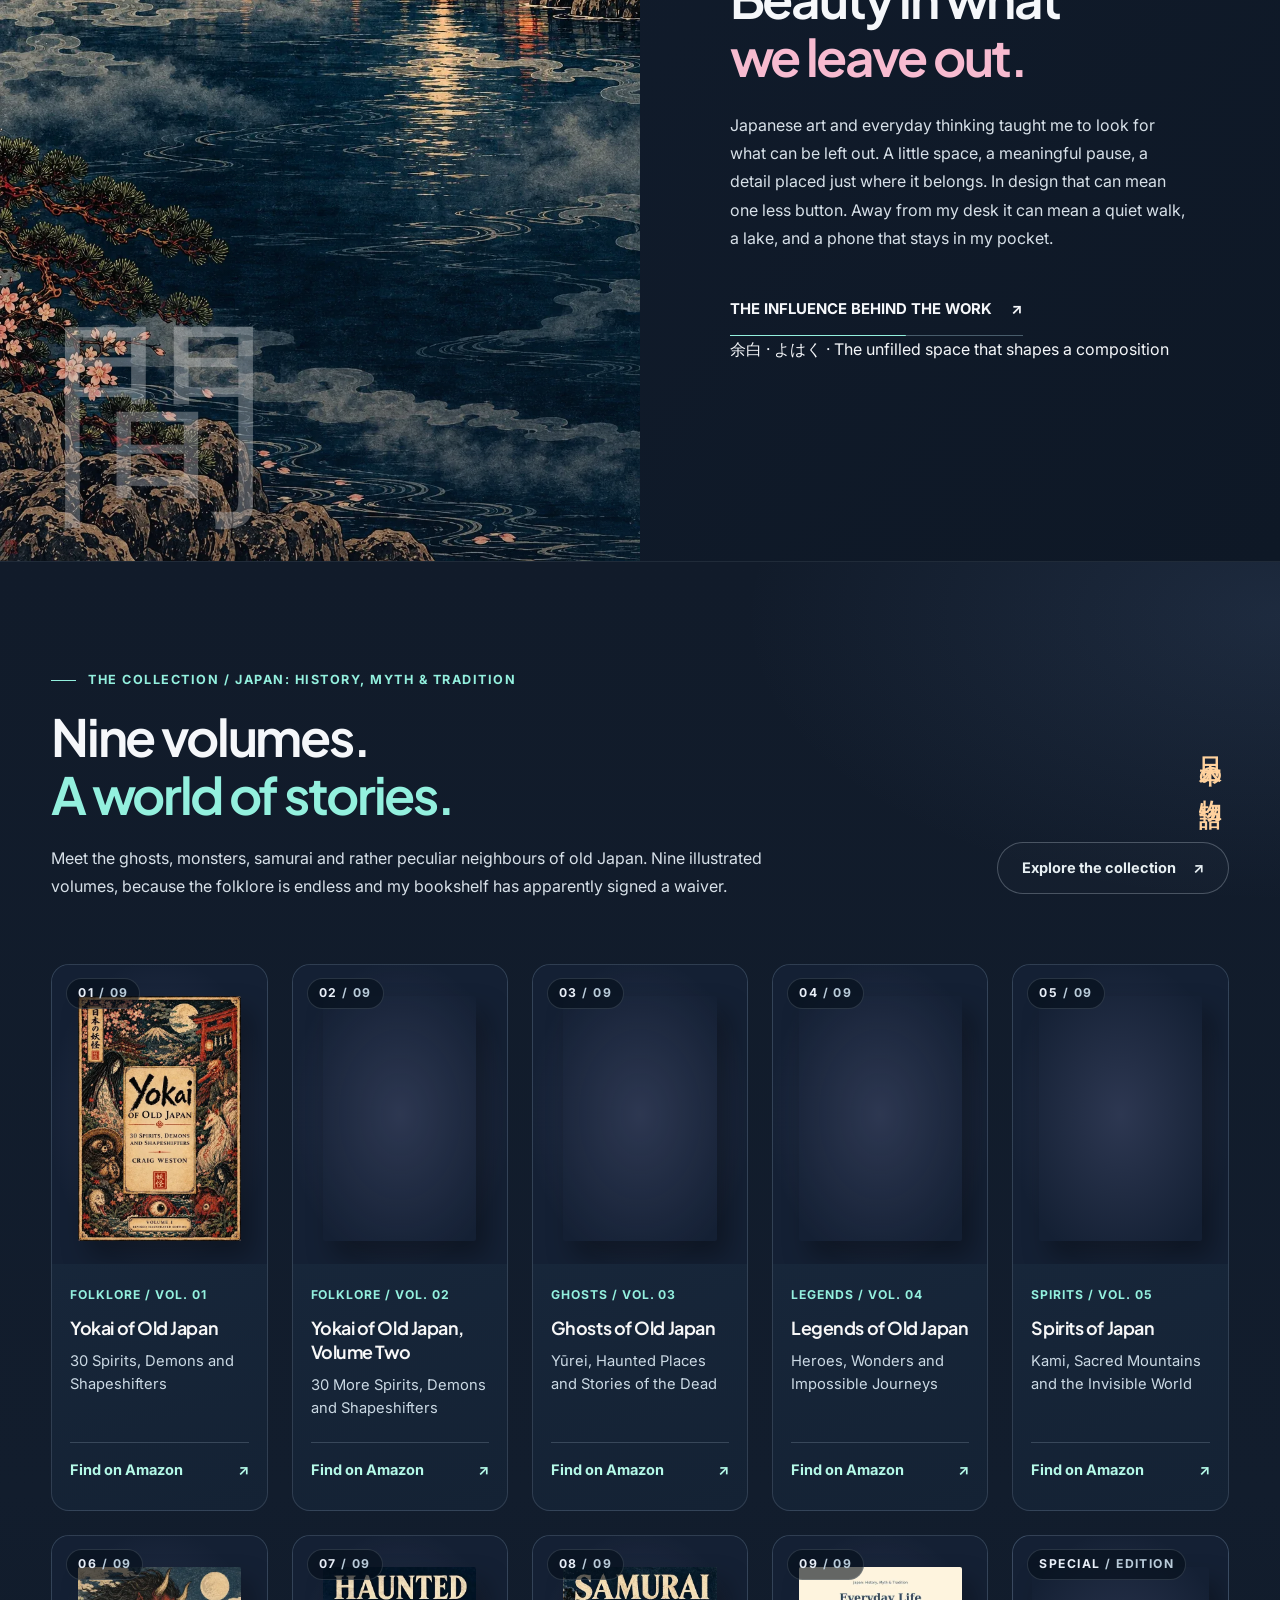
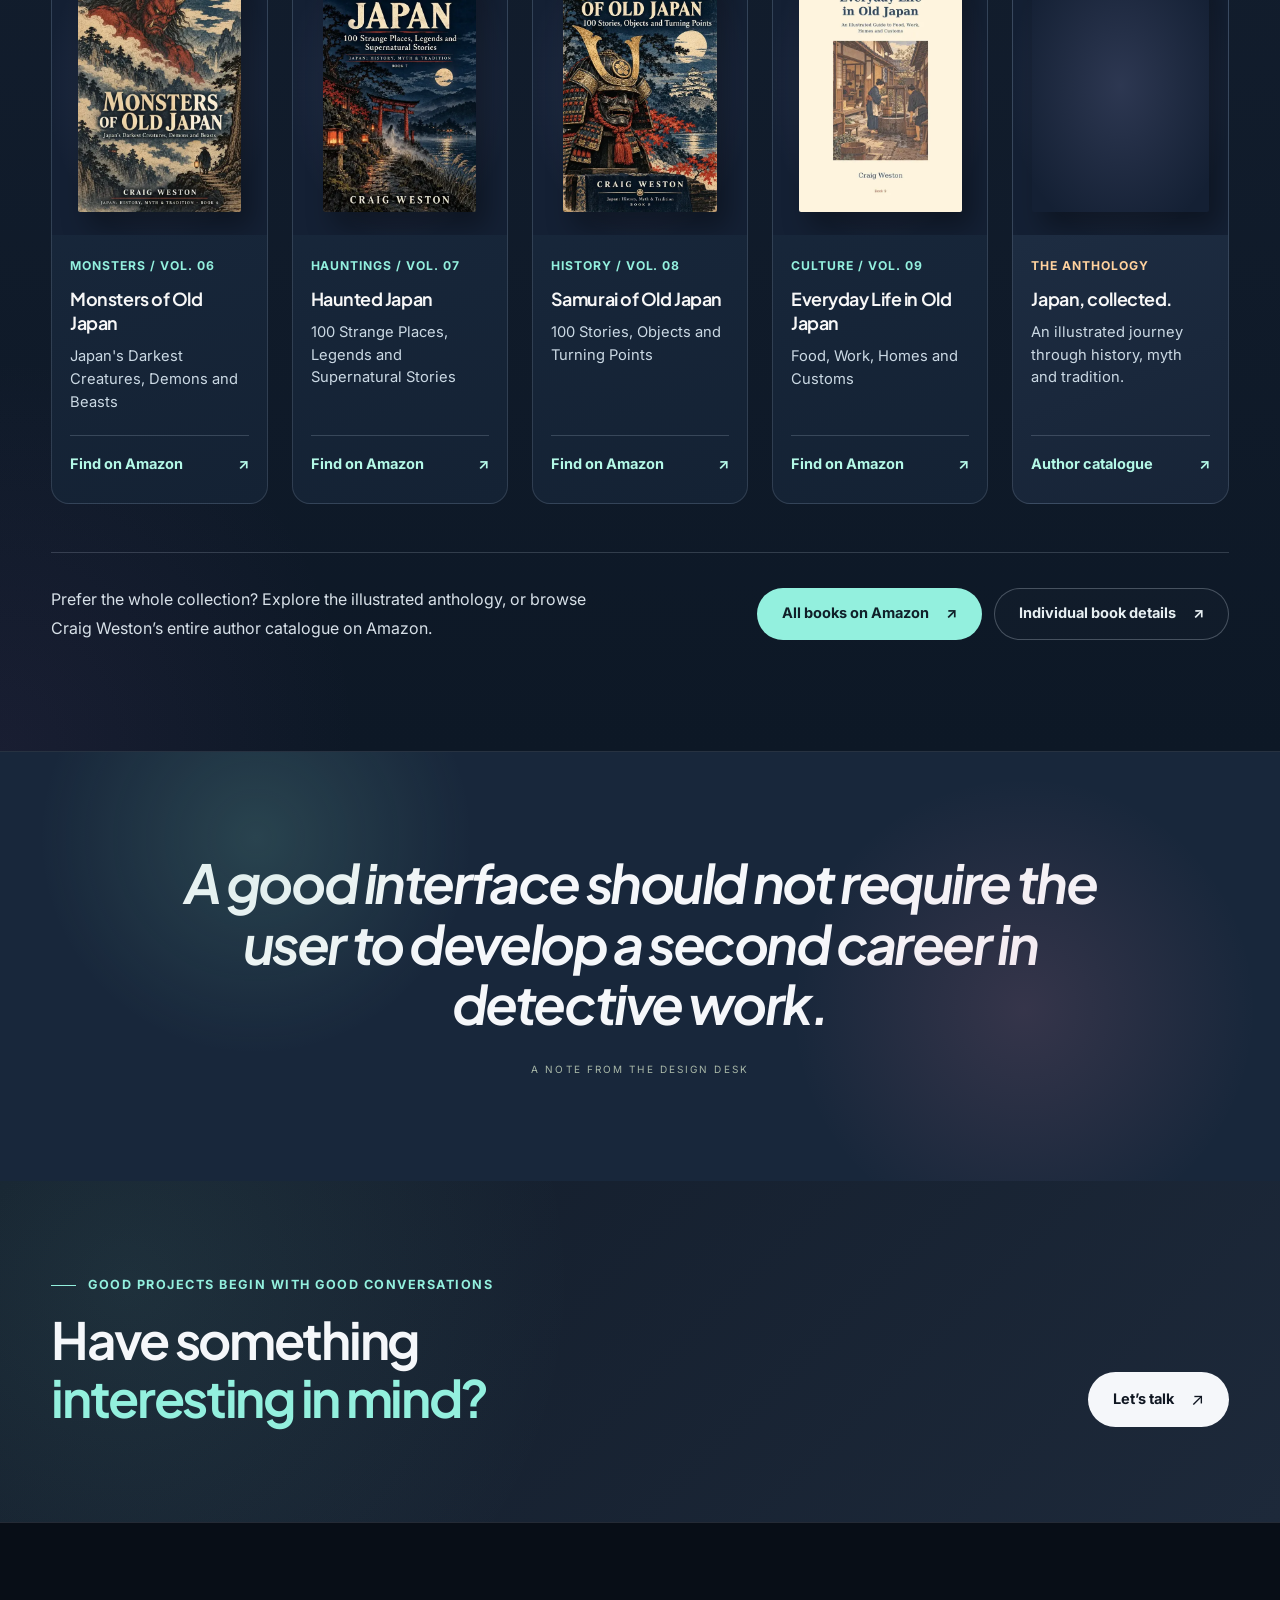
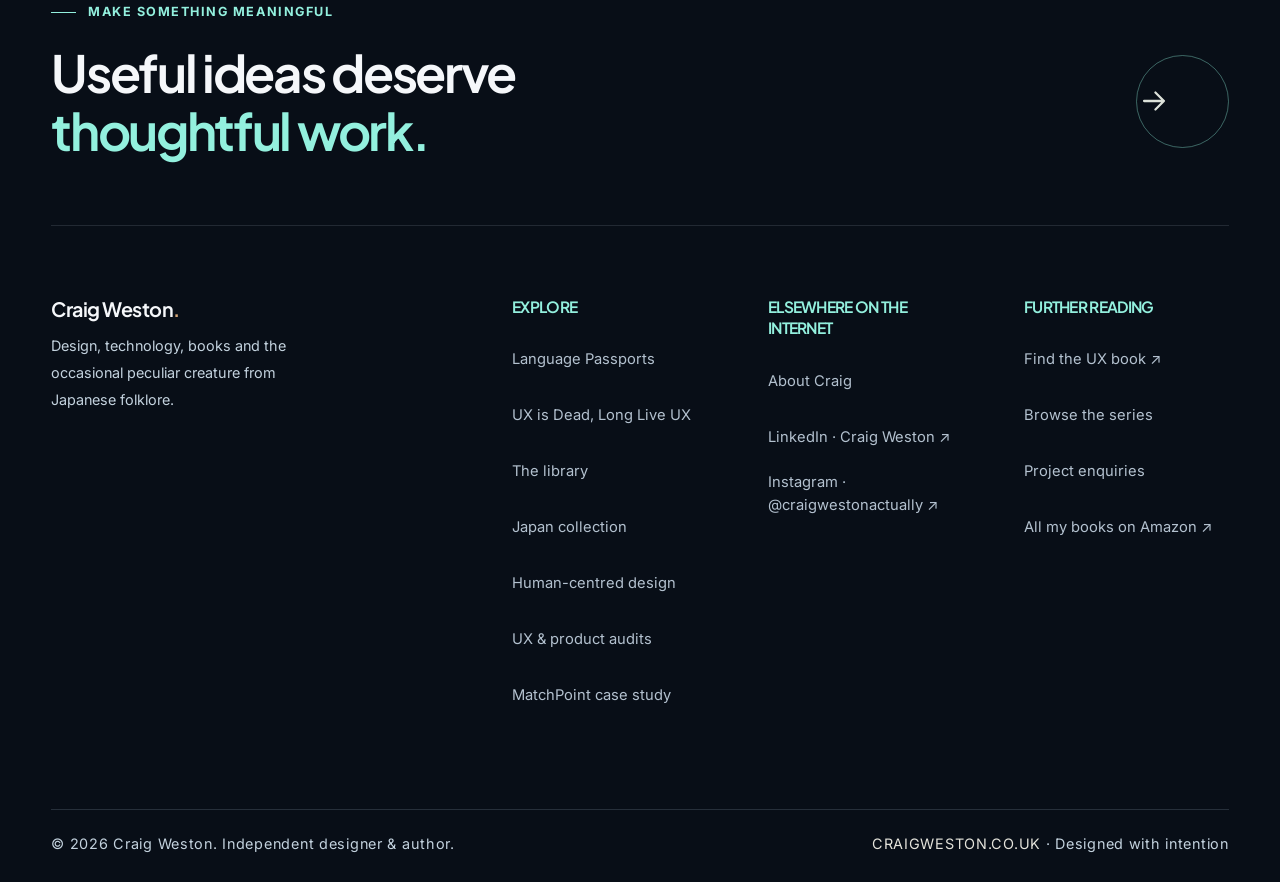
==== commit c30084a8: "Feature Language Passports and clarify homepage routes to services, work and books" ====
--- a/public/index.html
+++ b/public/index.html
@@ -1,16 +1,23 @@
 <!DOCTYPE html>
 
-<html lang="en-GB"><head><meta charset="utf-8"/><meta content="width=device-width,initial-scale=1" name="viewport"/><meta content="#1c2827" name="theme-color"/><title>Craig Weston | UX &amp; Product Designer, Consultant &amp; Author</title><meta content="Craig Weston is a UK-based UX and product designer, consultant and author. Explore digital product design, independent UX audits, MatchPoint and books about UX and Japan." name="description"/><meta content="index,follow,max-image-preview:large" name="robots"/><link href="https://craigweston.co.uk/" rel="canonical"/><link href="assets/favicon.svg" rel="icon" type="image/svg+xml"/><link rel="stylesheet" href="site.min.css"/><link rel="stylesheet" href="audit-service.css"/><meta content="website" property="og:type"/><meta content="Craig Weston" property="og:site_name"/><meta content="Craig Weston | UX &amp; Product Designer, Consultant &amp; Author" property="og:title"/><meta content="Craig Weston is a UK-based UX and product designer, consultant and author. Explore digital product design, independent UX audits, MatchPoint and books about UX and Japan." property="og:description"/><meta content="https://craigweston.co.uk/" property="og:url"/><meta content="https://craigweston.co.uk/assets/portrait-cutout.webp" property="og:image"/><meta content="summary_large_image" name="twitter:card"/><script type="application/ld+json">{"@context":"https://schema.org","@type":"Person","name":"Craig Weston","url":"https://craigweston.co.uk/","jobTitle":"Product and UX Designer, Author","sameAs":["https://www.linkedin.com/in/craig-weston/","https://www.instagram.com/craigwestonactually/","https://www.amazon.co.uk/stores/Craig-Weston/author/B0HLZSSBYQ/allbooks"],"@id":"https://craigweston.co.uk/#person","description":"UK-based UX and product designer, consultant and author of UX Is Dead, Long Live UX and the Japan: History, Myth & Tradition book series.","image":"https://craigweston.co.uk/assets/portrait-cutout.webp","knowsAbout":["User experience design","Digital product design","UX audits","Digital service design","Japanese folklore writing"]}</script><link href="https://fonts.googleapis.com" rel="preconnect"/><link crossorigin="anonymous" href="https://fonts.gstatic.com" rel="preconnect"/><link href="https://fonts.googleapis.com/css2?family=Inter:wght@400;500;600;700&amp;family=Plus+Jakarta+Sans:wght@400;500;600;700;800&amp;family=Noto+Sans+JP:wght@400;500;700&amp;display=swap" rel="stylesheet"/><meta name="author" content="Craig Weston"/><meta property="og:site_name" content="Craig Weston"/><meta property="og:locale" content="en_GB"/><meta property="og:image:alt" content="Portrait of Craig Weston, UX and product designer and author"/><meta property="og:image:width" content="720"/><meta property="og:image:height" content="720"/><meta name="twitter:title" content="Craig Weston | UX &amp; Product Designer, Consultant &amp; Author"/><meta name="twitter:description" content="Craig Weston is a UK-based UX and product designer, consultant and author. Explore digital product design, independent UX audits, MatchPoint and books about UX and Japan."/><meta name="twitter:image" content="https://craigweston.co.uk/assets/portrait-cutout.webp"/><script type="application/ld+json">{"@context":"https://schema.org","@type":"WebSite","@id":"https://craigweston.co.uk/#website","name":"Craig Weston","url":"https://craigweston.co.uk/","inLanguage":"en-GB","publisher":{"@id":"https://craigweston.co.uk/#person"}}</script><link rel="preload" href="assets/hero-ux-japan.webp" as="image" fetchpriority="high"/></head><body><div class="scroll-meter" aria-hidden="true"><span id="scroll-meter-fill"></span></div><a class="skip-link" href="#main-content">Skip to main content</a><header class="site-header"><div class="header-inner"><a aria-label="Craig Weston homepage" class="brand" href="index.html"><span class="brand-mark">cw</span><span class="brand-text">CRAIG WESTON<small>DESIGNER / AUTHOR</small></span></a><nav aria-label="Primary navigation" class="nav-links" id="nav-links"><a aria-current="page" class="active" data-nav="index.html" href="index.html">Home</a><a data-nav="design.html" href="design.html">Design</a><a data-nav="ux-audits.html" href="ux-audits.html">UX Audits</a><a data-nav="matchpoint.html" href="matchpoint.html">Work</a><a data-nav="books.html" href="books.html">Books</a><a data-nav="about.html" href="about.html">About</a></nav><div class="nav-actions"><div aria-label="Social links" class="social-mini"><a aria-label="Instagram @craigwestonactually" class="social-mini-link" href="https://www.instagram.com/craigwestonactually/" rel="noopener noreferrer" target="_blank"><svg aria-hidden="true" fill="none" stroke="currentColor" stroke-linecap="round" stroke-linejoin="round" stroke-width="1.7" viewbox="0 0 24 24"><rect height="18" rx="5" width="18" x="3" y="3"></rect><circle cx="12" cy="12" r="4"></circle><path d="M17.5 6.5h.01"></path></svg></a><a aria-label="Craig Weston on LinkedIn" class="social-mini-link" href="https://www.linkedin.com/in/craig-weston/" rel="noopener noreferrer" target="_blank"><svg aria-hidden="true" fill="currentColor" viewbox="0 0 24 24"><path d="M5.2 8H2.3v13h2.9zm.2-4A1.7 1.7 0 1 0 2 4a1.7 1.7 0 0 0 3.4 0ZM21 13.4c0-3.5-1.9-5.1-4.4-5.1a3.8 3.8 0 0 0-3.4 1.9V8H10v13h3.2v-7.2c0-1.9.4-3.6 2.6-3.6s2.2 2 2.2 3.7V21H21z"></path></svg></a></div><a class="top-contact" href="about.html#contact">Let’s work together <span>↗</span></a><button aria-controls="nav-links" aria-expanded="false" aria-label="Open navigation menu" class="menu-toggle" id="menu-toggle" type="button">☰</button></div></div></header><main id="main-content" tabindex="-1"><section class="hero grain"><div class="hero-shell"><div class="hero-copy"><div class="eyebrow">CRAIG WESTON / DESIGNER · AUTHOR · CURIOUS HUMAN</div><h1>Thoughtful<br/><em>by design.</em><br/>Curious<br/>by nature.</h1><p class="hero-intro">I’m Craig Weston, a UK-based UX and product designer, consultant and author. I help make apps, portals and digital services easier to use, and I write about UX and Japanese folklore, because apparently one rabbit hole wasn’t enough.</p><div class="hero-buttons"><a class="btn btn-cream" href="ux-book.html">My UX book <span class="arrow">↗</span></a><a class="btn btn-white-outline" href="matchpoint.html">Explore the work <span class="arrow">↗</span></a></div><div class="hero-foot">DESIGN MEETS CURIOSITY <span>01 / 04</span></div></div><div class="hero-visual"><div class="hero-image"></div><span class="vertical-note">日本 · 美と物語</span><span class="hero-number">A PERSONAL DIGITAL JOURNAL · 2026</span></div></div></section>
-<div class="intro-strip"><div class="container intro-strip-inner"><p>“Curiosity is a perfectly reasonable hobby. Mine just keeps turning into books.”</p><span>DESIGN IS A PRACTICE. CURIOSITY IS A WAY OF LIFE.</span></div></div>
+<html lang="en-GB"><head><meta charset="utf-8"/><meta content="width=device-width,initial-scale=1" name="viewport"/><meta content="#1c2827" name="theme-color"/><title>Craig Weston | UX &amp; Product Designer, Consultant &amp; Author</title><meta content="Craig Weston is a UK-based UX and product designer, consultant and author. Explore digital product design, independent UX audits, MatchPoint and books about UX and Japan." name="description"/><meta content="index,follow,max-image-preview:large" name="robots"/><link href="https://craigweston.co.uk/" rel="canonical"/><link href="assets/favicon.svg" rel="icon" type="image/svg+xml"/><link rel="stylesheet" href="site.min.css"/><link rel="stylesheet" href="audit-service.css"/><meta content="website" property="og:type"/><meta content="Craig Weston" property="og:site_name"/><meta content="Craig Weston | UX &amp; Product Designer, Consultant &amp; Author" property="og:title"/><meta content="Craig Weston is a UK-based UX and product designer, consultant and author. Explore digital product design, independent UX audits, MatchPoint and books about UX and Japan." property="og:description"/><meta content="https://craigweston.co.uk/" property="og:url"/><meta content="https://craigweston.co.uk/assets/portrait-cutout.webp" property="og:image"/><meta content="summary_large_image" name="twitter:card"/><script type="application/ld+json">{"@context":"https://schema.org","@type":"Person","name":"Craig Weston","url":"https://craigweston.co.uk/","jobTitle":"Product and UX Designer, Author","sameAs":["https://www.linkedin.com/in/craig-weston/","https://www.instagram.com/craigwestonactually/","https://www.amazon.co.uk/stores/Craig-Weston/author/B0HLZSSBYQ/allbooks"],"@id":"https://craigweston.co.uk/#person","description":"UK-based UX and product designer, consultant and author of UX Is Dead, Long Live UX and the Japan: History, Myth & Tradition book series.","image":"https://craigweston.co.uk/assets/portrait-cutout.webp","knowsAbout":["User experience design","Digital product design","UX audits","Digital service design","Japanese folklore writing"]}</script><link href="https://fonts.googleapis.com" rel="preconnect"/><link crossorigin="anonymous" href="https://fonts.gstatic.com" rel="preconnect"/><link href="https://fonts.googleapis.com/css2?family=Inter:wght@400;500;600;700&amp;family=Plus+Jakarta+Sans:wght@400;500;600;700;800&amp;family=Noto+Sans+JP:wght@400;500;700&amp;display=swap" rel="stylesheet"/><meta name="author" content="Craig Weston"/><meta property="og:site_name" content="Craig Weston"/><meta property="og:locale" content="en_GB"/><meta property="og:image:alt" content="Portrait of Craig Weston, UX and product designer and author"/><meta property="og:image:width" content="720"/><meta property="og:image:height" content="720"/><meta name="twitter:title" content="Craig Weston | UX &amp; Product Designer, Consultant &amp; Author"/><meta name="twitter:description" content="Craig Weston is a UK-based UX and product designer, consultant and author. Explore digital product design, independent UX audits, MatchPoint and books about UX and Japan."/><meta name="twitter:image" content="https://craigweston.co.uk/assets/portrait-cutout.webp"/><script type="application/ld+json">{"@context":"https://schema.org","@type":"WebSite","@id":"https://craigweston.co.uk/#website","name":"Craig Weston","url":"https://craigweston.co.uk/","inLanguage":"en-GB","publisher":{"@id":"https://craigweston.co.uk/#person"}}</script><link rel="preload" href="assets/hero-ux-japan.webp" as="image" fetchpriority="high"/></head><body><div class="scroll-meter" aria-hidden="true"><span id="scroll-meter-fill"></span></div><a class="skip-link" href="#main-content">Skip to main content</a><header class="site-header"><div class="header-inner"><a aria-label="Craig Weston homepage" class="brand" href="index.html"><span class="brand-mark">cw</span><span class="brand-text">CRAIG WESTON<small>DESIGNER / AUTHOR</small></span></a><nav aria-label="Primary navigation" class="nav-links" id="nav-links"><a aria-current="page" class="active" data-nav="index.html" href="index.html">Home</a><a data-nav="design.html" href="design.html">Design</a><a data-nav="ux-audits.html" href="ux-audits.html">UX Audits</a><a data-nav="matchpoint.html" href="matchpoint.html">Work</a><a data-nav="books.html" href="books.html">Books</a><a data-nav="about.html" href="about.html">About</a></nav><div class="nav-actions"><div aria-label="Social links" class="social-mini"><a aria-label="Instagram @craigwestonactually" class="social-mini-link" href="https://www.instagram.com/craigwestonactually/" rel="noopener noreferrer" target="_blank"><svg aria-hidden="true" fill="none" stroke="currentColor" stroke-linecap="round" stroke-linejoin="round" stroke-width="1.7" viewbox="0 0 24 24"><rect height="18" rx="5" width="18" x="3" y="3"></rect><circle cx="12" cy="12" r="4"></circle><path d="M17.5 6.5h.01"></path></svg></a><a aria-label="Craig Weston on LinkedIn" class="social-mini-link" href="https://www.linkedin.com/in/craig-weston/" rel="noopener noreferrer" target="_blank"><svg aria-hidden="true" fill="currentColor" viewbox="0 0 24 24"><path d="M5.2 8H2.3v13h2.9zm.2-4A1.7 1.7 0 1 0 2 4a1.7 1.7 0 0 0 3.4 0ZM21 13.4c0-3.5-1.9-5.1-4.4-5.1a3.8 3.8 0 0 0-3.4 1.9V8H10v13h3.2v-7.2c0-1.9.4-3.6 2.6-3.6s2.2 2 2.2 3.7V21H21z"></path></svg></a></div><a class="top-contact" href="about.html#contact">Let’s work together <span>↗</span></a><button aria-controls="nav-links" aria-expanded="false" aria-label="Open navigation menu" class="menu-toggle" id="menu-toggle" type="button">☰</button></div></div></header><main id="main-content" tabindex="-1"><section class="hero grain"><div class="hero-shell"><div class="hero-copy"><div class="eyebrow">CRAIG WESTON / DESIGNER · AUTHOR · CURIOUS HUMAN</div><h1>Thoughtful<br/><em>by design.</em><br/>Curious<br/>by nature.</h1><p class="hero-intro">I’m Craig, a UK-based product designer and author. I help teams untangle the parts of an app or service that leave people stuck. I also write about Japanese folklore and build games for people learning languages.</p><div class="hero-buttons"><a class="btn btn-cream" href="ux-audits.html">Explore UX audits</a><a class="btn btn-white-outline" href="#passport-title">Discover Language Passports</a></div></div><div class="hero-visual"><div class="hero-image"></div><span class="vertical-note">日本 · 美と物語</span><span class="hero-number">A PERSONAL DIGITAL JOURNAL · 2026</span></div></div></section>
 
+
+<section class="audit-promo" aria-labelledby="passport-title">
+  <div class="container audit-promo-inner">
+    <div><span class="audit-overline">A web app by Craig Weston</span><h2 id="passport-title">Language <em>Passports</em></h2><p>I built Language Passports for anyone who wants to know what to say and a little about the place they’re saying it. Pick Japanese, Thai or Chinese. Each five-minute lesson pairs words and phrases with a story about local food, customs or everyday life.</p><a class="btn btn-dark" href="https://passport.craigweston.co.uk/">Choose your free first lesson</a></div>
+    <div class="audit-promo-stats"><span>Inside the Japan passport</span><strong>Next stop, Edo.</strong><p>Practise polite Japanese, then meet the sushi sellers and soba stalls of old Edo. Collect a stamp before travelling on to the folklore of Tōno.</p><a href="https://ukiyo.craigweston.co.uk/">Try Ukiyo Passport without signing up</a></div>
+  </div>
+</section>
 <section class="finish-paths section-pad" aria-labelledby="paths-title">
- <div class="container"><div class="finish-paths-heading"><div><div class="eyebrow accent">A PLACE TO BEGIN</div><h2 id="paths-title">Different interests.<br><em>One curious mind.</em></h2></div><p>Here to solve a tricky product problem, inspect a case study, or meet a Japanese ghost? All perfectly sensible reasons. Pick a direction.</p></div>
+ <div class="container"><div class="finish-paths-heading"><div><div class="eyebrow accent">WORK WITH ME · PORTFOLIO · BOOKS</div><h2 id="paths-title">Where would you<br><em>like to start?</em></h2></div><p>If you’ve come with a tricky product problem, start with an audit. If you’ve come for a ghost story, you’re in the right place too.</p></div>
  <div class="finish-path-grid">
-  <a class="finish-path-card" href="design.html"><span class="finish-path-index">01 / APPROACH</span><span class="finish-path-icon" aria-hidden="true"><svg viewBox="0 0 64 64" width="60" height="60" fill="none" stroke="currentColor" stroke-width="1.4"><circle cx="18" cy="19" r="7"/><circle cx="47" cy="17" r="7"/><circle cx="35" cy="48" r="7"/><path d="m25 19 15-1M20 26l12 16m12-18-8 17"/></svg></span><strong>How I think.</strong><span>Human-centred design, research and Japanese principles.</span><em>Explore the approach ↗</em></a>
-  <a class="finish-path-card" href="matchpoint.html"><span class="finish-path-index">02 / WORK</span><span class="finish-path-icon" aria-hidden="true"><svg viewBox="0 0 64 64" width="60" height="60" fill="none" stroke="currentColor" stroke-width="1.4"><rect x="9" y="9" width="46" height="46" rx="6"/><path d="M32 9v46M9 32h46M20 20l24 24m0-24L20 44"/><circle cx="32" cy="32" r="8"/></svg></span><strong>What I make.</strong><span>MatchPoint, research workshops and interactive product ideas.</span><em>See selected work ↗</em></a>
-  <a class="finish-path-card" href="books.html"><span class="finish-path-index">03 / WRITING</span><span class="finish-path-icon" aria-hidden="true"><svg viewBox="0 0 64 64" width="60" height="60" fill="none" stroke="currentColor" stroke-width="1.4"><path d="M32 15c-7-6-15-7-24-5v37c10-2 18 0 24 5 6-5 14-7 24-5V10c-9-2-17-1-24 5Zm0 0v37"/><path d="M14 21c4 0 8 1 12 3m-12 8c4 0 8 1 12 3m12-11c4-2 8-3 12-3m-12 14c4-2 8-3 12-3"/></svg></span><strong>What I write.</strong><span>UX principles, Japanese history, folklore and strange old stories.</span><em>Browse the books ↗</em></a>
+  <a class="finish-path-card" href="ux-audits.html"><span class="finish-path-index">CONSULTING</span><span class="finish-path-icon" aria-hidden="true"><svg viewBox="0 0 64 64" width="60" height="60" fill="none" stroke="currentColor" stroke-width="1.4"><circle cx="18" cy="19" r="7"/><circle cx="47" cy="17" r="7"/><circle cx="35" cy="48" r="7"/><path d="m25 19 15-1M20 26l12 16m12-18-8 17"/></svg></span><strong>UX audits</strong><span>Find where people get stuck and decide what to fix first.</span><em>See what an audit covers</em></a>
+  <a class="finish-path-card" href="matchpoint.html"><span class="finish-path-index">CASE STUDY</span><span class="finish-path-icon" aria-hidden="true"><svg viewBox="0 0 64 64" width="60" height="60" fill="none" stroke="currentColor" stroke-width="1.4"><rect x="9" y="9" width="46" height="46" rx="6"/><path d="M32 9v46M9 32h46M20 20l24 24m0-24L20 44"/><circle cx="32" cy="32" r="8"/></svg></span><strong>Designing MatchPoint</strong><span>Follow the design of a sports app for scoring matches and organising leagues.</span><em>Read the case study</em></a>
+  <a class="finish-path-card" href="books.html"><span class="finish-path-index">BOOKS</span><span class="finish-path-icon" aria-hidden="true"><svg viewBox="0 0 64 64" width="60" height="60" fill="none" stroke="currentColor" stroke-width="1.4"><path d="M32 15c-7-6-15-7-24-5v37c10-2 18 0 24 5 6-5 14-7 24-5V10c-9-2-17-1-24 5Zm0 0v37"/><path d="M14 21c4 0 8 1 12 3m-12 8c4 0 8 1 12 3m12-11c4-2 8-3 12-3m-12 14c4-2 8-3 12-3"/></svg></span><strong>Browse my bookshelf</strong><span>Explore my books on UX, or meet the ghosts and shapeshifters of old Japan.</span><em>Find a book</em></a>
  </div></div>
-</section><section class="signature-section section-pad" id="introduction"><div class="container signature-grid"><div class="signature-portrait"><img alt="Portrait of Craig Weston" src="assets/portrait-cutout.webp" width="720" height="720" decoding="async" loading="lazy"/></div><div class="signature-copy"><span class="eyebrow accent">THE PERSON BEHIND THE WORK</span><h2>Designer. Problem solver.<br/><em>Building what matters.</em></h2><p>I started in software engineering before finding my way into product design and management. That means I care about the code, the business decision and, above all, the poor soul trying to use the finished thing. Good design ought to make life easier, not require a small instruction manual and a stiff drink.</p><p>A few days around the lakes and waterfalls of the Lake District will remind you that the world works rather well without a notification badge. It’s also why cleaner technology and reducing emissions matter to me: the things we build should leave something better behind.</p><div class="signature-actions"><a class="text-link" href="about.html">A LITTLE MORE ABOUT ME <span>↗</span></a><a class="text-link" href="design.html">MY DESIGN APPROACH <span>↗</span></a></div></div><span aria-hidden="true" class="signature-kanji">探究</span></div></section>
+</section><section class="section-pad match-teaser"><div class="container match-grid"><div class="match-copy"><div class="eyebrow accent">Live sports app · Selected product case study 01</div><h2>Meet<br/><em>MatchPoint.</em></h2><p>Good competition is better with friends. MatchPoint brings match scoring, invites, leagues and tournaments together, with a design process that goes deeper than just the screens.</p><div class="match-home-actions"><a class="btn btn-cream" href="https://score.pp.ua/" target="_blank" rel="noopener noreferrer">Try the live app ↗</a><a class="btn btn-white-outline" href="matchpoint.html">Explore the case study ↗</a></div></div><div class="match-product"><img alt="MatchPoint friends, leagues, tournaments and live-scoring product showcase" src="assets/matchpoint-social-showcase.svg" width="1536" height="1024" decoding="async" loading="lazy"/><div class="corner-label">MATCHPOINT · DEPLOYED APP / CONCEPT ART</div></div></div></section>
+<section class="signature-section section-pad" id="introduction"><div class="container signature-grid"><div class="signature-portrait"><img alt="Portrait of Craig Weston" src="assets/portrait-cutout.webp" width="720" height="720" decoding="async" loading="lazy"/></div><div class="signature-copy"><span class="eyebrow accent">THE PERSON BEHIND THE WORK</span><h2>Designer. Problem solver.<br/><em>Building what matters.</em></h2><p>I started in software engineering before finding my way into product design and management. That means I care about the code, the business decision and, above all, the poor soul trying to use the finished thing. Good design ought to make life easier, not require a small instruction manual and a stiff drink.</p><p>A few days around the lakes and waterfalls of the Lake District will remind you that the world works rather well without a notification badge. It’s also why cleaner technology and reducing emissions matter to me: the things we build should leave something better behind.</p><div class="signature-actions"><a class="text-link" href="about.html">A LITTLE MORE ABOUT ME <span>↗</span></a><a class="text-link" href="design.html">MY DESIGN APPROACH <span>↗</span></a></div></div><span aria-hidden="true" class="signature-kanji">探究</span></div></section>
 <section class="audit-promo" aria-labelledby="home-audit-title"><div class="container audit-promo-inner"><div><span class="audit-overline">A NEW WAY TO WORK TOGETHER</span><h2 id="home-audit-title">Better products begin with <em>better questions.</em></h2><p>Apps, portals, websites and services all have something in common: people trying to get things done. My independent UX and product audits uncover wasted effort, broken journeys and costly friction, with clear priorities rather than a forced redesign.</p><a class="btn btn-dark" href="ux-audits.html">Explore UX &amp; product audits ↗</a></div><div class="audit-promo-stats"><span>UX / WEBSITE AUDITS</span><strong>Less guesswork.<br>More clarity.</strong><p>Find where customers or staff struggle, which fixes deserve attention and how a smoother experience could help your business.</p><a href="ux-audits.html#opportunity-calculator">Try the opportunity calculator ↗</a></div></div></section>
 <section class="section-pad feature-book"><div class="container book-feature-grid"><div class="book-feature-copy"><div class="eyebrow accent">Featured publication · User experience</div><h2>UX is dead.<br/><span>Long live UX.</span></h2><p>AI can now make a convincing interface before the kettle boils. Unfortunately, it can also make the wrong interface just as quickly. My book is about the people, questions and design fundamentals that stop that happening.</p><div class="feature-extract"><span>FROM THE BOOK · CHAPTER 1</span><blockquote>“Making is cheap. Being wrong is still expensive.”</blockquote></div><div class="inline-meta"><span>Design thinking</span><span>Product strategy</span><span>Human-centred UX</span></div><div style="display:flex;gap:13px;flex-wrap:wrap"><a class="btn btn-dark" href="ux-book.html">Discover the book <span class="arrow">↗</span></a><a class="btn btn-outline" href="https://www.amazon.co.uk/dp/B0HN889S5K" rel="noopener noreferrer" target="_blank">Buy on Amazon ↗</a></div></div><div class="book-feature-art"><div class="cover-sun"></div><div class="cover-line"></div><img alt="Published cover of UX Is Dead, Long Live UX by Craig Weston" class="ux-book-cover-image" src="assets/ux-is-dead-long-live-ux.webp" width="1280" height="2048" decoding="async" loading="lazy"/></div></div></section>
 <section class="design-statement section-pad" id="design"><div class="container design-statement-grid"><div><div class="eyebrow accent">01 / PRODUCT PHILOSOPHY</div><span class="overline-index">HUMAN FIRST, ALWAYS.</span><h2>Design is<br/>about <em>people.</em><br/>Not pixels.</h2><p>The interesting design work happens before anyone chooses a shade of blue. What are people trying to do? Why is it difficult? Who decided this needed six steps? Start with the awkward questions, then make the answer feel effortless.</p><a class="btn btn-cream" href="design.html">Explore user-centred design <span class="arrow">↗</span></a></div><div aria-label="Principles of user-centred design" class="design-principles"><div class="principle-row"><span class="symbolic-icon"><svg aria-hidden="true" fill="none" stroke="currentColor" stroke-linecap="round" stroke-linejoin="round" stroke-width="1.6" viewbox="0 0 48 48"><path d="M24 40 7 24a11 11 0 0 1 17-14 11 11 0 0 1 17 14L24 40Z"></path><path d="M14 22h20"></path></svg></span><div><span>01 / EMPATHY</span><strong>Understand the human problem</strong><p>Observe, listen, reframe. Don't mistake an assumption for an insight.</p></div></div><div class="principle-row"><span class="symbolic-icon"><svg aria-hidden="true" fill="none" stroke="currentColor" stroke-linejoin="round" stroke-width="1.5" viewbox="0 0 48 48"><path d="m24 5 19 11-19 11L5 16 24 5Zm-19 19 19 11 19-11M5 32l19 11 19-11"></path></svg></span><div><span>02 / SYSTEMS</span><strong>Make complexity feel simple</strong><p>Connect discovery with architecture, content and interaction.</p></div></div><div class="principle-row"><span class="symbolic-icon"><svg aria-hidden="true" fill="none" stroke="currentColor" stroke-width="1.4" viewbox="0 0 48 48"><path d="M24 3v42M3 24h42M9.2 9.2l29.6 29.6M38.8 9.2 9.2 38.8"></path><circle cx="24" cy="24" fill="currentColor" r="7" stroke="none"></circle></svg></span><div><span>03 / CRAFT</span><strong>Make every detail earn its place</strong><p>Respect accessibility, performance, hierarchy and motion.</p></div></div></div></div></section>
@@ -21,5 +28,5 @@
 <div class="library-grid" id="library-grid"><article class="library-card"><div class="library-card-cover"><div class="library-number">01<span> / 09</span></div><a aria-label="Find Yokai of Old Japan by Craig Weston on Amazon" href="https://www.amazon.co.uk/s?k=Yokai+of+Old+Japan+Craig+Weston&amp;i=stripbooks" rel="noopener noreferrer" target="_blank"><img alt="Cover of Yokai of Old Japan" src="assets/yokai-1.webp" width="950" height="1425" decoding="async" loading="lazy" srcset="assets/yokai-1.thumb.webp 480w, assets/yokai-1.webp 950w" sizes="(max-width: 640px) 48vw, (max-width: 1050px) 32vw, 260px"/></a></div><div class="library-card-info"><div class="library-type">Folklore / Vol. 01</div><h3>Yokai of Old Japan</h3><p>30 Spirits, Demons and Shapeshifters</p><a aria-label="Find Yokai of Old Japan by Craig Weston on Amazon" class="library-amazon-link" href="https://www.amazon.co.uk/s?k=Yokai+of+Old+Japan+Craig+Weston&amp;i=stripbooks" rel="noopener noreferrer" target="_blank">Find on Amazon <span aria-hidden="true">↗</span></a></div></article><article class="library-card"><div class="library-card-cover"><div class="library-number">02<span> / 09</span></div><a aria-label="Find Yokai of Old Japan, Volume Two by Craig Weston on Amazon" href="https://www.amazon.co.uk/s?k=Yokai+of+Old+Japan%2C+Volume+Two+Craig+Weston&amp;i=stripbooks" rel="noopener noreferrer" target="_blank"><img alt="Cover of Yokai of Old Japan, Volume Two" src="assets/yokai-2.webp" width="950" height="1519" decoding="async" loading="lazy" srcset="assets/yokai-2.thumb.webp 480w, assets/yokai-2.webp 950w" sizes="(max-width: 640px) 48vw, (max-width: 1050px) 32vw, 260px"/></a></div><div class="library-card-info"><div class="library-type">Folklore / Vol. 02</div><h3>Yokai of Old Japan, Volume Two</h3><p>30 More Spirits, Demons and Shapeshifters</p><a aria-label="Find Yokai of Old Japan, Volume Two by Craig Weston on Amazon" class="library-amazon-link" href="https://www.amazon.co.uk/s?k=Yokai+of+Old+Japan%2C+Volume+Two+Craig+Weston&amp;i=stripbooks" rel="noopener noreferrer" target="_blank">Find on Amazon <span aria-hidden="true">↗</span></a></div></article><article class="library-card"><div class="library-card-cover"><div class="library-number">03<span> / 09</span></div><a aria-label="Find Ghosts of Old Japan by Craig Weston on Amazon" href="https://www.amazon.co.uk/s?k=Ghosts+of+Old+Japan+Craig+Weston&amp;i=stripbooks" rel="noopener noreferrer" target="_blank"><img alt="Cover of Ghosts of Old Japan" src="assets/ghosts-3.webp" width="950" height="1519" decoding="async" loading="lazy" srcset="assets/ghosts-3.thumb.webp 480w, assets/ghosts-3.webp 950w" sizes="(max-width: 640px) 48vw, (max-width: 1050px) 32vw, 260px"/></a></div><div class="library-card-info"><div class="library-type">Ghosts / Vol. 03</div><h3>Ghosts of Old Japan</h3><p>Yūrei, Haunted Places and Stories of the Dead</p><a aria-label="Find Ghosts of Old Japan by Craig Weston on Amazon" class="library-amazon-link" href="https://www.amazon.co.uk/s?k=Ghosts+of+Old+Japan+Craig+Weston&amp;i=stripbooks" rel="noopener noreferrer" target="_blank">Find on Amazon <span aria-hidden="true">↗</span></a></div></article><article class="library-card"><div class="library-card-cover"><div class="library-number">04<span> / 09</span></div><a aria-label="Find Legends of Old Japan by Craig Weston on Amazon" href="https://www.amazon.co.uk/s?k=Legends+of+Old+Japan+Craig+Weston&amp;i=stripbooks" rel="noopener noreferrer" target="_blank"><img alt="Cover of Legends of Old Japan" src="assets/legends-4.webp" width="950" height="1425" decoding="async" loading="lazy" srcset="assets/legends-4.thumb.webp 480w, assets/legends-4.webp 950w" sizes="(max-width: 640px) 48vw, (max-width: 1050px) 32vw, 260px"/></a></div><div class="library-card-info"><div class="library-type">Legends / Vol. 04</div><h3>Legends of Old Japan</h3><p>Heroes, Wonders and Impossible Journeys</p><a aria-label="Find Legends of Old Japan by Craig Weston on Amazon" class="library-amazon-link" href="https://www.amazon.co.uk/s?k=Legends+of+Old+Japan+Craig+Weston&amp;i=stripbooks" rel="noopener noreferrer" target="_blank">Find on Amazon <span aria-hidden="true">↗</span></a></div></article><article class="library-card"><div class="library-card-cover"><div class="library-number">05<span> / 09</span></div><a aria-label="Find Spirits of Japan by Craig Weston on Amazon" href="https://www.amazon.co.uk/s?k=Spirits+of+Japan+Craig+Weston&amp;i=stripbooks" rel="noopener noreferrer" target="_blank"><img alt="Cover of Spirits of Japan" src="assets/spirits-5.webp" width="950" height="1425" decoding="async" loading="lazy" srcset="assets/spirits-5.thumb.webp 480w, assets/spirits-5.webp 950w" sizes="(max-width: 640px) 48vw, (max-width: 1050px) 32vw, 260px"/></a></div><div class="library-card-info"><div class="library-type">Spirits / Vol. 05</div><h3>Spirits of Japan</h3><p>Kami, Sacred Mountains and the Invisible World</p><a aria-label="Find Spirits of Japan by Craig Weston on Amazon" class="library-amazon-link" href="https://www.amazon.co.uk/s?k=Spirits+of+Japan+Craig+Weston&amp;i=stripbooks" rel="noopener noreferrer" target="_blank">Find on Amazon <span aria-hidden="true">↗</span></a></div></article><article class="library-card"><div class="library-card-cover"><div class="library-number">06<span> / 09</span></div><a aria-label="Find Monsters of Old Japan by Craig Weston on Amazon" href="https://www.amazon.co.uk/s?k=Monsters+of+Old+Japan+Craig+Weston&amp;i=stripbooks" rel="noopener noreferrer" target="_blank"><img alt="Cover of Monsters of Old Japan" src="assets/monsters-6.webp" width="950" height="1425" decoding="async" loading="lazy" srcset="assets/monsters-6.thumb.webp 480w, assets/monsters-6.webp 950w" sizes="(max-width: 640px) 48vw, (max-width: 1050px) 32vw, 260px"/></a></div><div class="library-card-info"><div class="library-type">Monsters / Vol. 06</div><h3>Monsters of Old Japan</h3><p>Japan's Darkest Creatures, Demons and Beasts</p><a aria-label="Find Monsters of Old Japan by Craig Weston on Amazon" class="library-amazon-link" href="https://www.amazon.co.uk/s?k=Monsters+of+Old+Japan+Craig+Weston&amp;i=stripbooks" rel="noopener noreferrer" target="_blank">Find on Amazon <span aria-hidden="true">↗</span></a></div></article><article class="library-card"><div class="library-card-cover"><div class="library-number">07<span> / 09</span></div><a aria-label="Find Haunted Japan by Craig Weston on Amazon" href="https://www.amazon.co.uk/s?k=Haunted+Japan+Craig+Weston&amp;i=stripbooks" rel="noopener noreferrer" target="_blank"><img alt="Cover of Haunted Japan" src="assets/haunted-7.webp" width="950" height="1519" decoding="async" loading="lazy" srcset="assets/haunted-7.thumb.webp 480w, assets/haunted-7.webp 950w" sizes="(max-width: 640px) 48vw, (max-width: 1050px) 32vw, 260px"/></a></div><div class="library-card-info"><div class="library-type">Hauntings / Vol. 07</div><h3>Haunted Japan</h3><p>100 Strange Places, Legends and Supernatural Stories</p><a aria-label="Find Haunted Japan by Craig Weston on Amazon" class="library-amazon-link" href="https://www.amazon.co.uk/s?k=Haunted+Japan+Craig+Weston&amp;i=stripbooks" rel="noopener noreferrer" target="_blank">Find on Amazon <span aria-hidden="true">↗</span></a></div></article><article class="library-card"><div class="library-card-cover"><div class="library-number">08<span> / 09</span></div><a aria-label="Find Samurai of Old Japan by Craig Weston on Amazon" href="https://www.amazon.co.uk/s?k=Samurai+of+Old+Japan+Craig+Weston&amp;i=stripbooks" rel="noopener noreferrer" target="_blank"><img alt="Cover of Samurai of Old Japan" src="assets/samurai-8.webp" width="950" height="1519" decoding="async" loading="lazy" srcset="assets/samurai-8.thumb.webp 480w, assets/samurai-8.webp 950w" sizes="(max-width: 640px) 48vw, (max-width: 1050px) 32vw, 260px"/></a></div><div class="library-card-info"><div class="library-type">History / Vol. 08</div><h3>Samurai of Old Japan</h3><p>100 Stories, Objects and Turning Points</p><a aria-label="Find Samurai of Old Japan by Craig Weston on Amazon" class="library-amazon-link" href="https://www.amazon.co.uk/s?k=Samurai+of+Old+Japan+Craig+Weston&amp;i=stripbooks" rel="noopener noreferrer" target="_blank">Find on Amazon <span aria-hidden="true">↗</span></a></div></article><article class="library-card"><div class="library-card-cover"><div class="library-number">09<span> / 09</span></div><a aria-label="Find Everyday Life in Old Japan by Craig Weston on Amazon" href="https://www.amazon.co.uk/s?k=Everyday+Life+in+Old+Japan+Craig+Weston&amp;i=stripbooks" rel="noopener noreferrer" target="_blank"><img alt="Cover of Everyday Life in Old Japan" src="assets/everyday-9.webp" width="950" height="1425" decoding="async" loading="lazy" srcset="assets/everyday-9.thumb.webp 480w, assets/everyday-9.webp 950w" sizes="(max-width: 640px) 48vw, (max-width: 1050px) 32vw, 260px"/></a></div><div class="library-card-info"><div class="library-type">Culture / Vol. 09</div><h3>Everyday Life in Old Japan</h3><p>Food, Work, Homes and Customs</p><a aria-label="Find Everyday Life in Old Japan by Craig Weston on Amazon" class="library-amazon-link" href="https://www.amazon.co.uk/s?k=Everyday+Life+in+Old+Japan+Craig+Weston&amp;i=stripbooks" rel="noopener noreferrer" target="_blank">Find on Amazon <span aria-hidden="true">↗</span></a></div></article><article class="library-card anthology-card"><div class="library-card-cover"><div class="library-number">SPECIAL<span> / EDITION</span></div><a aria-label="Browse Craig Weston's anthology and complete collection on Amazon" href="https://www.amazon.co.uk/stores/Craig-Weston/author/B0HLZSSBYQ/allbooks" rel="noopener noreferrer" target="_blank"><img alt="Illustrated Japan anthology cover" src="assets/japan-anthology.webp" width="1280" height="1600" decoding="async" loading="lazy" srcset="assets/japan-anthology.thumb.webp 480w, assets/japan-anthology.webp 1280w" sizes="(max-width: 640px) 48vw, (max-width: 1050px) 32vw, 260px"/></a></div><div class="library-card-info"><div class="library-type">The anthology</div><h3>Japan, collected.</h3><p>An illustrated journey through history, myth and tradition.</p><a class="library-amazon-link" href="https://www.amazon.co.uk/stores/Craig-Weston/author/B0HLZSSBYQ/allbooks" rel="noopener noreferrer" target="_blank">Author catalogue <span aria-hidden="true">↗</span></a></div></article></div>
 <div class="library-outro"><p>Prefer the whole collection? Explore the illustrated anthology, or browse Craig Weston’s entire author catalogue on Amazon.</p><div class="library-bottom-actions"><a class="btn btn-cream" href="https://www.amazon.co.uk/stores/Craig-Weston/author/B0HLZSSBYQ/allbooks" rel="noopener noreferrer" target="_blank">All books on Amazon <span aria-hidden="true">↗</span></a><a class="btn btn-outline" href="japan-books.html">Individual book details <span aria-hidden="true">↗</span></a></div></div>
 </div></section>
-<section class="section-pad match-teaser"><div class="container match-grid"><div class="match-copy"><div class="eyebrow accent">Live sports app · Selected product case study 01</div><h2>Meet<br/><em>MatchPoint.</em></h2><p>Good competition is better with friends. MatchPoint brings match scoring, invites, leagues and tournaments together, with a design process that goes deeper than just the screens.</p><div class="match-home-actions"><a class="btn btn-cream" href="https://score.pp.ua/" target="_blank" rel="noopener noreferrer">Try the live app ↗</a><a class="btn btn-white-outline" href="matchpoint.html">Explore the case study ↗</a></div></div><div class="match-product"><img alt="MatchPoint friends, leagues, tournaments and live-scoring product showcase" src="assets/matchpoint-social-showcase.svg" width="1536" height="1024" decoding="async" loading="lazy"/><div class="corner-label">MATCHPOINT · DEPLOYED APP / CONCEPT ART</div></div></div></section>
-<section class="pullquote"><div class="container"><p>A good interface should not require the user to develop a second career in detective work.</p><span>A NOTE FROM THE DESIGN DESK</span></div></section><section class="final-cta"><div class="container final-cta-inner"><div><div class="eyebrow">Good projects begin with good conversations</div><h2>Have something<br/><em>interesting in mind?</em></h2></div><a class="btn btn-dark" href="about.html#contact">Let’s talk <span class="arrow">↗</span></a></div></section></main><footer class="footer"><div class="container"><div class="footer-pre"><div><span class="eyebrow">MAKE SOMETHING MEANINGFUL</span><h2>Useful ideas deserve<br/><em>thoughtful work.</em></h2></div><a aria-label="Contact Craig Weston" class="circle-arrow" href="about.html#contact"><svg aria-hidden="true" fill="none" stroke="currentColor" stroke-linecap="round" stroke-linejoin="round" stroke-width="1.6" viewbox="0 0 24 24"><path d="M5 12h14M13 6l6 6-6 6"></path></svg></a></div><div class="footer-top"><div><h3>Craig Weston<span style="color:#d6a675">.</span></h3><p class="footer-blurb">Design, technology, books and the occasional peculiar creature from Japanese folklore.</p></div><div><h4>Explore</h4><a href="ux-book.html">UX is Dead, Long Live UX</a><a href="books.html">The library</a><a href="japan-books.html">Japan collection</a><a href="design.html">Human-centred design</a><a href="ux-audits.html">UX &amp; product audits</a><a href="matchpoint.html">MatchPoint case study</a></div><div><h4>Elsewhere on the internet</h4><a href="about.html">About Craig</a><a href="https://www.linkedin.com/in/craig-weston/" rel="noopener noreferrer" target="_blank">LinkedIn · Craig Weston ↗</a><a href="https://www.instagram.com/craigwestonactually/" rel="noopener noreferrer" target="_blank">Instagram · @craigwestonactually ↗</a></div><div><h4>Further reading</h4><a href="https://www.amazon.co.uk/dp/B0HN889S5K" rel="noopener sponsored" target="_blank">Find the UX book ↗</a><a href="japan-books.html">Browse the series</a><a href="about.html#contact">Project enquiries</a><a href="https://www.amazon.co.uk/stores/Craig-Weston/author/B0HLZSSBYQ/allbooks" rel="noopener noreferrer" target="_blank">All my books on Amazon ↗</a></div></div><div class="footer-bottom"><div>© 2026 Craig Weston. Independent designer &amp; author.</div><div><span>CRAIGWESTON.CO.UK</span> · Designed with intention</div></div></div></footer><div aria-describedby="purchase-description" aria-hidden="true" aria-labelledby="purchase-title" aria-modal="true" class="modal-backdrop" id="purchase-modal" role="dialog"><div class="modal"><button aria-label="Close dialog" class="close" data-close-modal="" type="button">×</button><div class="eyebrow">BOOKSHOP / PURCHASE OPTIONS</div><h2 id="purchase-title">Make this one yours.</h2><p id="purchase-description">Choose Amazon for an available listing, or send me a note about a direct order. No imaginary checkout queues here.</p><a class="btn btn-dark" href="https://www.amazon.co.uk/dp/B0HN889S5K" id="modal-amazon" rel="noopener sponsored" target="_blank">Purchase on Amazon <span class="arrow">↗</span></a><a class="btn btn-outline" href="mailto:craig.weston1@gmail.com?subject=Direct%20book%20order%20enquiry" id="modal-direct">Enquire about buying direct <span class="arrow">↗</span></a><span class="quiet">Payments are handled by Amazon; email enquiries are handled by me.</span></div></div><script defer="" src="script.js"></script><script src="finish.js" defer></script></body></html>+
+<section class="pullquote"><div class="container"><p>A good interface should not require the user to develop a second career in detective work.</p><span>A NOTE FROM THE DESIGN DESK</span></div></section><section class="final-cta"><div class="container final-cta-inner"><div><div class="eyebrow">Good projects begin with good conversations</div><h2>Have something<br/><em>interesting in mind?</em></h2></div><a class="btn btn-dark" href="about.html#contact">Let’s talk <span class="arrow">↗</span></a></div></section></main><footer class="footer"><div class="container"><div class="footer-pre"><div><span class="eyebrow">MAKE SOMETHING MEANINGFUL</span><h2>Useful ideas deserve<br/><em>thoughtful work.</em></h2></div><a aria-label="Contact Craig Weston" class="circle-arrow" href="about.html#contact"><svg aria-hidden="true" fill="none" stroke="currentColor" stroke-linecap="round" stroke-linejoin="round" stroke-width="1.6" viewbox="0 0 24 24"><path d="M5 12h14M13 6l6 6-6 6"></path></svg></a></div><div class="footer-top"><div><h3>Craig Weston<span style="color:#d6a675">.</span></h3><p class="footer-blurb">Design, technology, books and the occasional peculiar creature from Japanese folklore.</p></div><div><h4>Explore</h4><a href="https://passport.craigweston.co.uk/">Language Passports</a><a href="ux-book.html">UX is Dead, Long Live UX</a><a href="books.html">The library</a><a href="japan-books.html">Japan collection</a><a href="design.html">Human-centred design</a><a href="ux-audits.html">UX &amp; product audits</a><a href="matchpoint.html">MatchPoint case study</a></div><div><h4>Elsewhere on the internet</h4><a href="about.html">About Craig</a><a href="https://www.linkedin.com/in/craig-weston/" rel="noopener noreferrer" target="_blank">LinkedIn · Craig Weston ↗</a><a href="https://www.instagram.com/craigwestonactually/" rel="noopener noreferrer" target="_blank">Instagram · @craigwestonactually ↗</a></div><div><h4>Further reading</h4><a href="https://www.amazon.co.uk/dp/B0HN889S5K" rel="noopener sponsored" target="_blank">Find the UX book ↗</a><a href="japan-books.html">Browse the series</a><a href="about.html#contact">Project enquiries</a><a href="https://www.amazon.co.uk/stores/Craig-Weston/author/B0HLZSSBYQ/allbooks" rel="noopener noreferrer" target="_blank">All my books on Amazon ↗</a></div></div><div class="footer-bottom"><div>© 2026 Craig Weston. Independent designer &amp; author.</div><div><span>CRAIGWESTON.CO.UK</span> · Designed with intention</div></div></div></footer><div aria-describedby="purchase-description" aria-hidden="true" aria-labelledby="purchase-title" aria-modal="true" class="modal-backdrop" id="purchase-modal" role="dialog"><div class="modal"><button aria-label="Close dialog" class="close" data-close-modal="" type="button">×</button><div class="eyebrow">BOOKSHOP / PURCHASE OPTIONS</div><h2 id="purchase-title">Make this one yours.</h2><p id="purchase-description">Choose Amazon for an available listing, or send me a note about a direct order. No imaginary checkout queues here.</p><a class="btn btn-dark" href="https://www.amazon.co.uk/dp/B0HN889S5K" id="modal-amazon" rel="noopener sponsored" target="_blank">Purchase on Amazon <span class="arrow">↗</span></a><a class="btn btn-outline" href="mailto:craig.weston1@gmail.com?subject=Direct%20book%20order%20enquiry" id="modal-direct">Enquire about buying direct <span class="arrow">↗</span></a><span class="quiet">Payments are handled by Amazon; email enquiries are handled by me.</span></div></div><script defer="" src="script.js"></script><script src="finish.js" defer></script></body></html>
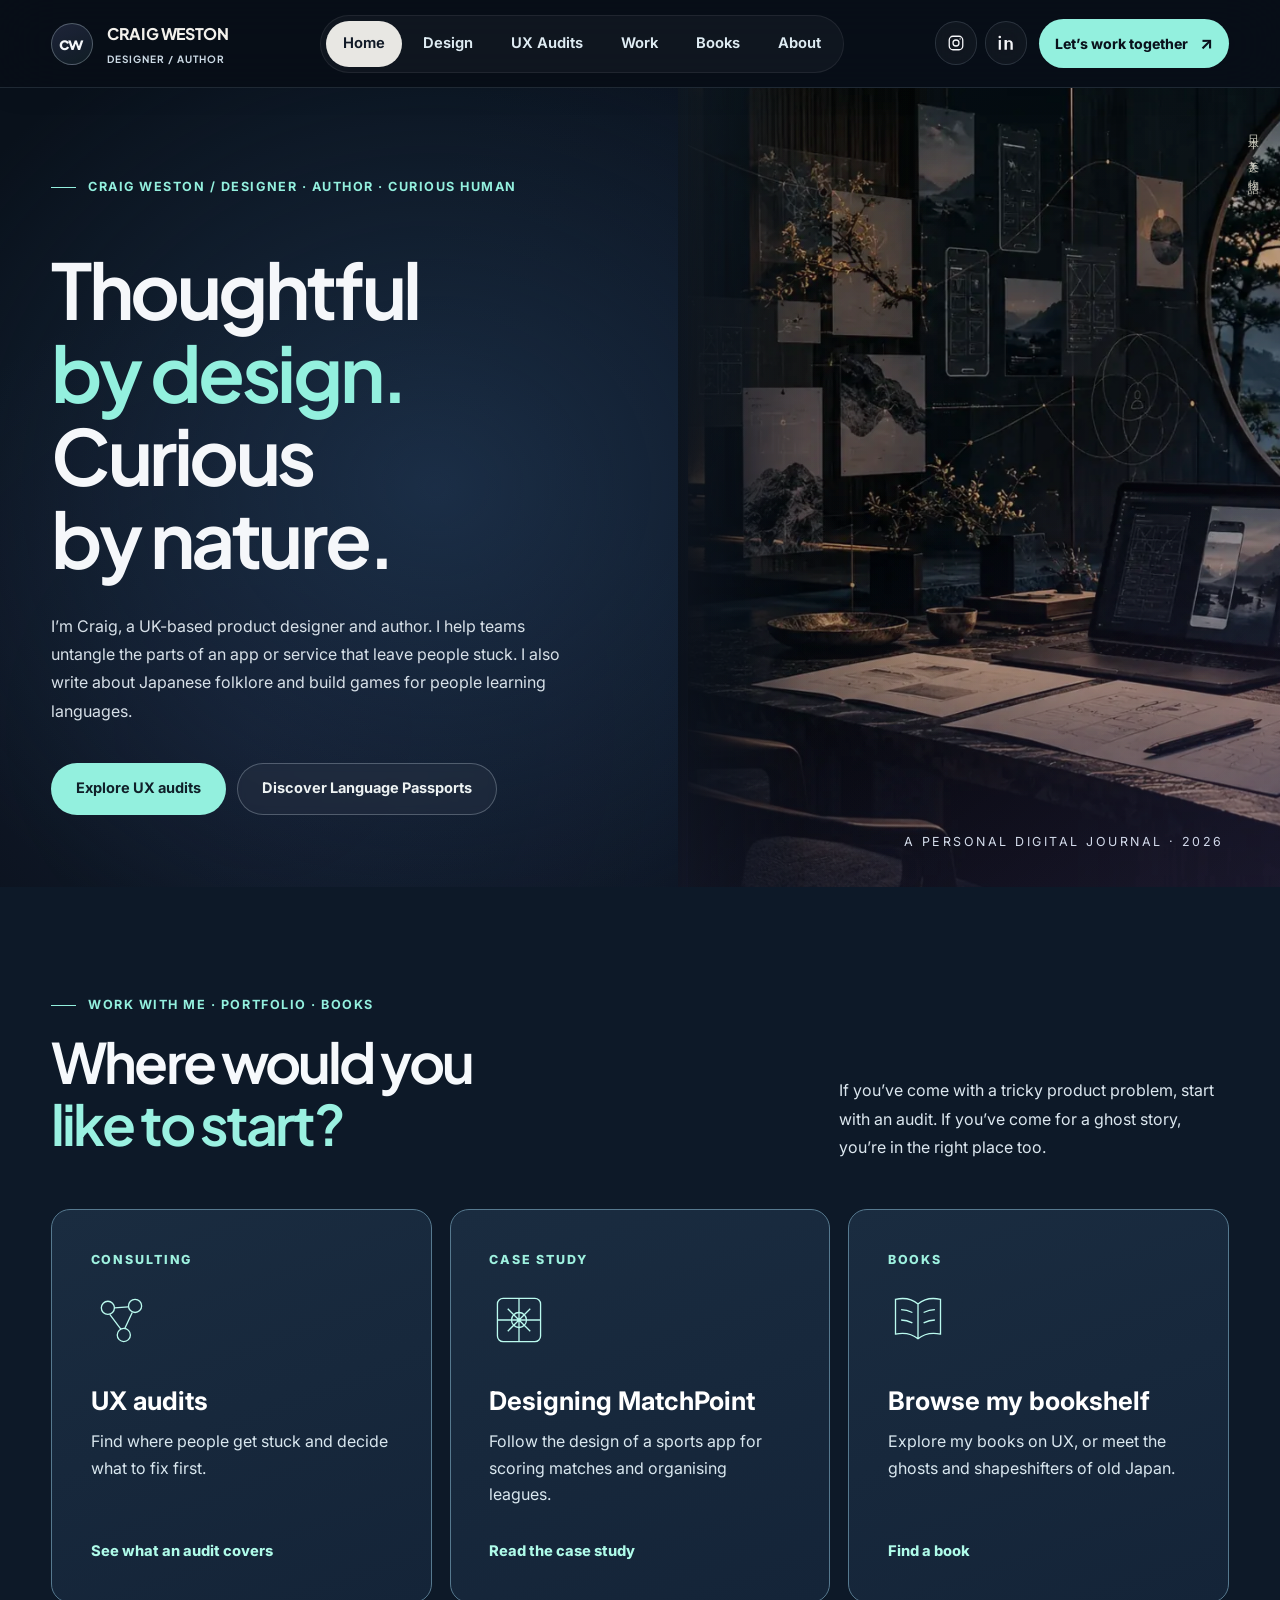
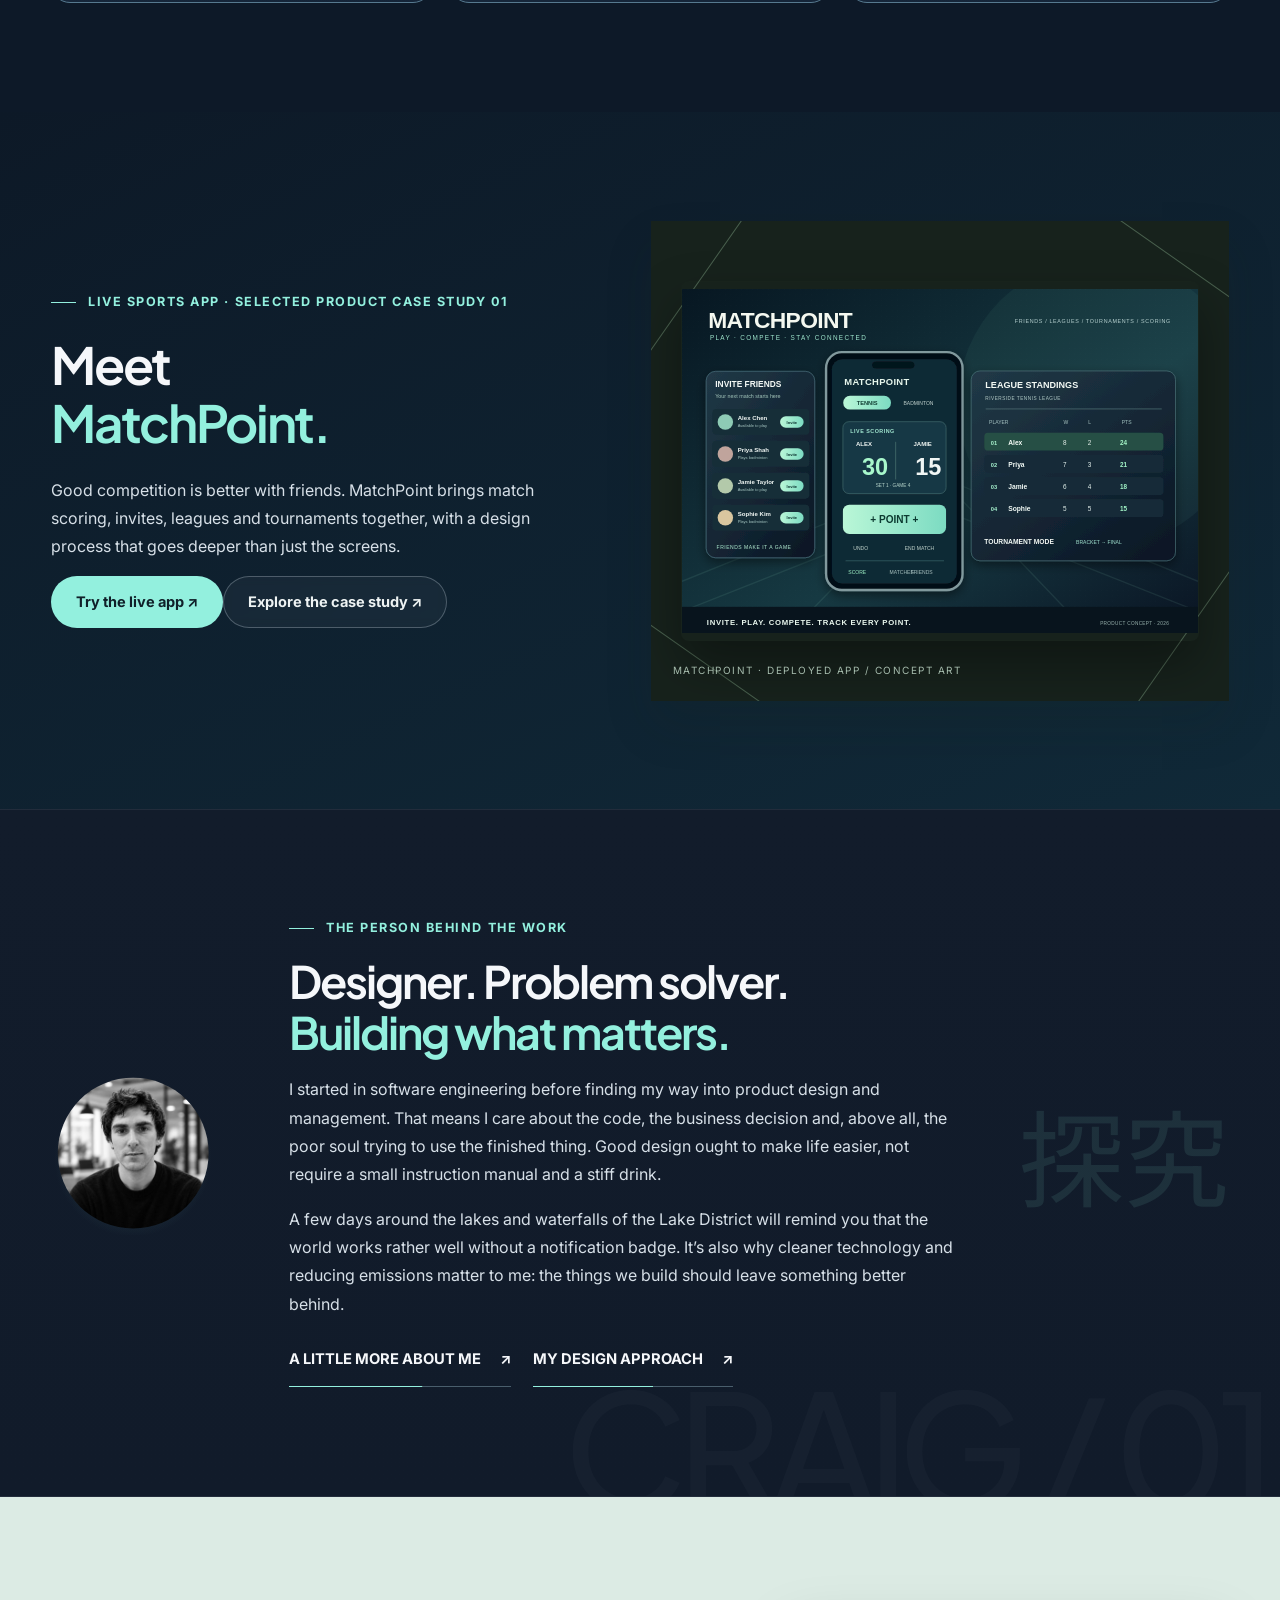
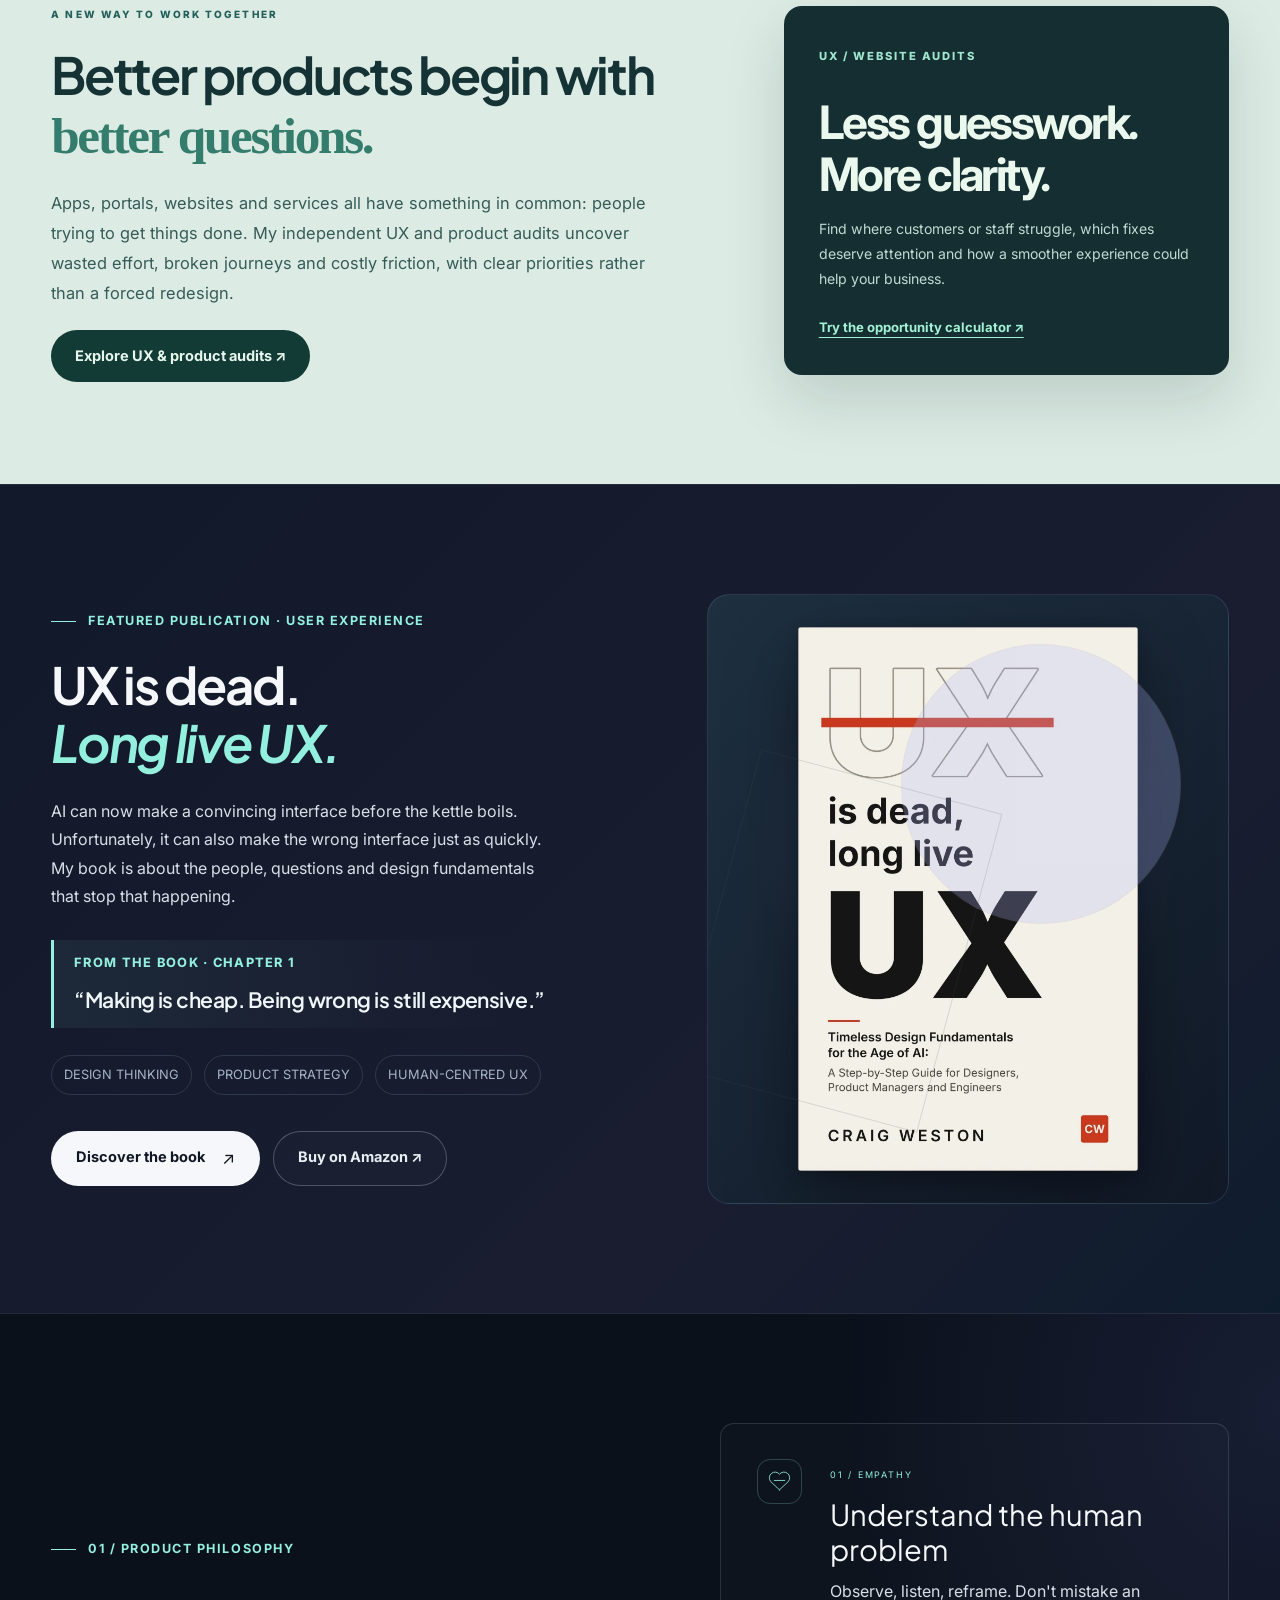
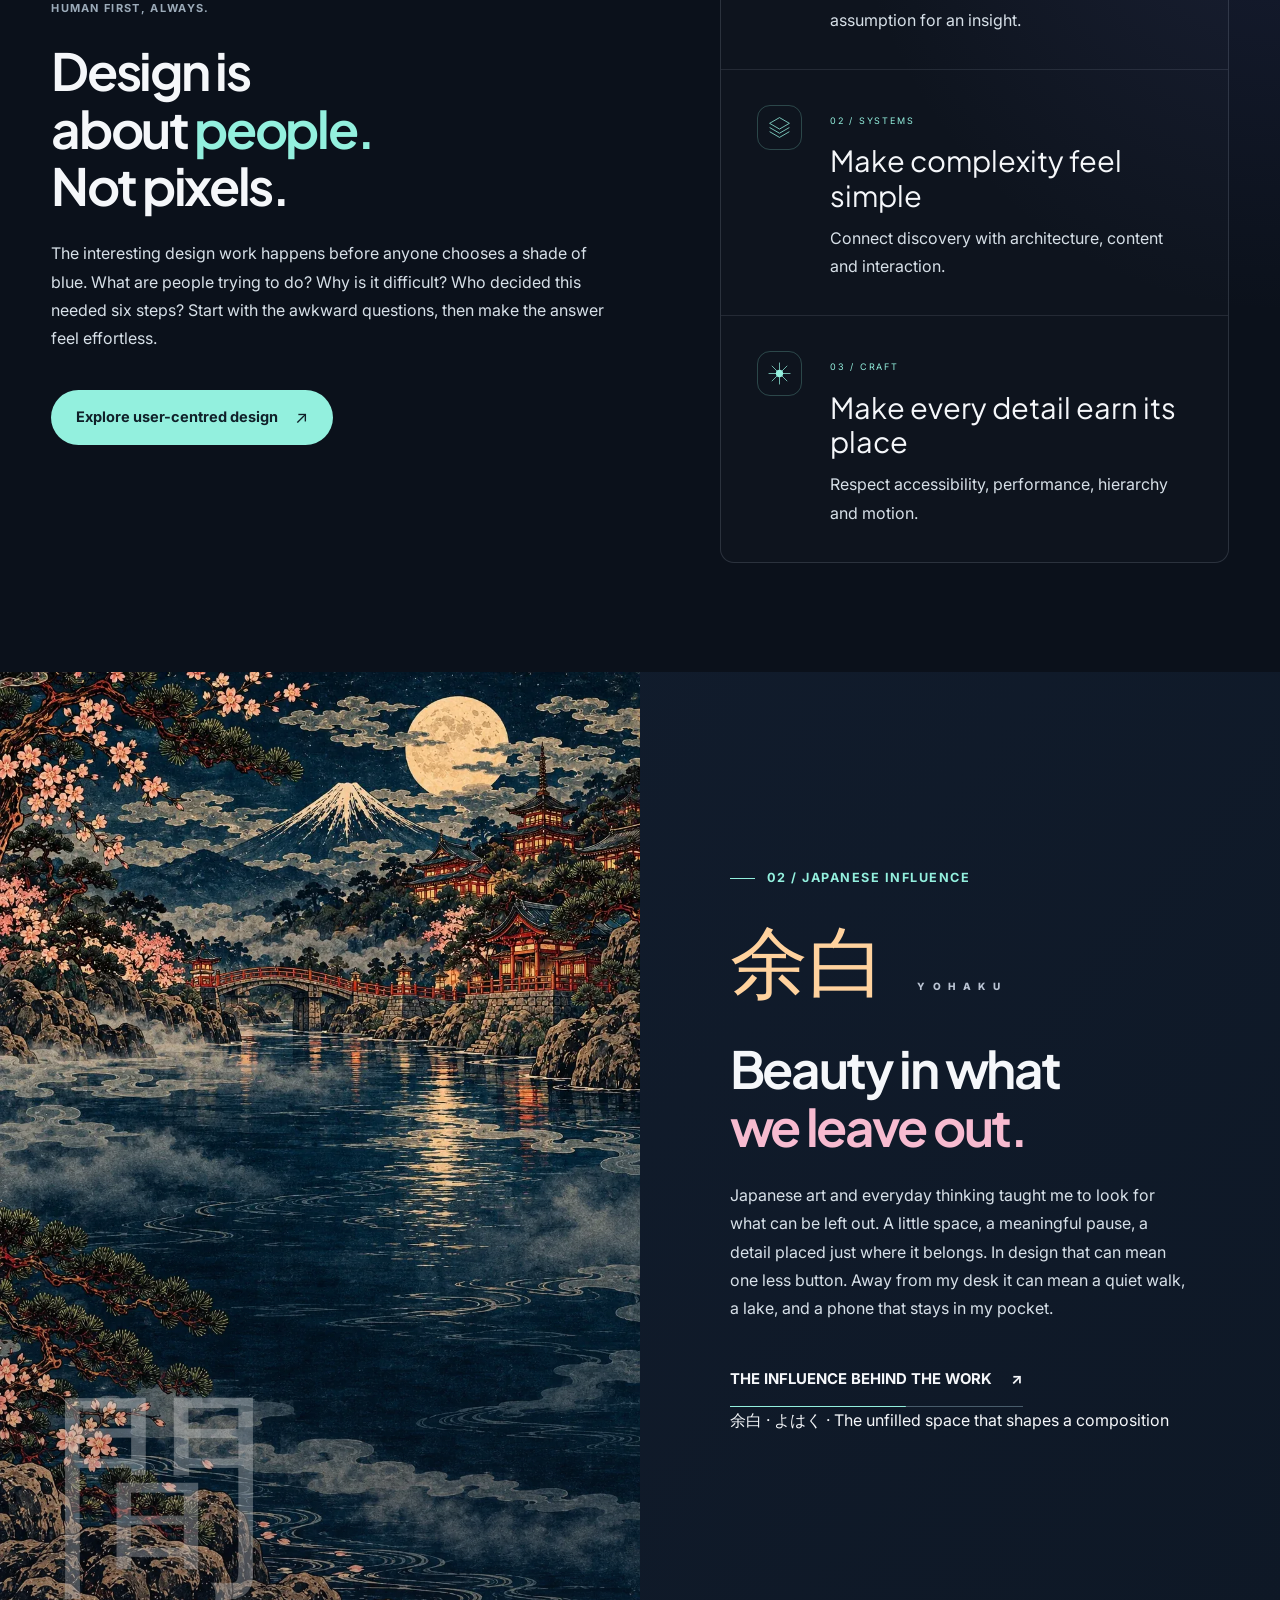
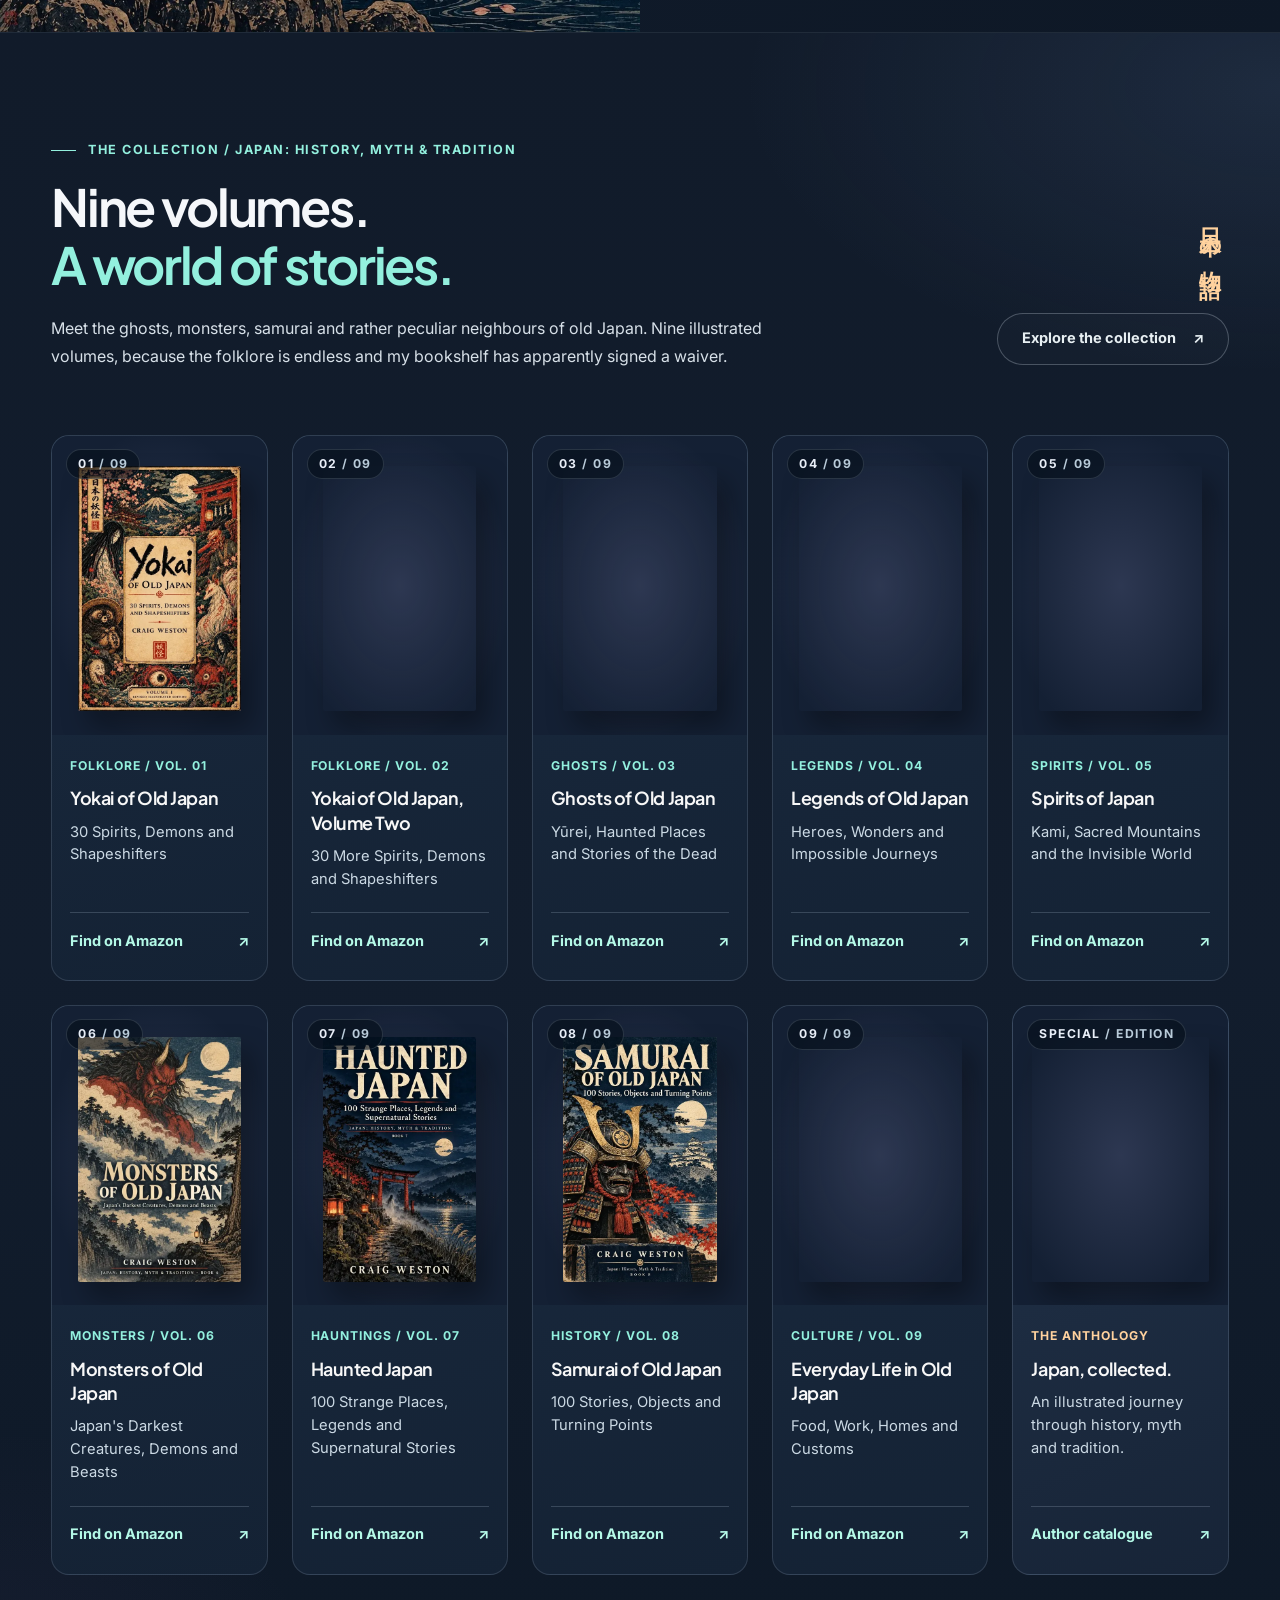
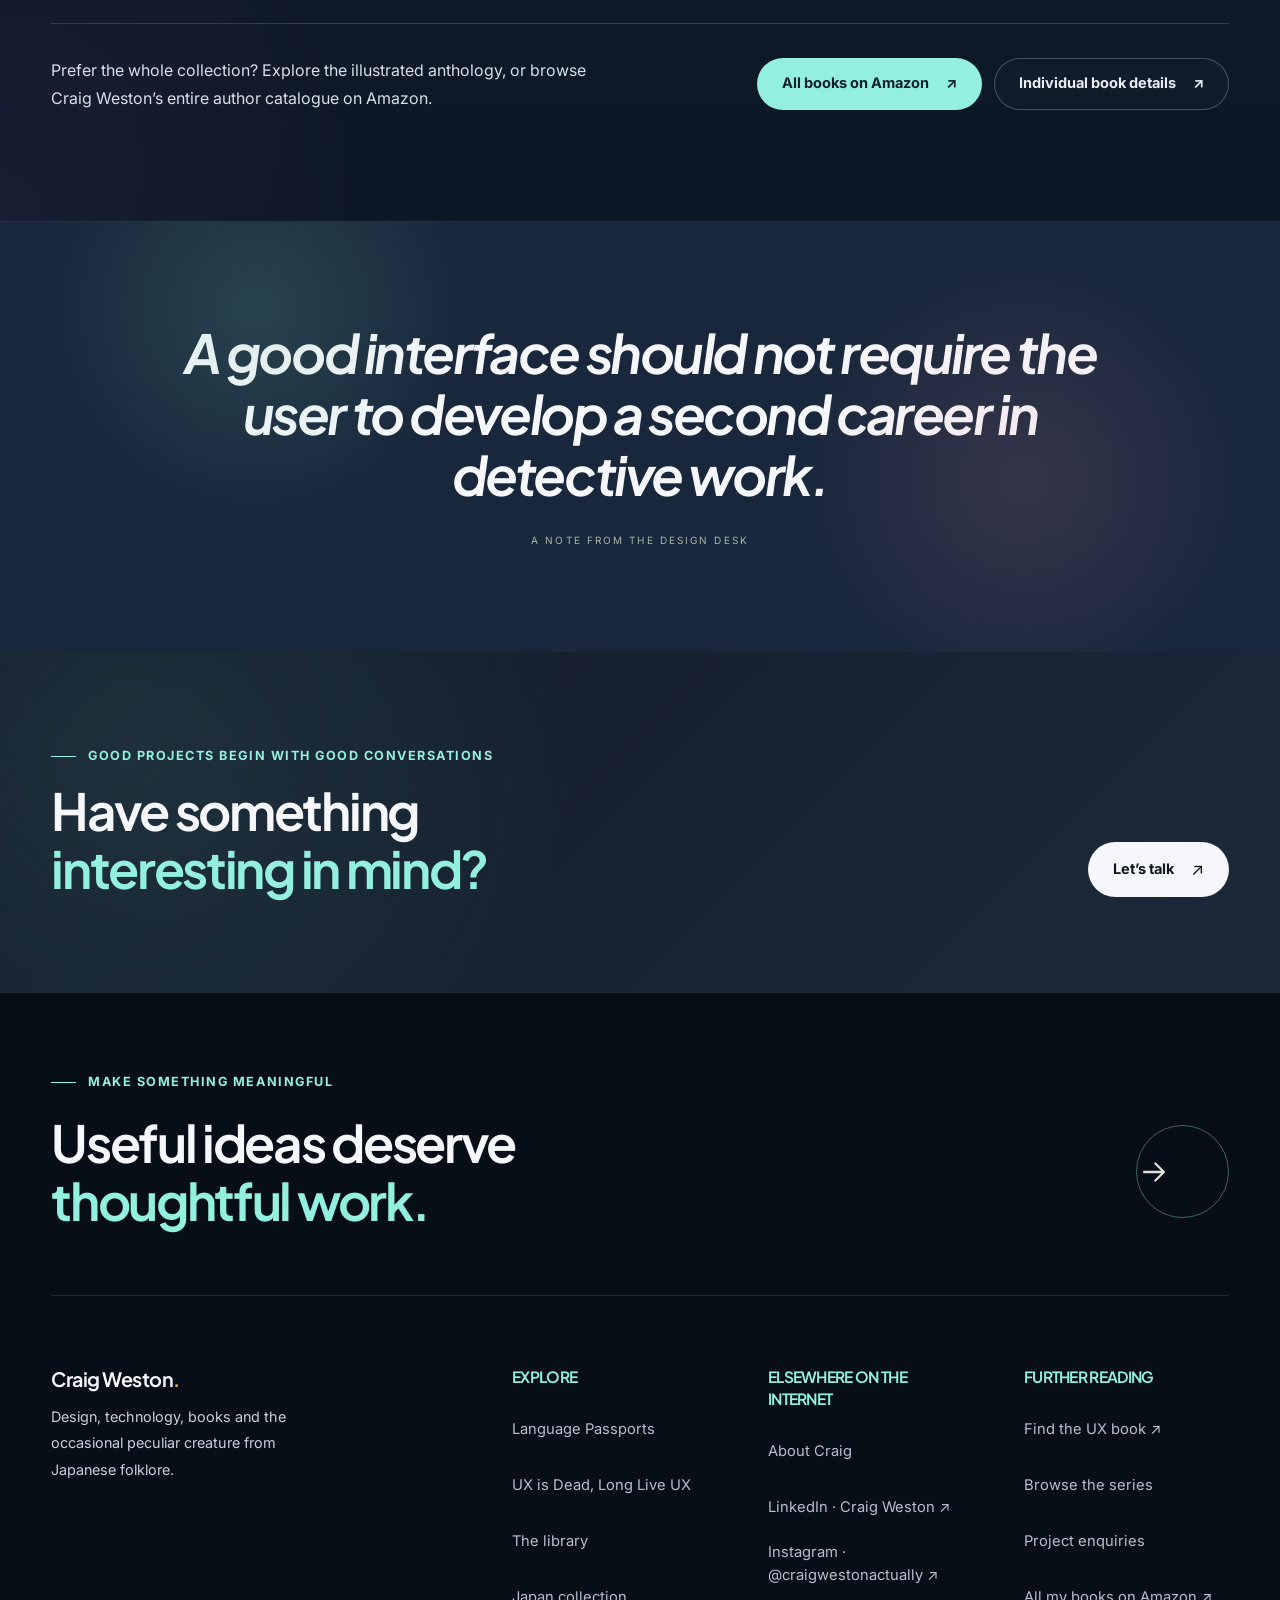
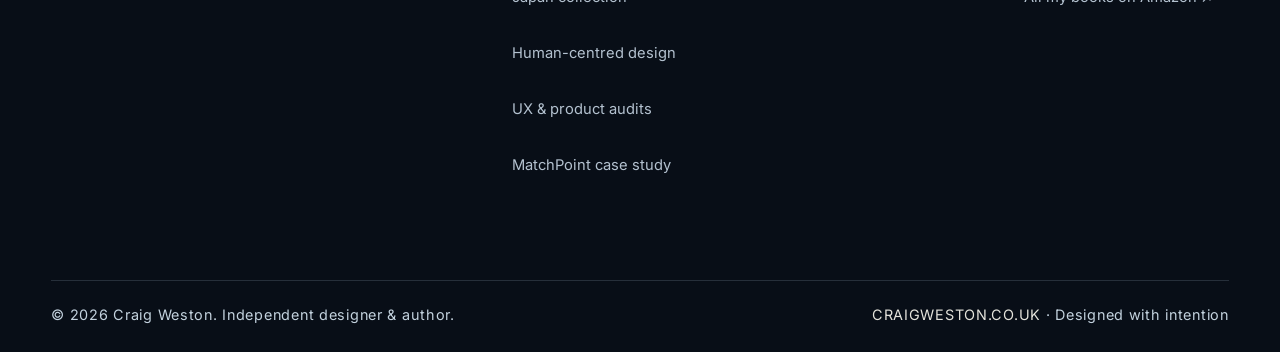
==== commit 6f780e03: "Move Language Passports to an illustrated project page" ====
--- a/public/index.html
+++ b/public/index.html
@@ -1,14 +1,9 @@
 <!DOCTYPE html>
 
-<html lang="en-GB"><head><meta charset="utf-8"/><meta content="width=device-width,initial-scale=1" name="viewport"/><meta content="#1c2827" name="theme-color"/><title>Craig Weston | UX &amp; Product Designer, Consultant &amp; Author</title><meta content="Craig Weston is a UK-based UX and product designer, consultant and author. Explore digital product design, independent UX audits, MatchPoint and books about UX and Japan." name="description"/><meta content="index,follow,max-image-preview:large" name="robots"/><link href="https://craigweston.co.uk/" rel="canonical"/><link href="assets/favicon.svg" rel="icon" type="image/svg+xml"/><link rel="stylesheet" href="site.min.css"/><link rel="stylesheet" href="audit-service.css"/><meta content="website" property="og:type"/><meta content="Craig Weston" property="og:site_name"/><meta content="Craig Weston | UX &amp; Product Designer, Consultant &amp; Author" property="og:title"/><meta content="Craig Weston is a UK-based UX and product designer, consultant and author. Explore digital product design, independent UX audits, MatchPoint and books about UX and Japan." property="og:description"/><meta content="https://craigweston.co.uk/" property="og:url"/><meta content="https://craigweston.co.uk/assets/portrait-cutout.webp" property="og:image"/><meta content="summary_large_image" name="twitter:card"/><script type="application/ld+json">{"@context":"https://schema.org","@type":"Person","name":"Craig Weston","url":"https://craigweston.co.uk/","jobTitle":"Product and UX Designer, Author","sameAs":["https://www.linkedin.com/in/craig-weston/","https://www.instagram.com/craigwestonactually/","https://www.amazon.co.uk/stores/Craig-Weston/author/B0HLZSSBYQ/allbooks"],"@id":"https://craigweston.co.uk/#person","description":"UK-based UX and product designer, consultant and author of UX Is Dead, Long Live UX and the Japan: History, Myth & Tradition book series.","image":"https://craigweston.co.uk/assets/portrait-cutout.webp","knowsAbout":["User experience design","Digital product design","UX audits","Digital service design","Japanese folklore writing"]}</script><link href="https://fonts.googleapis.com" rel="preconnect"/><link crossorigin="anonymous" href="https://fonts.gstatic.com" rel="preconnect"/><link href="https://fonts.googleapis.com/css2?family=Inter:wght@400;500;600;700&amp;family=Plus+Jakarta+Sans:wght@400;500;600;700;800&amp;family=Noto+Sans+JP:wght@400;500;700&amp;display=swap" rel="stylesheet"/><meta name="author" content="Craig Weston"/><meta property="og:site_name" content="Craig Weston"/><meta property="og:locale" content="en_GB"/><meta property="og:image:alt" content="Portrait of Craig Weston, UX and product designer and author"/><meta property="og:image:width" content="720"/><meta property="og:image:height" content="720"/><meta name="twitter:title" content="Craig Weston | UX &amp; Product Designer, Consultant &amp; Author"/><meta name="twitter:description" content="Craig Weston is a UK-based UX and product designer, consultant and author. Explore digital product design, independent UX audits, MatchPoint and books about UX and Japan."/><meta name="twitter:image" content="https://craigweston.co.uk/assets/portrait-cutout.webp"/><script type="application/ld+json">{"@context":"https://schema.org","@type":"WebSite","@id":"https://craigweston.co.uk/#website","name":"Craig Weston","url":"https://craigweston.co.uk/","inLanguage":"en-GB","publisher":{"@id":"https://craigweston.co.uk/#person"}}</script><link rel="preload" href="assets/hero-ux-japan.webp" as="image" fetchpriority="high"/></head><body><div class="scroll-meter" aria-hidden="true"><span id="scroll-meter-fill"></span></div><a class="skip-link" href="#main-content">Skip to main content</a><header class="site-header"><div class="header-inner"><a aria-label="Craig Weston homepage" class="brand" href="index.html"><span class="brand-mark">cw</span><span class="brand-text">CRAIG WESTON<small>DESIGNER / AUTHOR</small></span></a><nav aria-label="Primary navigation" class="nav-links" id="nav-links"><a aria-current="page" class="active" data-nav="index.html" href="index.html">Home</a><a data-nav="design.html" href="design.html">Design</a><a data-nav="ux-audits.html" href="ux-audits.html">UX Audits</a><a data-nav="matchpoint.html" href="matchpoint.html">Work</a><a data-nav="books.html" href="books.html">Books</a><a data-nav="about.html" href="about.html">About</a></nav><div class="nav-actions"><div aria-label="Social links" class="social-mini"><a aria-label="Instagram @craigwestonactually" class="social-mini-link" href="https://www.instagram.com/craigwestonactually/" rel="noopener noreferrer" target="_blank"><svg aria-hidden="true" fill="none" stroke="currentColor" stroke-linecap="round" stroke-linejoin="round" stroke-width="1.7" viewbox="0 0 24 24"><rect height="18" rx="5" width="18" x="3" y="3"></rect><circle cx="12" cy="12" r="4"></circle><path d="M17.5 6.5h.01"></path></svg></a><a aria-label="Craig Weston on LinkedIn" class="social-mini-link" href="https://www.linkedin.com/in/craig-weston/" rel="noopener noreferrer" target="_blank"><svg aria-hidden="true" fill="currentColor" viewbox="0 0 24 24"><path d="M5.2 8H2.3v13h2.9zm.2-4A1.7 1.7 0 1 0 2 4a1.7 1.7 0 0 0 3.4 0ZM21 13.4c0-3.5-1.9-5.1-4.4-5.1a3.8 3.8 0 0 0-3.4 1.9V8H10v13h3.2v-7.2c0-1.9.4-3.6 2.6-3.6s2.2 2 2.2 3.7V21H21z"></path></svg></a></div><a class="top-contact" href="about.html#contact">Let’s work together <span>↗</span></a><button aria-controls="nav-links" aria-expanded="false" aria-label="Open navigation menu" class="menu-toggle" id="menu-toggle" type="button">☰</button></div></div></header><main id="main-content" tabindex="-1"><section class="hero grain"><div class="hero-shell"><div class="hero-copy"><div class="eyebrow">CRAIG WESTON / DESIGNER · AUTHOR · CURIOUS HUMAN</div><h1>Thoughtful<br/><em>by design.</em><br/>Curious<br/>by nature.</h1><p class="hero-intro">I’m Craig, a UK-based product designer and author. I help teams untangle the parts of an app or service that leave people stuck. I also write about Japanese folklore and build games for people learning languages.</p><div class="hero-buttons"><a class="btn btn-cream" href="ux-audits.html">Explore UX audits</a><a class="btn btn-white-outline" href="#passport-title">Discover Language Passports</a></div></div><div class="hero-visual"><div class="hero-image"></div><span class="vertical-note">日本 · 美と物語</span><span class="hero-number">A PERSONAL DIGITAL JOURNAL · 2026</span></div></div></section>
+<html lang="en-GB"><head><meta charset="utf-8"/><meta content="width=device-width,initial-scale=1" name="viewport"/><meta content="#1c2827" name="theme-color"/><title>Craig Weston | UX &amp; Product Designer, Consultant &amp; Author</title><meta content="Craig Weston is a UK-based UX and product designer, consultant and author. Explore digital product design, independent UX audits, MatchPoint and books about UX and Japan." name="description"/><meta content="index,follow,max-image-preview:large" name="robots"/><link href="https://craigweston.co.uk/" rel="canonical"/><link href="assets/favicon.svg" rel="icon" type="image/svg+xml"/><link rel="stylesheet" href="site.min.css"/><link rel="stylesheet" href="audit-service.css"/><meta content="website" property="og:type"/><meta content="Craig Weston" property="og:site_name"/><meta content="Craig Weston | UX &amp; Product Designer, Consultant &amp; Author" property="og:title"/><meta content="Craig Weston is a UK-based UX and product designer, consultant and author. Explore digital product design, independent UX audits, MatchPoint and books about UX and Japan." property="og:description"/><meta content="https://craigweston.co.uk/" property="og:url"/><meta content="https://craigweston.co.uk/assets/portrait-cutout.webp" property="og:image"/><meta content="summary_large_image" name="twitter:card"/><script type="application/ld+json">{"@context":"https://schema.org","@type":"Person","name":"Craig Weston","url":"https://craigweston.co.uk/","jobTitle":"Product and UX Designer, Author","sameAs":["https://www.linkedin.com/in/craig-weston/","https://www.instagram.com/craigwestonactually/","https://www.amazon.co.uk/stores/Craig-Weston/author/B0HLZSSBYQ/allbooks"],"@id":"https://craigweston.co.uk/#person","description":"UK-based UX and product designer, consultant and author of UX Is Dead, Long Live UX and the Japan: History, Myth & Tradition book series.","image":"https://craigweston.co.uk/assets/portrait-cutout.webp","knowsAbout":["User experience design","Digital product design","UX audits","Digital service design","Japanese folklore writing"]}</script><link href="https://fonts.googleapis.com" rel="preconnect"/><link crossorigin="anonymous" href="https://fonts.gstatic.com" rel="preconnect"/><link href="https://fonts.googleapis.com/css2?family=Inter:wght@400;500;600;700&amp;family=Plus+Jakarta+Sans:wght@400;500;600;700;800&amp;family=Noto+Sans+JP:wght@400;500;700&amp;display=swap" rel="stylesheet"/><meta name="author" content="Craig Weston"/><meta property="og:site_name" content="Craig Weston"/><meta property="og:locale" content="en_GB"/><meta property="og:image:alt" content="Portrait of Craig Weston, UX and product designer and author"/><meta property="og:image:width" content="720"/><meta property="og:image:height" content="720"/><meta name="twitter:title" content="Craig Weston | UX &amp; Product Designer, Consultant &amp; Author"/><meta name="twitter:description" content="Craig Weston is a UK-based UX and product designer, consultant and author. Explore digital product design, independent UX audits, MatchPoint and books about UX and Japan."/><meta name="twitter:image" content="https://craigweston.co.uk/assets/portrait-cutout.webp"/><script type="application/ld+json">{"@context":"https://schema.org","@type":"WebSite","@id":"https://craigweston.co.uk/#website","name":"Craig Weston","url":"https://craigweston.co.uk/","inLanguage":"en-GB","publisher":{"@id":"https://craigweston.co.uk/#person"}}</script><link rel="preload" href="assets/hero-ux-japan.webp" as="image" fetchpriority="high"/></head><body><div class="scroll-meter" aria-hidden="true"><span id="scroll-meter-fill"></span></div><a class="skip-link" href="#main-content">Skip to main content</a><header class="site-header"><div class="header-inner"><a aria-label="Craig Weston homepage" class="brand" href="index.html"><span class="brand-mark">cw</span><span class="brand-text">CRAIG WESTON<small>DESIGNER / AUTHOR</small></span></a><nav aria-label="Primary navigation" class="nav-links" id="nav-links"><a aria-current="page" class="active" data-nav="index.html" href="index.html">Home</a><a data-nav="design.html" href="design.html">Design</a><a data-nav="ux-audits.html" href="ux-audits.html">UX Audits</a><a data-nav="matchpoint.html" href="matchpoint.html">Work</a><a data-nav="books.html" href="books.html">Books</a><a data-nav="about.html" href="about.html">About</a></nav><div class="nav-actions"><div aria-label="Social links" class="social-mini"><a aria-label="Instagram @craigwestonactually" class="social-mini-link" href="https://www.instagram.com/craigwestonactually/" rel="noopener noreferrer" target="_blank"><svg aria-hidden="true" fill="none" stroke="currentColor" stroke-linecap="round" stroke-linejoin="round" stroke-width="1.7" viewbox="0 0 24 24"><rect height="18" rx="5" width="18" x="3" y="3"></rect><circle cx="12" cy="12" r="4"></circle><path d="M17.5 6.5h.01"></path></svg></a><a aria-label="Craig Weston on LinkedIn" class="social-mini-link" href="https://www.linkedin.com/in/craig-weston/" rel="noopener noreferrer" target="_blank"><svg aria-hidden="true" fill="currentColor" viewbox="0 0 24 24"><path d="M5.2 8H2.3v13h2.9zm.2-4A1.7 1.7 0 1 0 2 4a1.7 1.7 0 0 0 3.4 0ZM21 13.4c0-3.5-1.9-5.1-4.4-5.1a3.8 3.8 0 0 0-3.4 1.9V8H10v13h3.2v-7.2c0-1.9.4-3.6 2.6-3.6s2.2 2 2.2 3.7V21H21z"></path></svg></a></div><a class="top-contact" href="about.html#contact">Let’s work together <span>↗</span></a><button aria-controls="nav-links" aria-expanded="false" aria-label="Open navigation menu" class="menu-toggle" id="menu-toggle" type="button">☰</button></div></div></header><main id="main-content" tabindex="-1"><section class="hero grain"><div class="hero-shell"><div class="hero-copy"><div class="eyebrow">CRAIG WESTON / DESIGNER · AUTHOR · CURIOUS HUMAN</div><h1>Thoughtful<br/><em>by design.</em><br/>Curious<br/>by nature.</h1><p class="hero-intro">I’m Craig, a UK-based product designer and author. I help teams untangle the parts of an app or service that leave people stuck. I also write about Japanese folklore and build games for people learning languages.</p><div class="hero-buttons"><a class="btn btn-cream" href="ux-audits.html">Explore UX audits</a><a class="btn btn-white-outline" href="language-passports.html">Discover Language Passports</a></div></div><div class="hero-visual"><div class="hero-image"></div><span class="vertical-note">日本 · 美と物語</span><span class="hero-number">A PERSONAL DIGITAL JOURNAL · 2026</span></div></div></section>
 
 
-<section class="audit-promo" aria-labelledby="passport-title">
-  <div class="container audit-promo-inner">
-    <div><span class="audit-overline">A web app by Craig Weston</span><h2 id="passport-title">Language <em>Passports</em></h2><p>I built Language Passports for anyone who wants to know what to say and a little about the place they’re saying it. Pick Japanese, Thai or Chinese. Each five-minute lesson pairs words and phrases with a story about local food, customs or everyday life.</p><a class="btn btn-dark" href="https://passport.craigweston.co.uk/">Choose your free first lesson</a></div>
-    <div class="audit-promo-stats"><span>Inside the Japan passport</span><strong>Next stop, Edo.</strong><p>Practise polite Japanese, then meet the sushi sellers and soba stalls of old Edo. Collect a stamp before travelling on to the folklore of Tōno.</p><a href="https://ukiyo.craigweston.co.uk/">Try Ukiyo Passport without signing up</a></div>
-  </div>
-</section>
+
 <section class="finish-paths section-pad" aria-labelledby="paths-title">
  <div class="container"><div class="finish-paths-heading"><div><div class="eyebrow accent">WORK WITH ME · PORTFOLIO · BOOKS</div><h2 id="paths-title">Where would you<br><em>like to start?</em></h2></div><p>If you’ve come with a tricky product problem, start with an audit. If you’ve come for a ghost story, you’re in the right place too.</p></div>
  <div class="finish-path-grid">
@@ -29,4 +24,4 @@
 <div class="library-outro"><p>Prefer the whole collection? Explore the illustrated anthology, or browse Craig Weston’s entire author catalogue on Amazon.</p><div class="library-bottom-actions"><a class="btn btn-cream" href="https://www.amazon.co.uk/stores/Craig-Weston/author/B0HLZSSBYQ/allbooks" rel="noopener noreferrer" target="_blank">All books on Amazon <span aria-hidden="true">↗</span></a><a class="btn btn-outline" href="japan-books.html">Individual book details <span aria-hidden="true">↗</span></a></div></div>
 </div></section>
 
-<section class="pullquote"><div class="container"><p>A good interface should not require the user to develop a second career in detective work.</p><span>A NOTE FROM THE DESIGN DESK</span></div></section><section class="final-cta"><div class="container final-cta-inner"><div><div class="eyebrow">Good projects begin with good conversations</div><h2>Have something<br/><em>interesting in mind?</em></h2></div><a class="btn btn-dark" href="about.html#contact">Let’s talk <span class="arrow">↗</span></a></div></section></main><footer class="footer"><div class="container"><div class="footer-pre"><div><span class="eyebrow">MAKE SOMETHING MEANINGFUL</span><h2>Useful ideas deserve<br/><em>thoughtful work.</em></h2></div><a aria-label="Contact Craig Weston" class="circle-arrow" href="about.html#contact"><svg aria-hidden="true" fill="none" stroke="currentColor" stroke-linecap="round" stroke-linejoin="round" stroke-width="1.6" viewbox="0 0 24 24"><path d="M5 12h14M13 6l6 6-6 6"></path></svg></a></div><div class="footer-top"><div><h3>Craig Weston<span style="color:#d6a675">.</span></h3><p class="footer-blurb">Design, technology, books and the occasional peculiar creature from Japanese folklore.</p></div><div><h4>Explore</h4><a href="https://passport.craigweston.co.uk/">Language Passports</a><a href="ux-book.html">UX is Dead, Long Live UX</a><a href="books.html">The library</a><a href="japan-books.html">Japan collection</a><a href="design.html">Human-centred design</a><a href="ux-audits.html">UX &amp; product audits</a><a href="matchpoint.html">MatchPoint case study</a></div><div><h4>Elsewhere on the internet</h4><a href="about.html">About Craig</a><a href="https://www.linkedin.com/in/craig-weston/" rel="noopener noreferrer" target="_blank">LinkedIn · Craig Weston ↗</a><a href="https://www.instagram.com/craigwestonactually/" rel="noopener noreferrer" target="_blank">Instagram · @craigwestonactually ↗</a></div><div><h4>Further reading</h4><a href="https://www.amazon.co.uk/dp/B0HN889S5K" rel="noopener sponsored" target="_blank">Find the UX book ↗</a><a href="japan-books.html">Browse the series</a><a href="about.html#contact">Project enquiries</a><a href="https://www.amazon.co.uk/stores/Craig-Weston/author/B0HLZSSBYQ/allbooks" rel="noopener noreferrer" target="_blank">All my books on Amazon ↗</a></div></div><div class="footer-bottom"><div>© 2026 Craig Weston. Independent designer &amp; author.</div><div><span>CRAIGWESTON.CO.UK</span> · Designed with intention</div></div></div></footer><div aria-describedby="purchase-description" aria-hidden="true" aria-labelledby="purchase-title" aria-modal="true" class="modal-backdrop" id="purchase-modal" role="dialog"><div class="modal"><button aria-label="Close dialog" class="close" data-close-modal="" type="button">×</button><div class="eyebrow">BOOKSHOP / PURCHASE OPTIONS</div><h2 id="purchase-title">Make this one yours.</h2><p id="purchase-description">Choose Amazon for an available listing, or send me a note about a direct order. No imaginary checkout queues here.</p><a class="btn btn-dark" href="https://www.amazon.co.uk/dp/B0HN889S5K" id="modal-amazon" rel="noopener sponsored" target="_blank">Purchase on Amazon <span class="arrow">↗</span></a><a class="btn btn-outline" href="mailto:craig.weston1@gmail.com?subject=Direct%20book%20order%20enquiry" id="modal-direct">Enquire about buying direct <span class="arrow">↗</span></a><span class="quiet">Payments are handled by Amazon; email enquiries are handled by me.</span></div></div><script defer="" src="script.js"></script><script src="finish.js" defer></script></body></html>
+<section class="pullquote"><div class="container"><p>A good interface should not require the user to develop a second career in detective work.</p><span>A NOTE FROM THE DESIGN DESK</span></div></section><section class="final-cta"><div class="container final-cta-inner"><div><div class="eyebrow">Good projects begin with good conversations</div><h2>Have something<br/><em>interesting in mind?</em></h2></div><a class="btn btn-dark" href="about.html#contact">Let’s talk <span class="arrow">↗</span></a></div></section></main><footer class="footer"><div class="container"><div class="footer-pre"><div><span class="eyebrow">MAKE SOMETHING MEANINGFUL</span><h2>Useful ideas deserve<br/><em>thoughtful work.</em></h2></div><a aria-label="Contact Craig Weston" class="circle-arrow" href="about.html#contact"><svg aria-hidden="true" fill="none" stroke="currentColor" stroke-linecap="round" stroke-linejoin="round" stroke-width="1.6" viewbox="0 0 24 24"><path d="M5 12h14M13 6l6 6-6 6"></path></svg></a></div><div class="footer-top"><div><h3>Craig Weston<span style="color:#d6a675">.</span></h3><p class="footer-blurb">Design, technology, books and the occasional peculiar creature from Japanese folklore.</p></div><div><h4>Explore</h4><a href="language-passports.html">Language Passports</a><a href="ux-book.html">UX is Dead, Long Live UX</a><a href="books.html">The library</a><a href="japan-books.html">Japan collection</a><a href="design.html">Human-centred design</a><a href="ux-audits.html">UX &amp; product audits</a><a href="matchpoint.html">MatchPoint case study</a></div><div><h4>Elsewhere on the internet</h4><a href="about.html">About Craig</a><a href="https://www.linkedin.com/in/craig-weston/" rel="noopener noreferrer" target="_blank">LinkedIn · Craig Weston ↗</a><a href="https://www.instagram.com/craigwestonactually/" rel="noopener noreferrer" target="_blank">Instagram · @craigwestonactually ↗</a></div><div><h4>Further reading</h4><a href="https://www.amazon.co.uk/dp/B0HN889S5K" rel="noopener sponsored" target="_blank">Find the UX book ↗</a><a href="japan-books.html">Browse the series</a><a href="about.html#contact">Project enquiries</a><a href="https://www.amazon.co.uk/stores/Craig-Weston/author/B0HLZSSBYQ/allbooks" rel="noopener noreferrer" target="_blank">All my books on Amazon ↗</a></div></div><div class="footer-bottom"><div>© 2026 Craig Weston. Independent designer &amp; author.</div><div><span>CRAIGWESTON.CO.UK</span> · Designed with intention</div></div></div></footer><div aria-describedby="purchase-description" aria-hidden="true" aria-labelledby="purchase-title" aria-modal="true" class="modal-backdrop" id="purchase-modal" role="dialog"><div class="modal"><button aria-label="Close dialog" class="close" data-close-modal="" type="button">×</button><div class="eyebrow">BOOKSHOP / PURCHASE OPTIONS</div><h2 id="purchase-title">Make this one yours.</h2><p id="purchase-description">Choose Amazon for an available listing, or send me a note about a direct order. No imaginary checkout queues here.</p><a class="btn btn-dark" href="https://www.amazon.co.uk/dp/B0HN889S5K" id="modal-amazon" rel="noopener sponsored" target="_blank">Purchase on Amazon <span class="arrow">↗</span></a><a class="btn btn-outline" href="mailto:craig.weston1@gmail.com?subject=Direct%20book%20order%20enquiry" id="modal-direct">Enquire about buying direct <span class="arrow">↗</span></a><span class="quiet">Payments are handled by Amazon; email enquiries are handled by me.</span></div></div><script defer="" src="script.js"></script><script src="finish.js" defer></script></body></html>
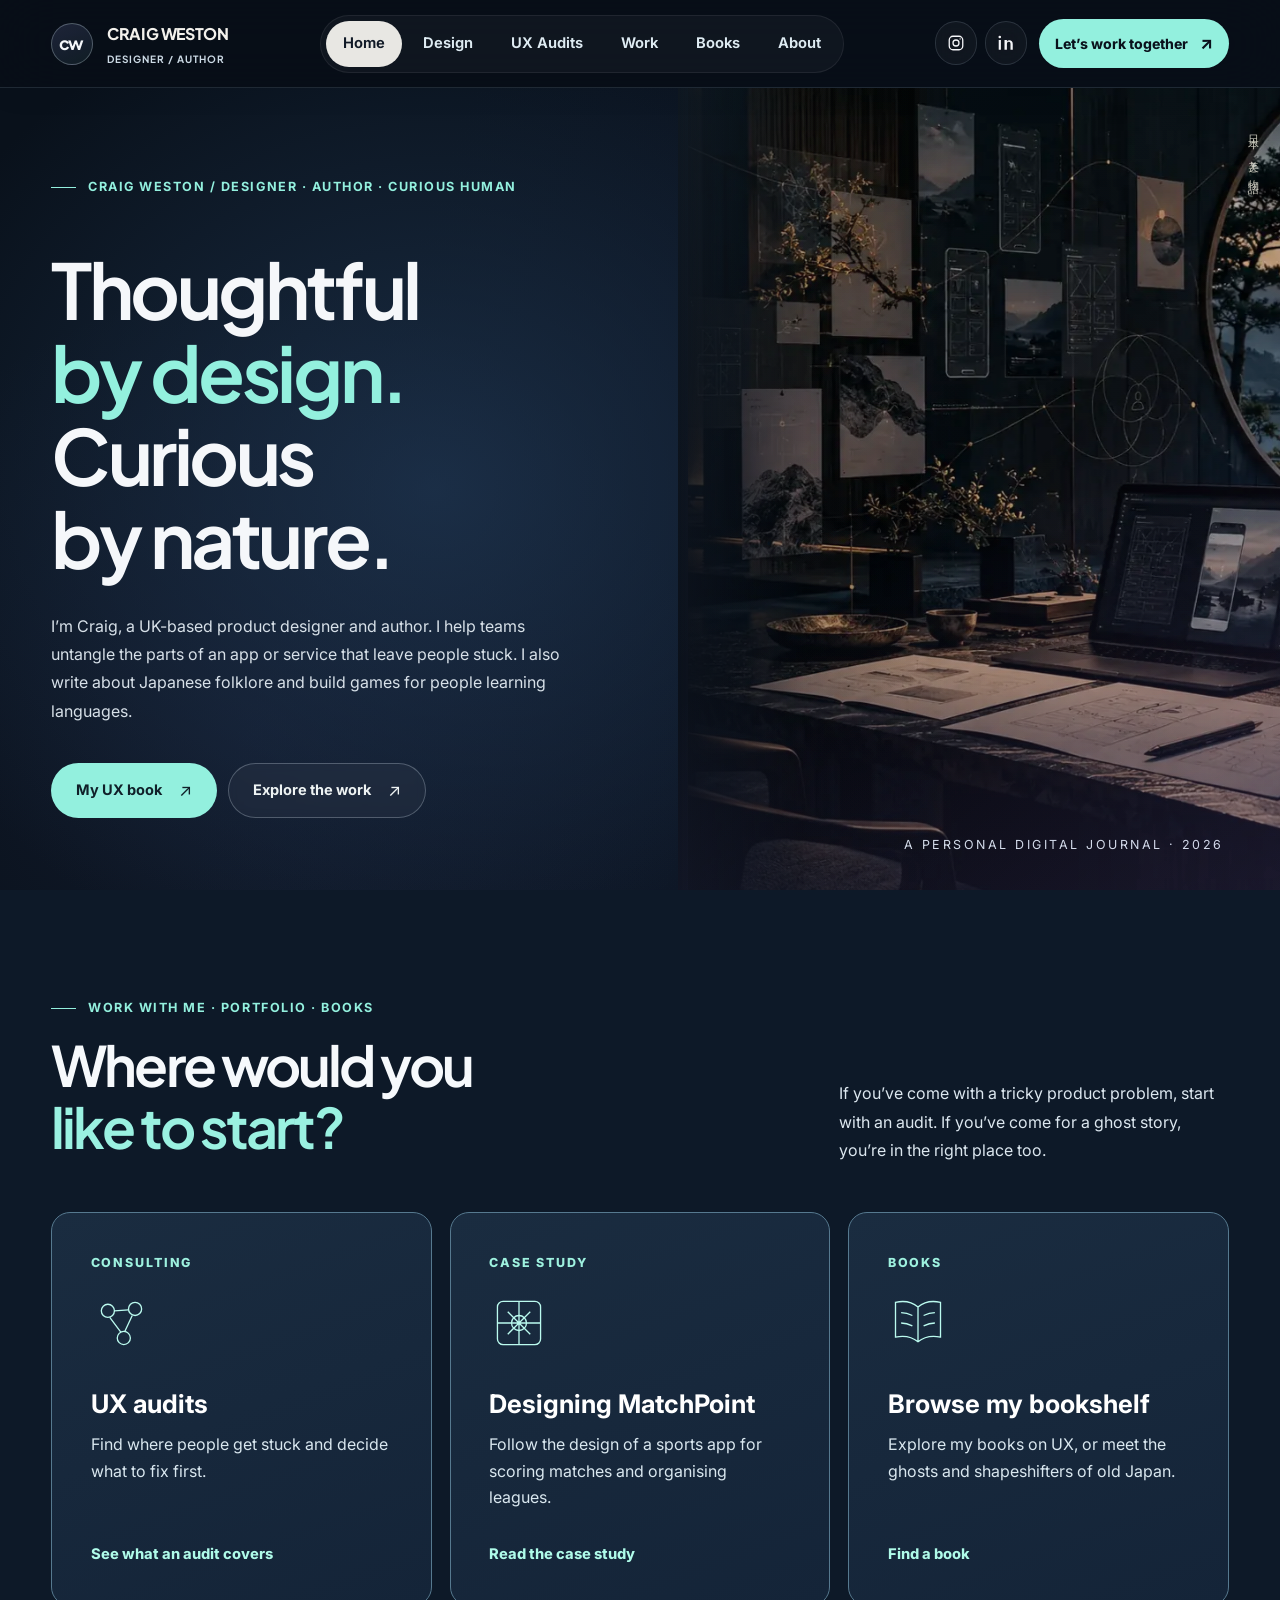
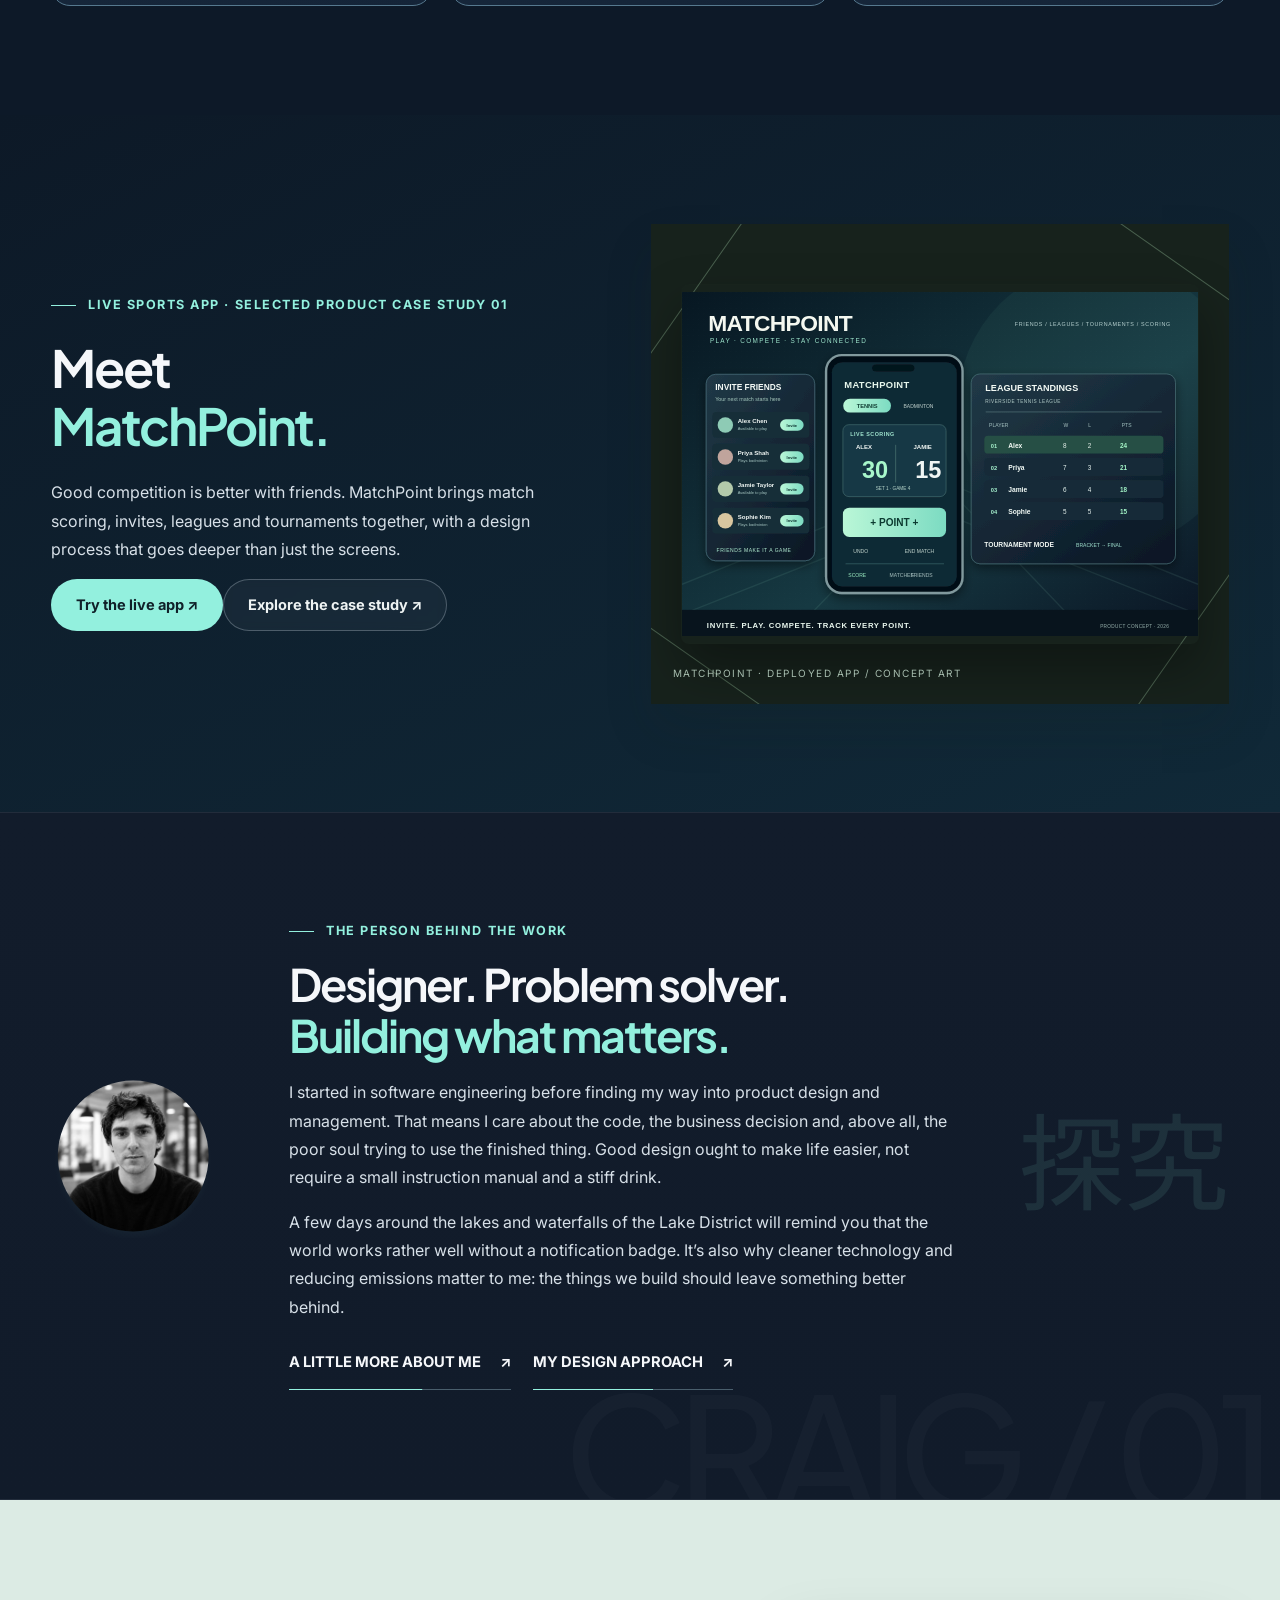
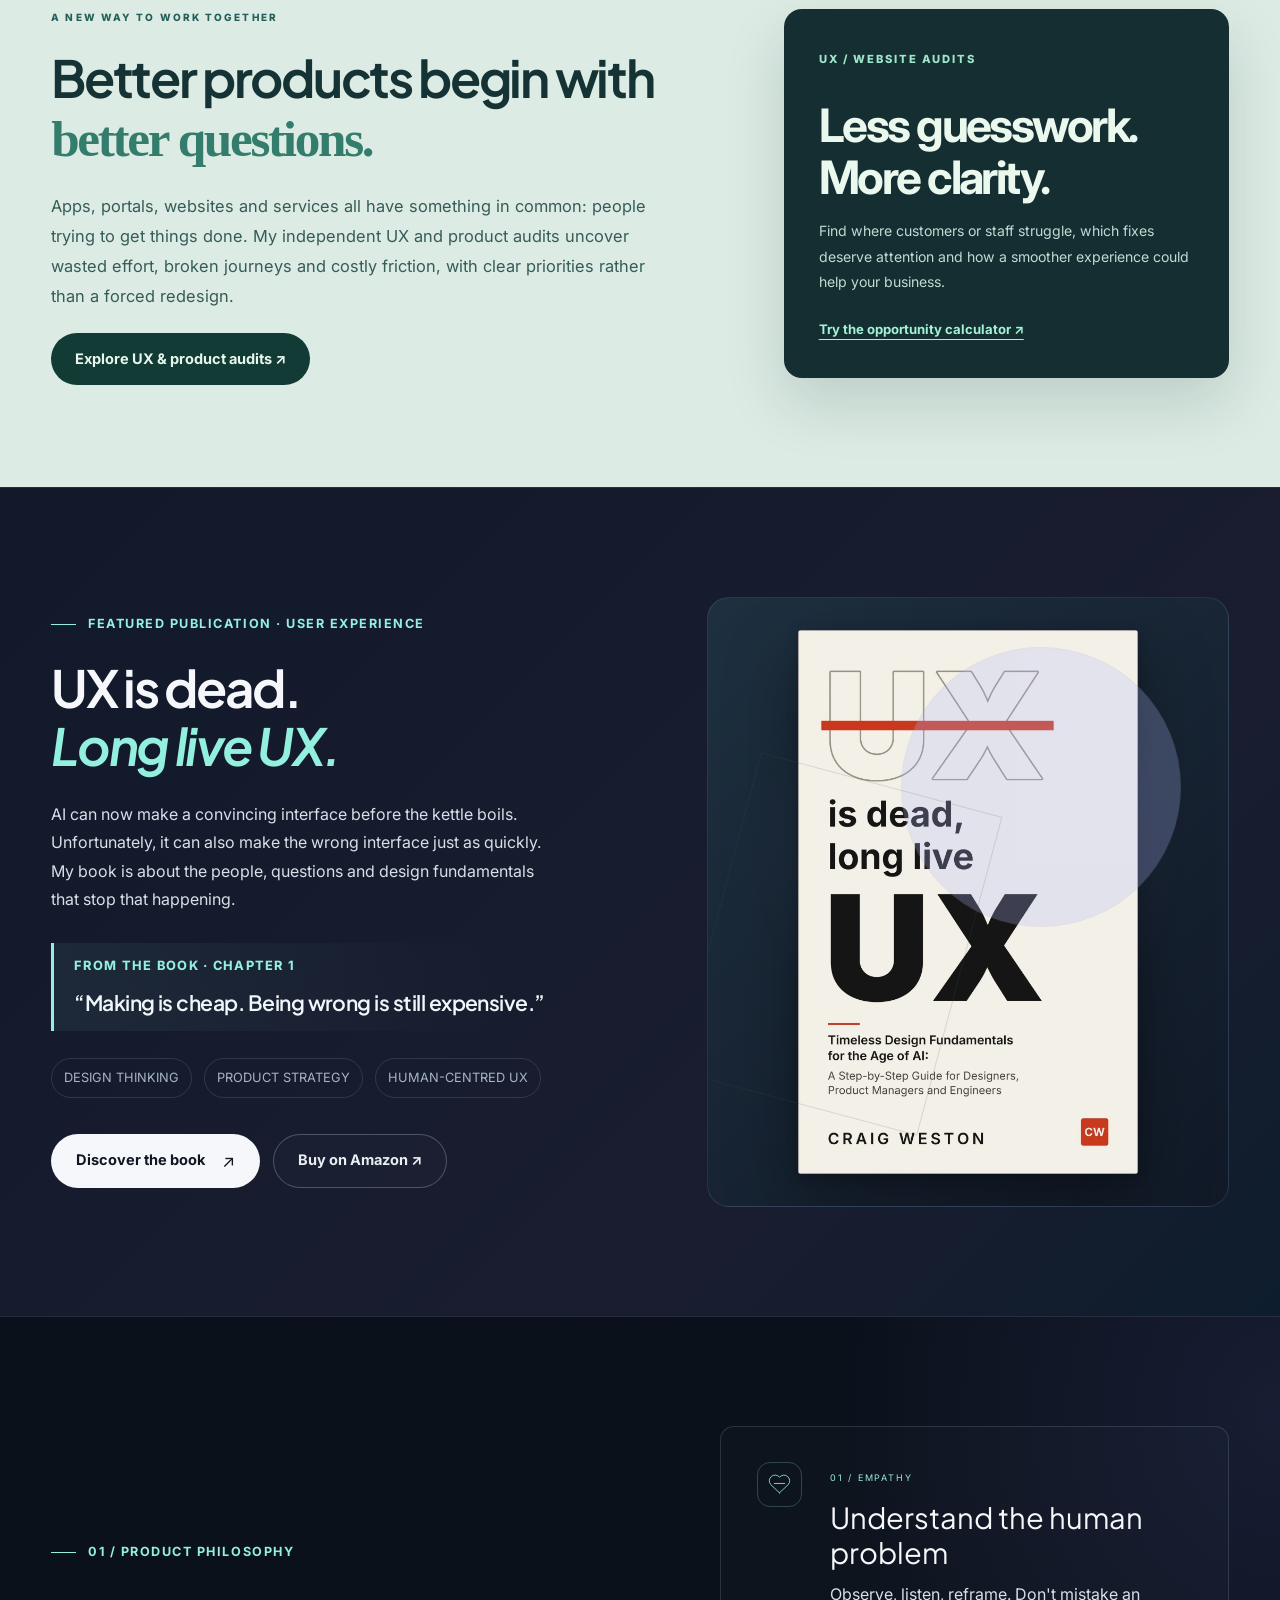
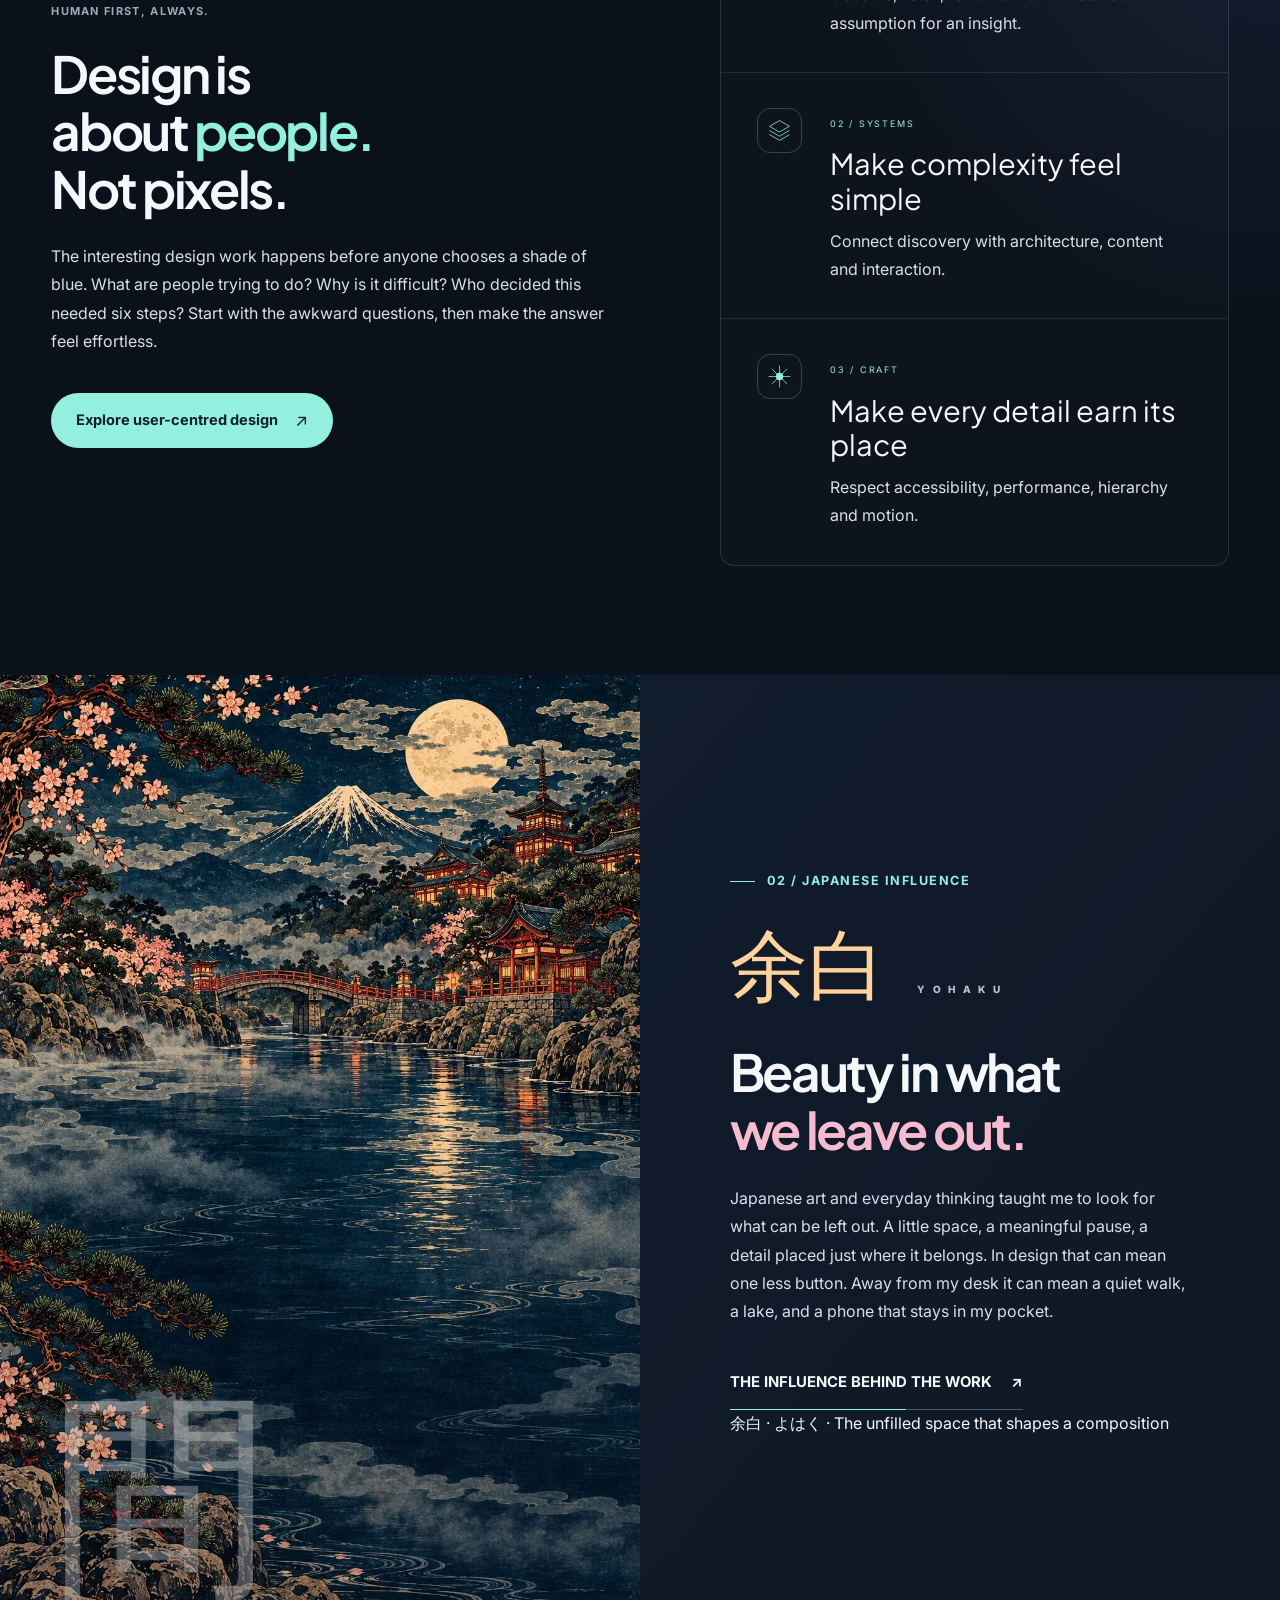
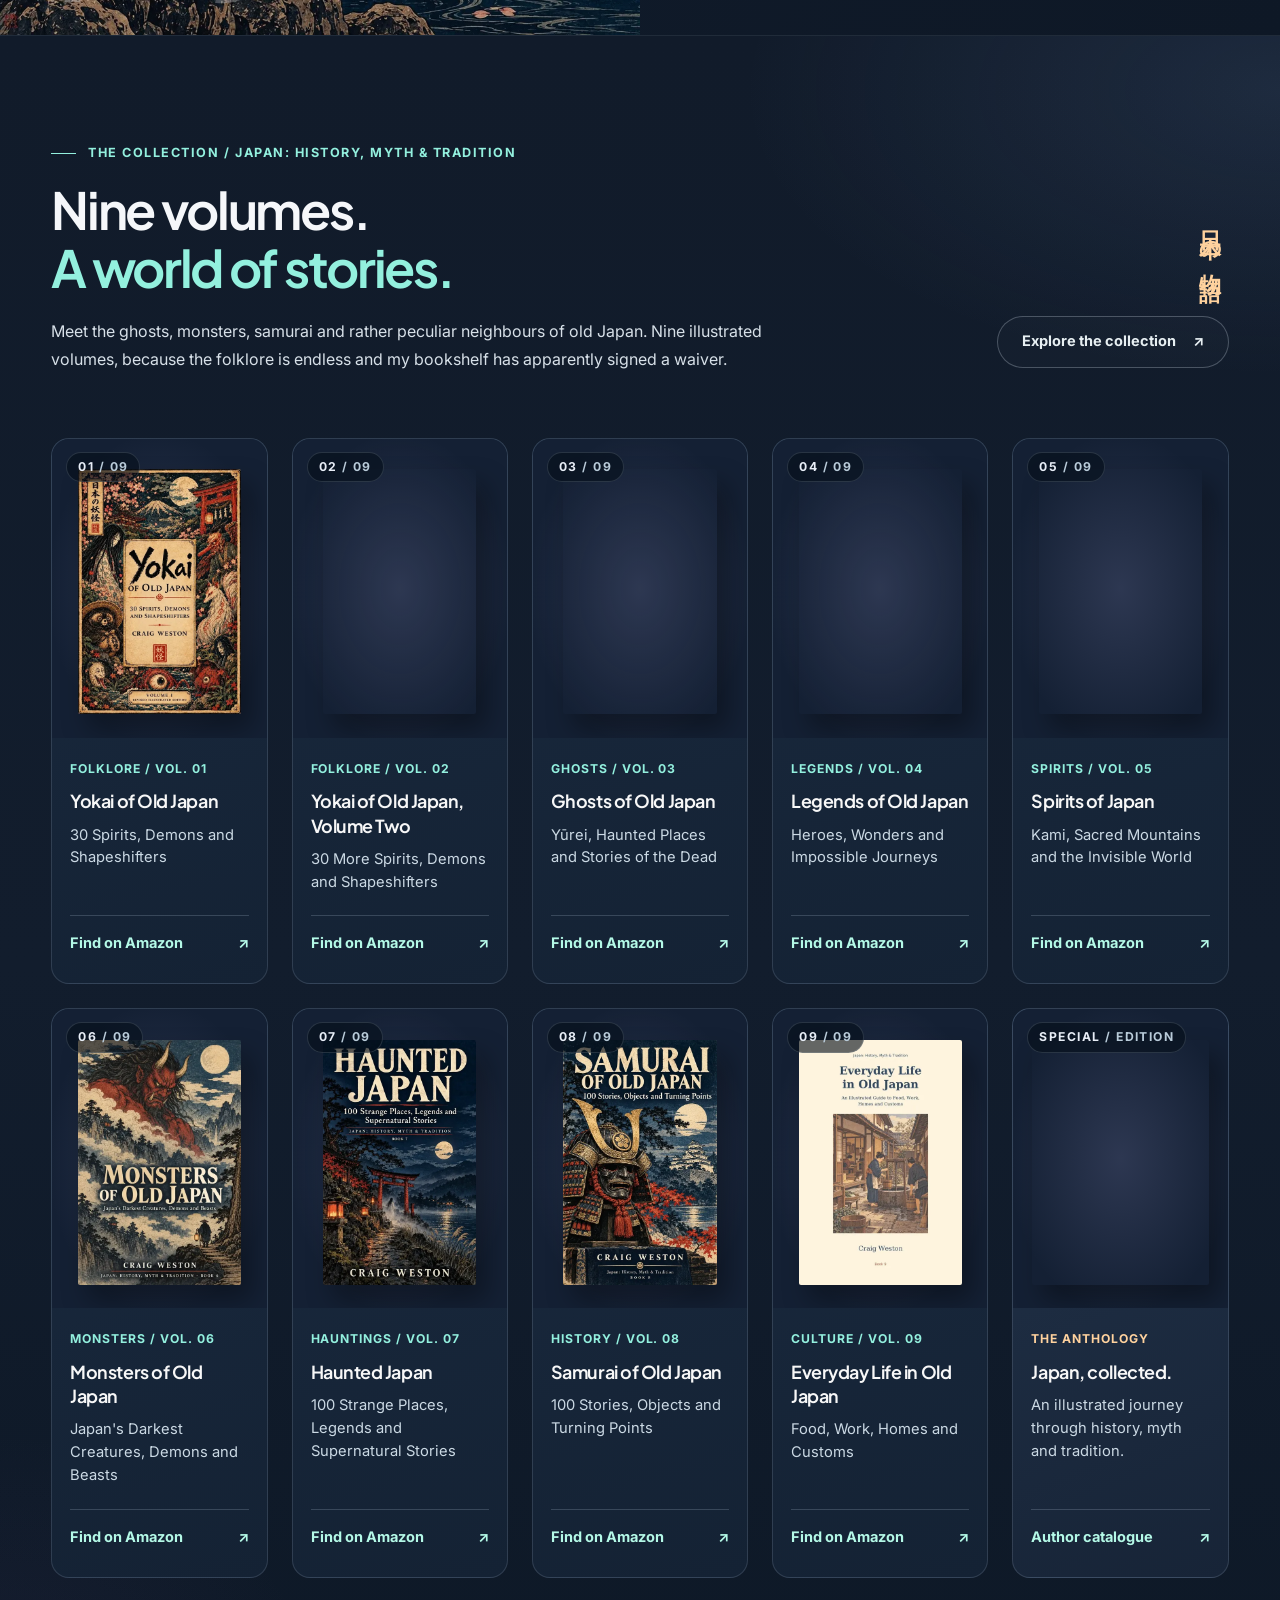
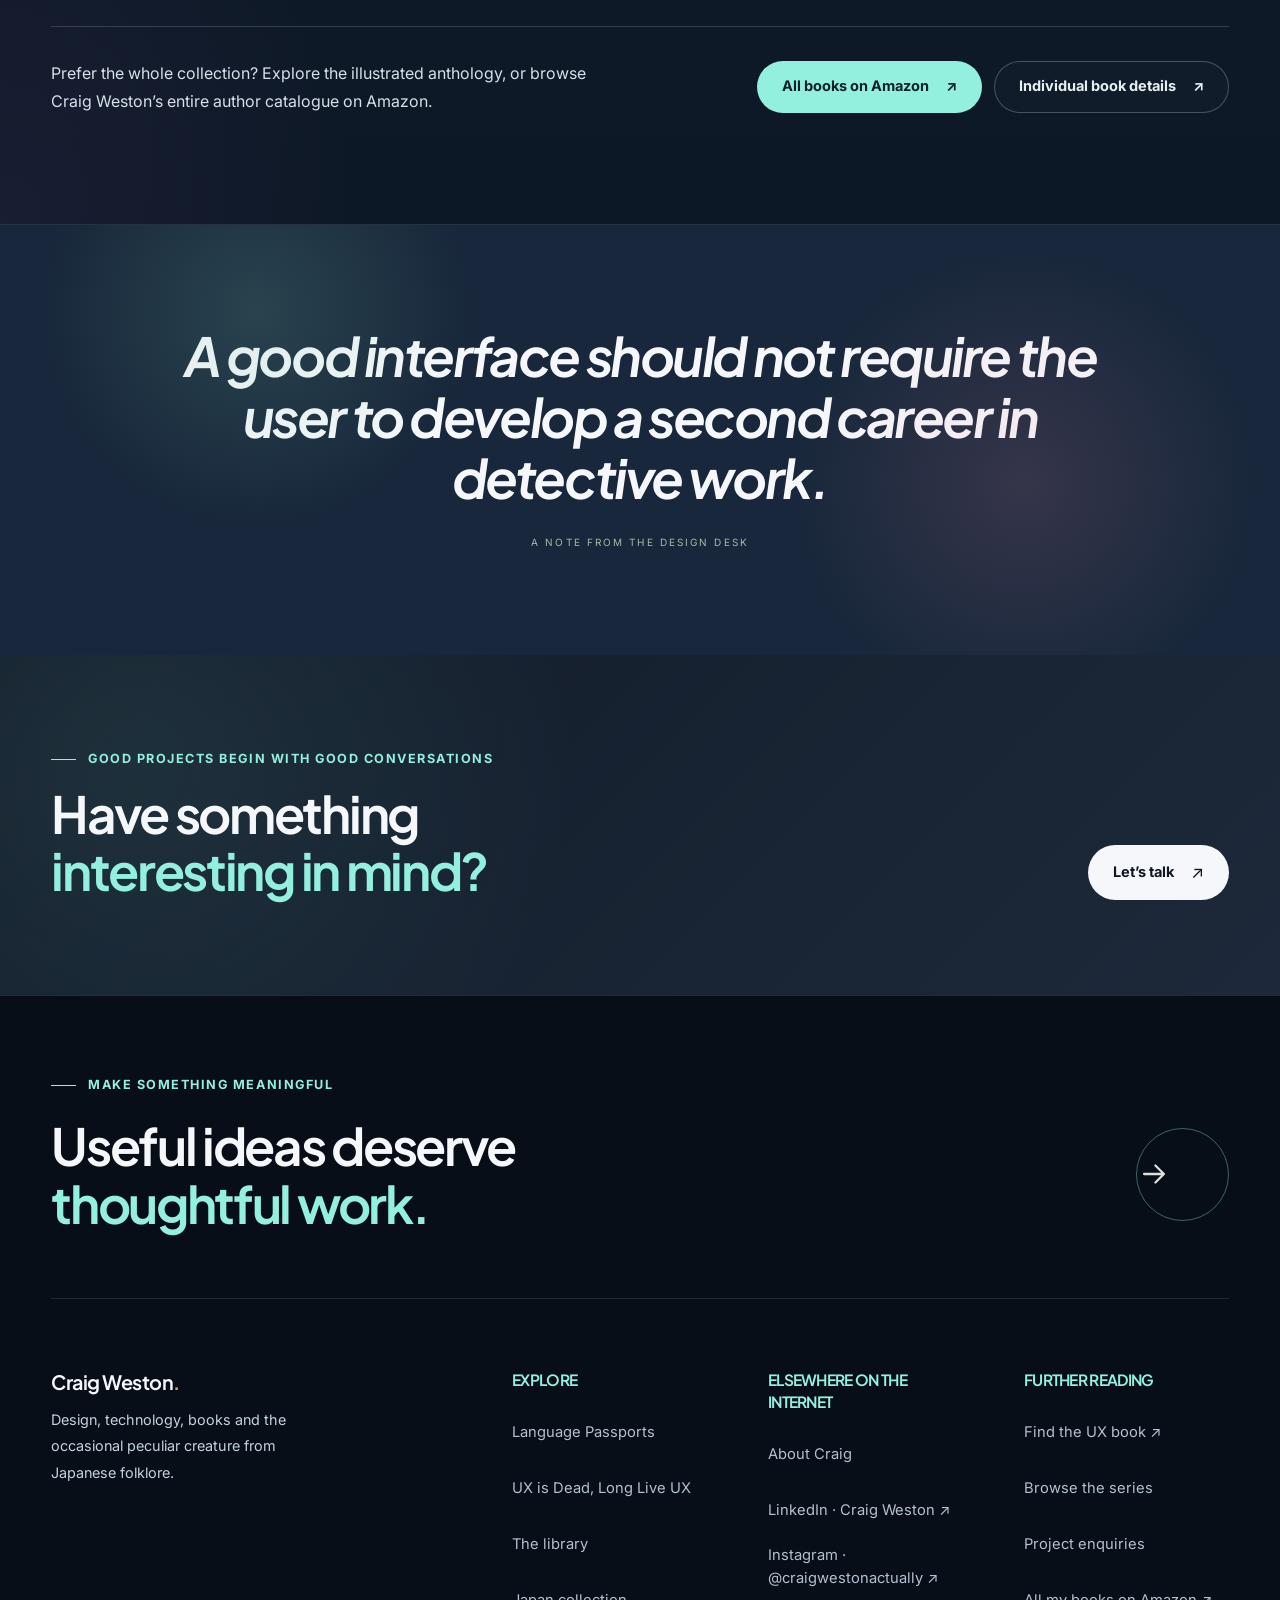
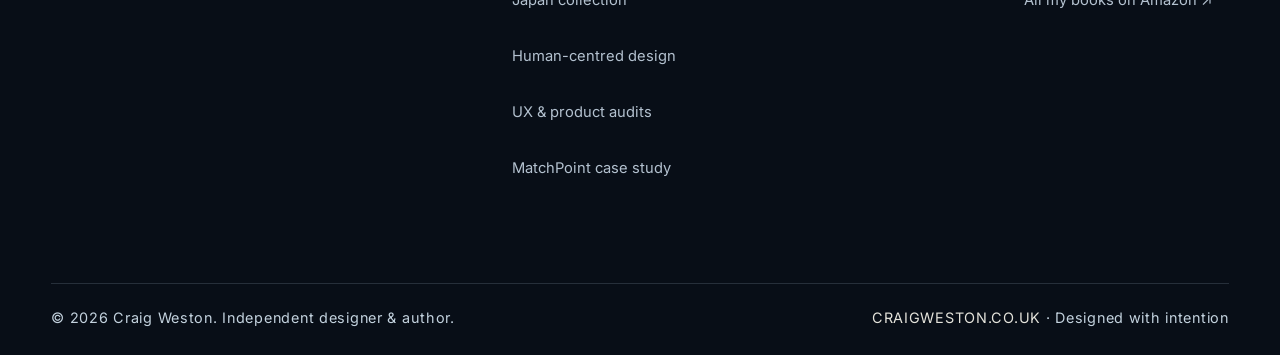
==== commit 1d65ef2b: "Restore original homepage buttons and add playable Language Passports stories" ====
--- a/public/index.html
+++ b/public/index.html
@@ -1,6 +1,6 @@
 <!DOCTYPE html>
 
-<html lang="en-GB"><head><meta charset="utf-8"/><meta content="width=device-width,initial-scale=1" name="viewport"/><meta content="#1c2827" name="theme-color"/><title>Craig Weston | UX &amp; Product Designer, Consultant &amp; Author</title><meta content="Craig Weston is a UK-based UX and product designer, consultant and author. Explore digital product design, independent UX audits, MatchPoint and books about UX and Japan." name="description"/><meta content="index,follow,max-image-preview:large" name="robots"/><link href="https://craigweston.co.uk/" rel="canonical"/><link href="assets/favicon.svg" rel="icon" type="image/svg+xml"/><link rel="stylesheet" href="site.min.css"/><link rel="stylesheet" href="audit-service.css"/><meta content="website" property="og:type"/><meta content="Craig Weston" property="og:site_name"/><meta content="Craig Weston | UX &amp; Product Designer, Consultant &amp; Author" property="og:title"/><meta content="Craig Weston is a UK-based UX and product designer, consultant and author. Explore digital product design, independent UX audits, MatchPoint and books about UX and Japan." property="og:description"/><meta content="https://craigweston.co.uk/" property="og:url"/><meta content="https://craigweston.co.uk/assets/portrait-cutout.webp" property="og:image"/><meta content="summary_large_image" name="twitter:card"/><script type="application/ld+json">{"@context":"https://schema.org","@type":"Person","name":"Craig Weston","url":"https://craigweston.co.uk/","jobTitle":"Product and UX Designer, Author","sameAs":["https://www.linkedin.com/in/craig-weston/","https://www.instagram.com/craigwestonactually/","https://www.amazon.co.uk/stores/Craig-Weston/author/B0HLZSSBYQ/allbooks"],"@id":"https://craigweston.co.uk/#person","description":"UK-based UX and product designer, consultant and author of UX Is Dead, Long Live UX and the Japan: History, Myth & Tradition book series.","image":"https://craigweston.co.uk/assets/portrait-cutout.webp","knowsAbout":["User experience design","Digital product design","UX audits","Digital service design","Japanese folklore writing"]}</script><link href="https://fonts.googleapis.com" rel="preconnect"/><link crossorigin="anonymous" href="https://fonts.gstatic.com" rel="preconnect"/><link href="https://fonts.googleapis.com/css2?family=Inter:wght@400;500;600;700&amp;family=Plus+Jakarta+Sans:wght@400;500;600;700;800&amp;family=Noto+Sans+JP:wght@400;500;700&amp;display=swap" rel="stylesheet"/><meta name="author" content="Craig Weston"/><meta property="og:site_name" content="Craig Weston"/><meta property="og:locale" content="en_GB"/><meta property="og:image:alt" content="Portrait of Craig Weston, UX and product designer and author"/><meta property="og:image:width" content="720"/><meta property="og:image:height" content="720"/><meta name="twitter:title" content="Craig Weston | UX &amp; Product Designer, Consultant &amp; Author"/><meta name="twitter:description" content="Craig Weston is a UK-based UX and product designer, consultant and author. Explore digital product design, independent UX audits, MatchPoint and books about UX and Japan."/><meta name="twitter:image" content="https://craigweston.co.uk/assets/portrait-cutout.webp"/><script type="application/ld+json">{"@context":"https://schema.org","@type":"WebSite","@id":"https://craigweston.co.uk/#website","name":"Craig Weston","url":"https://craigweston.co.uk/","inLanguage":"en-GB","publisher":{"@id":"https://craigweston.co.uk/#person"}}</script><link rel="preload" href="assets/hero-ux-japan.webp" as="image" fetchpriority="high"/></head><body><div class="scroll-meter" aria-hidden="true"><span id="scroll-meter-fill"></span></div><a class="skip-link" href="#main-content">Skip to main content</a><header class="site-header"><div class="header-inner"><a aria-label="Craig Weston homepage" class="brand" href="index.html"><span class="brand-mark">cw</span><span class="brand-text">CRAIG WESTON<small>DESIGNER / AUTHOR</small></span></a><nav aria-label="Primary navigation" class="nav-links" id="nav-links"><a aria-current="page" class="active" data-nav="index.html" href="index.html">Home</a><a data-nav="design.html" href="design.html">Design</a><a data-nav="ux-audits.html" href="ux-audits.html">UX Audits</a><a data-nav="matchpoint.html" href="matchpoint.html">Work</a><a data-nav="books.html" href="books.html">Books</a><a data-nav="about.html" href="about.html">About</a></nav><div class="nav-actions"><div aria-label="Social links" class="social-mini"><a aria-label="Instagram @craigwestonactually" class="social-mini-link" href="https://www.instagram.com/craigwestonactually/" rel="noopener noreferrer" target="_blank"><svg aria-hidden="true" fill="none" stroke="currentColor" stroke-linecap="round" stroke-linejoin="round" stroke-width="1.7" viewbox="0 0 24 24"><rect height="18" rx="5" width="18" x="3" y="3"></rect><circle cx="12" cy="12" r="4"></circle><path d="M17.5 6.5h.01"></path></svg></a><a aria-label="Craig Weston on LinkedIn" class="social-mini-link" href="https://www.linkedin.com/in/craig-weston/" rel="noopener noreferrer" target="_blank"><svg aria-hidden="true" fill="currentColor" viewbox="0 0 24 24"><path d="M5.2 8H2.3v13h2.9zm.2-4A1.7 1.7 0 1 0 2 4a1.7 1.7 0 0 0 3.4 0ZM21 13.4c0-3.5-1.9-5.1-4.4-5.1a3.8 3.8 0 0 0-3.4 1.9V8H10v13h3.2v-7.2c0-1.9.4-3.6 2.6-3.6s2.2 2 2.2 3.7V21H21z"></path></svg></a></div><a class="top-contact" href="about.html#contact">Let’s work together <span>↗</span></a><button aria-controls="nav-links" aria-expanded="false" aria-label="Open navigation menu" class="menu-toggle" id="menu-toggle" type="button">☰</button></div></div></header><main id="main-content" tabindex="-1"><section class="hero grain"><div class="hero-shell"><div class="hero-copy"><div class="eyebrow">CRAIG WESTON / DESIGNER · AUTHOR · CURIOUS HUMAN</div><h1>Thoughtful<br/><em>by design.</em><br/>Curious<br/>by nature.</h1><p class="hero-intro">I’m Craig, a UK-based product designer and author. I help teams untangle the parts of an app or service that leave people stuck. I also write about Japanese folklore and build games for people learning languages.</p><div class="hero-buttons"><a class="btn btn-cream" href="ux-audits.html">Explore UX audits</a><a class="btn btn-white-outline" href="language-passports.html">Discover Language Passports</a></div></div><div class="hero-visual"><div class="hero-image"></div><span class="vertical-note">日本 · 美と物語</span><span class="hero-number">A PERSONAL DIGITAL JOURNAL · 2026</span></div></div></section>
+<html lang="en-GB"><head><meta charset="utf-8"/><meta content="width=device-width,initial-scale=1" name="viewport"/><meta content="#1c2827" name="theme-color"/><title>Craig Weston | UX &amp; Product Designer, Consultant &amp; Author</title><meta content="Craig Weston is a UK-based UX and product designer, consultant and author. Explore digital product design, independent UX audits, MatchPoint and books about UX and Japan." name="description"/><meta content="index,follow,max-image-preview:large" name="robots"/><link href="https://craigweston.co.uk/" rel="canonical"/><link href="assets/favicon.svg" rel="icon" type="image/svg+xml"/><link rel="stylesheet" href="site.min.css"/><link rel="stylesheet" href="audit-service.css"/><meta content="website" property="og:type"/><meta content="Craig Weston" property="og:site_name"/><meta content="Craig Weston | UX &amp; Product Designer, Consultant &amp; Author" property="og:title"/><meta content="Craig Weston is a UK-based UX and product designer, consultant and author. Explore digital product design, independent UX audits, MatchPoint and books about UX and Japan." property="og:description"/><meta content="https://craigweston.co.uk/" property="og:url"/><meta content="https://craigweston.co.uk/assets/portrait-cutout.webp" property="og:image"/><meta content="summary_large_image" name="twitter:card"/><script type="application/ld+json">{"@context":"https://schema.org","@type":"Person","name":"Craig Weston","url":"https://craigweston.co.uk/","jobTitle":"Product and UX Designer, Author","sameAs":["https://www.linkedin.com/in/craig-weston/","https://www.instagram.com/craigwestonactually/","https://www.amazon.co.uk/stores/Craig-Weston/author/B0HLZSSBYQ/allbooks"],"@id":"https://craigweston.co.uk/#person","description":"UK-based UX and product designer, consultant and author of UX Is Dead, Long Live UX and the Japan: History, Myth & Tradition book series.","image":"https://craigweston.co.uk/assets/portrait-cutout.webp","knowsAbout":["User experience design","Digital product design","UX audits","Digital service design","Japanese folklore writing"]}</script><link href="https://fonts.googleapis.com" rel="preconnect"/><link crossorigin="anonymous" href="https://fonts.gstatic.com" rel="preconnect"/><link href="https://fonts.googleapis.com/css2?family=Inter:wght@400;500;600;700&amp;family=Plus+Jakarta+Sans:wght@400;500;600;700;800&amp;family=Noto+Sans+JP:wght@400;500;700&amp;display=swap" rel="stylesheet"/><meta name="author" content="Craig Weston"/><meta property="og:site_name" content="Craig Weston"/><meta property="og:locale" content="en_GB"/><meta property="og:image:alt" content="Portrait of Craig Weston, UX and product designer and author"/><meta property="og:image:width" content="720"/><meta property="og:image:height" content="720"/><meta name="twitter:title" content="Craig Weston | UX &amp; Product Designer, Consultant &amp; Author"/><meta name="twitter:description" content="Craig Weston is a UK-based UX and product designer, consultant and author. Explore digital product design, independent UX audits, MatchPoint and books about UX and Japan."/><meta name="twitter:image" content="https://craigweston.co.uk/assets/portrait-cutout.webp"/><script type="application/ld+json">{"@context":"https://schema.org","@type":"WebSite","@id":"https://craigweston.co.uk/#website","name":"Craig Weston","url":"https://craigweston.co.uk/","inLanguage":"en-GB","publisher":{"@id":"https://craigweston.co.uk/#person"}}</script><link rel="preload" href="assets/hero-ux-japan.webp" as="image" fetchpriority="high"/></head><body><div class="scroll-meter" aria-hidden="true"><span id="scroll-meter-fill"></span></div><a class="skip-link" href="#main-content">Skip to main content</a><header class="site-header"><div class="header-inner"><a aria-label="Craig Weston homepage" class="brand" href="index.html"><span class="brand-mark">cw</span><span class="brand-text">CRAIG WESTON<small>DESIGNER / AUTHOR</small></span></a><nav aria-label="Primary navigation" class="nav-links" id="nav-links"><a aria-current="page" class="active" data-nav="index.html" href="index.html">Home</a><a data-nav="design.html" href="design.html">Design</a><a data-nav="ux-audits.html" href="ux-audits.html">UX Audits</a><a data-nav="matchpoint.html" href="matchpoint.html">Work</a><a data-nav="books.html" href="books.html">Books</a><a data-nav="about.html" href="about.html">About</a></nav><div class="nav-actions"><div aria-label="Social links" class="social-mini"><a aria-label="Instagram @craigwestonactually" class="social-mini-link" href="https://www.instagram.com/craigwestonactually/" rel="noopener noreferrer" target="_blank"><svg aria-hidden="true" fill="none" stroke="currentColor" stroke-linecap="round" stroke-linejoin="round" stroke-width="1.7" viewbox="0 0 24 24"><rect height="18" rx="5" width="18" x="3" y="3"></rect><circle cx="12" cy="12" r="4"></circle><path d="M17.5 6.5h.01"></path></svg></a><a aria-label="Craig Weston on LinkedIn" class="social-mini-link" href="https://www.linkedin.com/in/craig-weston/" rel="noopener noreferrer" target="_blank"><svg aria-hidden="true" fill="currentColor" viewbox="0 0 24 24"><path d="M5.2 8H2.3v13h2.9zm.2-4A1.7 1.7 0 1 0 2 4a1.7 1.7 0 0 0 3.4 0ZM21 13.4c0-3.5-1.9-5.1-4.4-5.1a3.8 3.8 0 0 0-3.4 1.9V8H10v13h3.2v-7.2c0-1.9.4-3.6 2.6-3.6s2.2 2 2.2 3.7V21H21z"></path></svg></a></div><a class="top-contact" href="about.html#contact">Let’s work together <span>↗</span></a><button aria-controls="nav-links" aria-expanded="false" aria-label="Open navigation menu" class="menu-toggle" id="menu-toggle" type="button">☰</button></div></div></header><main id="main-content" tabindex="-1"><section class="hero grain"><div class="hero-shell"><div class="hero-copy"><div class="eyebrow">CRAIG WESTON / DESIGNER · AUTHOR · CURIOUS HUMAN</div><h1>Thoughtful<br/><em>by design.</em><br/>Curious<br/>by nature.</h1><p class="hero-intro">I’m Craig, a UK-based product designer and author. I help teams untangle the parts of an app or service that leave people stuck. I also write about Japanese folklore and build games for people learning languages.</p><div class="hero-buttons"><a class="btn btn-cream" href="ux-book.html">My UX book <span class="arrow">↗</span></a><a class="btn btn-white-outline" href="matchpoint.html">Explore the work <span class="arrow">↗</span></a></div></div><div class="hero-visual"><div class="hero-image"></div><span class="vertical-note">日本 · 美と物語</span><span class="hero-number">A PERSONAL DIGITAL JOURNAL · 2026</span></div></div></section>
 
 
 
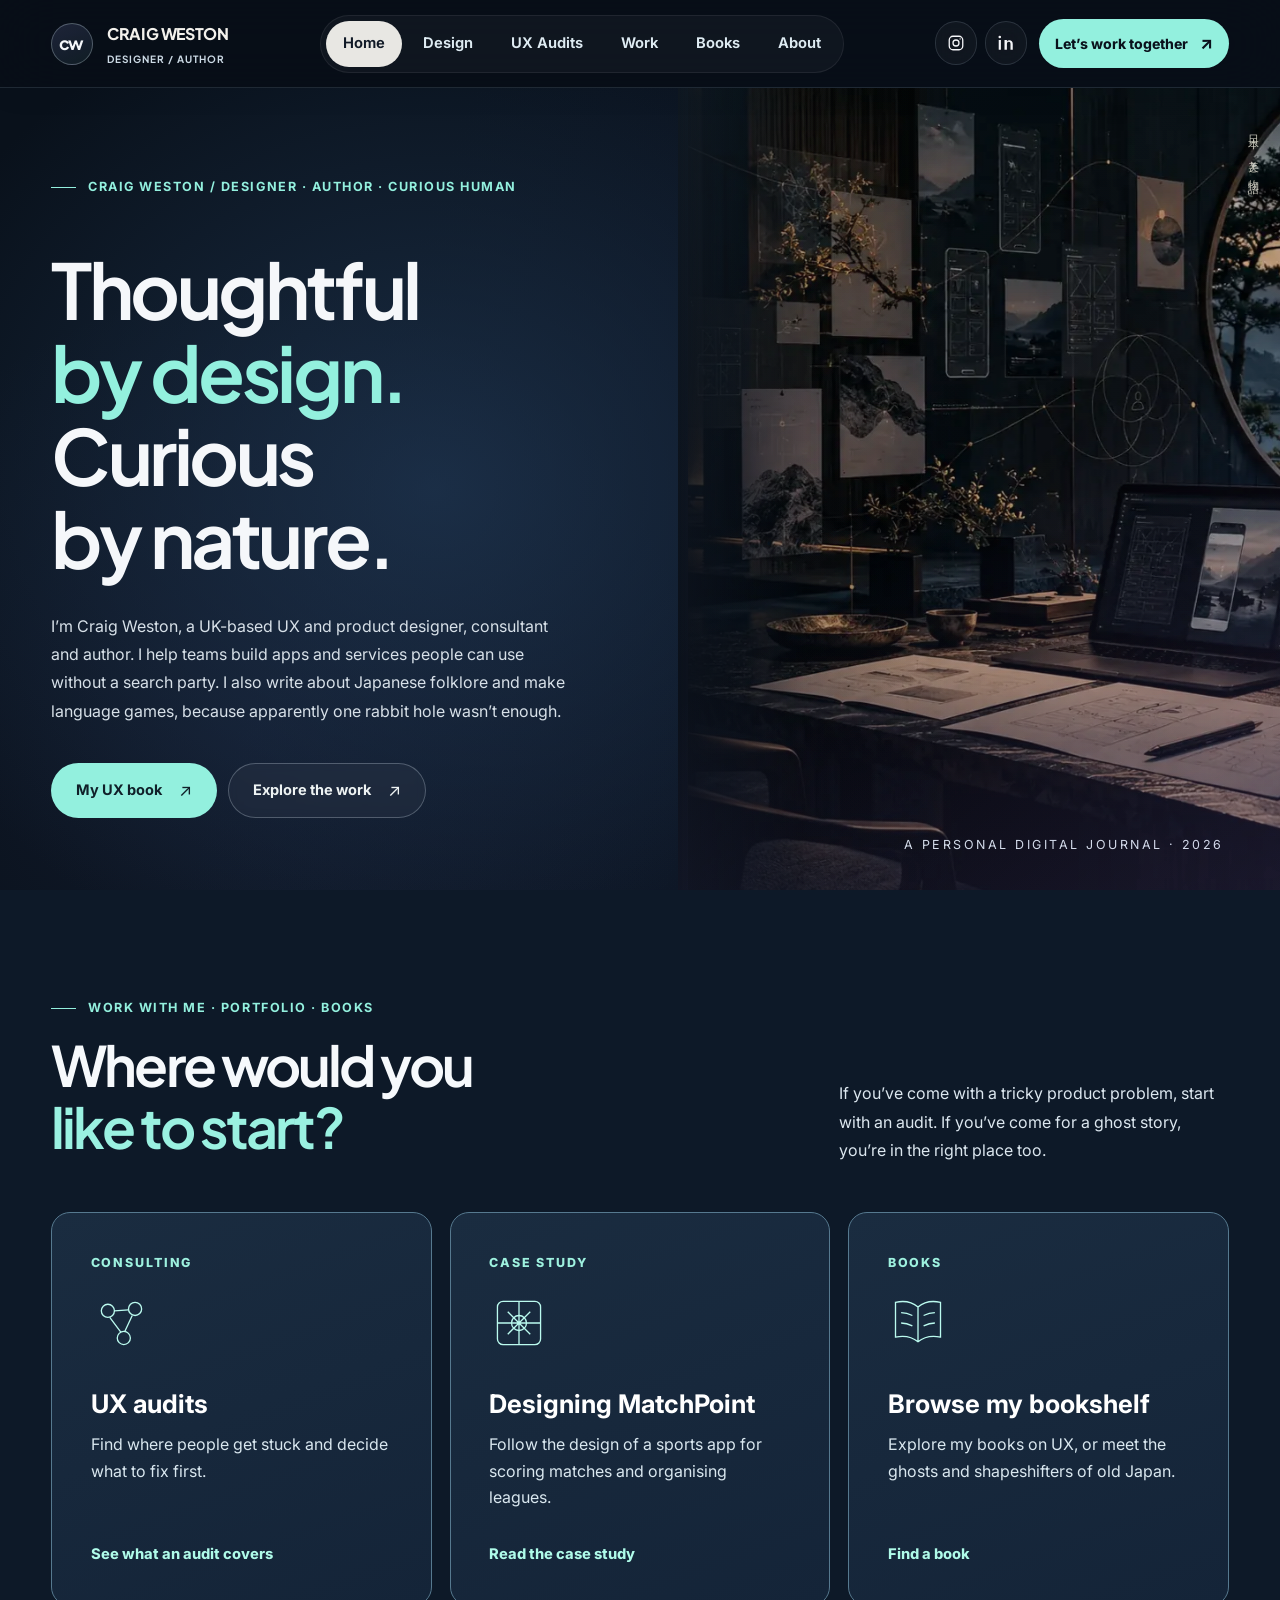
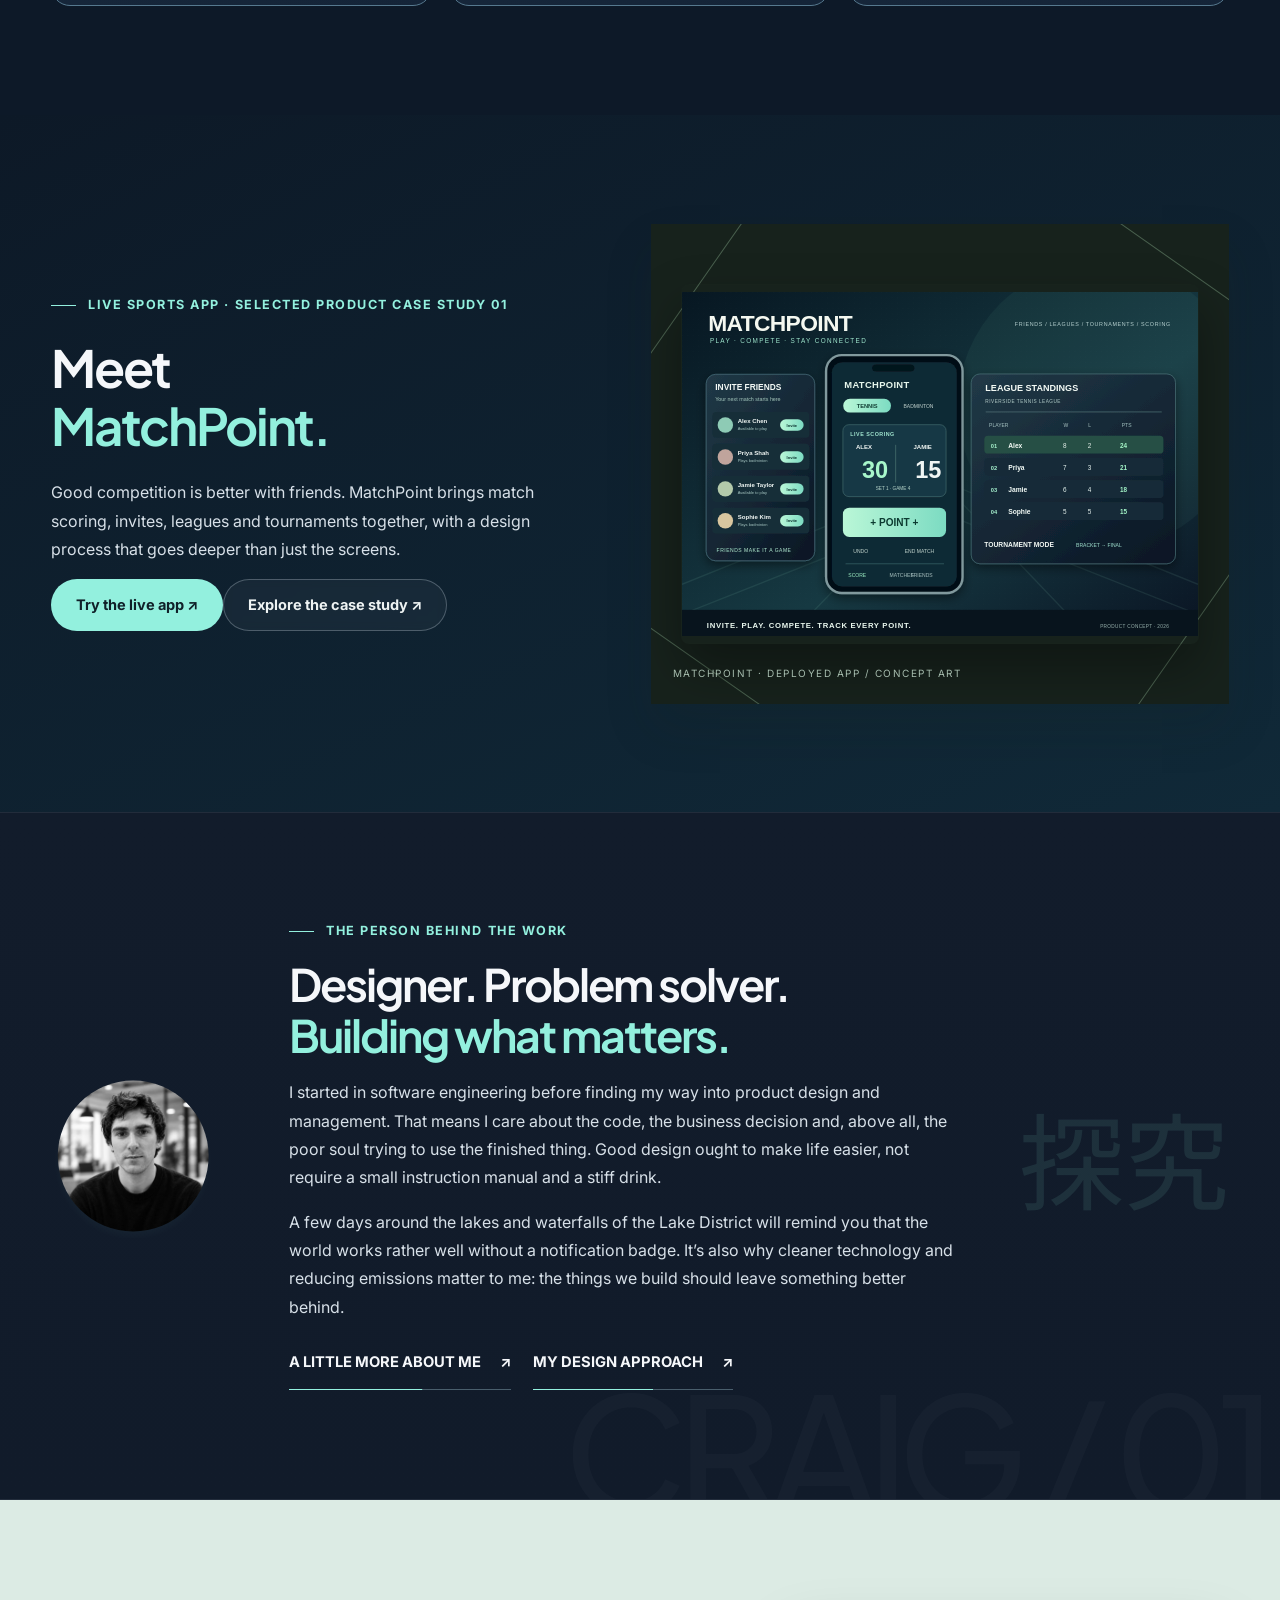
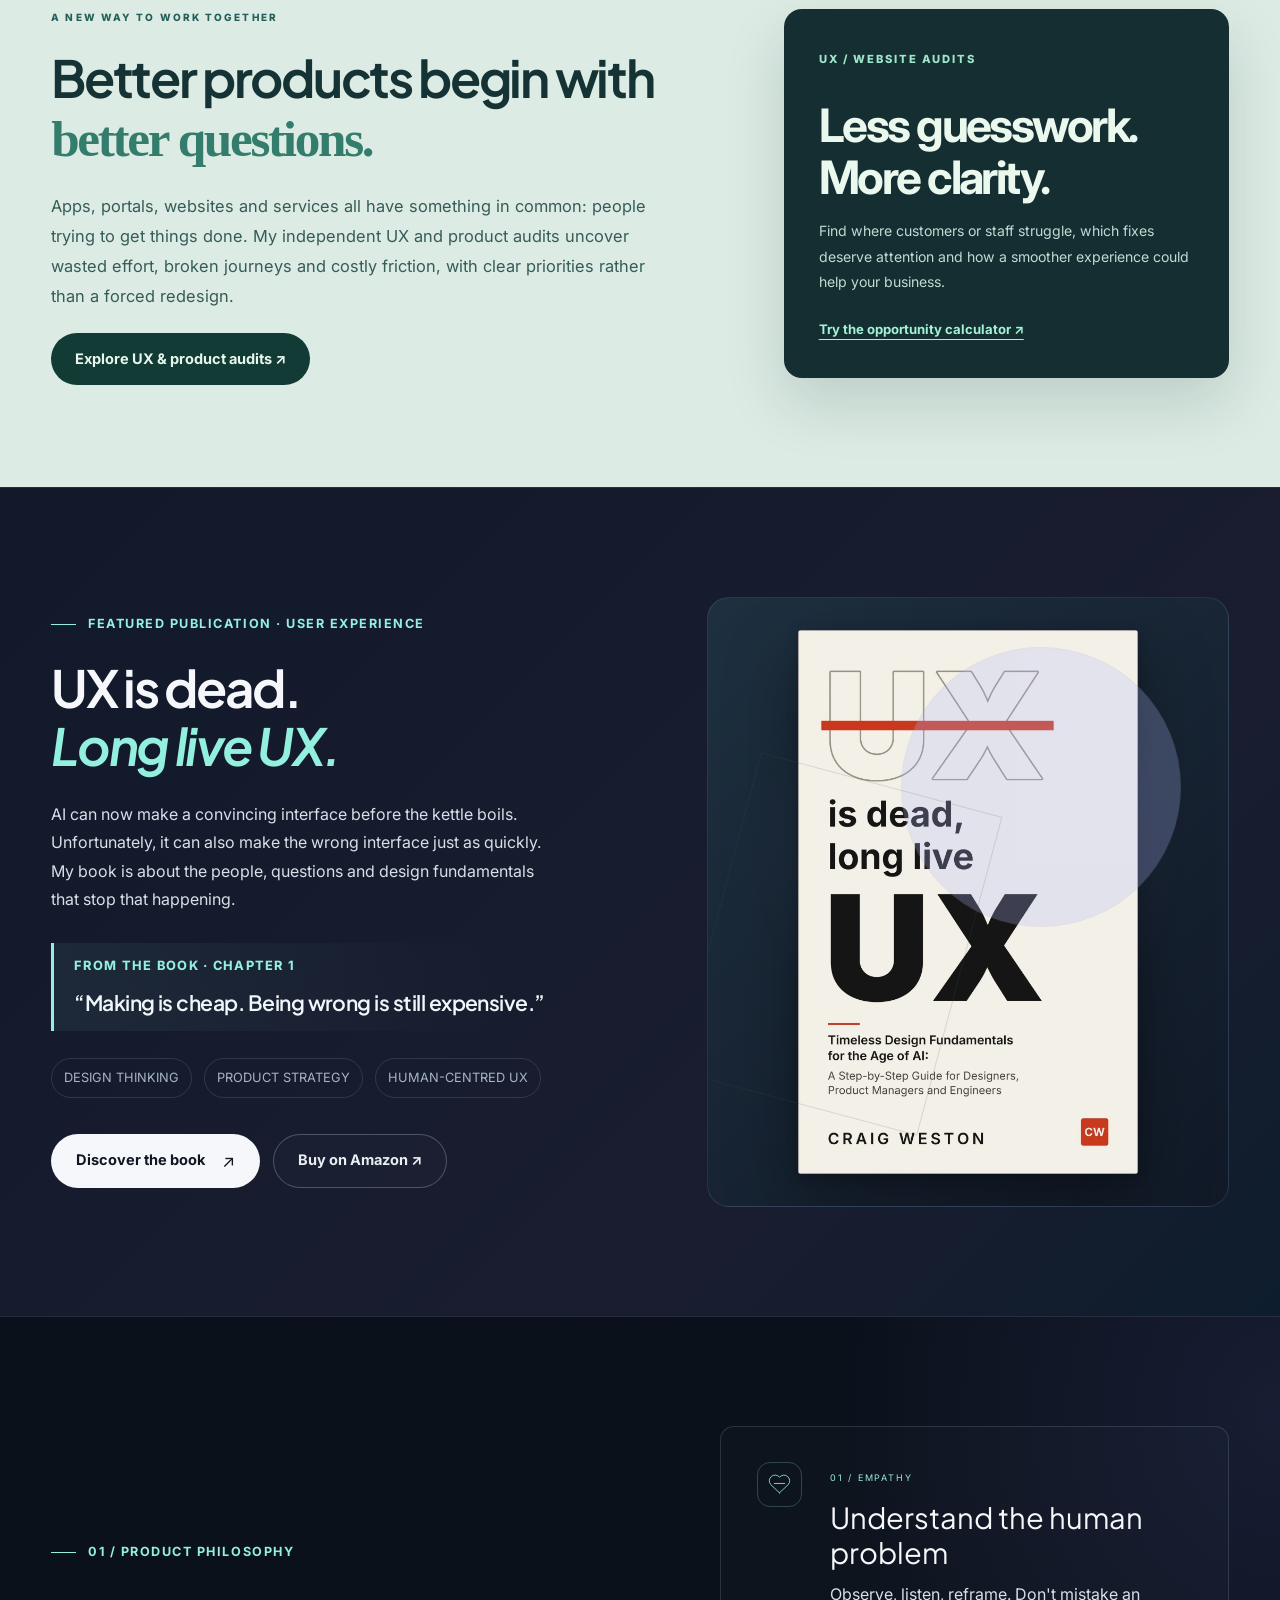
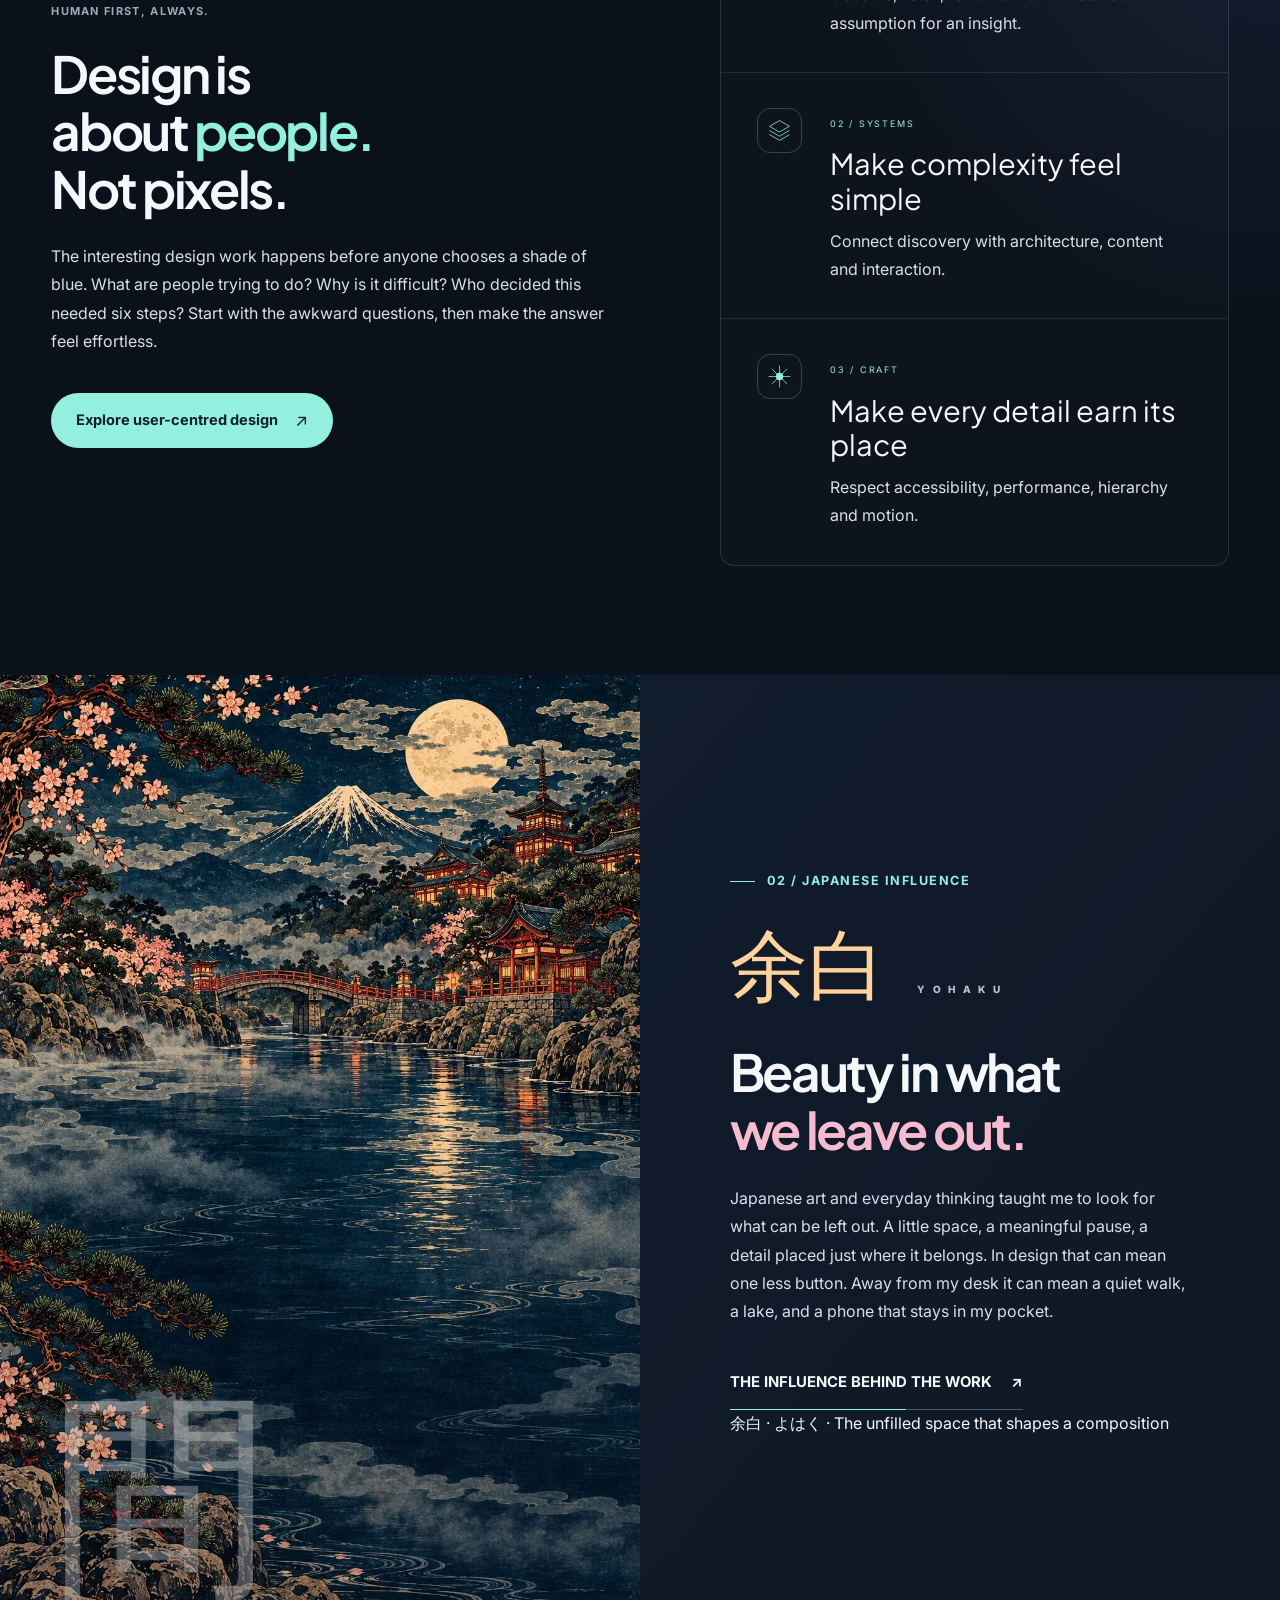
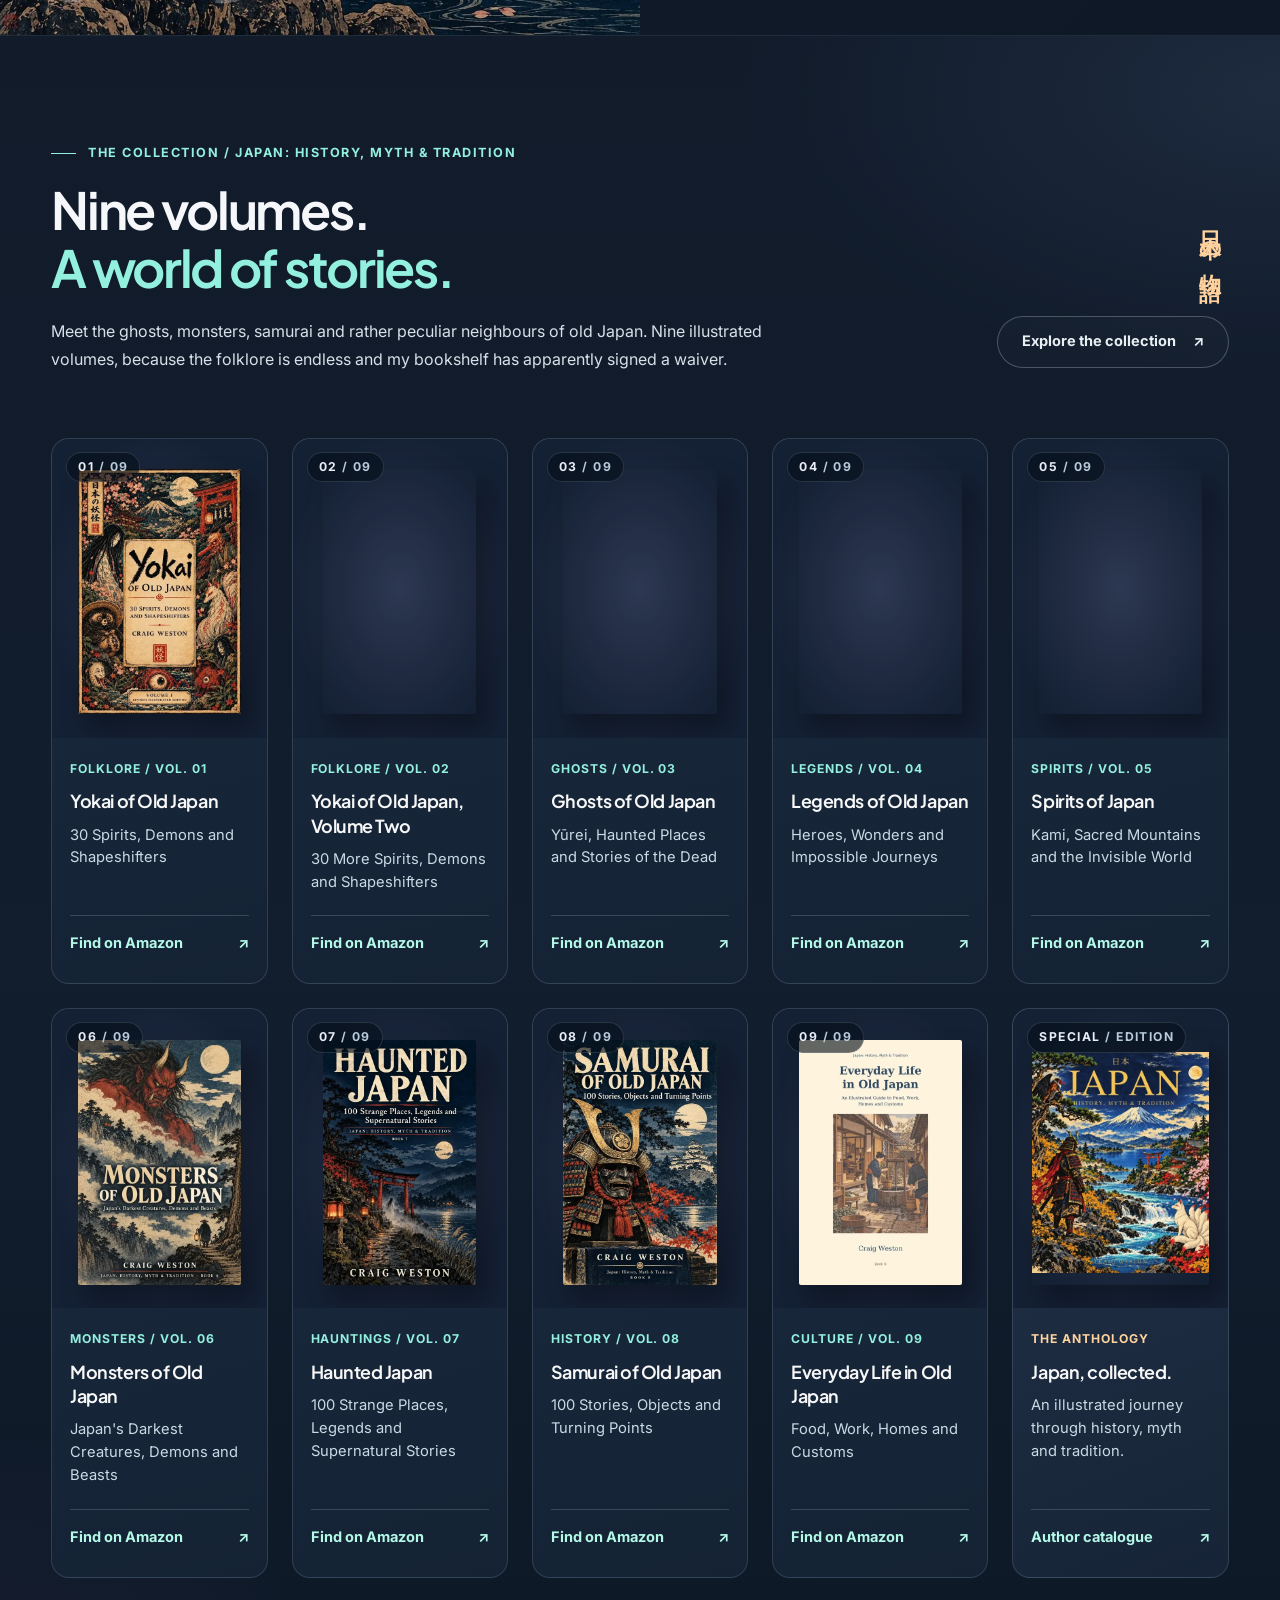
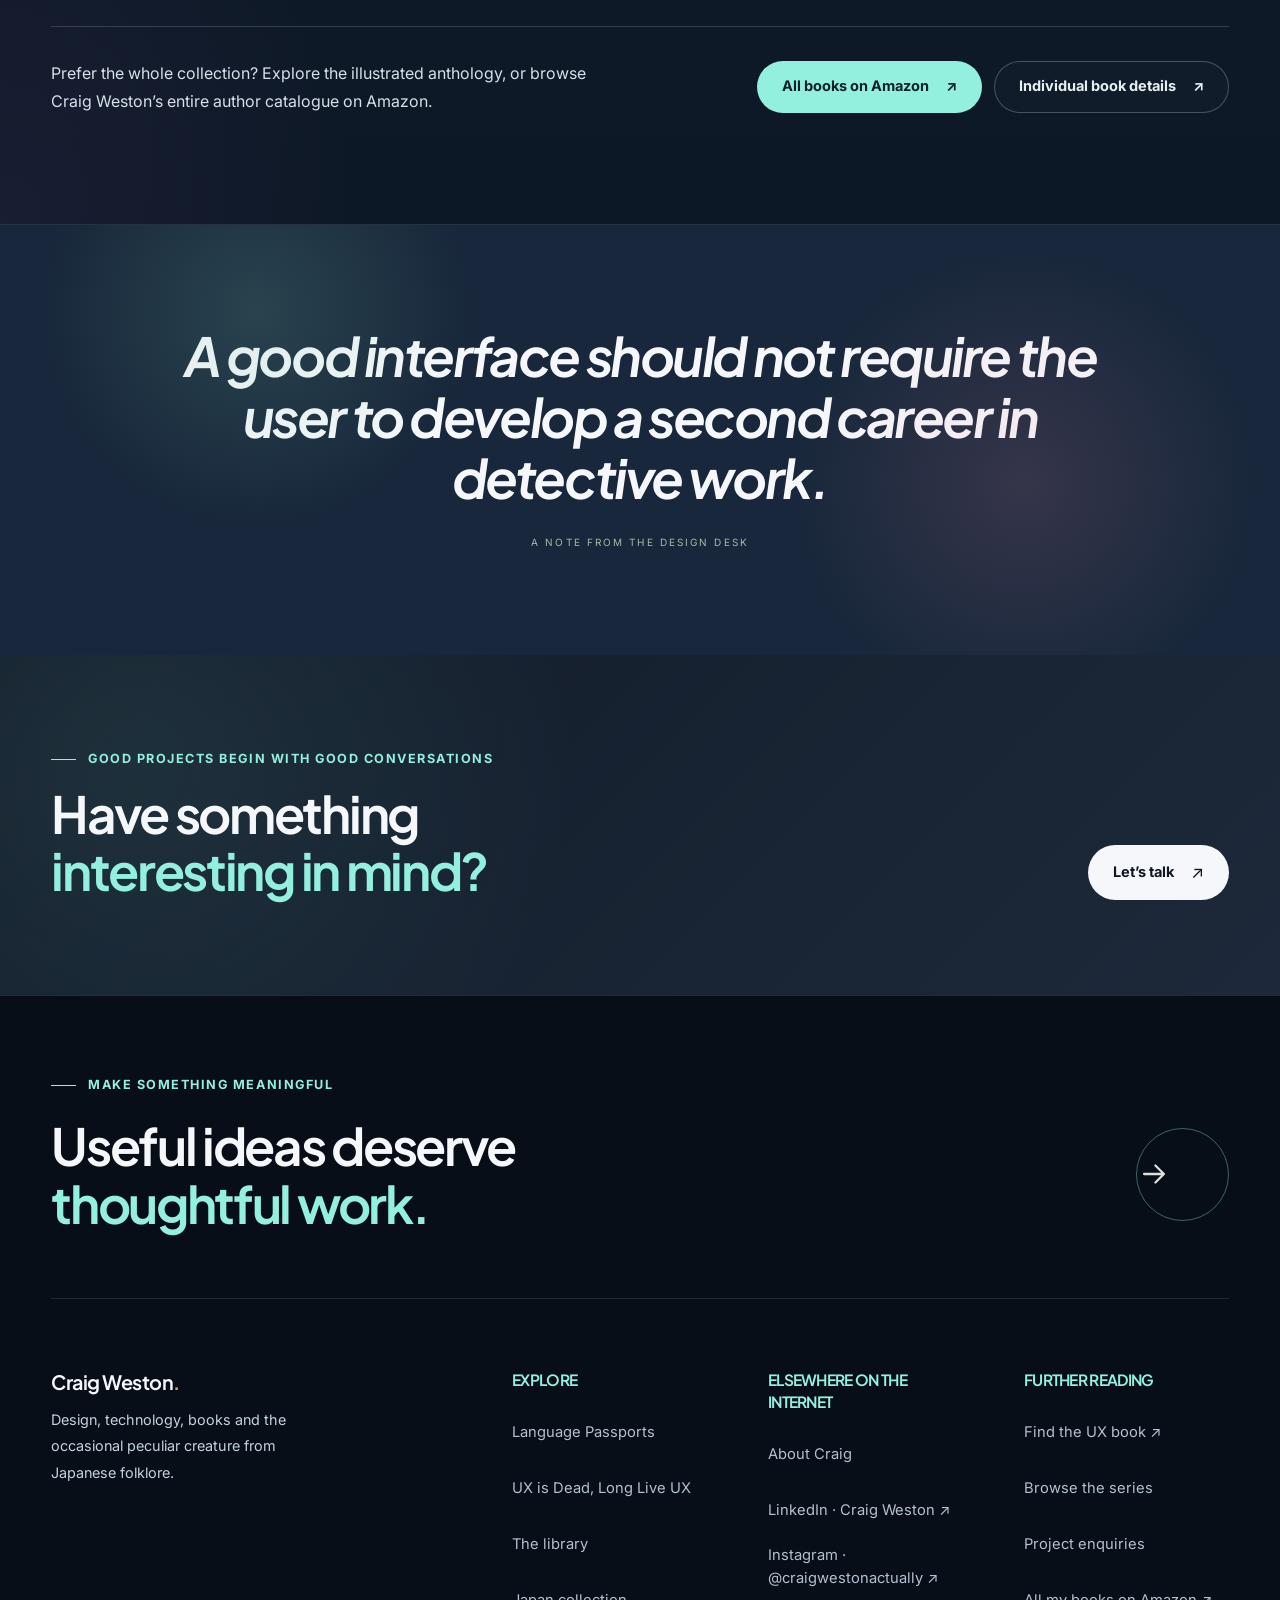
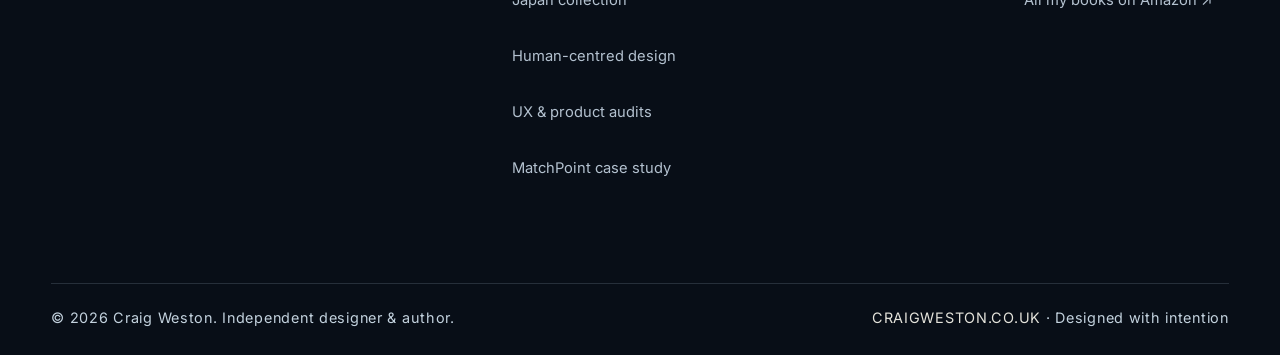
==== commit 45053f40: "Bring back the original voice in the homepage introduction" ====
--- a/public/index.html
+++ b/public/index.html
@@ -1,6 +1,6 @@
 <!DOCTYPE html>
 
-<html lang="en-GB"><head><meta charset="utf-8"/><meta content="width=device-width,initial-scale=1" name="viewport"/><meta content="#1c2827" name="theme-color"/><title>Craig Weston | UX &amp; Product Designer, Consultant &amp; Author</title><meta content="Craig Weston is a UK-based UX and product designer, consultant and author. Explore digital product design, independent UX audits, MatchPoint and books about UX and Japan." name="description"/><meta content="index,follow,max-image-preview:large" name="robots"/><link href="https://craigweston.co.uk/" rel="canonical"/><link href="assets/favicon.svg" rel="icon" type="image/svg+xml"/><link rel="stylesheet" href="site.min.css"/><link rel="stylesheet" href="audit-service.css"/><meta content="website" property="og:type"/><meta content="Craig Weston" property="og:site_name"/><meta content="Craig Weston | UX &amp; Product Designer, Consultant &amp; Author" property="og:title"/><meta content="Craig Weston is a UK-based UX and product designer, consultant and author. Explore digital product design, independent UX audits, MatchPoint and books about UX and Japan." property="og:description"/><meta content="https://craigweston.co.uk/" property="og:url"/><meta content="https://craigweston.co.uk/assets/portrait-cutout.webp" property="og:image"/><meta content="summary_large_image" name="twitter:card"/><script type="application/ld+json">{"@context":"https://schema.org","@type":"Person","name":"Craig Weston","url":"https://craigweston.co.uk/","jobTitle":"Product and UX Designer, Author","sameAs":["https://www.linkedin.com/in/craig-weston/","https://www.instagram.com/craigwestonactually/","https://www.amazon.co.uk/stores/Craig-Weston/author/B0HLZSSBYQ/allbooks"],"@id":"https://craigweston.co.uk/#person","description":"UK-based UX and product designer, consultant and author of UX Is Dead, Long Live UX and the Japan: History, Myth & Tradition book series.","image":"https://craigweston.co.uk/assets/portrait-cutout.webp","knowsAbout":["User experience design","Digital product design","UX audits","Digital service design","Japanese folklore writing"]}</script><link href="https://fonts.googleapis.com" rel="preconnect"/><link crossorigin="anonymous" href="https://fonts.gstatic.com" rel="preconnect"/><link href="https://fonts.googleapis.com/css2?family=Inter:wght@400;500;600;700&amp;family=Plus+Jakarta+Sans:wght@400;500;600;700;800&amp;family=Noto+Sans+JP:wght@400;500;700&amp;display=swap" rel="stylesheet"/><meta name="author" content="Craig Weston"/><meta property="og:site_name" content="Craig Weston"/><meta property="og:locale" content="en_GB"/><meta property="og:image:alt" content="Portrait of Craig Weston, UX and product designer and author"/><meta property="og:image:width" content="720"/><meta property="og:image:height" content="720"/><meta name="twitter:title" content="Craig Weston | UX &amp; Product Designer, Consultant &amp; Author"/><meta name="twitter:description" content="Craig Weston is a UK-based UX and product designer, consultant and author. Explore digital product design, independent UX audits, MatchPoint and books about UX and Japan."/><meta name="twitter:image" content="https://craigweston.co.uk/assets/portrait-cutout.webp"/><script type="application/ld+json">{"@context":"https://schema.org","@type":"WebSite","@id":"https://craigweston.co.uk/#website","name":"Craig Weston","url":"https://craigweston.co.uk/","inLanguage":"en-GB","publisher":{"@id":"https://craigweston.co.uk/#person"}}</script><link rel="preload" href="assets/hero-ux-japan.webp" as="image" fetchpriority="high"/></head><body><div class="scroll-meter" aria-hidden="true"><span id="scroll-meter-fill"></span></div><a class="skip-link" href="#main-content">Skip to main content</a><header class="site-header"><div class="header-inner"><a aria-label="Craig Weston homepage" class="brand" href="index.html"><span class="brand-mark">cw</span><span class="brand-text">CRAIG WESTON<small>DESIGNER / AUTHOR</small></span></a><nav aria-label="Primary navigation" class="nav-links" id="nav-links"><a aria-current="page" class="active" data-nav="index.html" href="index.html">Home</a><a data-nav="design.html" href="design.html">Design</a><a data-nav="ux-audits.html" href="ux-audits.html">UX Audits</a><a data-nav="matchpoint.html" href="matchpoint.html">Work</a><a data-nav="books.html" href="books.html">Books</a><a data-nav="about.html" href="about.html">About</a></nav><div class="nav-actions"><div aria-label="Social links" class="social-mini"><a aria-label="Instagram @craigwestonactually" class="social-mini-link" href="https://www.instagram.com/craigwestonactually/" rel="noopener noreferrer" target="_blank"><svg aria-hidden="true" fill="none" stroke="currentColor" stroke-linecap="round" stroke-linejoin="round" stroke-width="1.7" viewbox="0 0 24 24"><rect height="18" rx="5" width="18" x="3" y="3"></rect><circle cx="12" cy="12" r="4"></circle><path d="M17.5 6.5h.01"></path></svg></a><a aria-label="Craig Weston on LinkedIn" class="social-mini-link" href="https://www.linkedin.com/in/craig-weston/" rel="noopener noreferrer" target="_blank"><svg aria-hidden="true" fill="currentColor" viewbox="0 0 24 24"><path d="M5.2 8H2.3v13h2.9zm.2-4A1.7 1.7 0 1 0 2 4a1.7 1.7 0 0 0 3.4 0ZM21 13.4c0-3.5-1.9-5.1-4.4-5.1a3.8 3.8 0 0 0-3.4 1.9V8H10v13h3.2v-7.2c0-1.9.4-3.6 2.6-3.6s2.2 2 2.2 3.7V21H21z"></path></svg></a></div><a class="top-contact" href="about.html#contact">Let’s work together <span>↗</span></a><button aria-controls="nav-links" aria-expanded="false" aria-label="Open navigation menu" class="menu-toggle" id="menu-toggle" type="button">☰</button></div></div></header><main id="main-content" tabindex="-1"><section class="hero grain"><div class="hero-shell"><div class="hero-copy"><div class="eyebrow">CRAIG WESTON / DESIGNER · AUTHOR · CURIOUS HUMAN</div><h1>Thoughtful<br/><em>by design.</em><br/>Curious<br/>by nature.</h1><p class="hero-intro">I’m Craig, a UK-based product designer and author. I help teams untangle the parts of an app or service that leave people stuck. I also write about Japanese folklore and build games for people learning languages.</p><div class="hero-buttons"><a class="btn btn-cream" href="ux-book.html">My UX book <span class="arrow">↗</span></a><a class="btn btn-white-outline" href="matchpoint.html">Explore the work <span class="arrow">↗</span></a></div></div><div class="hero-visual"><div class="hero-image"></div><span class="vertical-note">日本 · 美と物語</span><span class="hero-number">A PERSONAL DIGITAL JOURNAL · 2026</span></div></div></section>
+<html lang="en-GB"><head><meta charset="utf-8"/><meta content="width=device-width,initial-scale=1" name="viewport"/><meta content="#1c2827" name="theme-color"/><title>Craig Weston | UX &amp; Product Designer, Consultant &amp; Author</title><meta content="Craig Weston is a UK-based UX and product designer, consultant and author. Explore digital product design, independent UX audits, MatchPoint and books about UX and Japan." name="description"/><meta content="index,follow,max-image-preview:large" name="robots"/><link href="https://craigweston.co.uk/" rel="canonical"/><link href="assets/favicon.svg" rel="icon" type="image/svg+xml"/><link rel="stylesheet" href="site.min.css"/><link rel="stylesheet" href="audit-service.css"/><meta content="website" property="og:type"/><meta content="Craig Weston" property="og:site_name"/><meta content="Craig Weston | UX &amp; Product Designer, Consultant &amp; Author" property="og:title"/><meta content="Craig Weston is a UK-based UX and product designer, consultant and author. Explore digital product design, independent UX audits, MatchPoint and books about UX and Japan." property="og:description"/><meta content="https://craigweston.co.uk/" property="og:url"/><meta content="https://craigweston.co.uk/assets/portrait-cutout.webp" property="og:image"/><meta content="summary_large_image" name="twitter:card"/><script type="application/ld+json">{"@context":"https://schema.org","@type":"Person","name":"Craig Weston","url":"https://craigweston.co.uk/","jobTitle":"Product and UX Designer, Author","sameAs":["https://www.linkedin.com/in/craig-weston/","https://www.instagram.com/craigwestonactually/","https://www.amazon.co.uk/stores/Craig-Weston/author/B0HLZSSBYQ/allbooks"],"@id":"https://craigweston.co.uk/#person","description":"UK-based UX and product designer, consultant and author of UX Is Dead, Long Live UX and the Japan: History, Myth & Tradition book series.","image":"https://craigweston.co.uk/assets/portrait-cutout.webp","knowsAbout":["User experience design","Digital product design","UX audits","Digital service design","Japanese folklore writing"]}</script><link href="https://fonts.googleapis.com" rel="preconnect"/><link crossorigin="anonymous" href="https://fonts.gstatic.com" rel="preconnect"/><link href="https://fonts.googleapis.com/css2?family=Inter:wght@400;500;600;700&amp;family=Plus+Jakarta+Sans:wght@400;500;600;700;800&amp;family=Noto+Sans+JP:wght@400;500;700&amp;display=swap" rel="stylesheet"/><meta name="author" content="Craig Weston"/><meta property="og:site_name" content="Craig Weston"/><meta property="og:locale" content="en_GB"/><meta property="og:image:alt" content="Portrait of Craig Weston, UX and product designer and author"/><meta property="og:image:width" content="720"/><meta property="og:image:height" content="720"/><meta name="twitter:title" content="Craig Weston | UX &amp; Product Designer, Consultant &amp; Author"/><meta name="twitter:description" content="Craig Weston is a UK-based UX and product designer, consultant and author. Explore digital product design, independent UX audits, MatchPoint and books about UX and Japan."/><meta name="twitter:image" content="https://craigweston.co.uk/assets/portrait-cutout.webp"/><script type="application/ld+json">{"@context":"https://schema.org","@type":"WebSite","@id":"https://craigweston.co.uk/#website","name":"Craig Weston","url":"https://craigweston.co.uk/","inLanguage":"en-GB","publisher":{"@id":"https://craigweston.co.uk/#person"}}</script><link rel="preload" href="assets/hero-ux-japan.webp" as="image" fetchpriority="high"/></head><body><div class="scroll-meter" aria-hidden="true"><span id="scroll-meter-fill"></span></div><a class="skip-link" href="#main-content">Skip to main content</a><header class="site-header"><div class="header-inner"><a aria-label="Craig Weston homepage" class="brand" href="index.html"><span class="brand-mark">cw</span><span class="brand-text">CRAIG WESTON<small>DESIGNER / AUTHOR</small></span></a><nav aria-label="Primary navigation" class="nav-links" id="nav-links"><a aria-current="page" class="active" data-nav="index.html" href="index.html">Home</a><a data-nav="design.html" href="design.html">Design</a><a data-nav="ux-audits.html" href="ux-audits.html">UX Audits</a><a data-nav="matchpoint.html" href="matchpoint.html">Work</a><a data-nav="books.html" href="books.html">Books</a><a data-nav="about.html" href="about.html">About</a></nav><div class="nav-actions"><div aria-label="Social links" class="social-mini"><a aria-label="Instagram @craigwestonactually" class="social-mini-link" href="https://www.instagram.com/craigwestonactually/" rel="noopener noreferrer" target="_blank"><svg aria-hidden="true" fill="none" stroke="currentColor" stroke-linecap="round" stroke-linejoin="round" stroke-width="1.7" viewbox="0 0 24 24"><rect height="18" rx="5" width="18" x="3" y="3"></rect><circle cx="12" cy="12" r="4"></circle><path d="M17.5 6.5h.01"></path></svg></a><a aria-label="Craig Weston on LinkedIn" class="social-mini-link" href="https://www.linkedin.com/in/craig-weston/" rel="noopener noreferrer" target="_blank"><svg aria-hidden="true" fill="currentColor" viewbox="0 0 24 24"><path d="M5.2 8H2.3v13h2.9zm.2-4A1.7 1.7 0 1 0 2 4a1.7 1.7 0 0 0 3.4 0ZM21 13.4c0-3.5-1.9-5.1-4.4-5.1a3.8 3.8 0 0 0-3.4 1.9V8H10v13h3.2v-7.2c0-1.9.4-3.6 2.6-3.6s2.2 2 2.2 3.7V21H21z"></path></svg></a></div><a class="top-contact" href="about.html#contact">Let’s work together <span>↗</span></a><button aria-controls="nav-links" aria-expanded="false" aria-label="Open navigation menu" class="menu-toggle" id="menu-toggle" type="button">☰</button></div></div></header><main id="main-content" tabindex="-1"><section class="hero grain"><div class="hero-shell"><div class="hero-copy"><div class="eyebrow">CRAIG WESTON / DESIGNER · AUTHOR · CURIOUS HUMAN</div><h1>Thoughtful<br/><em>by design.</em><br/>Curious<br/>by nature.</h1><p class="hero-intro">I’m Craig Weston, a UK-based UX and product designer, consultant and author. I help teams build apps and services people can use without a search party. I also write about Japanese folklore and make language games, because apparently one rabbit hole wasn’t enough.</p><div class="hero-buttons"><a class="btn btn-cream" href="ux-book.html">My UX book <span class="arrow">↗</span></a><a class="btn btn-white-outline" href="matchpoint.html">Explore the work <span class="arrow">↗</span></a></div></div><div class="hero-visual"><div class="hero-image"></div><span class="vertical-note">日本 · 美と物語</span><span class="hero-number">A PERSONAL DIGITAL JOURNAL · 2026</span></div></div></section>
 
 
 
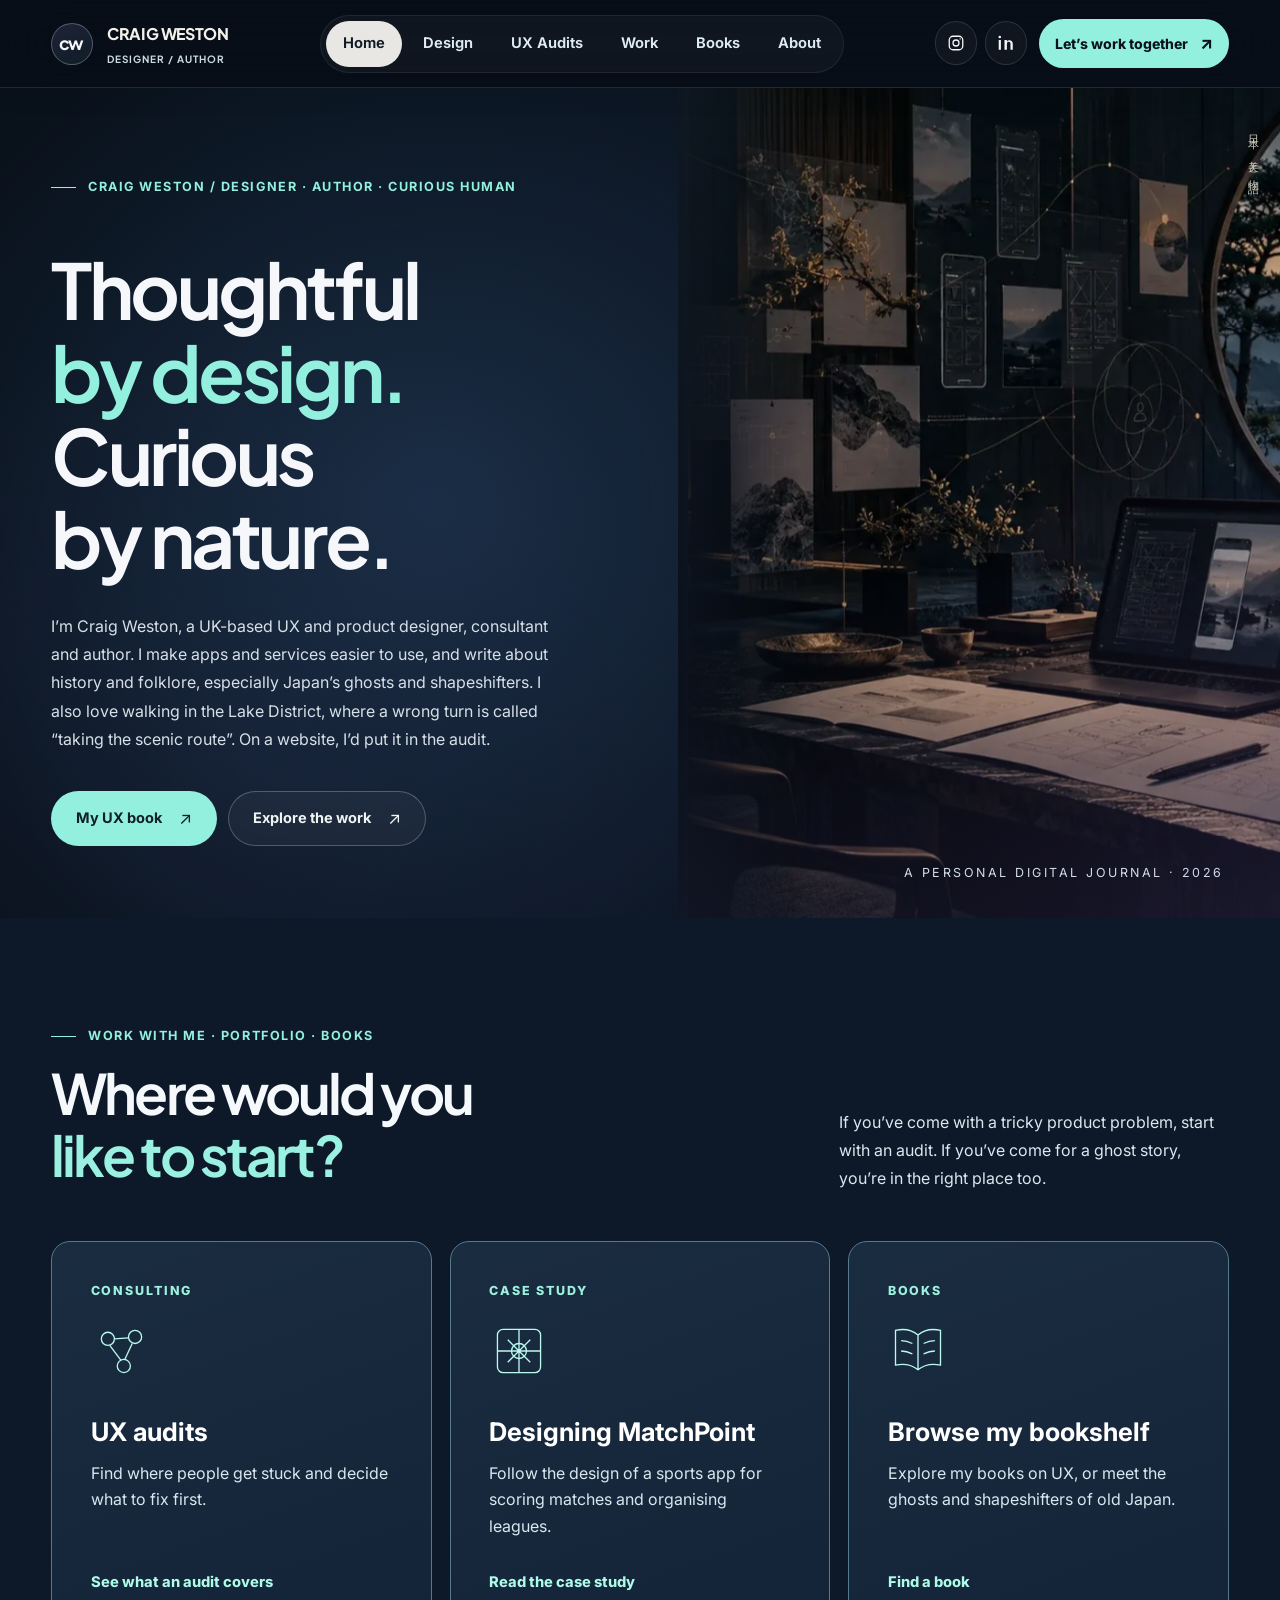
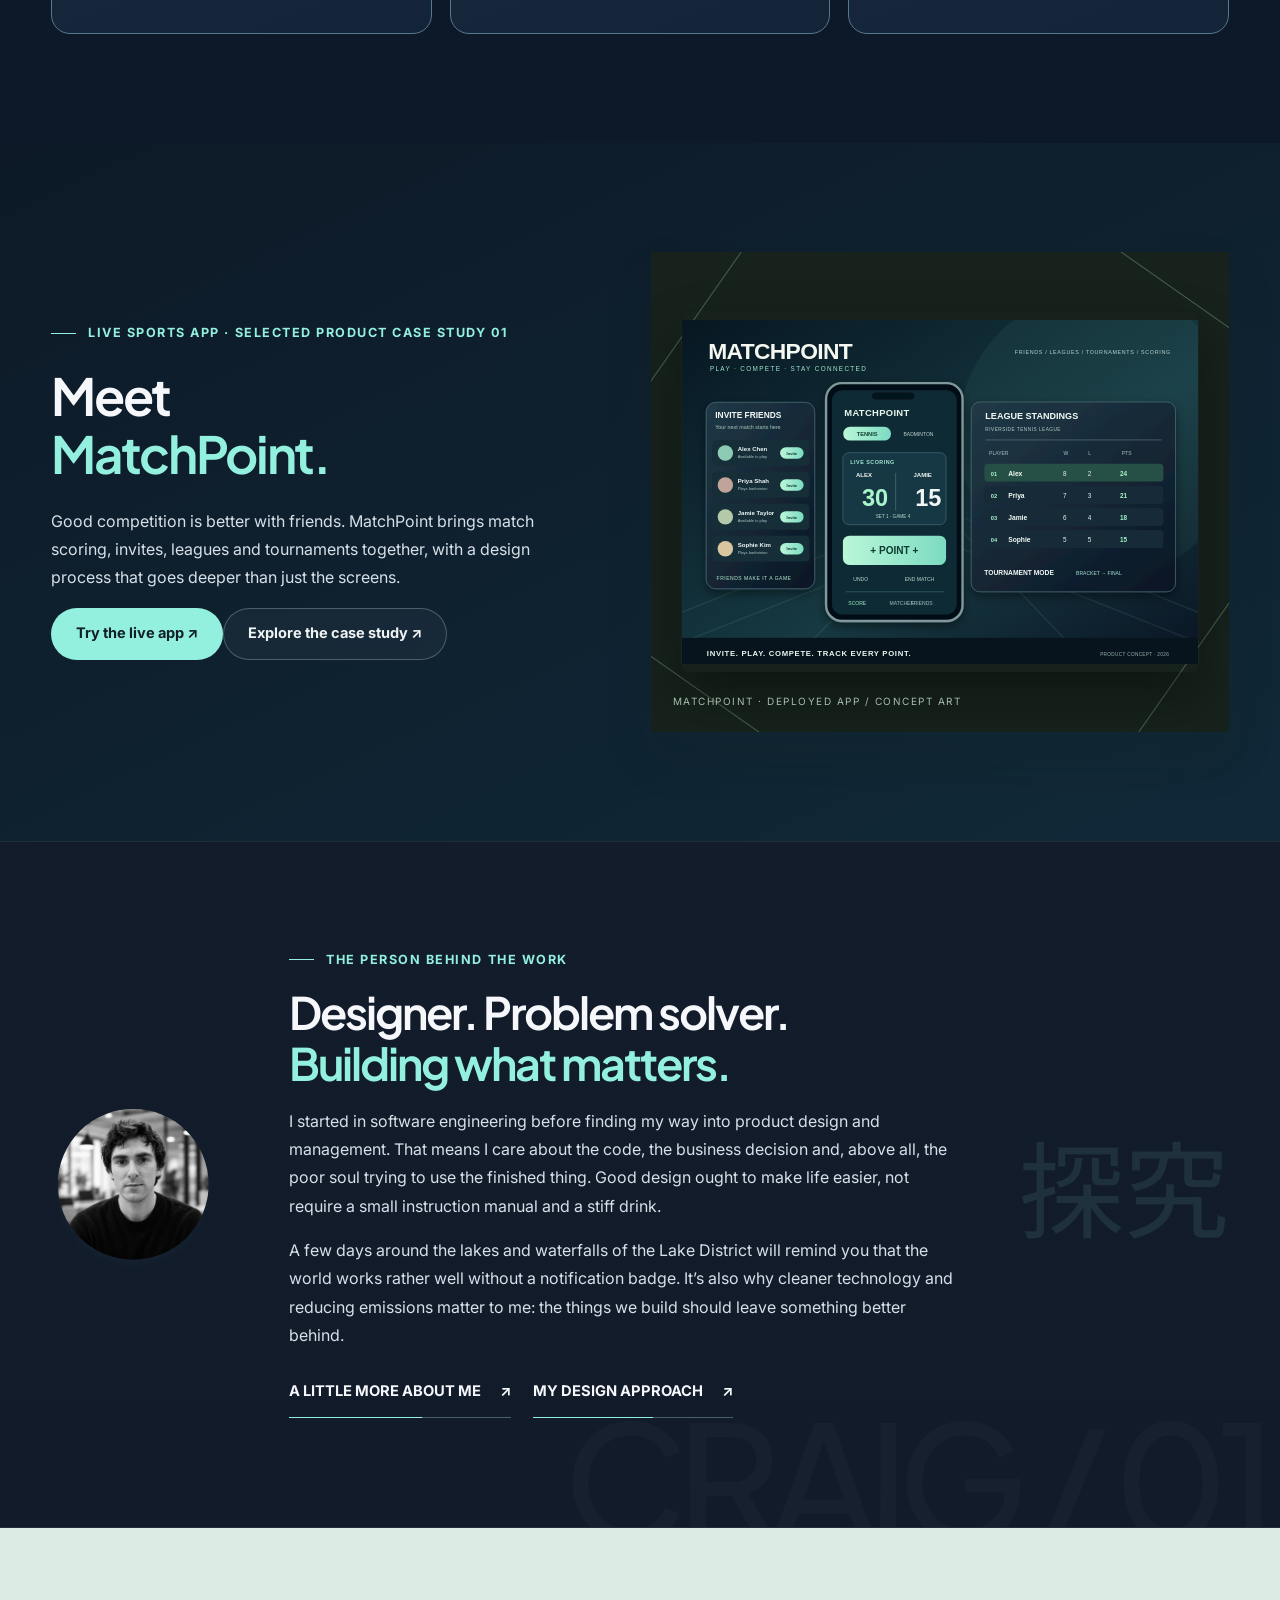
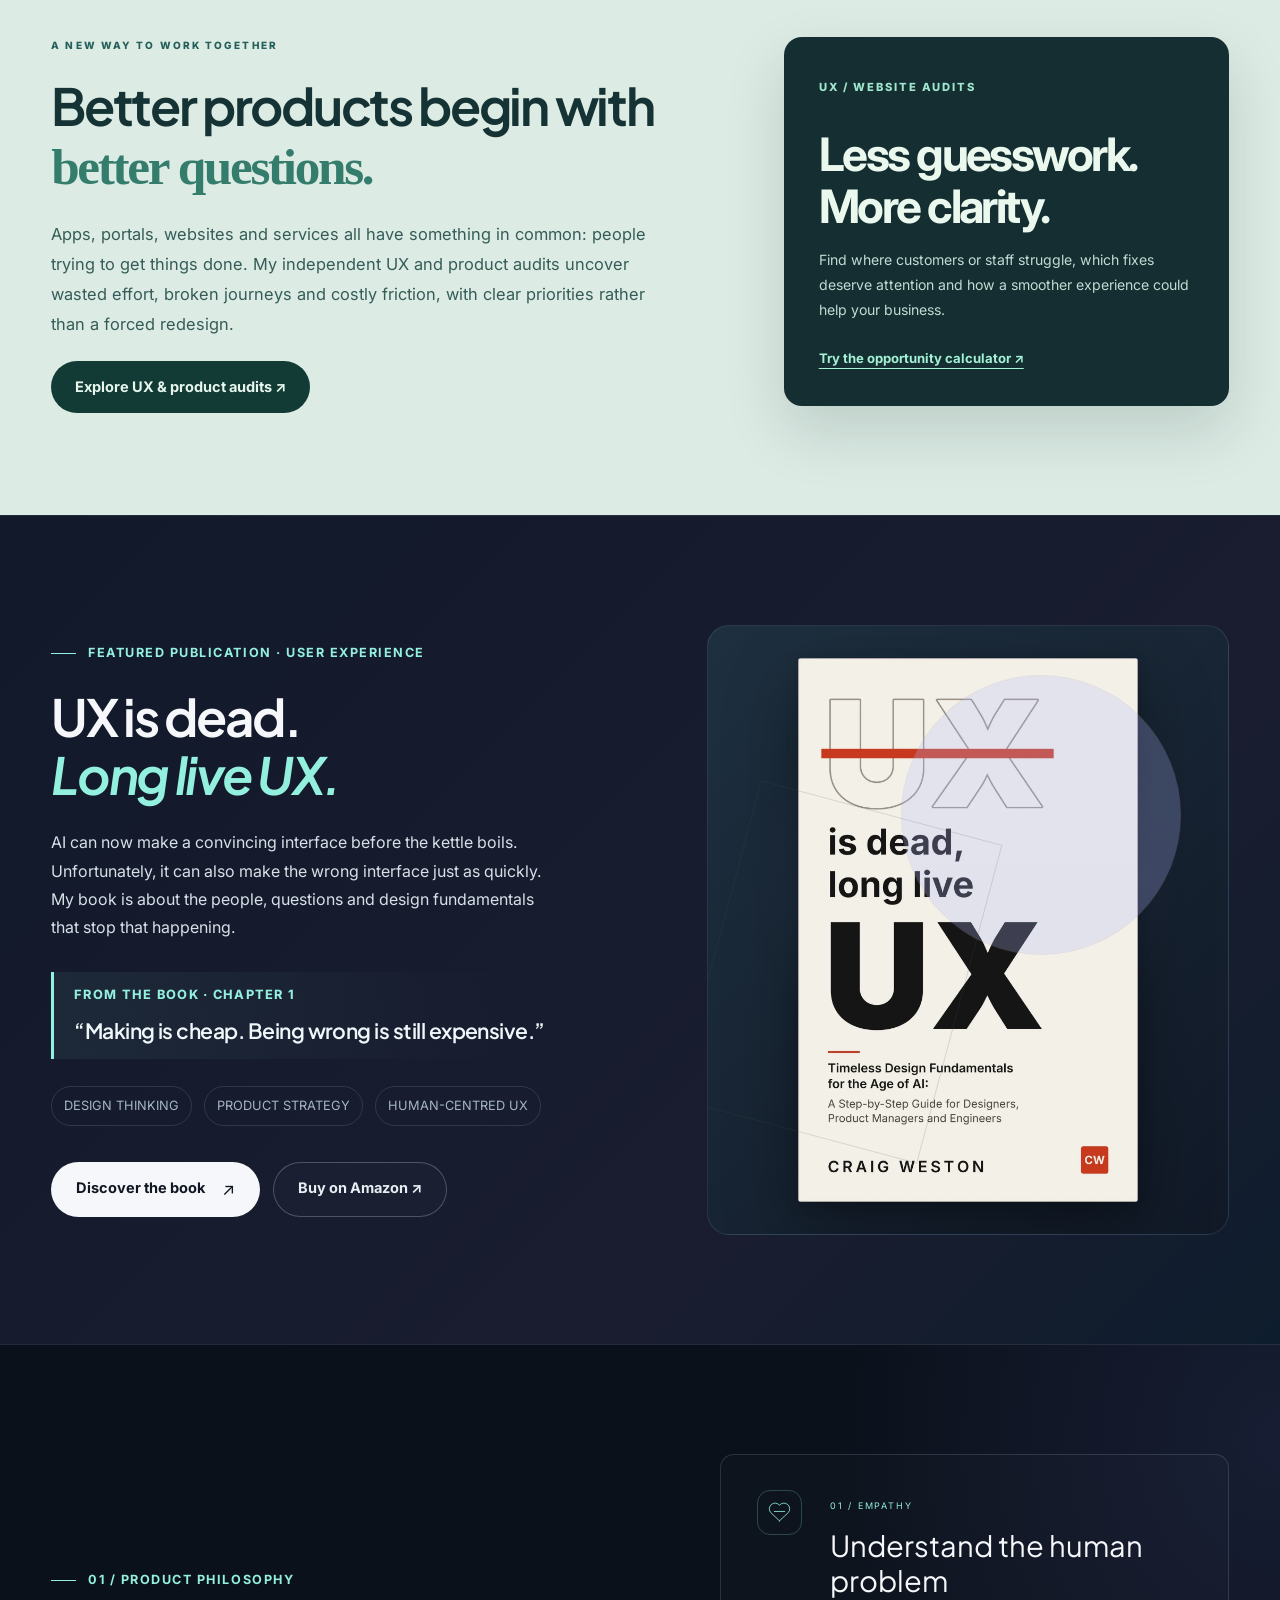
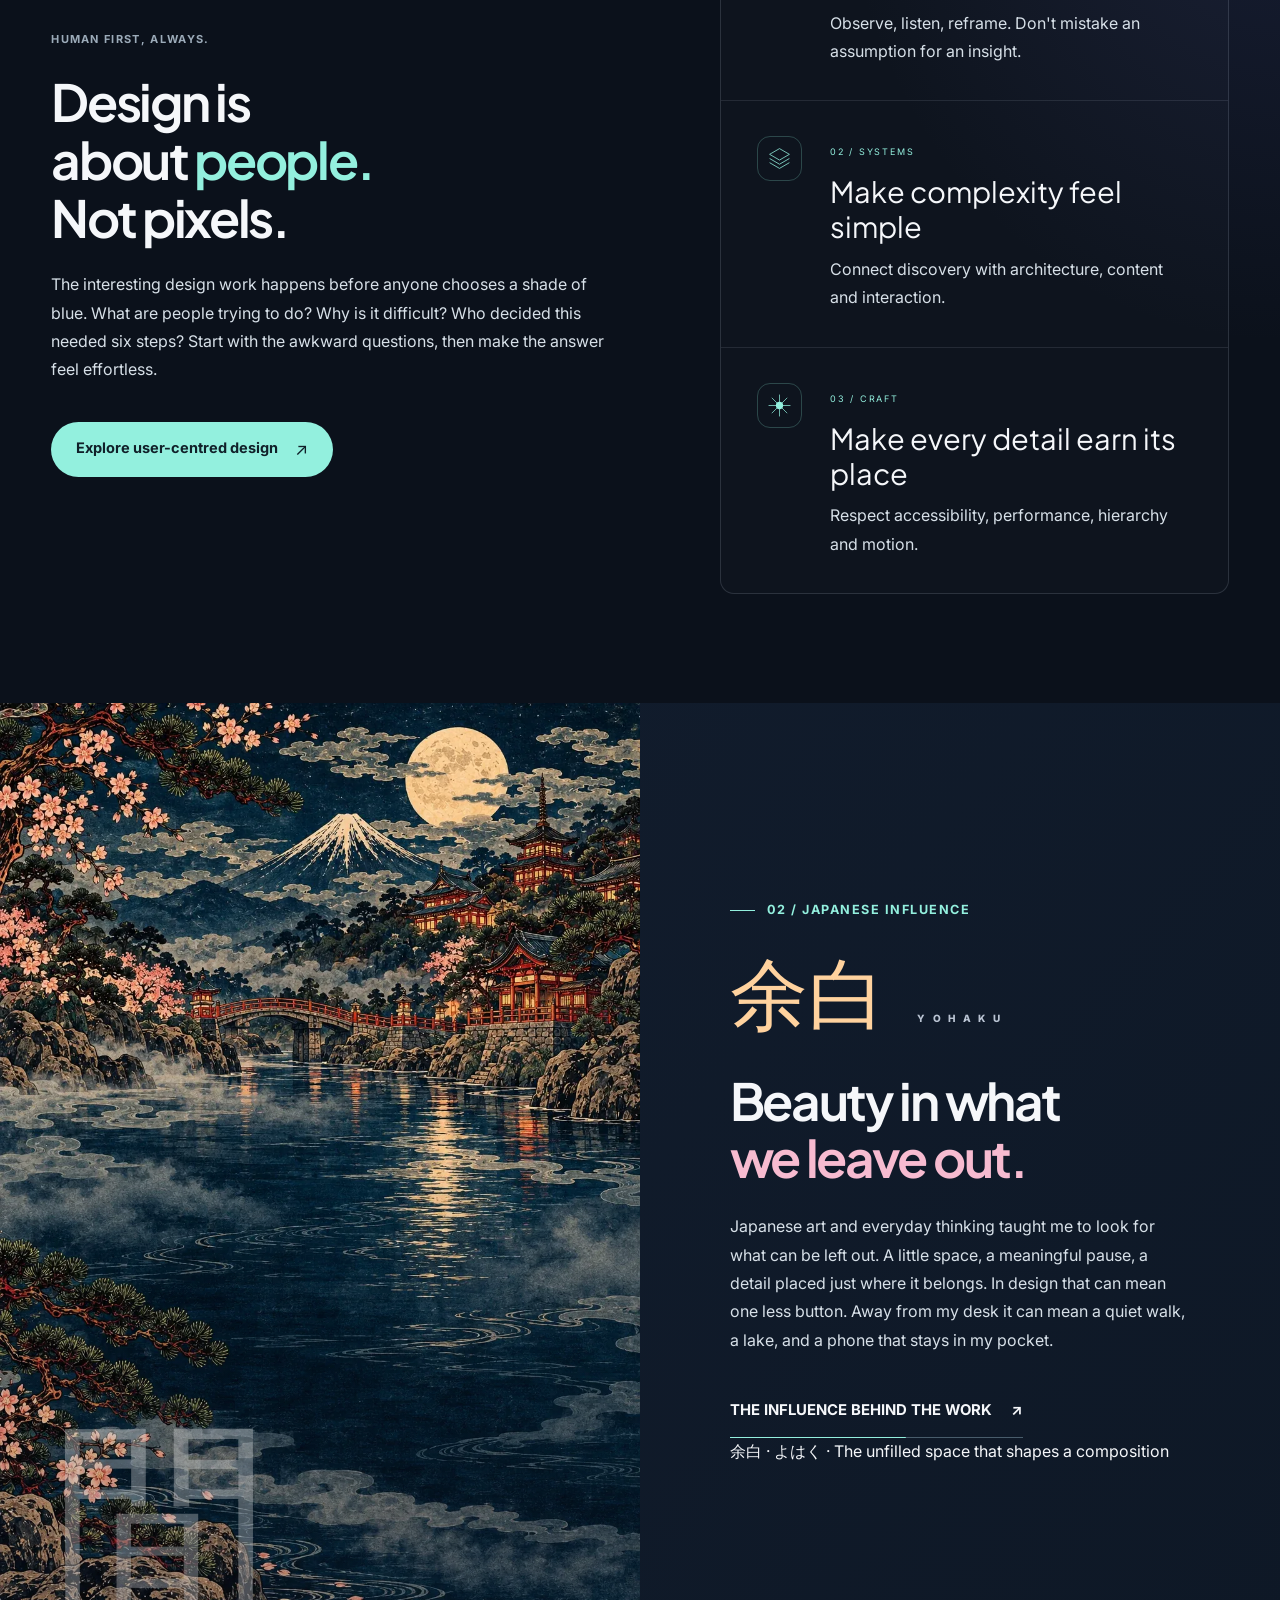
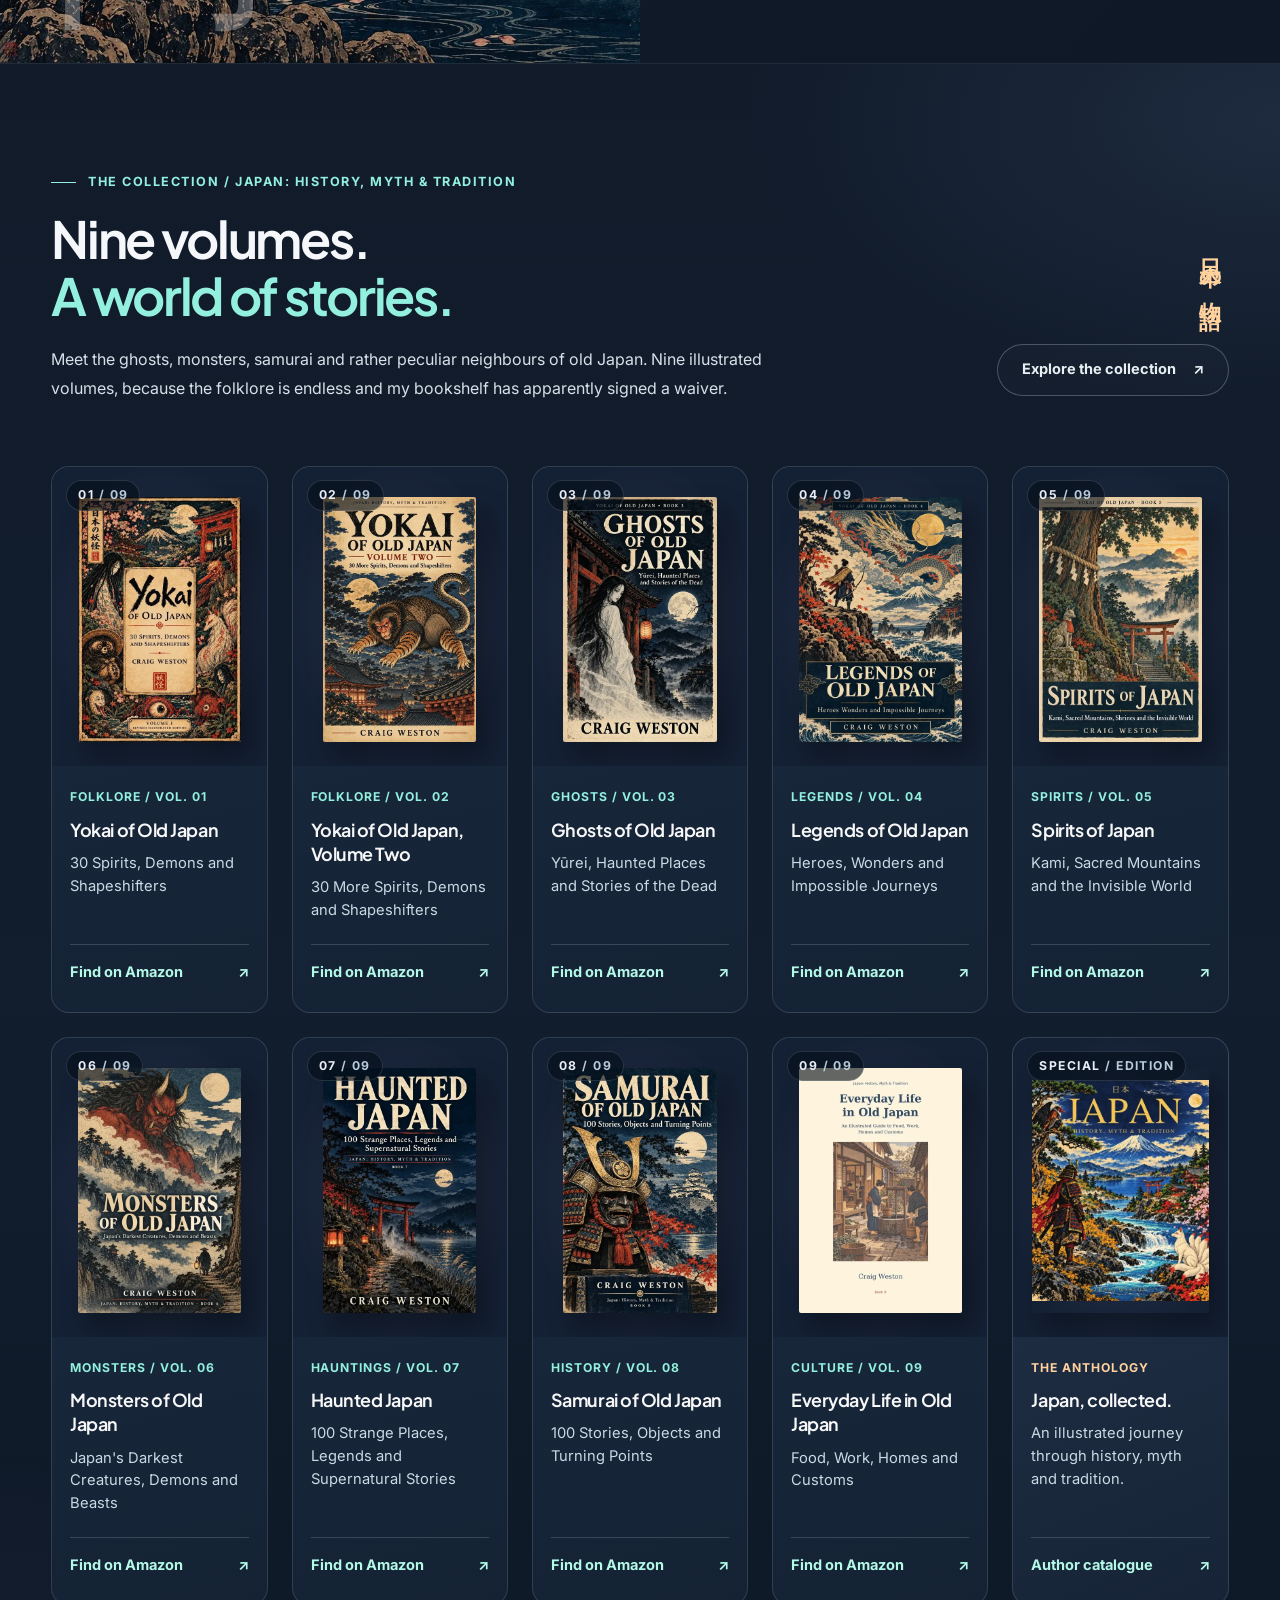
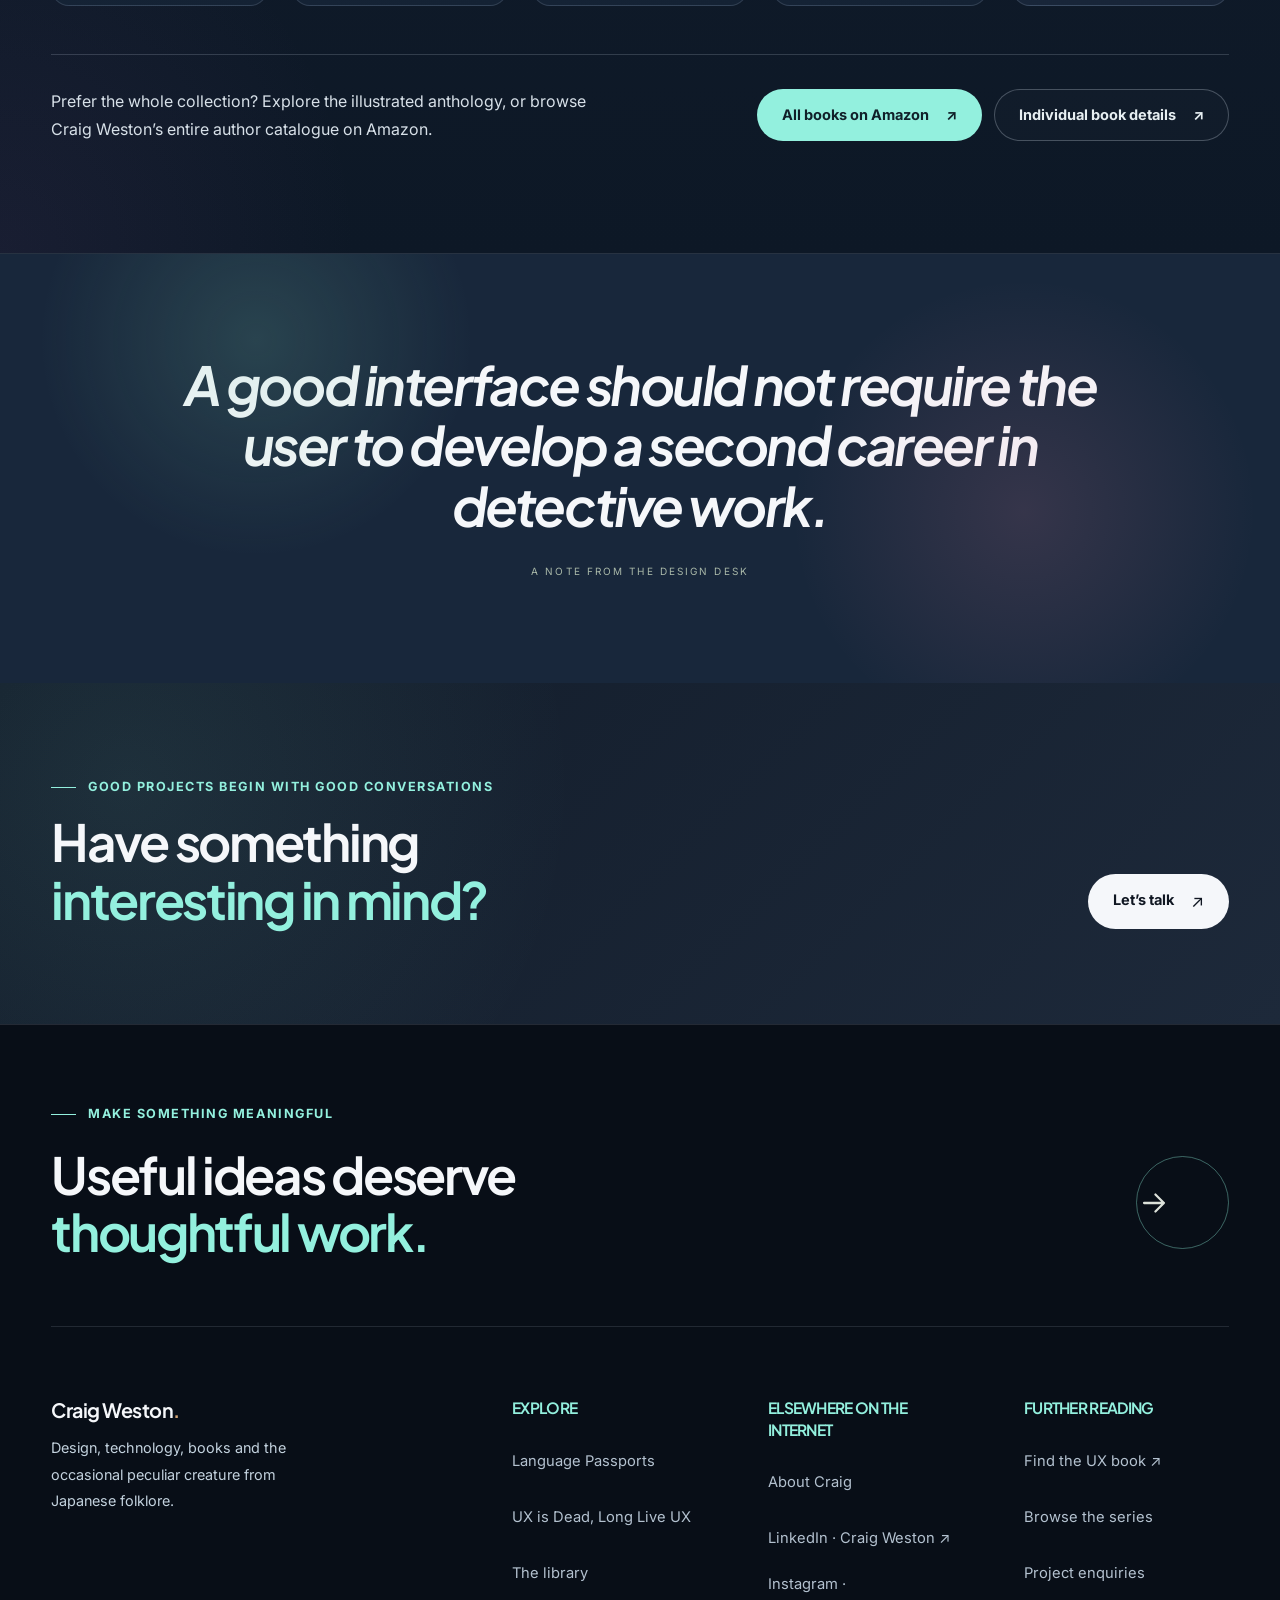
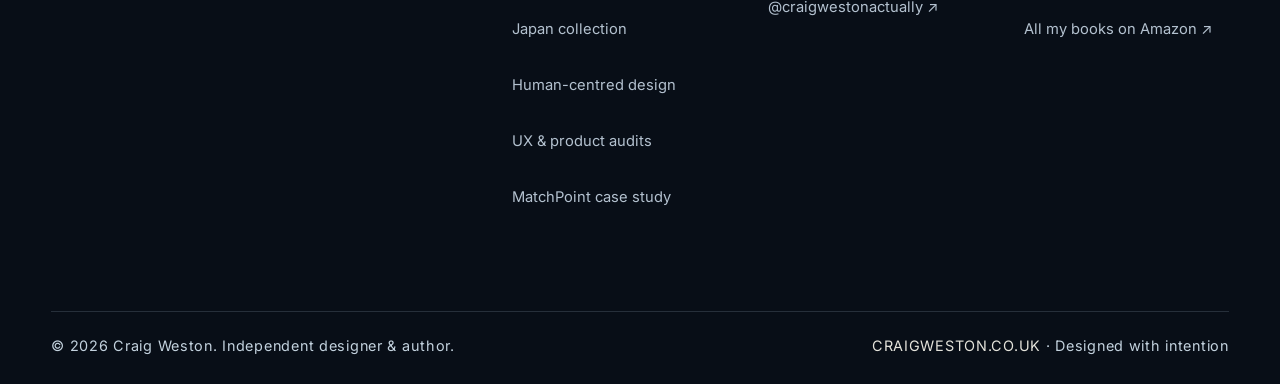
==== commit 91c9c52d: "Refresh homepage bio with history, folklore and the Lake District" ====
--- a/public/index.html
+++ b/public/index.html
@@ -1,6 +1,6 @@
 <!DOCTYPE html>
 
-<html lang="en-GB"><head><meta charset="utf-8"/><meta content="width=device-width,initial-scale=1" name="viewport"/><meta content="#1c2827" name="theme-color"/><title>Craig Weston | UX &amp; Product Designer, Consultant &amp; Author</title><meta content="Craig Weston is a UK-based UX and product designer, consultant and author. Explore digital product design, independent UX audits, MatchPoint and books about UX and Japan." name="description"/><meta content="index,follow,max-image-preview:large" name="robots"/><link href="https://craigweston.co.uk/" rel="canonical"/><link href="assets/favicon.svg" rel="icon" type="image/svg+xml"/><link rel="stylesheet" href="site.min.css"/><link rel="stylesheet" href="audit-service.css"/><meta content="website" property="og:type"/><meta content="Craig Weston" property="og:site_name"/><meta content="Craig Weston | UX &amp; Product Designer, Consultant &amp; Author" property="og:title"/><meta content="Craig Weston is a UK-based UX and product designer, consultant and author. Explore digital product design, independent UX audits, MatchPoint and books about UX and Japan." property="og:description"/><meta content="https://craigweston.co.uk/" property="og:url"/><meta content="https://craigweston.co.uk/assets/portrait-cutout.webp" property="og:image"/><meta content="summary_large_image" name="twitter:card"/><script type="application/ld+json">{"@context":"https://schema.org","@type":"Person","name":"Craig Weston","url":"https://craigweston.co.uk/","jobTitle":"Product and UX Designer, Author","sameAs":["https://www.linkedin.com/in/craig-weston/","https://www.instagram.com/craigwestonactually/","https://www.amazon.co.uk/stores/Craig-Weston/author/B0HLZSSBYQ/allbooks"],"@id":"https://craigweston.co.uk/#person","description":"UK-based UX and product designer, consultant and author of UX Is Dead, Long Live UX and the Japan: History, Myth & Tradition book series.","image":"https://craigweston.co.uk/assets/portrait-cutout.webp","knowsAbout":["User experience design","Digital product design","UX audits","Digital service design","Japanese folklore writing"]}</script><link href="https://fonts.googleapis.com" rel="preconnect"/><link crossorigin="anonymous" href="https://fonts.gstatic.com" rel="preconnect"/><link href="https://fonts.googleapis.com/css2?family=Inter:wght@400;500;600;700&amp;family=Plus+Jakarta+Sans:wght@400;500;600;700;800&amp;family=Noto+Sans+JP:wght@400;500;700&amp;display=swap" rel="stylesheet"/><meta name="author" content="Craig Weston"/><meta property="og:site_name" content="Craig Weston"/><meta property="og:locale" content="en_GB"/><meta property="og:image:alt" content="Portrait of Craig Weston, UX and product designer and author"/><meta property="og:image:width" content="720"/><meta property="og:image:height" content="720"/><meta name="twitter:title" content="Craig Weston | UX &amp; Product Designer, Consultant &amp; Author"/><meta name="twitter:description" content="Craig Weston is a UK-based UX and product designer, consultant and author. Explore digital product design, independent UX audits, MatchPoint and books about UX and Japan."/><meta name="twitter:image" content="https://craigweston.co.uk/assets/portrait-cutout.webp"/><script type="application/ld+json">{"@context":"https://schema.org","@type":"WebSite","@id":"https://craigweston.co.uk/#website","name":"Craig Weston","url":"https://craigweston.co.uk/","inLanguage":"en-GB","publisher":{"@id":"https://craigweston.co.uk/#person"}}</script><link rel="preload" href="assets/hero-ux-japan.webp" as="image" fetchpriority="high"/></head><body><div class="scroll-meter" aria-hidden="true"><span id="scroll-meter-fill"></span></div><a class="skip-link" href="#main-content">Skip to main content</a><header class="site-header"><div class="header-inner"><a aria-label="Craig Weston homepage" class="brand" href="index.html"><span class="brand-mark">cw</span><span class="brand-text">CRAIG WESTON<small>DESIGNER / AUTHOR</small></span></a><nav aria-label="Primary navigation" class="nav-links" id="nav-links"><a aria-current="page" class="active" data-nav="index.html" href="index.html">Home</a><a data-nav="design.html" href="design.html">Design</a><a data-nav="ux-audits.html" href="ux-audits.html">UX Audits</a><a data-nav="matchpoint.html" href="matchpoint.html">Work</a><a data-nav="books.html" href="books.html">Books</a><a data-nav="about.html" href="about.html">About</a></nav><div class="nav-actions"><div aria-label="Social links" class="social-mini"><a aria-label="Instagram @craigwestonactually" class="social-mini-link" href="https://www.instagram.com/craigwestonactually/" rel="noopener noreferrer" target="_blank"><svg aria-hidden="true" fill="none" stroke="currentColor" stroke-linecap="round" stroke-linejoin="round" stroke-width="1.7" viewbox="0 0 24 24"><rect height="18" rx="5" width="18" x="3" y="3"></rect><circle cx="12" cy="12" r="4"></circle><path d="M17.5 6.5h.01"></path></svg></a><a aria-label="Craig Weston on LinkedIn" class="social-mini-link" href="https://www.linkedin.com/in/craig-weston/" rel="noopener noreferrer" target="_blank"><svg aria-hidden="true" fill="currentColor" viewbox="0 0 24 24"><path d="M5.2 8H2.3v13h2.9zm.2-4A1.7 1.7 0 1 0 2 4a1.7 1.7 0 0 0 3.4 0ZM21 13.4c0-3.5-1.9-5.1-4.4-5.1a3.8 3.8 0 0 0-3.4 1.9V8H10v13h3.2v-7.2c0-1.9.4-3.6 2.6-3.6s2.2 2 2.2 3.7V21H21z"></path></svg></a></div><a class="top-contact" href="about.html#contact">Let’s work together <span>↗</span></a><button aria-controls="nav-links" aria-expanded="false" aria-label="Open navigation menu" class="menu-toggle" id="menu-toggle" type="button">☰</button></div></div></header><main id="main-content" tabindex="-1"><section class="hero grain"><div class="hero-shell"><div class="hero-copy"><div class="eyebrow">CRAIG WESTON / DESIGNER · AUTHOR · CURIOUS HUMAN</div><h1>Thoughtful<br/><em>by design.</em><br/>Curious<br/>by nature.</h1><p class="hero-intro">I’m Craig Weston, a UK-based UX and product designer, consultant and author. I help teams build apps and services people can use without a search party. I also write about Japanese folklore and make language games, because apparently one rabbit hole wasn’t enough.</p><div class="hero-buttons"><a class="btn btn-cream" href="ux-book.html">My UX book <span class="arrow">↗</span></a><a class="btn btn-white-outline" href="matchpoint.html">Explore the work <span class="arrow">↗</span></a></div></div><div class="hero-visual"><div class="hero-image"></div><span class="vertical-note">日本 · 美と物語</span><span class="hero-number">A PERSONAL DIGITAL JOURNAL · 2026</span></div></div></section>
+<html lang="en-GB"><head><meta charset="utf-8"/><meta content="width=device-width,initial-scale=1" name="viewport"/><meta content="#1c2827" name="theme-color"/><title>Craig Weston | UX &amp; Product Designer, Consultant &amp; Author</title><meta content="Craig Weston is a UK-based UX and product designer, consultant and author. Explore digital product design, independent UX audits, MatchPoint and books about UX and Japan." name="description"/><meta content="index,follow,max-image-preview:large" name="robots"/><link href="https://craigweston.co.uk/" rel="canonical"/><link href="assets/favicon.svg" rel="icon" type="image/svg+xml"/><link rel="stylesheet" href="site.min.css"/><link rel="stylesheet" href="audit-service.css"/><meta content="website" property="og:type"/><meta content="Craig Weston" property="og:site_name"/><meta content="Craig Weston | UX &amp; Product Designer, Consultant &amp; Author" property="og:title"/><meta content="Craig Weston is a UK-based UX and product designer, consultant and author. Explore digital product design, independent UX audits, MatchPoint and books about UX and Japan." property="og:description"/><meta content="https://craigweston.co.uk/" property="og:url"/><meta content="https://craigweston.co.uk/assets/portrait-cutout.webp" property="og:image"/><meta content="summary_large_image" name="twitter:card"/><script type="application/ld+json">{"@context":"https://schema.org","@type":"Person","name":"Craig Weston","url":"https://craigweston.co.uk/","jobTitle":"Product and UX Designer, Author","sameAs":["https://www.linkedin.com/in/craig-weston/","https://www.instagram.com/craigwestonactually/","https://www.amazon.co.uk/stores/Craig-Weston/author/B0HLZSSBYQ/allbooks"],"@id":"https://craigweston.co.uk/#person","description":"UK-based UX and product designer, consultant and author of UX Is Dead, Long Live UX and the Japan: History, Myth & Tradition book series.","image":"https://craigweston.co.uk/assets/portrait-cutout.webp","knowsAbout":["User experience design","Digital product design","UX audits","Digital service design","Japanese folklore writing"]}</script><link href="https://fonts.googleapis.com" rel="preconnect"/><link crossorigin="anonymous" href="https://fonts.gstatic.com" rel="preconnect"/><link href="https://fonts.googleapis.com/css2?family=Inter:wght@400;500;600;700&amp;family=Plus+Jakarta+Sans:wght@400;500;600;700;800&amp;family=Noto+Sans+JP:wght@400;500;700&amp;display=swap" rel="stylesheet"/><meta name="author" content="Craig Weston"/><meta property="og:site_name" content="Craig Weston"/><meta property="og:locale" content="en_GB"/><meta property="og:image:alt" content="Portrait of Craig Weston, UX and product designer and author"/><meta property="og:image:width" content="720"/><meta property="og:image:height" content="720"/><meta name="twitter:title" content="Craig Weston | UX &amp; Product Designer, Consultant &amp; Author"/><meta name="twitter:description" content="Craig Weston is a UK-based UX and product designer, consultant and author. Explore digital product design, independent UX audits, MatchPoint and books about UX and Japan."/><meta name="twitter:image" content="https://craigweston.co.uk/assets/portrait-cutout.webp"/><script type="application/ld+json">{"@context":"https://schema.org","@type":"WebSite","@id":"https://craigweston.co.uk/#website","name":"Craig Weston","url":"https://craigweston.co.uk/","inLanguage":"en-GB","publisher":{"@id":"https://craigweston.co.uk/#person"}}</script><link rel="preload" href="assets/hero-ux-japan.webp" as="image" fetchpriority="high"/></head><body><div class="scroll-meter" aria-hidden="true"><span id="scroll-meter-fill"></span></div><a class="skip-link" href="#main-content">Skip to main content</a><header class="site-header"><div class="header-inner"><a aria-label="Craig Weston homepage" class="brand" href="index.html"><span class="brand-mark">cw</span><span class="brand-text">CRAIG WESTON<small>DESIGNER / AUTHOR</small></span></a><nav aria-label="Primary navigation" class="nav-links" id="nav-links"><a aria-current="page" class="active" data-nav="index.html" href="index.html">Home</a><a data-nav="design.html" href="design.html">Design</a><a data-nav="ux-audits.html" href="ux-audits.html">UX Audits</a><a data-nav="matchpoint.html" href="matchpoint.html">Work</a><a data-nav="books.html" href="books.html">Books</a><a data-nav="about.html" href="about.html">About</a></nav><div class="nav-actions"><div aria-label="Social links" class="social-mini"><a aria-label="Instagram @craigwestonactually" class="social-mini-link" href="https://www.instagram.com/craigwestonactually/" rel="noopener noreferrer" target="_blank"><svg aria-hidden="true" fill="none" stroke="currentColor" stroke-linecap="round" stroke-linejoin="round" stroke-width="1.7" viewbox="0 0 24 24"><rect height="18" rx="5" width="18" x="3" y="3"></rect><circle cx="12" cy="12" r="4"></circle><path d="M17.5 6.5h.01"></path></svg></a><a aria-label="Craig Weston on LinkedIn" class="social-mini-link" href="https://www.linkedin.com/in/craig-weston/" rel="noopener noreferrer" target="_blank"><svg aria-hidden="true" fill="currentColor" viewbox="0 0 24 24"><path d="M5.2 8H2.3v13h2.9zm.2-4A1.7 1.7 0 1 0 2 4a1.7 1.7 0 0 0 3.4 0ZM21 13.4c0-3.5-1.9-5.1-4.4-5.1a3.8 3.8 0 0 0-3.4 1.9V8H10v13h3.2v-7.2c0-1.9.4-3.6 2.6-3.6s2.2 2 2.2 3.7V21H21z"></path></svg></a></div><a class="top-contact" href="about.html#contact">Let’s work together <span>↗</span></a><button aria-controls="nav-links" aria-expanded="false" aria-label="Open navigation menu" class="menu-toggle" id="menu-toggle" type="button">☰</button></div></div></header><main id="main-content" tabindex="-1"><section class="hero grain"><div class="hero-shell"><div class="hero-copy"><div class="eyebrow">CRAIG WESTON / DESIGNER · AUTHOR · CURIOUS HUMAN</div><h1>Thoughtful<br/><em>by design.</em><br/>Curious<br/>by nature.</h1><p class="hero-intro">I’m Craig Weston, a UK-based UX and product designer, consultant and author. I make apps and services easier to use, and write about history and folklore, especially Japan’s ghosts and shapeshifters. I also love walking in the Lake District, where a wrong turn is called “taking the scenic route”. On a website, I’d put it in the audit.</p><div class="hero-buttons"><a class="btn btn-cream" href="ux-book.html">My UX book <span class="arrow">↗</span></a><a class="btn btn-white-outline" href="matchpoint.html">Explore the work <span class="arrow">↗</span></a></div></div><div class="hero-visual"><div class="hero-image"></div><span class="vertical-note">日本 · 美と物語</span><span class="hero-number">A PERSONAL DIGITAL JOURNAL · 2026</span></div></div></section>
 
 
 
